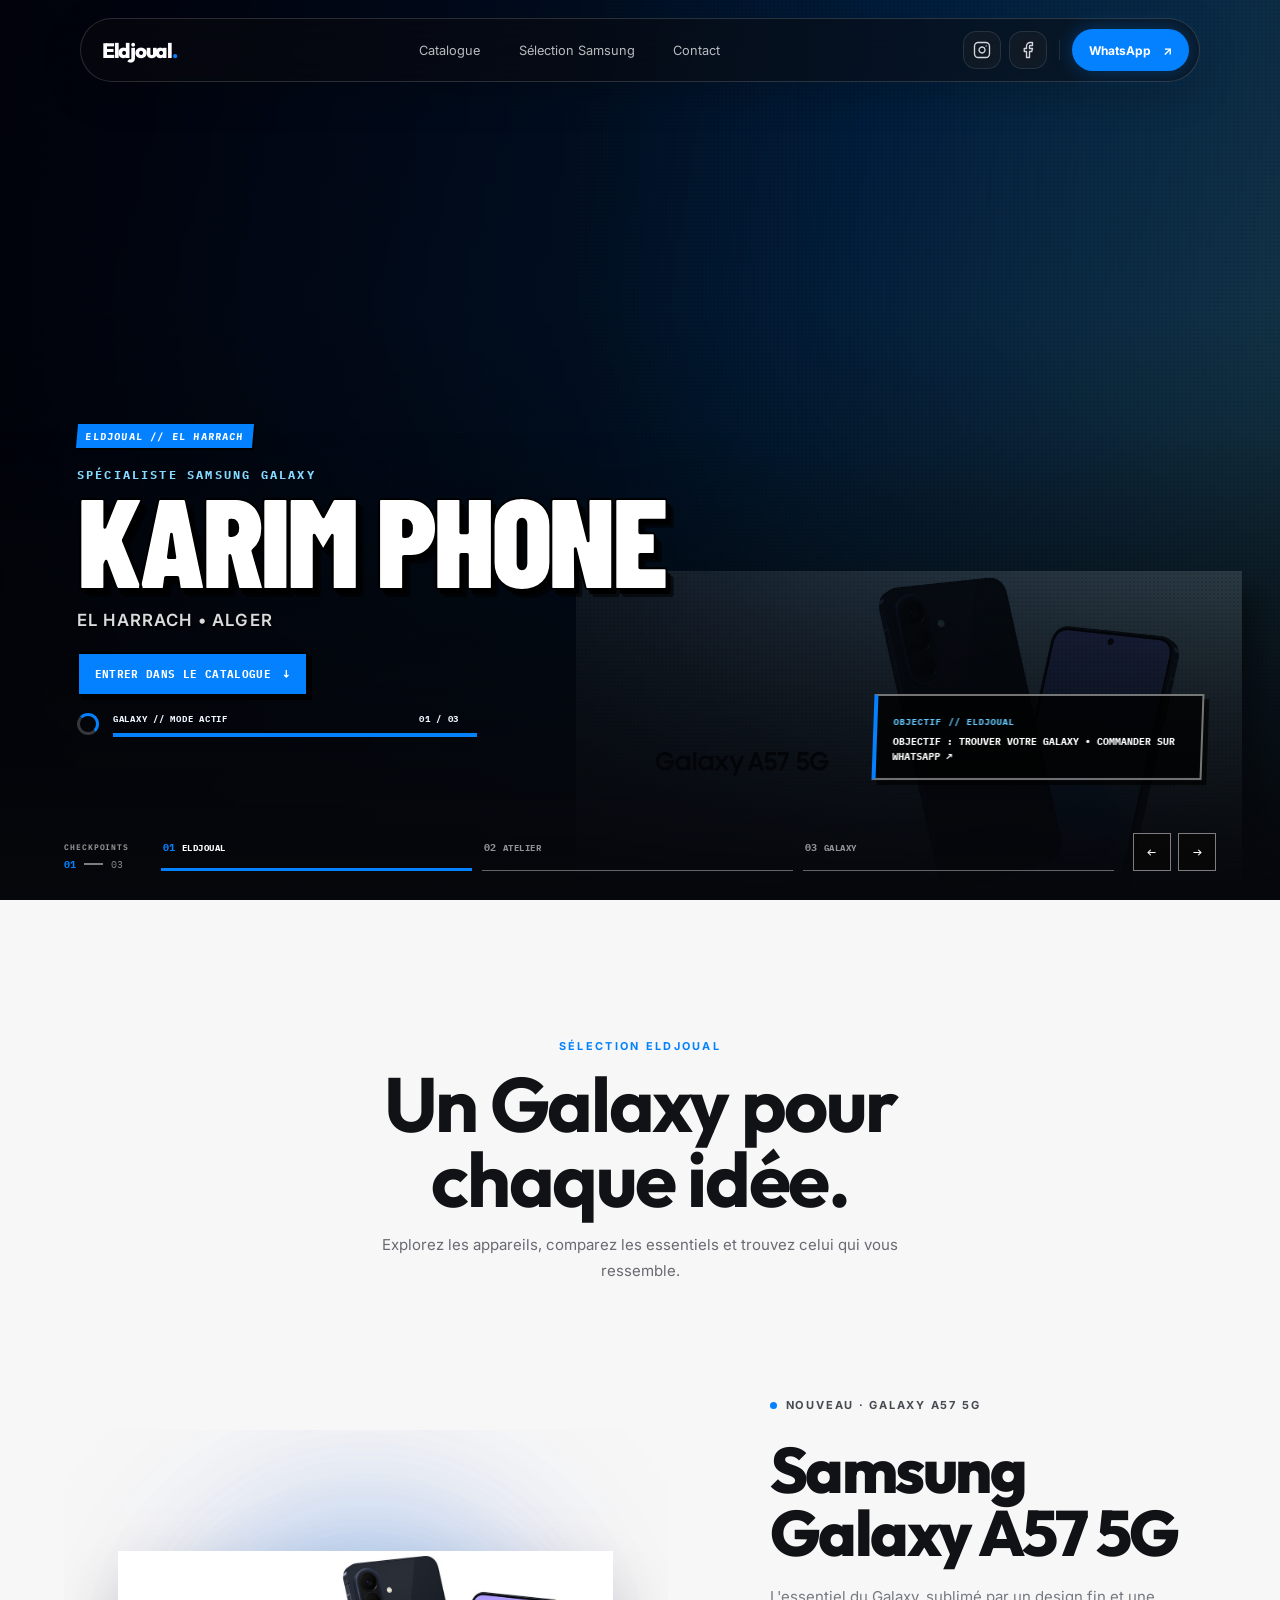
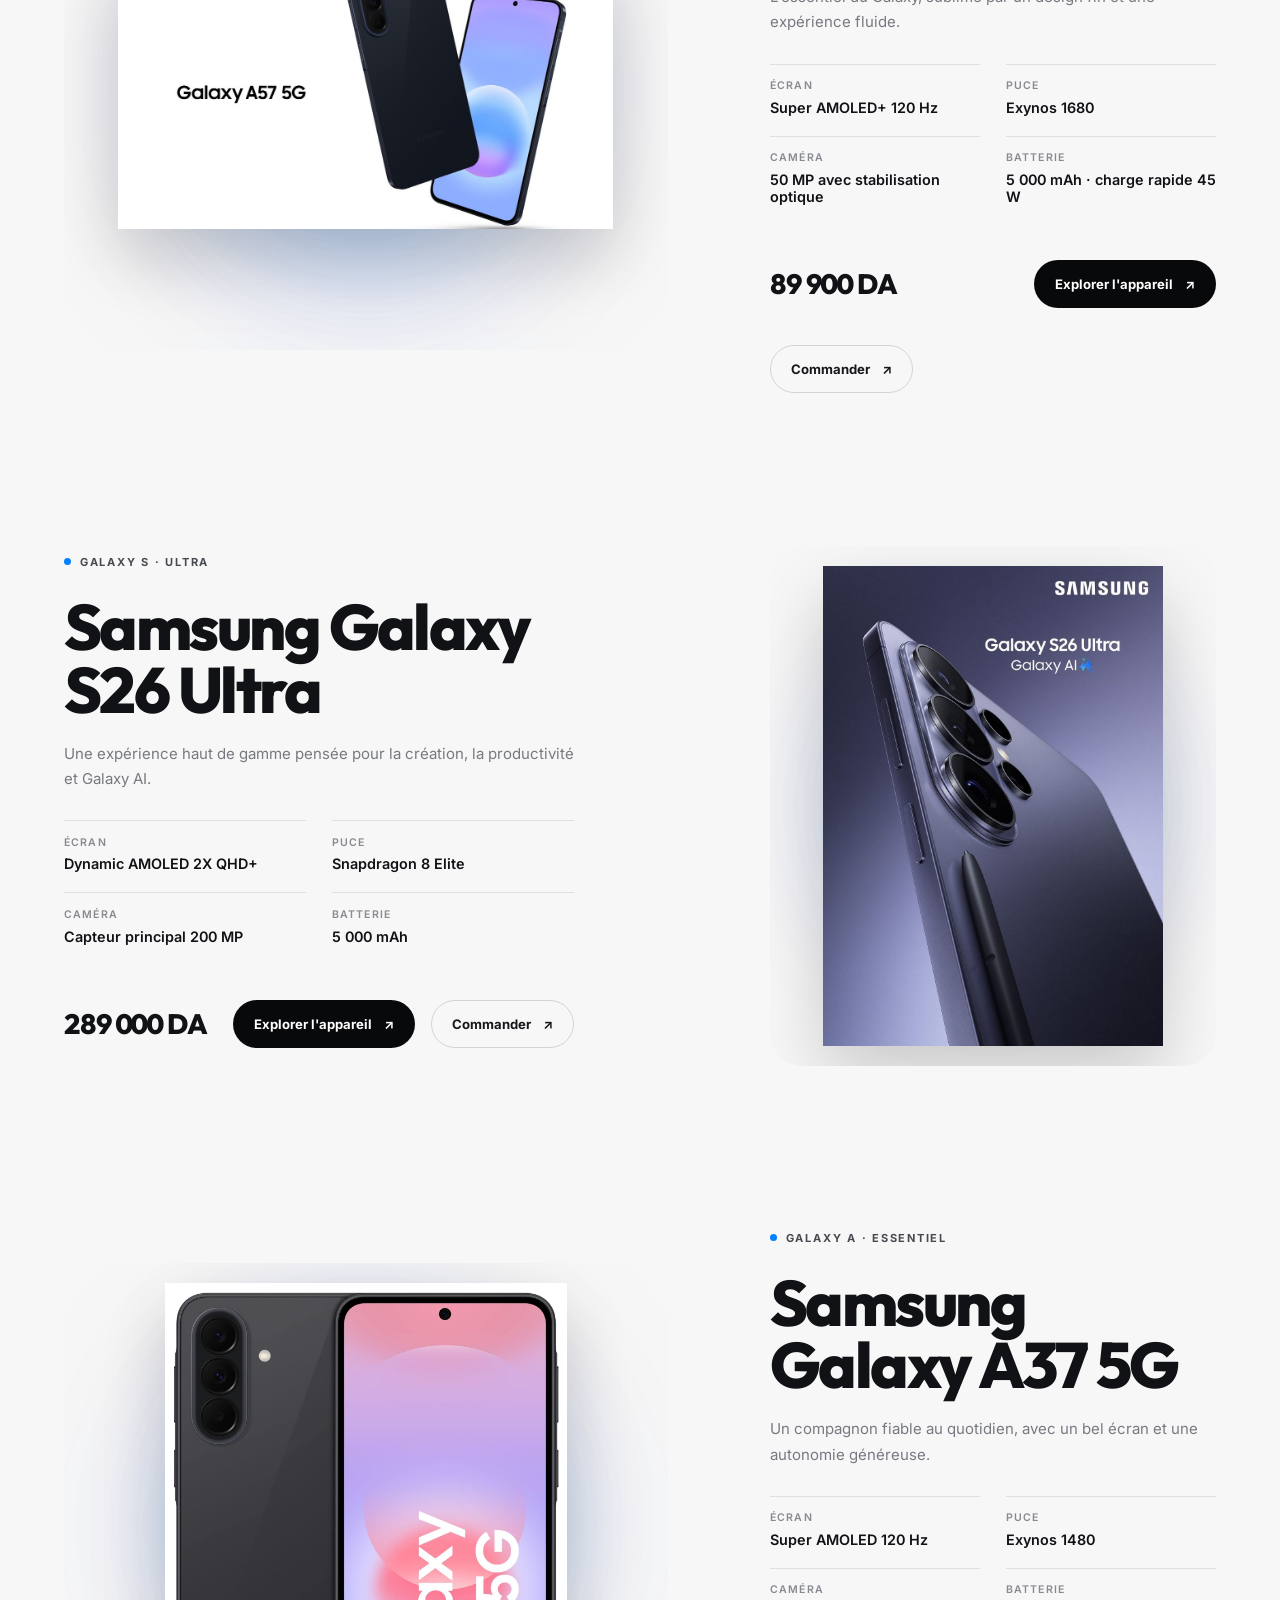
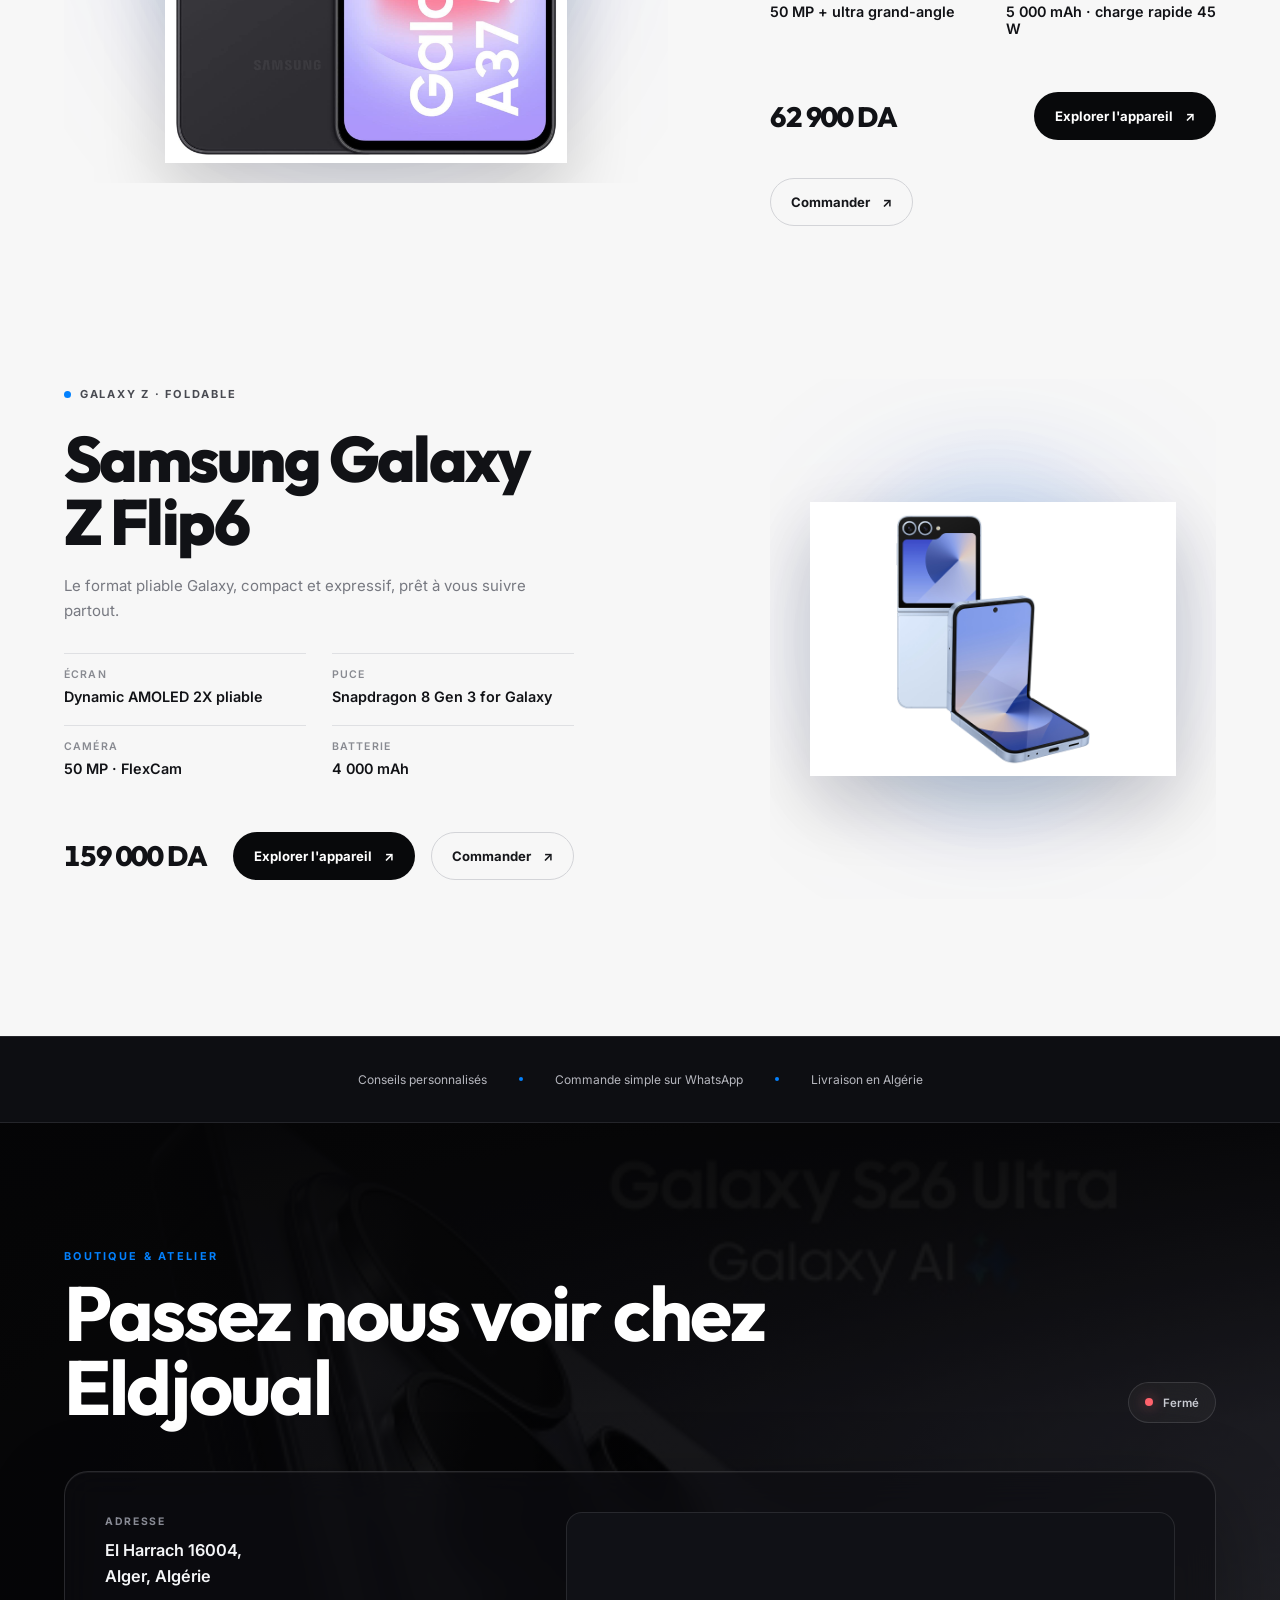
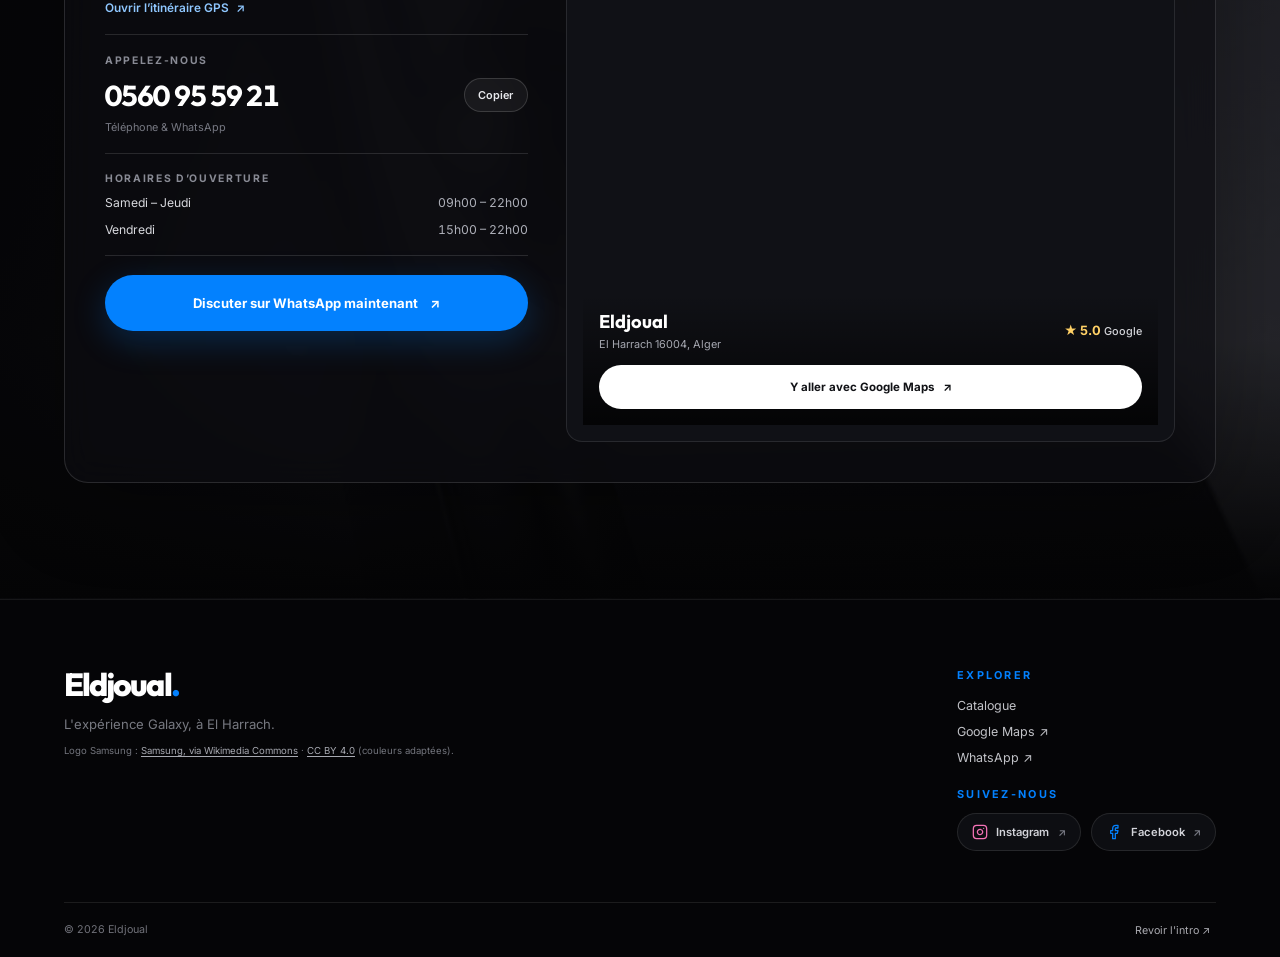
==== index.html @ 1c0187a8 "2nd Deploy" ====
<!DOCTYPE html>
<html lang="fr">
<head>
  <meta charset="UTF-8">
  <meta name="viewport" content="width=device-width, initial-scale=1">
  <meta name="description" content="Découvrez les Samsung Galaxy chez Eldjoual : sélection, conseils et commande WhatsApp à El Harrach, Alger.">
  <meta name="theme-color" content="#000000">
  <title>Eldjoual — L'expérience Galaxy</title>

  <link rel="preconnect" href="https://fonts.googleapis.com">
  <link rel="preconnect" href="https://fonts.gstatic.com" crossorigin>
  <link href="https://fonts.googleapis.com/css2?family=Barlow+Condensed:wght@700;800;900&family=IBM+Plex+Mono:wght@400;500;700&family=Inter:wght@400;500;600;700&family=Outfit:wght@700;800&display=swap" rel="stylesheet">
  <link rel="stylesheet" href="styles.css">
  <script src="https://cdn.tailwindcss.com"></script>
  <script>
    tailwind.config = {
      theme: {
        extend: {
          colors: { galaxy: "#0381FE", galaxyDeep: "#1428A0" },
          fontFamily: { sans: ["Inter", "sans-serif"], display: ["Outfit", "sans-serif"] }
        }
      }
    };
  </script>
</head>

<body>
  <!-- Intro: shown once per session, or replayed from the footer. -->
  <div id="introCurtain" class="intro-curtain" aria-hidden="true">
    <div class="intro-glow"></div>
    <div class="intro-streak"></div>
    <div class="intro-copy">
      <div class="intro-logo-mask">
        <div id="tv-logo-wrap">
          <img
            id="tv-logo"
            class="tv-logo-image"
            src="https://upload.wikimedia.org/wikipedia/commons/0/00/Samsung_Orig_Wordmark_BLACK_RGB.png"
            alt="Samsung">
        </div>
      </div>
      <p id="tv-sub">Eldjoual <span>• El Harrach</span></p>
    </div>
    <span class="intro-caption">Samsung Galaxy • Algérie</span>
    <button id="skipIntro" class="intro-skip" type="button">Passer l'intro</button>
  </div>

  <header class="site-header">
    <nav class="nav-pill" aria-label="Navigation principale">
      <a class="brand-mark" href="#accueil" aria-label="Eldjoual, accueil">Eldjoual<span>.</span></a>
      <div class="nav-links">
        <a href="#catalogue">Catalogue</a>
        <button id="openPromo" type="button">Sélection Samsung</button>
        <a href="#contact">Contact</a>
      </div>
      <div class="nav-actions">
        <div class="nav-socials" aria-label="Réseaux sociaux">
          <!-- Replace these homepage URLs with Eldjoual's profile URLs when available. -->
          <a class="nav-social-link nav-social-instagram" href="https://www.instagram.com/" target="_blank" rel="noopener noreferrer" aria-label="Instagram Eldjoual">
            <svg class="nav-social-icon" viewBox="0 0 24 24" fill="none" stroke="currentColor" stroke-width="1.8" stroke-linecap="round" stroke-linejoin="round" aria-hidden="true">
              <rect width="20" height="20" x="2" y="2" rx="5" ry="5"/>
              <path d="M16 11.37A4 4 0 1 1 12.63 8 4 4 0 0 1 16 11.37z"/>
              <line x1="17.5" x2="17.51" y1="6.5" y2="6.5"/>
            </svg>
            <span class="nav-social-arrow" aria-hidden="true">↗</span>
          </a>
          <a class="nav-social-link nav-social-facebook" href="https://www.facebook.com/" target="_blank" rel="noopener noreferrer" aria-label="Facebook Eldjoual">
            <svg class="nav-social-icon" viewBox="0 0 24 24" fill="none" stroke="currentColor" stroke-width="1.8" stroke-linecap="round" stroke-linejoin="round" aria-hidden="true">
              <path d="M18 2h-3a5 5 0 0 0-5 5v3H7v4h3v8h4v-8h3l1-4h-4V7a1 1 0 0 1 1-1h3z"/>
            </svg>
            <span class="nav-social-arrow" aria-hidden="true">↗</span>
          </a>
        </div>
        <span class="nav-social-divider" aria-hidden="true"></span>
        <a id="navWhatsApp" class="button button-whatsapp nav-cta" href="#" target="_blank" rel="noopener noreferrer">WhatsApp <span aria-hidden="true">↗</span></a>
      </div>
    </nav>
  </header>

  <main>
    <section id="accueil" class="hero-stage comic-stage" aria-label="Sélection Eldjoual Samsung Galaxy">
      <div id="heroSlides" class="hero-slides" aria-live="off"></div>
      <div class="hero-vignette" aria-hidden="true"></div>
      <div class="hero-ink-overlay" aria-hidden="true"></div>
      <div class="hero-transition-swipe" aria-hidden="true"></div>
      <div class="hero-copy">
        <span class="eyebrow hero-eyebrow">ELDJOUAL // EL HARRACH</span>
        <p id="heroKicker" class="hero-kicker"></p>
        <h1 id="heroTitle" class="hero-title"></h1>
        <p id="heroSubtitle" class="hero-subtitle"></p>
        <a href="#catalogue" class="button hero-cta">Entrer dans le catalogue <span aria-hidden="true">↓</span></a>
        <div class="hero-load-status" aria-label="Chargement des nouveautés">
          <span class="hero-loading-wheel" aria-hidden="true"></span>
          <span id="heroLoadLabel">GALAXY ARRIVAGE</span>
          <span id="heroLoadStep">01 / 03</span>
          <span class="hero-loader-track" aria-hidden="true"><i id="heroLoaderFill"></i></span>
        </div>
      </div>
      <aside class="hero-mission-card" aria-live="polite">
        <span class="mission-card-label">OBJECTIF // ELDJOUAL</span>
        <p id="heroMission">OBJECTIF : TROUVER VOTRE GALAXY • COMMANDER SUR WHATSAPP ↗</p>
      </aside>
      <div class="hero-bottom">
        <div class="hero-checkpoints">
          <span class="hero-checkpoint-caption">CHECKPOINTS</span>
          <span class="hero-index"><span id="heroCurrent">01</span> <i></i> 03</span>
        </div>
        <div id="heroProgress" class="hero-progress" role="group" aria-label="Choisir une présentation"></div>
        <div class="hero-controls">
          <button id="heroPrev" type="button" aria-label="Présentation précédente">←</button>
          <button id="heroNext" type="button" aria-label="Présentation suivante">→</button>
        </div>
      </div>
    </section>

    <section id="catalogue" class="catalogue-section">
      <div class="section-heading">
        <p class="eyebrow">Sélection Eldjoual</p>
        <h2>Un Galaxy pour chaque idée.</h2>
        <p>Explorez les appareils, comparez les essentiels et trouvez celui qui vous ressemble.</p>
      </div>
      <div id="phoneShowcase" class="phone-showcase"></div>
    </section>

    <section class="service-band" aria-label="Services Eldjoual">
      <span>Conseils personnalisés</span><i></i>
      <span>Commande simple sur WhatsApp</span><i></i>
      <span>Livraison en Algérie</span>
    </section>

    <section id="contact" class="contact-section" aria-labelledby="contactTitle">
      <div class="contact-heading">
        <div>
          <p class="eyebrow">Boutique &amp; Atelier</p>
          <h2 id="contactTitle">Passez nous voir chez Eldjoual</h2>
        </div>
        <span id="storeStatus" class="store-status" role="status" aria-live="polite">
          <i aria-hidden="true"></i><span>Vérification des horaires…</span>
        </span>
      </div>

      <div class="contact-panel">
        <div class="contact-layout">
          <div class="contact-info">
            <article class="contact-card">
              <p class="contact-card-label">Adresse</p>
              <address>El Harrach 16004,<br>Alger, Algérie</address>
              <a id="storeDirections" class="contact-text-link" href="https://maps.app.goo.gl/LeVA8VaW7fEKT5jg8" target="_blank" rel="noopener noreferrer">
                Ouvrir l’itinéraire GPS <span aria-hidden="true">↗</span>
              </a>
            </article>

            <article class="contact-card">
              <p class="contact-card-label">Appelez-nous</p>
              <div class="contact-phone-row">
                <a class="contact-phone" href="tel:+213560955921">0560 95 59 21</a>
                <button id="copyPhone" class="copy-phone" type="button" aria-live="polite">Copier</button>
              </div>
              <p class="contact-card-note">Téléphone &amp; WhatsApp</p>
            </article>

            <article class="contact-card">
              <p class="contact-card-label">Horaires d’ouverture</p>
              <dl class="opening-hours">
                <div><dt>Samedi – Jeudi</dt><dd>09h00 – 22h00</dd></div>
                <div><dt>Vendredi</dt><dd>15h00 – 22h00</dd></div>
              </dl>
            </article>

            <a id="contactWhatsapp" class="button contact-whatsapp" href="#" target="_blank" rel="noopener noreferrer">
              Discuter sur WhatsApp maintenant <span aria-hidden="true">↗</span>
            </a>
          </div>

          <div class="contact-map">
            <iframe
              class="contact-map-frame"
              title="Emplacement d’Eldjoual à El Harrach"
              src="https://www.google.com/maps?q=Eldjoual+El+Harrach+16004&output=embed"
              loading="lazy"
              referrerpolicy="no-referrer-when-downgrade"
              allowfullscreen>
            </iframe>
            <div class="map-overlay">
              <div class="map-overlay-heading">
                <div>
                  <p class="map-store-name">Eldjoual</p>
                  <p class="map-store-address">El Harrach 16004, Alger</p>
                </div>
                <span class="google-rating" aria-label="Note Google : 5.0 sur 5">★ 5.0 <span>Google</span></span>
              </div>
              <a id="mapDirections" class="map-directions" href="https://maps.app.goo.gl/LeVA8VaW7fEKT5jg8" target="_blank" rel="noopener noreferrer">
                Y aller avec Google Maps <span aria-hidden="true">↗</span>
              </a>
            </div>
          </div>
        </div>
      </div>
    </section>
  </main>

  <!-- Studio modal for product angles and specifications. -->
  <div id="detailModal" class="modal-layer" role="dialog" aria-modal="true" aria-labelledby="detailTitle" aria-hidden="true">
    <div class="studio-panel">
      <button id="closeDetail" class="modal-close" type="button" aria-label="Fermer les détails">×</button>
      <div class="studio-gallery">
        <div id="studioViewer" class="studio-viewer">
          <div class="studio-glow"></div>
          <button id="anglePrev" class="viewer-arrow viewer-prev" type="button" aria-label="Angle précédent">←</button>
          <img id="detailImage" class="studio-image" src="" alt="">
          <button id="angleNext" class="viewer-arrow viewer-next" type="button" aria-label="Angle suivant">→</button>
          <span id="angleLabel" class="angle-label"></span>
        </div>
        <div id="angleTabs" class="angle-tabs" aria-label="Angles du produit"></div>
        <p class="gallery-hint">Survolez l'image pour l'agrandir · utilisez ← → pour changer d'angle</p>
      </div>
      <div class="studio-details">
        <p id="detailBadge" class="model-badge"></p>
        <h2 id="detailTitle" class="studio-title"></h2>
        <p id="detailCondition" class="condition-label"></p>
        <dl id="detailSpecs" class="spec-table"></dl>
        <div class="studio-order">
          <p id="detailPrice" class="price"></p>
          <a id="detailWhatsApp" class="button button-whatsapp" href="#" target="_blank" rel="noopener">Commander sur WhatsApp <span aria-hidden="true">↗</span></a>
        </div>
      </div>
    </div>
  </div>

  <!-- Samsung spotlight, opened from navigation or after the intro. -->
  <div id="promoModal" class="modal-layer promo-layer" role="dialog" aria-modal="true" aria-labelledby="promoTitle" aria-hidden="true">
    <div class="promo-panel">
      <button id="closePromo" class="modal-close" type="button" aria-label="Fermer la sélection">×</button>
      <p class="eyebrow">À la une chez Eldjoual</p>
      <h2 id="promoTitle" class="promo-title">La sélection Galaxy.</h2>
      <div id="promoPhones" class="promo-grid"></div>
    </div>
  </div>

  <footer class="site-footer">
    <div class="footer-top">
      <div>
        <a class="brand-mark footer-brand" href="#accueil">Eldjoual<span>.</span></a>
        <p class="footer-tagline">L'expérience Galaxy, à El Harrach.</p>
        <p class="logo-attribution">
          Logo Samsung : <a href="https://commons.wikimedia.org/wiki/File:Samsung_Orig_Wordmark_BLACK_RGB.png" target="_blank" rel="noopener noreferrer">Samsung, via Wikimedia Commons</a> ·
          <a href="https://creativecommons.org/licenses/by/4.0/" target="_blank" rel="noopener noreferrer">CC BY 4.0</a> (couleurs adaptées).
        </p>
      </div>
      <div class="footer-contact">
        <p class="eyebrow">Explorer</p>
        <a href="#catalogue">Catalogue</a>
        <a id="footerMaps" href="https://maps.app.goo.gl/LeVA8VaW7fEKT5jg8" target="_blank" rel="noopener noreferrer">Google Maps ↗</a>
        <a href="#" id="footerWhatsapp" target="_blank" rel="noopener noreferrer">WhatsApp ↗</a>
        <p class="eyebrow footer-social-heading">Suivez-nous</p>
        <div class="footer-socials" aria-label="Réseaux sociaux Eldjoual">
          <a class="footer-social-link footer-social-instagram" href="https://www.instagram.com/" target="_blank" rel="noopener noreferrer" aria-label="Instagram Eldjoual">
            <svg class="footer-social-icon" viewBox="0 0 24 24" fill="none" stroke="currentColor" stroke-width="1.9" stroke-linecap="round" stroke-linejoin="round" aria-hidden="true">
              <rect width="20" height="20" x="2" y="2" rx="5" ry="5"/>
              <path d="M16 11.37A4 4 0 1 1 12.63 8 4 4 0 0 1 16 11.37z"/>
              <line x1="17.5" x2="17.51" y1="6.5" y2="6.5"/>
            </svg>
            <span>Instagram</span>
            <span class="footer-social-arrow" aria-hidden="true">↗</span>
          </a>
          <a class="footer-social-link footer-social-facebook" href="https://www.facebook.com/" target="_blank" rel="noopener noreferrer" aria-label="Facebook Eldjoual">
            <svg class="footer-social-icon" viewBox="0 0 24 24" fill="none" stroke="currentColor" stroke-width="1.9" stroke-linecap="round" stroke-linejoin="round" aria-hidden="true">
              <path d="M18 2h-3a5 5 0 0 0-5 5v3H7v4h3v8h4v-8h3l1-4h-4V7a1 1 0 0 1 1-1h3z"/>
            </svg>
            <span>Facebook</span>
            <span class="footer-social-arrow" aria-hidden="true">↗</span>
          </a>
        </div>
      </div>
    </div>
    <div class="footer-bottom">
      <span>© 2026 Eldjoual</span>
      <button id="replayIntro" type="button">Revoir l'intro <span aria-hidden="true">↗</span></button>
    </div>
  </footer>

  <script src="https://cdn.jsdelivr.net/npm/gsap@3.12.5/dist/gsap.min.js"></script>
  <script src="https://cdn.jsdelivr.net/npm/gsap@3.12.5/dist/ScrollTrigger.min.js"></script>
  <script src="https://cdn.jsdelivr.net/npm/lenis@1.1.20/dist/lenis.min.js"></script>
  <script src="script.js"></script>
</body>
</html>
---- styles.css ----
:root {
  color-scheme: dark;
  --black: #000;
  --carbon: #0d0e12;
  --surface: #f7f7f7;
  --white: #fff;
  --blue: #0381fe;
  --blue-deep: #1428a0;
  --muted: #9a9ba3;
  --hairline: rgb(255 255 255 / 9%);
  --ease-out: cubic-bezier(.16, 1, .3, 1);
}

* { box-sizing: border-box; }
html { background: var(--black); scroll-behavior: auto; }
body {
  margin: 0;
  background: var(--black);
  color: var(--white);
  font-family: "Inter", sans-serif;
  font-size: 15px;
  -webkit-font-smoothing: antialiased;
}
body.modal-open { overflow: hidden; }
button, a { color: inherit; font: inherit; }
button { cursor: pointer; }
a { text-decoration: none; }
img { display: block; max-width: 100%; }
.font-display, h1, h2, h3 { font-family: "Outfit", sans-serif; letter-spacing: -.03em; }
.tabular-nums, .price { font-variant-numeric: tabular-nums; }

/* Intro curtain */
.intro-curtain {
  position: fixed;
  inset: 0;
  z-index: 100;
  display: grid;
  place-items: center;
  overflow: hidden;
  background: #000;
  color: #fff;
  opacity: 1;
  visibility: visible;
  transform: translateY(0);
}
.intro-curtain.is-hidden { display: none; }
.intro-glow {
  position: absolute;
  width: min(80vw, 520px);
  height: min(38vw, 220px);
  border-radius: 50%;
  background: rgb(3 129 254 / 35%);
  filter: blur(95px);
  opacity: 0;
  transform: scale(.4);
}
.intro-streak {
  position: absolute;
  top: 50%;
  right: 0;
  left: 0;
  width: min(100%, 40rem);
  margin: auto;
  height: 2px;
  background: linear-gradient(90deg, transparent, var(--blue) 34%, #fff 50%, var(--blue) 66%, transparent);
  box-shadow: 0 0 25px var(--blue), 0 0 50px var(--blue);
  opacity: 0;
  transform: scaleX(0);
}
.intro-copy {
  position: relative;
  z-index: 1;
  text-align: center;
}
.intro-logo-mask { overflow: hidden; padding: .12em 0; }
#tv-logo-wrap {
  opacity: 0;
  transform: scaleY(.05) scaleX(1.12);
  transform-origin: center;
  filter: brightness(2.5) blur(4px);
}
.tv-logo-image {
  display: block;
  width: clamp(15rem, 42vw, 20rem);
  height: auto;
  filter: brightness(0) invert(1) drop-shadow(0 0 28px rgb(3 129 254 / 55%));
}
.intro-copy p {
  margin: .8rem 0 0;
  color: var(--blue);
  font-size: clamp(.65rem, 2vw, .82rem);
  font-weight: 600;
  letter-spacing: .3em;
  opacity: 0;
  text-transform: uppercase;
  transform: translateY(8px);
}
.intro-copy p span { color: #d6eaff; }
.intro-caption, .intro-skip { position: absolute; bottom: 2rem; color: #73747c; font-size: .68rem; letter-spacing: .19em; text-transform: uppercase; }
.intro-skip { right: 1.5rem; border: 0; background: transparent; letter-spacing: .04em; text-transform: none; }
.intro-curtain.use-css.is-playing .intro-glow { animation: tvGlowOn 1.8s .25s var(--ease-out) both; }
.intro-curtain.use-css.is-playing .intro-streak { animation: tvBeamOn 1.1s var(--ease-out) both; }
.intro-curtain.use-css.is-playing #tv-logo-wrap { animation: tvLogoOn .85s .22s var(--ease-out) both; }
.intro-curtain.use-css.is-playing #tv-sub { animation: tvSubReveal .65s .8s ease both; }
.intro-curtain.is-wiping { animation: tvPowerOff .85s var(--ease-out) forwards; pointer-events: none; }
@keyframes tvBeamOn {
  0% { transform: scaleX(0); opacity: 0; }
  25% { transform: scaleX(1); opacity: 1; }
  65% { transform: scaleX(1.15); opacity: .9; }
  100% { transform: scaleX(1.3); opacity: 0; }
}
@keyframes tvLogoOn {
  0% { opacity: 0; transform: scaleY(.05) scaleX(1.12); filter: brightness(2.5) blur(4px); }
  45% { opacity: 1; transform: scaleY(1.02) scaleX(.99); filter: brightness(1.3) blur(0); }
  100% { opacity: 1; transform: scaleY(1) scaleX(1); filter: brightness(1) blur(0); }
}
@keyframes tvGlowOn {
  0% { opacity: 0; transform: scale(.4); }
  50% { opacity: 1; transform: scale(1.05); }
  100% { opacity: .75; transform: scale(1); }
}
@keyframes tvSubReveal {
  0% { opacity: 0; transform: translateY(6px); }
  100% { opacity: 1; transform: translateY(0); }
}
@keyframes tvPowerOff {
  to { opacity: 0; transform: scale(1.04); visibility: hidden; }
}

/* Floating One UI-inspired navigation */
.site-header { position: absolute; inset: 1.15rem 0 auto; z-index: 30; padding: 0 1rem; }
.nav-pill {
  display: flex;
  align-items: center;
  justify-content: space-between;
  width: min(1120px, 100%);
  min-height: 64px;
  margin: auto;
  padding: .55rem .65rem .55rem 1.3rem;
  border: 1px solid rgb(255 255 255 / 15%);
  border-radius: 999px;
  background: rgb(10 11 15 / 52%);
  box-shadow: 0 12px 40px rgb(0 0 0 / 20%);
  backdrop-filter: blur(24px);
  -webkit-backdrop-filter: blur(24px);
}
.brand-mark { flex: 0 0 auto; font-family: "Outfit", sans-serif; font-size: 1.3rem; font-weight: 800; letter-spacing: -.06em; }
.brand-mark span { color: var(--blue); }
.nav-links { display: flex; align-items: center; gap: clamp(1rem, 3vw, 2.5rem); color: rgb(255 255 255 / 72%); font-size: .8rem; }
.nav-links a, .nav-links button { transition: color .25s ease; }
.nav-links a:hover, .nav-links button:hover { color: white; }
.nav-links button { padding: .5rem 0; border: 0; background: transparent; }
.nav-actions, .nav-socials { display: flex; align-items: center; }
.nav-actions { gap: .65rem; }
.nav-socials { gap: .5rem; }
.nav-social-link {
  position: relative;
  display: grid;
  width: 38px;
  height: 38px;
  place-items: center;
  overflow: visible;
  border: 1px solid rgb(255 255 255 / 10%);
  border-radius: 13px;
  background: rgb(255 255 255 / 4%);
  color: #d4d5dc;
  isolation: isolate;
  backdrop-filter: blur(12px);
  -webkit-backdrop-filter: blur(12px);
  transition: transform .3s var(--ease-out), background .25s, border-color .25s, color .25s, box-shadow .25s;
}
.nav-social-link::before {
  position: absolute;
  z-index: 0;
  inset: -4px;
  border-radius: inherit;
  content: "";
  opacity: 0;
  filter: blur(13px);
  transition: opacity .3s;
}
.nav-social-instagram::before { background: radial-gradient(circle, rgb(236 72 153 / 42%), transparent 72%); }
.nav-social-facebook::before { background: radial-gradient(circle, rgb(3 129 254 / 45%), transparent 72%); }
.nav-social-link:hover { z-index: 1; transform: translateY(-2px); background: rgb(255 255 255 / 9%); color: white; }
.nav-social-instagram:hover { border-color: rgb(236 72 153 / 45%); box-shadow: 0 0 20px rgb(236 72 153 / 18%); }
.nav-social-facebook:hover { border-color: rgb(3 129 254 / 55%); box-shadow: 0 0 20px rgb(3 129 254 / 22%); }
.nav-social-link:hover::before { opacity: 1; }
.nav-social-icon { position: relative; z-index: 1; width: 18px; height: 18px; }
.nav-social-arrow { position: absolute; right: -3px; bottom: -5px; z-index: 2; color: white; font-size: .6rem; opacity: 0; transform: translate(-2px, 2px); transition: opacity .2s, transform .2s; }
.nav-social-link:hover .nav-social-arrow { opacity: 1; transform: translate(0, 0); }
.nav-social-divider { width: 1px; height: 20px; margin: 0 .1rem; background: rgb(255 255 255 / 10%); }
.button {
  display: inline-flex;
  align-items: center;
  justify-content: center;
  gap: .75rem;
  min-height: 48px;
  padding: .8rem 1.25rem;
  border: 1px solid transparent;
  border-radius: 999px;
  font-size: .82rem;
  font-weight: 700;
  transition: transform .3s var(--ease-out), background .25s ease, border-color .25s ease;
}
.button:hover { transform: translateY(-2px); }
.button-whatsapp { background: #15d976; color: #06140c; }
.button-whatsapp:hover { background: #41f394; }
.nav-cta { min-height: 42px; padding: .65rem 1rem; font-size: .75rem; }
.nav-cta.button-whatsapp { background: var(--blue); color: white; box-shadow: 0 0 20px rgb(3 129 254 / 30%); }
.nav-cta.button-whatsapp:hover { background: #026de0; }

/* Original comic-panel hero slider */
.hero-stage {
  position: relative;
  isolation: isolate;
  min-height: 680px;
  height: 100svh;
  overflow: hidden;
  background: #05070c;
  touch-action: pan-y;
  --hero-parallax-x: 0px;
  --hero-parallax-y: 0px;
}
.hero-slides, .hero-vignette, .hero-ink-overlay, .hero-transition-swipe { position: absolute; inset: 0; }
.hero-slide {
  position: absolute;
  inset: 0;
  overflow: hidden;
  opacity: 0;
  transition: opacity .85s ease;
}
.hero-slide.is-active { z-index: 1; opacity: 1; }
.hero-image-layer {
  position: absolute;
  inset: -2%;
  background-position: center;
  background-size: cover;
  filter: saturate(1.2) contrast(1.08);
  transform: scale(1.025);
}
.hero-slide.is-active .hero-image-layer { animation: comicPanZoom 15s linear infinite; }
.hero-image-layer::after {
  position: absolute;
  inset: 0;
  background: linear-gradient(90deg, rgb(5 7 12 / 91%) 0%, rgb(5 7 12 / 73%) 46%, rgb(5 7 12 / 18%) 100%),
    linear-gradient(0deg, rgb(5 7 12 / 78%), transparent 65%);
  content: "";
}
.hero-art-tone { position: absolute; inset: 0; mix-blend-mode: color; pointer-events: none; }
.hero-scene-store .hero-art-tone { background: linear-gradient(120deg, #1428a0, #0381fe 52%, #68ddff); opacity: .48; }
.hero-scene-repair .hero-art-tone { background: linear-gradient(120deg, #05070c, #1428a0 48%, #00c8ff); opacity: .44; }
.hero-scene-arrival .hero-art-tone { background: linear-gradient(120deg, #10194b, #0381fe 52%, #b7eeff); opacity: .42; }
.hero-character {
  position: absolute;
  z-index: 1;
  right: max(3vw, calc((100vw - 1320px) / 2));
  bottom: -5%;
  display: grid;
  width: min(52vw, 700px);
  height: 87%;
  place-items: end center;
  opacity: .88;
  transform: translate3d(var(--hero-parallax-x), var(--hero-parallax-y), 0);
  transition: transform .6s var(--ease-out);
  mix-blend-mode: multiply;
  pointer-events: none;
}
.hero-character img {
  width: 100%;
  height: 100%;
  object-fit: contain;
  object-position: center bottom;
  filter: drop-shadow(16px 18px 12px rgb(0 0 0 / 45%)) saturate(1.12);
  animation: characterDrift 15s ease-in-out infinite alternate;
}
.hero-scene-repair .hero-character { width: min(45vw, 620px); right: 7vw; }
.hero-scene-arrival .hero-character { width: min(50vw, 680px); right: 4vw; }
.hero-vignette {
  z-index: 2;
  background: linear-gradient(0deg, #05070c 0%, rgb(5 7 12 / 68%) 14%, transparent 52%),
    linear-gradient(90deg, transparent 62%, rgb(0 0 0 / 30%));
  pointer-events: none;
}
.hero-ink-overlay {
  z-index: 3;
  background-image: radial-gradient(rgb(0 0 0 / 64%) .7px, transparent .9px),
    repeating-linear-gradient(165deg, transparent 0 17px, rgb(3 129 254 / 8%) 18px 19px);
  background-size: 4px 4px, auto;
  opacity: .22;
  mix-blend-mode: overlay;
  pointer-events: none;
}
.hero-transition-swipe {
  z-index: 4;
  background: linear-gradient(110deg, transparent 18%, rgb(3 129 254 / 16%) 36%, rgb(255 255 255 / 28%) 50%, transparent 67%);
  opacity: 0;
  transform: translateX(-120%);
  pointer-events: none;
}
.hero-stage.is-transitioning .hero-transition-swipe { animation: comicScreenSwipe .82s var(--ease-out) both; }
.hero-copy {
  position: absolute;
  bottom: 10.2rem;
  left: max(6vw, calc((100vw - 1200px) / 2));
  z-index: 5;
  width: min(900px, 74vw);
}
.eyebrow { color: var(--blue); font-size: .68rem; font-weight: 700; letter-spacing: .21em; text-transform: uppercase; }
.hero-eyebrow {
  display: inline-block;
  padding: .35rem .55rem;
  background: #0381fe;
  color: #fff;
  box-shadow: 2px 2px 0 #000;
  font-family: "IBM Plex Mono", monospace;
  font-size: .62rem;
  letter-spacing: .12em;
  transform: skew(-5deg);
}
.hero-kicker {
  margin: 1.2rem 0 .45rem;
  color: #84d9ff;
  font-family: "IBM Plex Mono", monospace;
  font-size: .76rem;
  font-weight: 700;
  letter-spacing: .18em;
  text-transform: uppercase;
}
.hero-title {
  max-width: 900px;
  margin: 0;
  color: #fff;
  font-family: "Barlow Condensed", "Outfit", sans-serif;
  font-size: clamp(4.5rem, 10vw, 9.5rem);
  font-weight: 900;
  letter-spacing: -.035em;
  line-height: .78;
  text-shadow: 4px 5px 0 #000, 7px 8px 0 rgb(0 0 0 / 58%);
  text-transform: uppercase;
  -webkit-text-stroke: 2px #000;
}
.hero-subtitle {
  max-width: 460px;
  margin: 1.1rem 0 1.2rem;
  color: rgb(255 255 255 / 86%);
  font-size: clamp(.85rem, 1.35vw, 1.05rem);
  font-weight: 600;
  letter-spacing: .07em;
  line-height: 1.55;
  text-shadow: 1px 2px 2px #000;
}
.hero-cta {
  min-height: 44px;
  padding: .65rem 1rem;
  border: 2px solid #000;
  border-radius: 0;
  background: #0381fe;
  box-shadow: 4px 4px 0 #000;
  color: #fff;
  font-family: "IBM Plex Mono", monospace;
  font-size: .7rem;
  letter-spacing: .03em;
  text-transform: uppercase;
}
.hero-cta:hover { background: #2494ff; }
.hero-load-status {
  display: grid;
  grid-template-columns: 25px auto 58px;
  align-items: center;
  gap: .5rem .7rem;
  width: min(400px, 100%);
  margin-top: 1rem;
  color: #edf6ff;
  font-family: "IBM Plex Mono", monospace;
  font-size: .58rem;
  font-weight: 700;
  letter-spacing: .08em;
}
.hero-loading-wheel {
  grid-row: span 2;
  width: 22px;
  height: 22px;
  border: 3px solid rgb(255 255 255 / 20%);
  border-top-color: #0381fe;
  border-right-color: #0381fe;
  border-radius: 50%;
  animation: heroWheelSpin .85s linear infinite;
}
.hero-loader-track {
  grid-column: 2 / 4;
  height: 4px;
  overflow: hidden;
  background: #111827;
}
.hero-loader-track i { display: block; width: 0; height: 100%; background: #0381fe; }
.hero-loader-track i.is-running { animation: heroLoadProgress 5.5s linear forwards; }
.hero-mission-card {
  position: absolute;
  right: max(6vw, calc((100vw - 1200px) / 2));
  bottom: 7.5rem;
  z-index: 5;
  width: min(330px, 28vw);
  padding: .85rem 1rem;
  border: 2px solid rgb(255 255 255 / 45%);
  border-left: 4px solid #0381fe;
  background: rgb(0 0 0 / 82%);
  box-shadow: 5px 5px 0 rgb(0 0 0 / 72%);
  transform: skew(-2deg);
}
.mission-card-label { color: #65c9ff; font-family: "IBM Plex Mono", monospace; font-size: .55rem; font-weight: 700; letter-spacing: .12em; }
.hero-mission-card p { margin: .35rem 0 0; color: white; font-family: "IBM Plex Mono", monospace; font-size: .65rem; font-weight: 700; line-height: 1.45; }
.hero-bottom {
  position: absolute;
  right: max(5vw, calc((100vw - 1200px) / 2));
  bottom: 1.8rem;
  left: max(5vw, calc((100vw - 1200px) / 2));
  z-index: 6;
  display: flex;
  align-items: flex-end;
  gap: 1.2rem;
}
.hero-checkpoints { display: grid; min-width: 78px; gap: .35rem; }
.hero-checkpoint-caption { color: rgb(255 255 255 / 55%); font-family: "IBM Plex Mono", monospace; font-size: .48rem; font-weight: 700; letter-spacing: .12em; }
.hero-index { display: flex; align-items: center; gap: .5rem; color: rgb(255 255 255 / 50%); font-family: "IBM Plex Mono", monospace; font-size: .65rem; }
.hero-index span { color: #0381fe; font-weight: 700; font-variant-numeric: tabular-nums; }
.hero-index i { width: 19px; height: 2px; background: rgb(255 255 255 / 48%); }
.hero-progress { display: flex; flex: 1; gap: .65rem; }
.progress-track {
  position: relative;
  display: grid;
  flex: 1;
  grid-template-columns: auto 1fr;
  align-items: center;
  gap: .45rem;
  min-width: 0;
  height: 38px;
  padding: 0 .1rem .5rem;
  overflow: hidden;
  border: 0;
  border-bottom: 1px solid rgb(255 255 255 / 38%);
  background: transparent;
  color: rgb(255 255 255 / 56%);
  font-family: "IBM Plex Mono", monospace;
  text-align: left;
}
.progress-track.is-active { border-bottom-color: #0381fe; color: white; }
.progress-number { color: rgb(255 255 255 / 56%); font-size: .6rem; font-weight: 700; }
.progress-track.is-active .progress-number { color: #0381fe; }
.progress-name { overflow: hidden; font-size: .56rem; font-weight: 700; letter-spacing: .05em; text-overflow: ellipsis; white-space: nowrap; }
.progress-fill { position: absolute; inset: auto auto -1px 0; width: 0; height: 3px; background: #0381fe; }
.progress-track.is-active .progress-fill { animation: heroLoadProgress 5.5s linear forwards; }
.hero-controls { display: flex; gap: .45rem; }
.hero-controls button {
  width: 38px;
  height: 38px;
  border: 1px solid rgb(255 255 255 / 48%);
  border-radius: 0;
  background: rgb(10 8 6 / 62%);
  color: white;
  font-family: "IBM Plex Mono", monospace;
  transition: background .2s, color .2s, transform .2s;
}
.hero-controls button:hover { background: #0381fe; color: #fff; transform: translateY(-2px); }
@keyframes comicPanZoom {
  from { transform: scale(1.025) translate3d(0, 0, 0); }
  to { transform: scale(1.14) translate3d(-1.5%, -1%, 0); }
}
@keyframes characterDrift {
  from { transform: translate3d(0, 0, 0) scale(1); }
  to { transform: translate3d(-8px, -10px, 0) scale(1.035); }
}
@keyframes comicScreenSwipe {
  0% { opacity: 0; transform: translateX(-120%); }
  35% { opacity: .8; }
  100% { opacity: 0; transform: translateX(120%); }
}
@keyframes heroWheelSpin { to { transform: rotate(360deg); } }
@keyframes heroLoadProgress { to { width: 100%; } }

/* Editorial phone sections */
.catalogue-section { padding: 8rem max(5vw, calc((100vw - 1200px) / 2)) 7rem; background: var(--surface); color: #111216; }
.section-heading { max-width: 750px; margin: 0 auto 5.5rem; text-align: center; }
.section-heading h2 { margin: .8rem 0; font-size: clamp(2.6rem, 6vw, 5rem); line-height: .98; }
.section-heading > p:last-child { max-width: 540px; margin: 1rem auto 0; color: #696a72; line-height: 1.7; }
.phone-showcase { display: grid; gap: 7rem; }
.phone-section { display: grid; grid-template-columns: minmax(0, 1.15fr) minmax(320px, .85fr); align-items: center; gap: clamp(2.5rem, 8vw, 8rem); min-height: 570px; }
.phone-section.is-reversed .phone-stage { order: 2; }
.phone-section.is-reversed .phone-copy { order: 1; }
.phone-stage {
  position: relative;
  display: grid;
  min-height: 520px;
  place-items: center;
  overflow: hidden;
  border-radius: 2rem;
  background: radial-gradient(ellipse at 50% 50%, rgb(3 129 254 / 13%), transparent 60%);
  transform-style: preserve-3d;
  will-change: transform;
}
.phone-stage::before { position: absolute; width: 68%; aspect-ratio: 1; border-radius: 50%; background: rgb(20 40 160 / 12%); filter: blur(85px); content: ""; }
.phone-ambient { position: absolute; z-index: 0; width: 54%; aspect-ratio: 1; border-radius: 50%; background: rgb(3 129 254 / 18%); filter: blur(80px); }
.phone-product-image { position: relative; z-index: 1; width: min(82%, 500px); height: 480px; object-fit: contain; filter: drop-shadow(0 30px 35px rgb(0 0 0 / 18%)); transition: transform .7s var(--ease-out); }
.phone-stage:hover .phone-product-image { transform: scale(1.045); }
.phone-image-trigger { position: absolute; inset: 0; z-index: 2; border: 0; background: transparent; }
.phone-copy { max-width: 510px; padding: 1rem 0; }
.model-badge { display: inline-flex; align-items: center; gap: .55rem; color: #484a51; font-size: .69rem; font-weight: 700; letter-spacing: .16em; text-transform: uppercase; }
.model-badge::before { width: 7px; height: 7px; border-radius: 50%; background: var(--blue); content: ""; }
.phone-title { margin: 1.1rem 0 1.5rem; font-size: clamp(2.8rem, 5vw, 4.7rem); font-weight: 800; line-height: .98; }
.phone-title-button { display: block; margin: 1rem 0 1.2rem; padding: 0; border: 0; background: transparent; color: #111216; font-family: "Outfit", sans-serif; font-size: clamp(2.8rem, 5vw, 4.7rem); font-weight: 800; letter-spacing: -.04em; line-height: .98; text-align: left; }
.phone-title-button:hover { color: var(--blue-deep); }
.phone-summary { margin: 0 0 1.8rem; color: #777981; line-height: 1.7; }
.spec-summary { display: grid; grid-template-columns: repeat(2, minmax(0, 1fr)); gap: 1.25rem 1.6rem; }
.spec-summary div { padding-top: .9rem; border-top: 1px solid #dfe0e3; }
.spec-summary dt { color: #888a91; font-size: .66rem; font-weight: 600; letter-spacing: .11em; text-transform: uppercase; }
.spec-summary dd { margin: .42rem 0 0; font-size: .9rem; font-weight: 600; }
.phone-purchase { display: flex; align-items: center; flex-wrap: wrap; gap: 1rem; margin-top: 2.1rem; }
.phone-price { margin-right: auto; font-family: "Outfit", sans-serif; font-size: 1.75rem; font-weight: 800; font-variant-numeric: tabular-nums; letter-spacing: -.04em; }
.button-dark { min-height: 48px; background: #08090b; color: white; }
.button-dark:hover { background: var(--blue-deep); }
.button-outline { min-height: 48px; border-color: #d3d4d8; color: #16171b; }
.button-outline:hover { border-color: #111; background: #fff; }
.service-band { display: flex; flex-wrap: wrap; align-items: center; justify-content: center; gap: 1rem 2rem; padding: 2.2rem 1rem; border-top: 1px solid #24252a; border-bottom: 1px solid #24252a; background: var(--carbon); color: #b6b7be; font-size: .75rem; }
.service-band i { width: 4px; height: 4px; border-radius: 50%; background: var(--blue); }

/* Contact and storefront location */
.contact-section {
  position: relative;
  isolation: isolate;
  overflow: hidden;
  padding: clamp(5rem, 9vw, 8rem) max(5vw, calc((100vw - 1200px) / 2));
  background: #050507;
  scroll-margin-top: 2rem;
}
.contact-section::before {
  position: absolute;
  z-index: 0;
  inset: 0;
  background-image:
    linear-gradient(90deg, rgb(5 5 7 / 94%) 0%, rgb(5 5 7 / 86%) 46%, rgb(5 5 7 / 78%) 100%),
    linear-gradient(0deg, #050507 0%, transparent 24%, transparent 72%, rgb(5 5 7 / 80%) 100%),
    url("assets/phones/samsung-s26-ultra.png");
  background-position: center, center, center 32%;
  background-size: cover;
  content: "";
  filter: saturate(.65) brightness(.8);
  pointer-events: none;
}
.contact-heading {
  position: relative;
  z-index: 1;
  display: flex;
  align-items: flex-end;
  justify-content: space-between;
  gap: 2rem;
  margin-bottom: 3rem;
}
.contact-panel {
  position: relative;
  z-index: 1;
  padding: clamp(1.25rem, 3.5vw, 2.5rem);
  border: 1px solid rgb(255 255 255 / 13%);
  border-radius: 1.5rem;
  background: rgb(13 14 18 / 64%);
  box-shadow: 0 24px 80px rgb(0 0 0 / 28%), inset 0 1px rgb(255 255 255 / 5%);
  backdrop-filter: blur(16px);
  -webkit-backdrop-filter: blur(16px);
}
.contact-heading h2 {
  max-width: 760px;
  margin: .8rem 0 0;
  font-size: clamp(2.8rem, 6vw, 5.4rem);
  line-height: .96;
}
.store-status {
  display: inline-flex;
  flex: 0 0 auto;
  align-items: center;
  gap: .65rem;
  padding: .8rem 1rem;
  border: 1px solid rgb(255 255 255 / 12%);
  border-radius: 999px;
  background: rgb(255 255 255 / 4%);
  color: #c9cbd2;
  font-size: .72rem;
  font-weight: 600;
  backdrop-filter: blur(18px);
  -webkit-backdrop-filter: blur(18px);
}
.store-status i { width: 8px; height: 8px; border-radius: 50%; background: #858791; }
.store-status[data-state="open"] { border-color: rgb(42 217 125 / 25%); color: #d7ffe8; }
.store-status[data-state="open"] i { background: #27d77d; box-shadow: 0 0 14px rgb(39 215 125 / 75%); }
.store-status[data-state="closed"] i { background: #ff626c; box-shadow: 0 0 14px rgb(255 98 108 / 55%); }
.contact-layout {
  display: grid;
  grid-template-columns: minmax(300px, .82fr) minmax(0, 1.18fr);
  gap: clamp(1.25rem, 3vw, 2.5rem);
}
.contact-info { display: grid; align-content: start; gap: 0; }
.contact-card {
  padding: 1.15rem 0;
  border: 0;
  border-bottom: 1px solid rgb(255 255 255 / 12%);
  border-radius: 0;
  background: transparent;
  box-shadow: none;
}
.contact-card:first-child { padding-top: .15rem; }
.contact-card-label { margin: 0 0 .65rem; color: #898b95; font-size: .65rem; font-weight: 700; letter-spacing: .16em; text-transform: uppercase; }
.contact-card address { color: #f5f6f8; font-size: 1.02rem; font-style: normal; font-weight: 600; line-height: 1.55; }
.contact-text-link { display: inline-flex; align-items: center; gap: .45rem; margin-top: .75rem; color: #8fc7ff; font-size: .74rem; font-weight: 600; }
.contact-text-link:hover { color: white; }
.contact-phone-row { display: flex; align-items: center; justify-content: space-between; gap: 1rem; }
.contact-phone { font-family: "Outfit", sans-serif; font-size: clamp(1.35rem, 3vw, 1.8rem); font-weight: 700; letter-spacing: -.03em; font-variant-numeric: tabular-nums; }
.copy-phone { padding: .55rem .85rem; border: 1px solid rgb(255 255 255 / 15%); border-radius: 999px; background: rgb(255 255 255 / 5%); color: #e8e9ed; font-size: .68rem; font-weight: 600; transition: background .2s, border-color .2s; }
.copy-phone:hover { border-color: rgb(3 129 254 / 60%); background: rgb(3 129 254 / 13%); }
.contact-card-note { margin: .45rem 0 0; color: #777983; font-size: .68rem; }
.opening-hours { display: grid; gap: .7rem; margin: 0; }
.opening-hours div { display: flex; justify-content: space-between; gap: 1rem; color: #d7d8dd; font-size: .76rem; }
.opening-hours dd { margin: 0; color: #aeb0b9; font-variant-numeric: tabular-nums; text-align: right; }
.contact-whatsapp {
  width: 100%;
  min-height: 56px;
  margin-top: 1.2rem;
  background: var(--blue);
  color: white;
  box-shadow: 0 10px 34px rgb(3 129 254 / 24%);
}
.contact-whatsapp:hover { background: #2391ff; box-shadow: 0 12px 40px rgb(3 129 254 / 38%); }
.contact-map {
  position: relative;
  min-height: 530px;
  overflow: hidden;
  border: 1px solid rgb(255 255 255 / 10%);
  border-radius: 1rem;
  background: #101116;
}
.contact-map-frame {
  position: absolute;
  inset: 0;
  width: 100%;
  height: 100%;
  border: 0;
  filter: grayscale(1) invert(1) contrast(.92) brightness(.88) hue-rotate(180deg);
}
.map-overlay {
  position: absolute;
  right: 1rem;
  bottom: 1rem;
  left: 1rem;
  padding: 1rem;
  background: linear-gradient(0deg, rgb(0 0 0 / 78%), transparent);
}
.map-overlay-heading { display: flex; align-items: center; justify-content: space-between; gap: 1rem; }
.map-store-name { margin: 0; color: white; font-family: "Outfit", sans-serif; font-size: 1.15rem; font-weight: 700; }
.map-store-address { margin: .25rem 0 0; color: #a5a7b0; font-size: .68rem; }
.google-rating { flex: 0 0 auto; color: #ffd166; font-size: .8rem; font-weight: 700; }
.google-rating span { color: #d3d4d9; font-size: .68rem; font-weight: 500; }
.map-directions {
  display: flex;
  align-items: center;
  justify-content: center;
  gap: .55rem;
  min-height: 44px;
  margin-top: .9rem;
  border-radius: 999px;
  background: white;
  color: #111216;
  font-size: .72rem;
  font-weight: 700;
  transition: background .2s, transform .2s;
}
.map-directions:hover { transform: translateY(-1px); background: #eaf4ff; }

/* Product studio modal */
.modal-layer { position: fixed; inset: 0; z-index: 80; display: grid; place-items: center; padding: 1.5rem; background: rgb(0 0 0 / 74%); opacity: 0; visibility: hidden; backdrop-filter: blur(24px); -webkit-backdrop-filter: blur(24px); transition: opacity .3s ease, visibility .3s; }
.modal-layer.is-open { opacity: 1; visibility: visible; }
.studio-panel, .promo-panel { position: relative; width: min(1180px, 100%); max-height: min(850px, 92vh); overflow: auto; border: 1px solid rgb(255 255 255 / 12%); border-radius: 1.7rem; background: rgb(13 14 18 / 95%); box-shadow: 0 40px 130px rgb(0 0 0 / 55%); transform: translateY(24px) scale(.985); transition: transform .5s var(--ease-out); }
.modal-layer.is-open .studio-panel, .modal-layer.is-open .promo-panel { transform: translateY(0) scale(1); }
.studio-panel { display: grid; grid-template-columns: minmax(0, 1.05fr) minmax(330px, .95fr); padding: clamp(1.2rem, 3vw, 2.3rem); gap: clamp(1.4rem, 4vw, 3.5rem); }
.modal-close { position: absolute; top: 1rem; right: 1rem; z-index: 5; display: grid; width: 42px; height: 42px; place-items: center; border: 1px solid var(--hairline); border-radius: 50%; background: rgb(255 255 255 / 6%); color: white; font-size: 1.5rem; transition: background .2s; }
.modal-close:hover { background: rgb(255 255 255 / 15%); }
.studio-viewer { position: relative; display: grid; min-height: 420px; place-items: center; overflow: hidden; border: 1px solid var(--hairline); border-radius: 1.3rem; background: radial-gradient(ellipse at center, #141c2b, #08090c 68%); }
.studio-glow { position: absolute; width: 60%; aspect-ratio: 1; border-radius: 50%; background: rgb(3 129 254 / 16%); filter: blur(65px); }
.studio-image { position: relative; z-index: 1; width: 90%; height: 390px; object-fit: contain; filter: drop-shadow(0 30px 35px rgb(0 0 0 / 45%)); transform: scale(1); transform-origin: var(--zoom-x, 50%) var(--zoom-y, 50%); transition: opacity .3s var(--ease-out), transform .6s var(--ease-out); }
.studio-viewer.is-zoomed .studio-image { transform: scale(1.65); cursor: zoom-out; }
.viewer-arrow { position: absolute; top: 50%; z-index: 2; width: 38px; height: 38px; border: 1px solid var(--hairline); border-radius: 50%; background: rgb(0 0 0 / 45%); color: white; transform: translateY(-50%); }
.viewer-arrow:hover { border-color: var(--blue); background: var(--blue); }
.viewer-prev { left: .8rem; }.viewer-next { right: .8rem; }
.angle-label { position: absolute; bottom: .9rem; left: 1rem; z-index: 2; color: #b7c8df; font-size: .65rem; letter-spacing: .15em; text-transform: uppercase; }
.angle-tabs { display: flex; flex-wrap: wrap; gap: .5rem; margin-top: .8rem; }
.angle-tab { padding: .62rem 1rem; border: 1px solid var(--hairline); border-radius: 999px; background: transparent; color: #a4a5ac; font-size: .71rem; transition: all .2s; }
.angle-tab:hover, .angle-tab.is-active { border-color: rgb(3 129 254 / 60%); background: rgb(3 129 254 / 13%); color: white; }
.gallery-hint { margin: .75rem 0 0; color: #73757d; font-size: .65rem; }
.studio-details { align-self: center; padding: 1rem 0; }
.studio-details .model-badge { color: #9ea0aa; }
.studio-title { max-width: 530px; margin: 1.1rem 0 .5rem; font-size: clamp(2.5rem, 5vw, 4.2rem); line-height: .95; }
.condition-label { margin: 0; color: #a7a8af; font-size: .78rem; }
.spec-table { margin: 2rem 0; border-top: 1px solid var(--hairline); }
.spec-row { display: flex; justify-content: space-between; gap: 1rem; padding: .85rem 0; border-bottom: 1px solid var(--hairline); font-size: .78rem; }
.spec-row dt { color: #8d8f98; }
.spec-row dd { margin: 0; color: #f0f0f2; text-align: right; }
.studio-order { display: flex; flex-wrap: wrap; align-items: center; gap: 1rem; }
.studio-order .price { margin: 0 auto 0 0; font-family: "Outfit", sans-serif; font-size: 1.8rem; font-weight: 800; }

/* Samsung spotlight */
.promo-layer { z-index: 90; }
.promo-panel { padding: clamp(1.4rem, 4vw, 3rem); }
.promo-panel > .eyebrow { margin-top: .7rem; }
.promo-title { margin: .7rem 3rem 2rem 0; font-size: clamp(2.5rem, 6vw, 4.5rem); line-height: .95; }
.promo-grid { display: grid; grid-template-columns: repeat(3, minmax(0, 1fr)); gap: 1rem; }
.promo-card { min-width: 0; padding: 1rem; border: 1px solid var(--hairline); border-radius: 1.2rem; background: rgb(255 255 255 / 3%); }
.promo-image-wrap { display: grid; height: 210px; place-items: center; border-radius: .85rem; background: radial-gradient(ellipse, #1a1d24, #0a0b0e 72%); }
.promo-image { width: 100%; height: 190px; object-fit: contain; }
.promo-card h3 { margin: 1.1rem 0 .5rem; font-size: 1.25rem; }
.promo-card p { color: #a3a4ac; font-size: .72rem; line-height: 1.7; }
.promo-card .price { color: white; font-family: "Outfit", sans-serif; font-size: 1.3rem; font-weight: 800; }
.promo-card .button { width: 100%; margin-top: .5rem; }

/* Architectural footer */
.site-footer { padding: 4rem max(5vw, calc((100vw - 1200px) / 2)) 1.2rem; border-top: 1px solid rgb(255 255 255 / 7%); background: #050507; }
.footer-top { display: grid; grid-template-columns: 1.2fr auto; gap: 3rem; padding-bottom: 3.2rem; }
.footer-brand { font-size: 2rem; }
.footer-tagline { margin: .8rem 0 0; color: #777981; font-size: .82rem; }
.logo-attribution { max-width: 390px; margin: .65rem 0 0; color: #73757d; font-size: .6rem; line-height: 1.6; }
.logo-attribution a { color: #a7a9b1; text-decoration: underline; text-underline-offset: 2px; }
.logo-attribution a:hover { color: white; }
.footer-contact .eyebrow { margin: .25rem 0 1rem; }
.footer-contact > a { display: block; width: fit-content; margin: .7rem 0; color: #c1c2c7; font-size: .78rem; transition: color .2s; }
.footer-contact > a:hover { color: white; }
.footer-contact .footer-social-heading { margin-top: 1.4rem; margin-bottom: .75rem; }
.footer-socials { display: flex; flex-wrap: wrap; align-items: center; gap: .65rem; }
.footer-socials .footer-social-link {
  display: inline-flex;
  align-items: center;
  gap: .55rem;
  width: auto;
  margin: 0;
  padding: .62rem .85rem;
  border: 1px solid rgb(255 255 255 / 10%);
  border-radius: 999px;
  background: #0d0e12;
  color: #d2d3d9;
  font-size: .7rem;
  font-weight: 600;
  transition: transform .3s var(--ease-out), background .25s, border-color .25s, color .25s, box-shadow .25s;
}
.footer-social-link:hover { transform: translateY(-2px); background: rgb(255 255 255 / 6%); color: white; }
.footer-social-instagram:hover { border-color: rgb(236 72 153 / 42%); box-shadow: 0 0 25px rgb(236 72 153 / 16%); }
.footer-social-facebook:hover { border-color: rgb(3 129 254 / 48%); box-shadow: 0 0 25px rgb(3 129 254 / 18%); }
.footer-social-icon { width: 16px; height: 16px; flex: 0 0 auto; transition: transform .3s var(--ease-out); }
.footer-social-instagram .footer-social-icon { color: #f472b6; }
.footer-social-facebook .footer-social-icon { color: var(--blue); }
.footer-social-link:hover .footer-social-icon { transform: scale(1.1); }
.footer-social-arrow { color: #777983; font-size: .66rem; transition: color .2s, transform .2s; }
.footer-social-instagram:hover .footer-social-arrow { color: #f472b6; }
.footer-social-facebook:hover .footer-social-arrow { color: var(--blue); }
.footer-social-link:hover .footer-social-arrow { transform: translate(.15rem, -.15rem) rotate(45deg); }
.social-links { display: flex; flex-wrap: wrap; gap: 1rem; margin-top: .8rem; color: #868890; font-size: .72rem; }
.social-links a:hover, .footer-bottom button:hover { color: white; }
.footer-bottom { display: flex; justify-content: space-between; gap: 1rem; padding-top: 1.2rem; border-top: 1px solid var(--hairline); color: #707179; font-size: .67rem; }
.footer-bottom button { border: 0; background: transparent; color: #aaaab0; transition: color .2s; }

@media (max-width: 760px) {
  .site-header { top: .7rem; padding: 0 .65rem; }
  .nav-pill { min-height: 56px; padding-left: 1rem; }
  .nav-links { gap: .8rem; font-size: .67rem; }
  .nav-actions { gap: .45rem; }
  .nav-socials { gap: .35rem; }
  .nav-social-link { width: 36px; height: 36px; }
  .nav-cta { min-height: 38px; padding: .55rem .8rem; }
  .hero-stage { min-height: 680px; }
  .hero-copy { bottom: 11.6rem; left: 6vw; width: 88vw; }
  .hero-kicker { margin-top: .9rem; font-size: .65rem; }
  .hero-title { font-size: clamp(3.8rem, 15vw, 6.2rem); }
  .hero-scene-repair .hero-title, .hero-scene-arrival .hero-title { font-size: clamp(3.2rem, 12.5vw, 5.6rem); }
  .hero-subtitle { max-width: 90%; margin: .85rem 0 1rem; font-size: .83rem; }
  .hero-load-status { margin-top: .75rem; }
  .hero-character, .hero-scene-repair .hero-character, .hero-scene-arrival .hero-character {
    right: -9%;
    bottom: 7%;
    width: 82vw;
    height: 56%;
    opacity: .48;
  }
  .hero-mission-card { right: 6vw; bottom: 5.7rem; left: 6vw; width: auto; padding: .55rem .7rem; }
  .mission-card-label { font-size: .48rem; }
  .hero-mission-card p { font-size: .55rem; }
  .hero-bottom { right: 6vw; bottom: 1rem; left: 6vw; gap: .6rem; }
  .hero-checkpoints { min-width: 52px; }
  .hero-checkpoint-caption { font-size: .4rem; letter-spacing: .06em; }
  .hero-index { gap: .28rem; font-size: .58rem; }
  .hero-index i { width: 10px; }
  .hero-progress { gap: .35rem; }
  .progress-track { grid-template-columns: auto; gap: 0; height: 35px; padding-bottom: .35rem; }
  .progress-name { font-size: .45rem; }
  .hero-controls { gap: .3rem; }
  .hero-controls button { width: 32px; height: 34px; }
  .catalogue-section { padding: 5rem 6vw; }
  .section-heading { margin-bottom: 3.5rem; text-align: left; }
  .section-heading > p:last-child { margin-left: 0; }
  .phone-showcase { gap: 4rem; }
  .phone-section { grid-template-columns: 1fr; gap: 1.5rem; min-height: 0; }
  .phone-section.is-reversed .phone-stage, .phone-section.is-reversed .phone-copy { order: initial; }
  .phone-stage { min-height: 390px; border-radius: 1.3rem; }
  .phone-product-image { height: 350px; }
  .phone-copy { padding: .5rem 0; }
  .phone-title, .phone-title-button { font-size: 3.2rem; }
  .phone-price { font-size: 1.5rem; }
  .service-band { gap: .7rem; font-size: .65rem; }
  .service-band i { display: none; }
  .service-band span { flex-basis: 100%; text-align: center; }
  .contact-section { padding: 5rem 6vw; }
  .contact-heading { align-items: flex-start; flex-direction: column; gap: 1.2rem; margin-bottom: 2rem; }
  .contact-heading h2 { font-size: clamp(2.8rem, 12vw, 4.5rem); }
  .contact-layout { grid-template-columns: 1fr; }
  .contact-map { min-height: 430px; }
  .modal-layer { padding: .65rem; }
  .studio-panel { grid-template-columns: 1fr; gap: 1.3rem; padding: 1rem; }
  .studio-viewer { min-height: 300px; }
  .studio-image { height: 280px; }
  .studio-details { padding: .5rem .15rem 1rem; }
  .studio-details .spec-table { margin: 1.2rem 0; }
  .studio-title { font-size: 2.8rem; }
  .promo-grid { grid-template-columns: 1fr; }
  .promo-card { display: grid; grid-template-columns: 100px 1fr; column-gap: 1rem; align-items: center; }
  .promo-image-wrap { grid-row: span 5; height: 140px; }
  .promo-image { height: 130px; }
  .promo-card h3 { margin-top: .2rem; }
  .promo-card .button { grid-column: 2; }
  .footer-top { grid-template-columns: 1fr; gap: 1.5rem; padding-bottom: 2rem; }
  .footer-bottom { flex-direction: column; }
}

@media (max-width: 430px) {
  .nav-socials, .nav-social-divider { display: none; }
}

@media (max-width: 390px) {
  .nav-links { gap: .55rem; }
  .nav-links a:last-child { display: none; }
  .nav-links button { max-width: 100px; line-height: 1.2; text-align: left; }
  .nav-cta { font-size: .68rem; }
  .hero-copy { bottom: 11.8rem; }
  .hero-title { font-size: clamp(3.55rem, 15vw, 5.1rem); }
  .hero-scene-repair .hero-title, .hero-scene-arrival .hero-title { font-size: clamp(2.85rem, 12.2vw, 4.5rem); }
  .spec-summary { gap: 1rem; }
  .phone-purchase { align-items: flex-start; }
  .phone-purchase .button { flex: 1 1 100%; }
}

@media (prefers-reduced-motion: reduce) {
  *, *::before, *::after { scroll-behavior: auto !important; animation-duration: .01ms !important; animation-iteration-count: 1 !important; transition-duration: .01ms !important; }
}
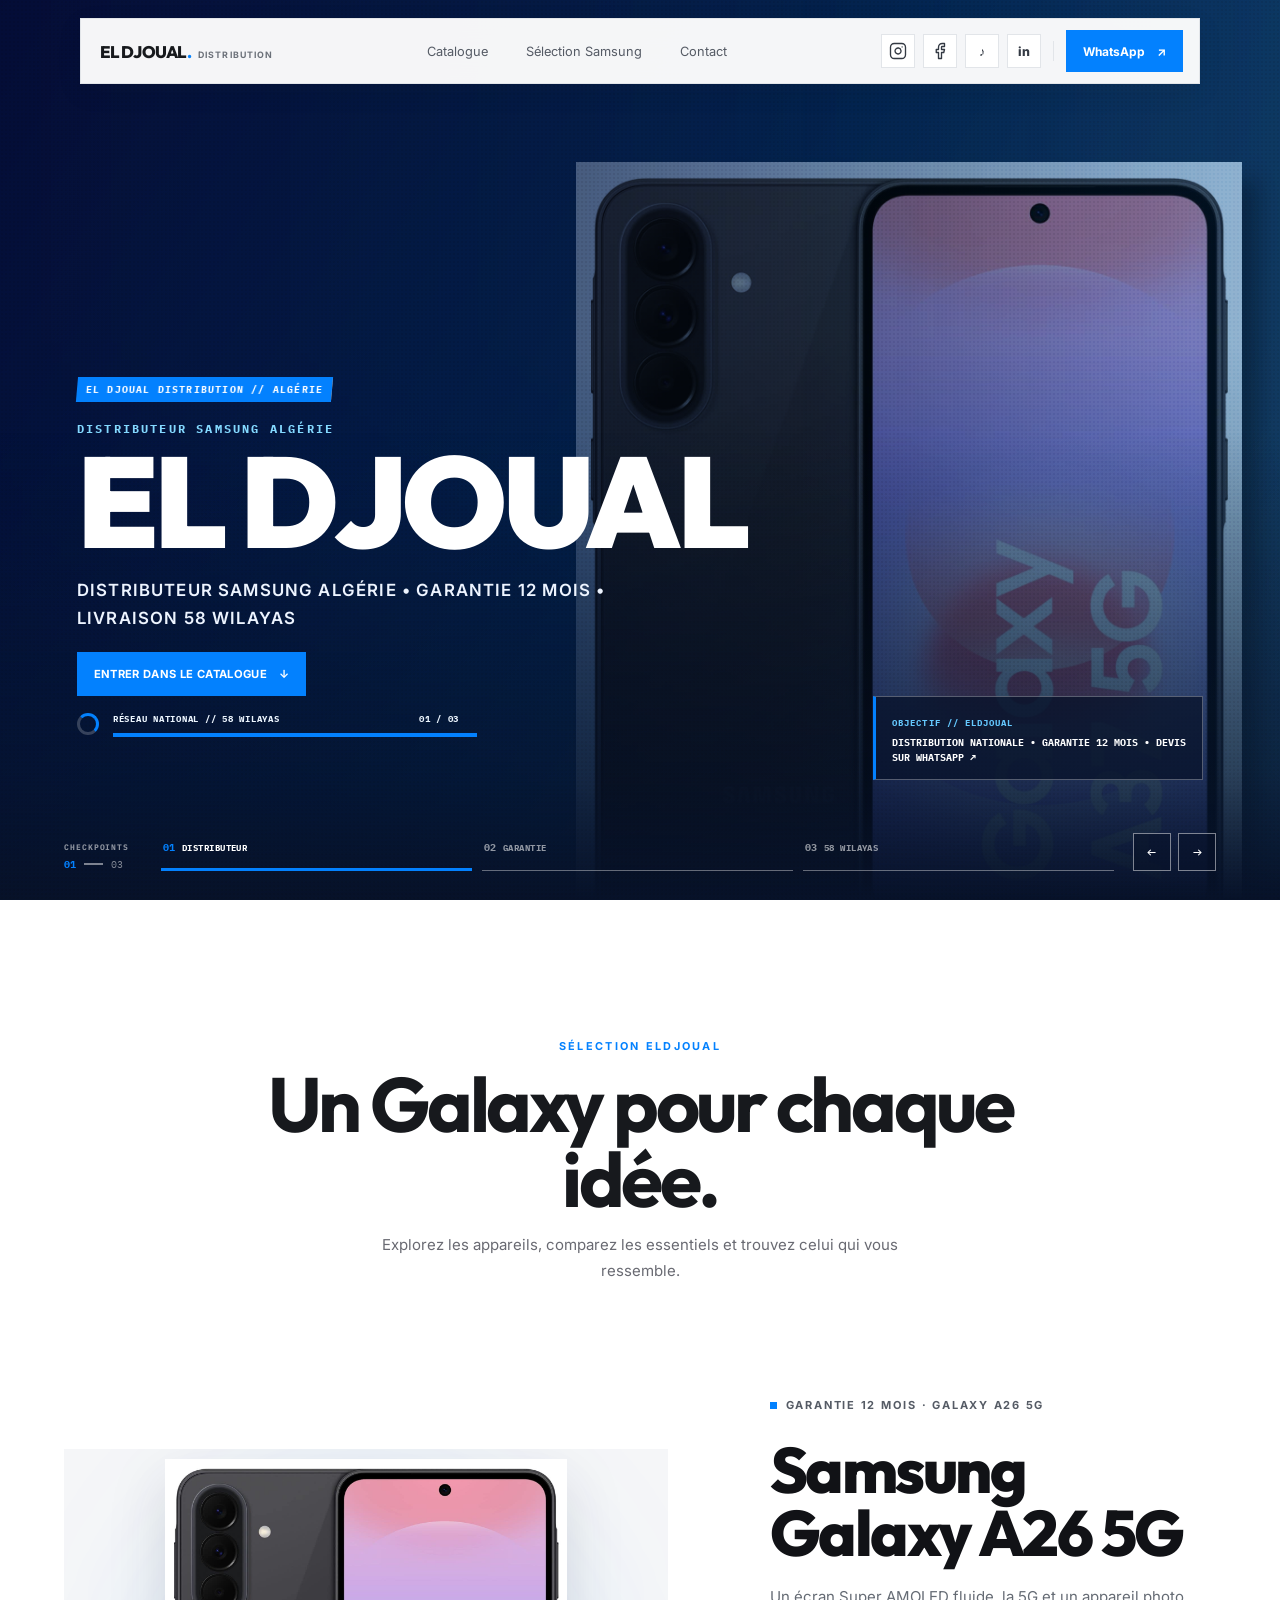
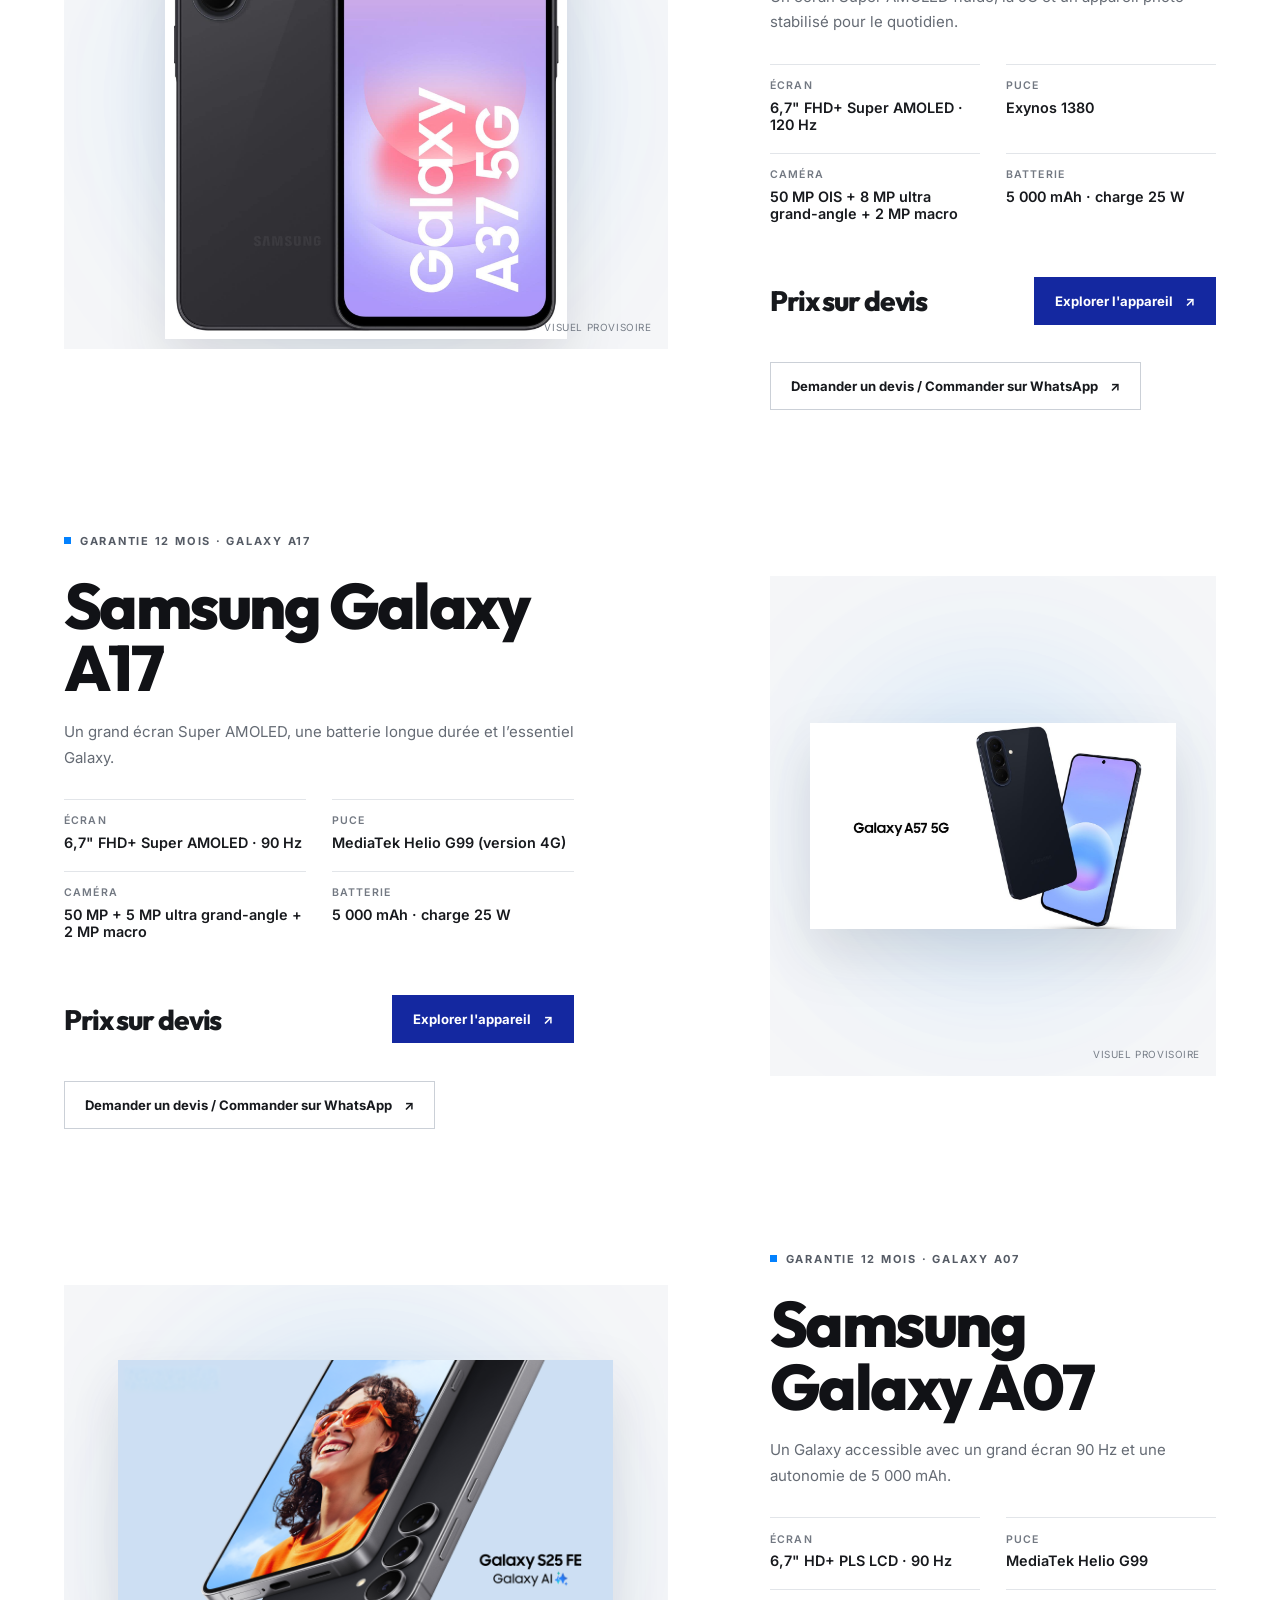
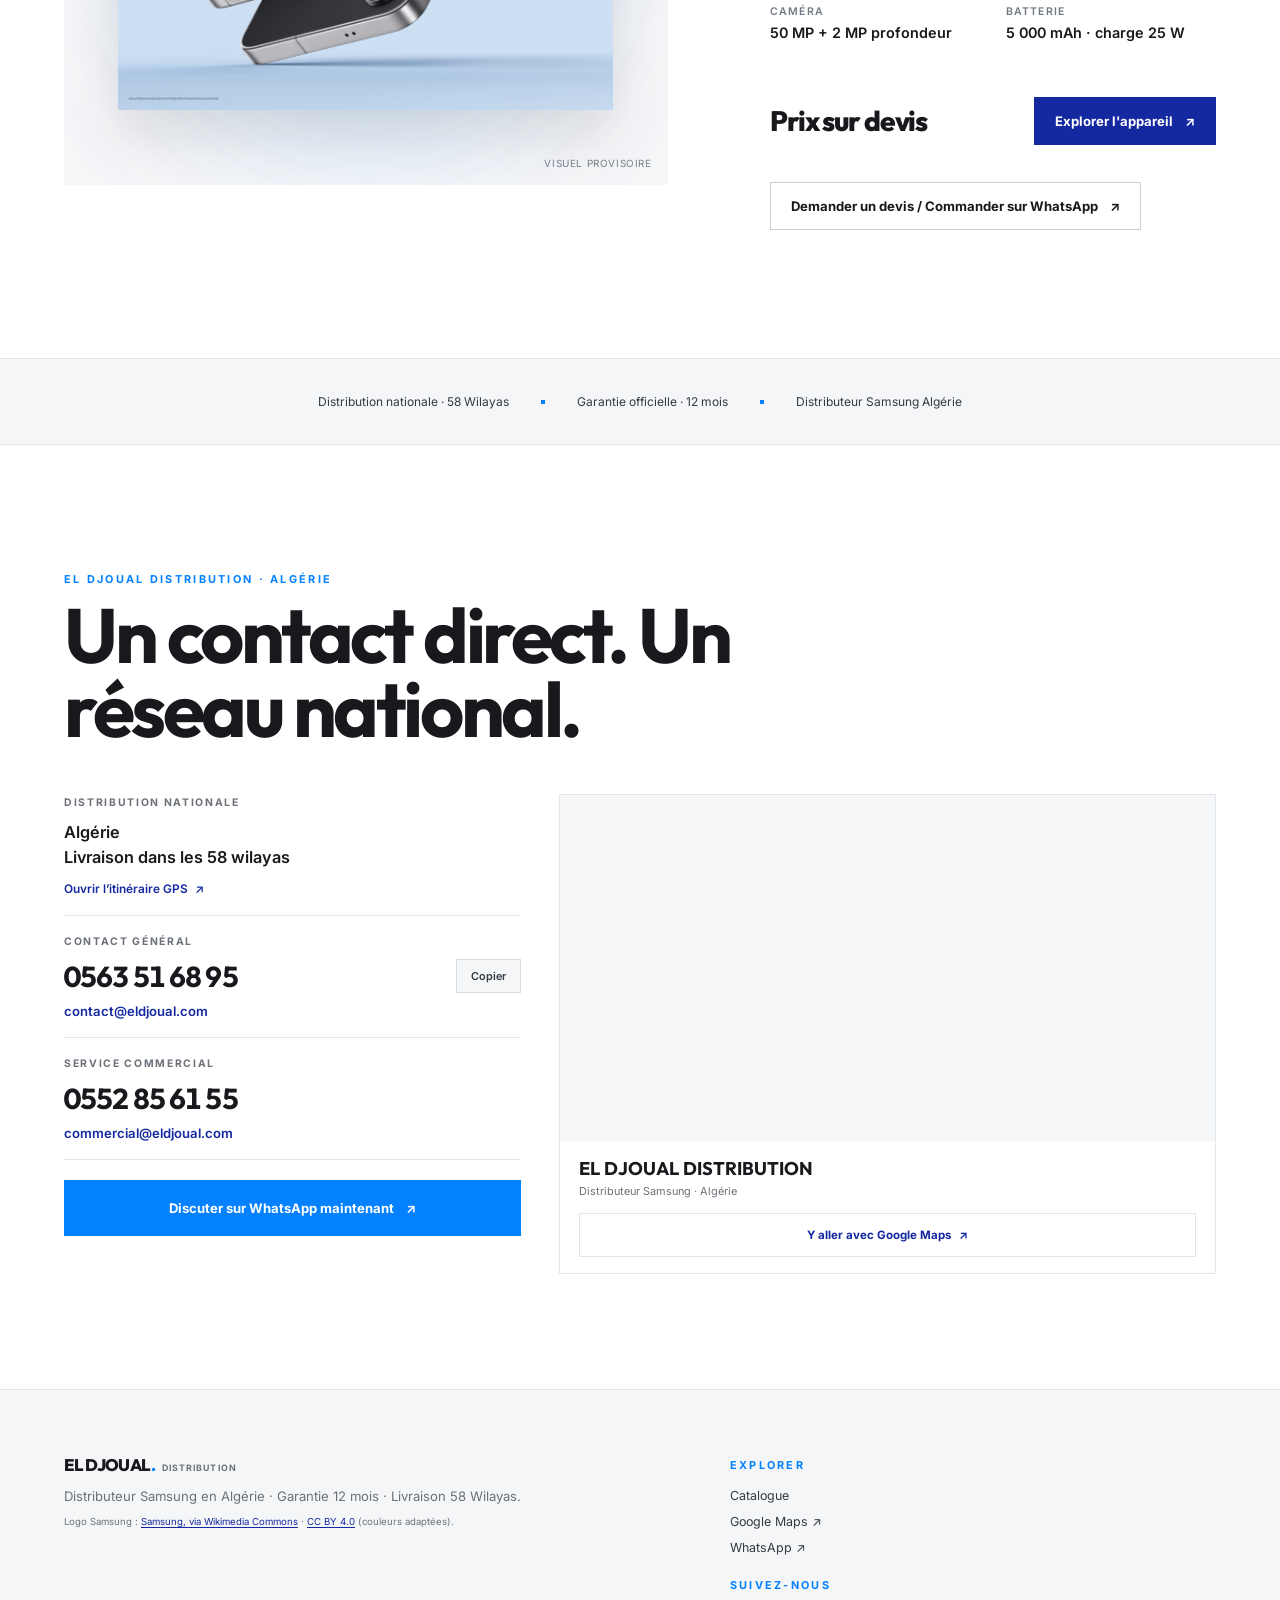
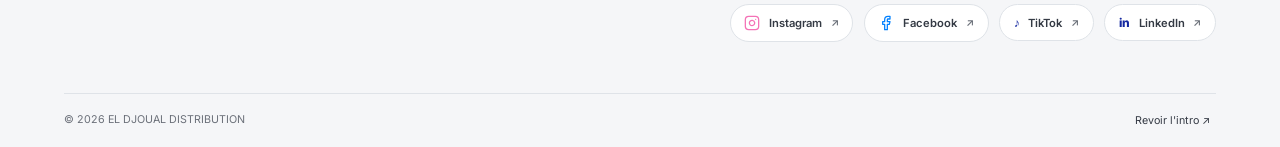
==== commit 1232b587: "3ed Commit" ====
--- a/index.html
+++ b/index.html
@@ -3,25 +3,14 @@
 <head>
   <meta charset="UTF-8">
   <meta name="viewport" content="width=device-width, initial-scale=1">
-  <meta name="description" content="Découvrez les Samsung Galaxy chez Eldjoual : sélection, conseils et commande WhatsApp à El Harrach, Alger.">
-  <meta name="theme-color" content="#000000">
-  <title>Eldjoual — L'expérience Galaxy</title>
+  <meta name="description" content="EL DJOUAL DISTRIBUTION, distributeur Samsung en Algérie. Galaxy, garantie 12 mois et livraison dans les 58 wilayas.">
+  <meta name="theme-color" content="#FFFFFF">
+  <title>EL DJOUAL DISTRIBUTION — Samsung Galaxy Algérie</title>
 
   <link rel="preconnect" href="https://fonts.googleapis.com">
   <link rel="preconnect" href="https://fonts.gstatic.com" crossorigin>
   <link href="https://fonts.googleapis.com/css2?family=Barlow+Condensed:wght@700;800;900&family=IBM+Plex+Mono:wght@400;500;700&family=Inter:wght@400;500;600;700&family=Outfit:wght@700;800&display=swap" rel="stylesheet">
   <link rel="stylesheet" href="styles.css">
-  <script src="https://cdn.tailwindcss.com"></script>
-  <script>
-    tailwind.config = {
-      theme: {
-        extend: {
-          colors: { galaxy: "#0381FE", galaxyDeep: "#1428A0" },
-          fontFamily: { sans: ["Inter", "sans-serif"], display: ["Outfit", "sans-serif"] }
-        }
-      }
-    };
-  </script>
 </head>
 
 <body>
@@ -39,7 +28,7 @@
             alt="Samsung">
         </div>
       </div>
-      <p id="tv-sub">Eldjoual <span>• El Harrach</span></p>
+      <p id="tv-sub">EL DJOUAL DISTRIBUTION <span>• Algérie</span></p>
     </div>
     <span class="intro-caption">Samsung Galaxy • Algérie</span>
     <button id="skipIntro" class="intro-skip" type="button">Passer l'intro</button>
@@ -47,7 +36,7 @@
 
   <header class="site-header">
     <nav class="nav-pill" aria-label="Navigation principale">
-      <a class="brand-mark" href="#accueil" aria-label="Eldjoual, accueil">Eldjoual<span>.</span></a>
+      <a class="brand-mark" href="#accueil" aria-label="EL DJOUAL DISTRIBUTION, accueil">EL DJOUAL<span>.</span><small>DISTRIBUTION</small></a>
       <div class="nav-links">
         <a href="#catalogue">Catalogue</a>
         <button id="openPromo" type="button">Sélection Samsung</button>
@@ -55,8 +44,7 @@
       </div>
       <div class="nav-actions">
         <div class="nav-socials" aria-label="Réseaux sociaux">
-          <!-- Replace these homepage URLs with Eldjoual's profile URLs when available. -->
-          <a class="nav-social-link nav-social-instagram" href="https://www.instagram.com/" target="_blank" rel="noopener noreferrer" aria-label="Instagram Eldjoual">
+          <a class="nav-social-link nav-social-instagram" href="https://www.instagram.com/distributeursamsung" target="_blank" rel="noopener noreferrer" aria-label="Instagram EL DJOUAL DISTRIBUTION">
             <svg class="nav-social-icon" viewBox="0 0 24 24" fill="none" stroke="currentColor" stroke-width="1.8" stroke-linecap="round" stroke-linejoin="round" aria-hidden="true">
               <rect width="20" height="20" x="2" y="2" rx="5" ry="5"/>
               <path d="M16 11.37A4 4 0 1 1 12.63 8 4 4 0 0 1 16 11.37z"/>
@@ -64,12 +52,14 @@
             </svg>
             <span class="nav-social-arrow" aria-hidden="true">↗</span>
           </a>
-          <a class="nav-social-link nav-social-facebook" href="https://www.facebook.com/" target="_blank" rel="noopener noreferrer" aria-label="Facebook Eldjoual">
+          <a class="nav-social-link nav-social-facebook" href="https://www.facebook.com/share/19xRUCJAJi/" target="_blank" rel="noopener noreferrer" aria-label="Facebook EL DJOUAL DISTRIBUTION">
             <svg class="nav-social-icon" viewBox="0 0 24 24" fill="none" stroke="currentColor" stroke-width="1.8" stroke-linecap="round" stroke-linejoin="round" aria-hidden="true">
               <path d="M18 2h-3a5 5 0 0 0-5 5v3H7v4h3v8h4v-8h3l1-4h-4V7a1 1 0 0 1 1-1h3z"/>
             </svg>
             <span class="nav-social-arrow" aria-hidden="true">↗</span>
           </a>
+          <a class="nav-social-link nav-social-tiktok" href="https://www.tiktok.com/@distributeur.sams" target="_blank" rel="noopener noreferrer" aria-label="TikTok EL DJOUAL DISTRIBUTION"><span class="social-letter" aria-hidden="true">♪</span><span class="nav-social-arrow" aria-hidden="true">↗</span></a>
+          <a class="nav-social-link nav-social-linkedin" href="https://www.linkedin.com/in/distributeur-samsung-algerie-3a11b1452" target="_blank" rel="noopener noreferrer" aria-label="LinkedIn EL DJOUAL DISTRIBUTION"><span class="social-letter" aria-hidden="true">in</span><span class="nav-social-arrow" aria-hidden="true">↗</span></a>
         </div>
         <span class="nav-social-divider" aria-hidden="true"></span>
         <a id="navWhatsApp" class="button button-whatsapp nav-cta" href="#" target="_blank" rel="noopener noreferrer">WhatsApp <span aria-hidden="true">↗</span></a>
@@ -84,7 +74,7 @@
       <div class="hero-ink-overlay" aria-hidden="true"></div>
       <div class="hero-transition-swipe" aria-hidden="true"></div>
       <div class="hero-copy">
-        <span class="eyebrow hero-eyebrow">ELDJOUAL // EL HARRACH</span>
+        <span class="eyebrow hero-eyebrow">EL DJOUAL DISTRIBUTION // ALGÉRIE</span>
         <p id="heroKicker" class="hero-kicker"></p>
         <h1 id="heroTitle" class="hero-title"></h1>
         <p id="heroSubtitle" class="hero-subtitle"></p>
@@ -123,19 +113,19 @@
     </section>
 
     <section class="service-band" aria-label="Services Eldjoual">
-      <span>Conseils personnalisés</span><i></i>
-      <span>Commande simple sur WhatsApp</span><i></i>
-      <span>Livraison en Algérie</span>
+      <span>Distribution nationale · 58 Wilayas</span><i></i>
+      <span>Garantie officielle · 12 mois</span><i></i>
+      <span>Distributeur Samsung Algérie</span>
     </section>
 
     <section id="contact" class="contact-section" aria-labelledby="contactTitle">
       <div class="contact-heading">
         <div>
-          <p class="eyebrow">Boutique &amp; Atelier</p>
-          <h2 id="contactTitle">Passez nous voir chez Eldjoual</h2>
+          <p class="eyebrow">EL DJOUAL DISTRIBUTION · ALGÉRIE</p>
+          <h2 id="contactTitle">Un contact direct. Un réseau national.</h2>
         </div>
         <span id="storeStatus" class="store-status" role="status" aria-live="polite">
-          <i aria-hidden="true"></i><span>Vérification des horaires…</span>
+          <i aria-hidden="true"></i><span>Livraison nationale · 58 wilayas</span>
         </span>
       </div>
 
@@ -143,28 +133,26 @@
         <div class="contact-layout">
           <div class="contact-info">
             <article class="contact-card">
-              <p class="contact-card-label">Adresse</p>
-              <address>El Harrach 16004,<br>Alger, Algérie</address>
-              <a id="storeDirections" class="contact-text-link" href="https://maps.app.goo.gl/LeVA8VaW7fEKT5jg8" target="_blank" rel="noopener noreferrer">
+              <p class="contact-card-label">Distribution nationale</p>
+              <address>Algérie<br>Livraison dans les 58 wilayas</address>
+              <a id="storeDirections" class="contact-text-link" href="https://maps.app.goo.gl/nc4N5kCj3Bnv2JJ2A?g_st=ac" target="_blank" rel="noopener noreferrer">
                 Ouvrir l’itinéraire GPS <span aria-hidden="true">↗</span>
               </a>
             </article>
 
             <article class="contact-card">
-              <p class="contact-card-label">Appelez-nous</p>
+              <p class="contact-card-label">Contact général</p>
               <div class="contact-phone-row">
-                <a class="contact-phone" href="tel:+213560955921">0560 95 59 21</a>
+                <a class="contact-phone" href="tel:+213563516895">0563 51 68 95</a>
                 <button id="copyPhone" class="copy-phone" type="button" aria-live="polite">Copier</button>
               </div>
-              <p class="contact-card-note">Téléphone &amp; WhatsApp</p>
+              <a class="contact-email" href="mailto:contact@eldjoual.com">contact@eldjoual.com</a>
             </article>
 
             <article class="contact-card">
-              <p class="contact-card-label">Horaires d’ouverture</p>
-              <dl class="opening-hours">
-                <div><dt>Samedi – Jeudi</dt><dd>09h00 – 22h00</dd></div>
-                <div><dt>Vendredi</dt><dd>15h00 – 22h00</dd></div>
-              </dl>
+              <p class="contact-card-label">Service commercial</p>
+              <a class="contact-phone" href="tel:+213552856155">0552 85 61 55</a>
+              <a class="contact-email" href="mailto:commercial@eldjoual.com">commercial@eldjoual.com</a>
             </article>
 
             <a id="contactWhatsapp" class="button contact-whatsapp" href="#" target="_blank" rel="noopener noreferrer">
@@ -175,8 +163,8 @@
           <div class="contact-map">
             <iframe
               class="contact-map-frame"
-              title="Emplacement d’Eldjoual à El Harrach"
-              src="https://www.google.com/maps?q=Eldjoual+El+Harrach+16004&output=embed"
+              title="Emplacement d’EL DJOUAL DISTRIBUTION en Algérie"
+              src="https://www.google.com/maps?q=EL+DJOUAL+DISTRIBUTION+Algerie&output=embed"
               loading="lazy"
               referrerpolicy="no-referrer-when-downgrade"
               allowfullscreen>
@@ -184,12 +172,11 @@
             <div class="map-overlay">
               <div class="map-overlay-heading">
                 <div>
-                  <p class="map-store-name">Eldjoual</p>
-                  <p class="map-store-address">El Harrach 16004, Alger</p>
+                  <p class="map-store-name">EL DJOUAL DISTRIBUTION</p>
+                  <p class="map-store-address">Distributeur Samsung · Algérie</p>
                 </div>
-                <span class="google-rating" aria-label="Note Google : 5.0 sur 5">★ 5.0 <span>Google</span></span>
               </div>
-              <a id="mapDirections" class="map-directions" href="https://maps.app.goo.gl/LeVA8VaW7fEKT5jg8" target="_blank" rel="noopener noreferrer">
+              <a id="mapDirections" class="map-directions" href="https://maps.app.goo.gl/nc4N5kCj3Bnv2JJ2A?g_st=ac" target="_blank" rel="noopener noreferrer">
                 Y aller avec Google Maps <span aria-hidden="true">↗</span>
               </a>
             </div>
@@ -212,7 +199,7 @@
           <span id="angleLabel" class="angle-label"></span>
         </div>
         <div id="angleTabs" class="angle-tabs" aria-label="Angles du produit"></div>
-        <p class="gallery-hint">Survolez l'image pour l'agrandir · utilisez ← → pour changer d'angle</p>
+        <p class="gallery-hint">Visuels provisoires · survolez pour agrandir · utilisez ← → pour changer d'angle</p>
       </div>
       <div class="studio-details">
         <p id="detailBadge" class="model-badge"></p>
@@ -221,7 +208,7 @@
         <dl id="detailSpecs" class="spec-table"></dl>
         <div class="studio-order">
           <p id="detailPrice" class="price"></p>
-          <a id="detailWhatsApp" class="button button-whatsapp" href="#" target="_blank" rel="noopener">Commander sur WhatsApp <span aria-hidden="true">↗</span></a>
+          <a id="detailWhatsApp" class="button button-whatsapp" href="#" target="_blank" rel="noopener">Demander un devis / Commander sur WhatsApp <span aria-hidden="true">↗</span></a>
         </div>
       </div>
     </div>
@@ -240,8 +227,8 @@
   <footer class="site-footer">
     <div class="footer-top">
       <div>
-        <a class="brand-mark footer-brand" href="#accueil">Eldjoual<span>.</span></a>
-        <p class="footer-tagline">L'expérience Galaxy, à El Harrach.</p>
+        <a class="brand-mark footer-brand" href="#accueil">EL DJOUAL<span>.</span><small>DISTRIBUTION</small></a>
+        <p class="footer-tagline">Distributeur Samsung en Algérie · Garantie 12 mois · Livraison 58 Wilayas.</p>
         <p class="logo-attribution">
           Logo Samsung : <a href="https://commons.wikimedia.org/wiki/File:Samsung_Orig_Wordmark_BLACK_RGB.png" target="_blank" rel="noopener noreferrer">Samsung, via Wikimedia Commons</a> ·
           <a href="https://creativecommons.org/licenses/by/4.0/" target="_blank" rel="noopener noreferrer">CC BY 4.0</a> (couleurs adaptées).
@@ -250,11 +237,11 @@
       <div class="footer-contact">
         <p class="eyebrow">Explorer</p>
         <a href="#catalogue">Catalogue</a>
-        <a id="footerMaps" href="https://maps.app.goo.gl/LeVA8VaW7fEKT5jg8" target="_blank" rel="noopener noreferrer">Google Maps ↗</a>
+        <a id="footerMaps" href="https://maps.app.goo.gl/nc4N5kCj3Bnv2JJ2A?g_st=ac" target="_blank" rel="noopener noreferrer">Google Maps ↗</a>
         <a href="#" id="footerWhatsapp" target="_blank" rel="noopener noreferrer">WhatsApp ↗</a>
         <p class="eyebrow footer-social-heading">Suivez-nous</p>
         <div class="footer-socials" aria-label="Réseaux sociaux Eldjoual">
-          <a class="footer-social-link footer-social-instagram" href="https://www.instagram.com/" target="_blank" rel="noopener noreferrer" aria-label="Instagram Eldjoual">
+          <a class="footer-social-link footer-social-instagram" href="https://www.instagram.com/distributeursamsung" target="_blank" rel="noopener noreferrer" aria-label="Instagram EL DJOUAL DISTRIBUTION">
             <svg class="footer-social-icon" viewBox="0 0 24 24" fill="none" stroke="currentColor" stroke-width="1.9" stroke-linecap="round" stroke-linejoin="round" aria-hidden="true">
               <rect width="20" height="20" x="2" y="2" rx="5" ry="5"/>
               <path d="M16 11.37A4 4 0 1 1 12.63 8 4 4 0 0 1 16 11.37z"/>
@@ -263,18 +250,20 @@
             <span>Instagram</span>
             <span class="footer-social-arrow" aria-hidden="true">↗</span>
           </a>
-          <a class="footer-social-link footer-social-facebook" href="https://www.facebook.com/" target="_blank" rel="noopener noreferrer" aria-label="Facebook Eldjoual">
+          <a class="footer-social-link footer-social-facebook" href="https://www.facebook.com/share/19xRUCJAJi/" target="_blank" rel="noopener noreferrer" aria-label="Facebook EL DJOUAL DISTRIBUTION">
             <svg class="footer-social-icon" viewBox="0 0 24 24" fill="none" stroke="currentColor" stroke-width="1.9" stroke-linecap="round" stroke-linejoin="round" aria-hidden="true">
               <path d="M18 2h-3a5 5 0 0 0-5 5v3H7v4h3v8h4v-8h3l1-4h-4V7a1 1 0 0 1 1-1h3z"/>
             </svg>
             <span>Facebook</span>
             <span class="footer-social-arrow" aria-hidden="true">↗</span>
           </a>
+          <a class="footer-social-link footer-social-tiktok" href="https://www.tiktok.com/@distributeur.sams" target="_blank" rel="noopener noreferrer" aria-label="TikTok EL DJOUAL DISTRIBUTION"><span class="social-letter" aria-hidden="true">♪</span><span>TikTok</span><span class="footer-social-arrow" aria-hidden="true">↗</span></a>
+          <a class="footer-social-link footer-social-linkedin" href="https://www.linkedin.com/in/distributeur-samsung-algerie-3a11b1452" target="_blank" rel="noopener noreferrer" aria-label="LinkedIn EL DJOUAL DISTRIBUTION"><span class="social-letter" aria-hidden="true">in</span><span>LinkedIn</span><span class="footer-social-arrow" aria-hidden="true">↗</span></a>
         </div>
       </div>
     </div>
     <div class="footer-bottom">
-      <span>© 2026 Eldjoual</span>
+      <span>© 2026 EL DJOUAL DISTRIBUTION</span>
       <button id="replayIntro" type="button">Revoir l'intro <span aria-hidden="true">↗</span></button>
     </div>
   </footer>
--- a/styles.css
+++ b/styles.css
@@ -851,3 +851,190 @@
 @media (prefers-reduced-motion: reduce) {
   *, *::before, *::after { scroll-behavior: auto !important; animation-duration: .01ms !important; animation-iteration-count: 1 !important; transition-duration: .01ms !important; }
 }
+
+/* EL DJOUAL DISTRIBUTION light-mode system */
+:root {
+  color-scheme: light;
+  --black: #fff;
+  --carbon: #f5f6f8;
+  --surface: #fff;
+  --white: #17191d;
+  --blue: #0381fe;
+  --blue-deep: #1428a0;
+  --muted: #6b7079;
+  --hairline: #e2e5e9;
+}
+
+html, body { background: #fff; color: #17191d; }
+body { font-family: "Inter", sans-serif; }
+h1, h2, h3 { font-family: "Outfit", "Inter", sans-serif; }
+button, a { color: inherit; }
+
+.brand-mark { display: inline-flex; align-items: baseline; gap: .08em; color: #17191d; font-size: 1.05rem; letter-spacing: -.055em; }
+.brand-mark small { margin-left: .35rem; color: #6b7079; font-family: "Inter", sans-serif; font-size: .55rem; font-weight: 700; letter-spacing: .12em; }
+.nav-pill {
+  min-height: 66px;
+  padding: .5rem 1rem  .5rem 1.2rem;
+  border: 1px solid #e2e5e9;
+  border-radius: 0;
+  background: rgb(255 255 255 / 96%);
+  box-shadow: 0 8px 26px rgb(23 25 29 / 8%);
+  backdrop-filter: blur(18px);
+  -webkit-backdrop-filter: blur(18px);
+}
+.nav-links { color: #555b65; }
+.nav-links a:hover, .nav-links button:hover { color: var(--blue-deep); }
+.nav-social-link {
+  width: 34px;
+  height: 34px;
+  border-color: #e2e5e9;
+  border-radius: 0;
+  background: #fff;
+  color: #333943;
+  backdrop-filter: none;
+  -webkit-backdrop-filter: none;
+}
+.nav-social-link:hover { background: #f5f6f8; color: var(--blue-deep); }
+.nav-social-divider { background: #e2e5e9; }
+.social-letter { position: relative; z-index: 1; font-size: .78rem; font-weight: 800; }
+.nav-cta.button-whatsapp { border-radius: 0; background: var(--blue); box-shadow: none; color: #fff; }
+.button { border-radius: 0; }
+.button-whatsapp { background: var(--blue); color: #fff; }
+.button-whatsapp:hover { background: var(--blue-deep); }
+
+/* Keep the full-screen loading-screen mood while using Samsung blue accents. */
+.hero-stage { height: 100vh; height: 100svh; min-height: 620px; background: #071229; }
+.hero-image-layer::after {
+  background: linear-gradient(90deg, rgb(5 12 28 / 86%) 0%, rgb(5 12 28 / 60%) 48%, rgb(5 12 28 / 12%) 100%),
+    linear-gradient(0deg, rgb(5 12 28 / 70%), transparent 62%);
+}
+.hero-art-tone { mix-blend-mode: screen; opacity: .2 !important; }
+.hero-vignette {
+  background: linear-gradient(0deg, #071229 0%, rgb(7 18 41 / 52%) 14%, transparent 52%),
+    linear-gradient(90deg, transparent 62%, rgb(3 129 254 / 10%));
+}
+.hero-ink-overlay { opacity: .12; }
+.hero-eyebrow { border-radius: 0; background: var(--blue); box-shadow: none; }
+.hero-title { font-family: "Outfit", "Inter", sans-serif; font-size: clamp(4.5rem, 10vw, 8rem); line-height: .9; text-shadow: none; -webkit-text-stroke: 0; }
+.hero-subtitle { max-width: 610px; color: #edf4ff; text-shadow: none; line-height: 1.7; }
+.hero-cta { border: 1px solid var(--blue); border-radius: 0; background: var(--blue); box-shadow: none; font-family: "Inter", sans-serif; }
+.hero-cta:hover { background: var(--blue-deep); }
+.hero-mission-card {
+  border: 1px solid rgb(255 255 255 / 30%);
+  border-left: 3px solid var(--blue);
+  border-radius: 0;
+  background: rgb(7 18 41 / 76%);
+  box-shadow: none;
+  transform: none;
+}
+.hero-controls button { border-radius: 0; background: rgb(7 18 41 / 60%); }
+
+.catalogue-section { background: #fff; color: #17191d; }
+.section-heading h2, .contact-heading h2 { font-weight: 700; letter-spacing: -.045em; }
+.phone-showcase { gap: 5rem; }
+.phone-section { min-height: 520px; }
+.phone-stage {
+  min-height: 500px;
+  border-radius: 0;
+  background: #f5f6f8;
+}
+.phone-stage::before, .phone-ambient { background: rgb(3 129 254 / 9%); }
+.phone-product-image { filter: drop-shadow(0 24px 28px rgb(23 25 29 / 12%)); }
+.image-placeholder-note { position: absolute; right: 1rem; bottom: 1rem; z-index: 3; color: #777e88; font-size: .62rem; letter-spacing: .06em; pointer-events: none; text-transform: uppercase; }
+.model-badge { color: #555b65; }
+.model-badge::before { border-radius: 0; }
+.phone-title-button { font-family: "Outfit", "Inter", sans-serif; }
+.phone-summary { color: #656b74; }
+.spec-summary div { border-color: #e2e5e9; }
+.spec-summary dt { color: #727882; }
+.spec-summary dd { color: #17191d; }
+.phone-price { color: #17191d; }
+.button-dark { background: #1428a0; color: #fff; }
+.button-dark:hover { background: #0381fe; }
+.button-outline { border-color: #cbd0d7; color: #17191d; }
+.button-outline:hover { border-color: var(--blue); background: #f5f9ff; }
+
+.service-band {
+  border-top: 1px solid #e2e5e9;
+  border-bottom: 1px solid #e2e5e9;
+  background: #f5f6f8;
+  color: #343a44;
+}
+.service-band i { border-radius: 0; }
+.contact-section { background: #fff; color: #17191d; }
+.contact-section::before { display: none; }
+.contact-panel { padding: 0; border: 0; border-radius: 0; background: transparent; box-shadow: none; backdrop-filter: none; }
+.contact-heading { align-items: flex-start; }
+.contact-heading h2 { max-width: 700px; }
+.store-status { padding: .65rem 0; border: 0; border-radius: 0; background: transparent; color: #555b65; }
+.store-status i { border-radius: 0; background: var(--blue); box-shadow: none; }
+.contact-layout { grid-template-columns: minmax(280px, .82fr) minmax(0, 1.18fr); }
+.contact-card { border-color: #e2e5e9; }
+.contact-card-label { color: #6b7079; }
+.contact-card address, .contact-phone, .contact-phone-row .contact-phone { color: #17191d; }
+.contact-email { display: block; width: fit-content; margin-top: .55rem; color: #1428a0; font-size: .82rem; font-weight: 600; }
+.contact-email:hover, .contact-text-link:hover { color: var(--blue); }
+.contact-text-link { color: #1428a0; }
+.copy-phone { border-color: #d7dbe1; border-radius: 0; background: #f5f6f8; color: #343a44; }
+.contact-whatsapp { border-radius: 0; box-shadow: none; }
+.contact-map { min-height: 480px; border: 1px solid #e2e5e9; border-radius: 0; background: #f5f6f8; }
+.contact-map-frame { filter: none; }
+.map-overlay { right: 0; bottom: 0; left: 0; padding: 1rem 1.2rem; background: rgb(255 255 255 / 96%); }
+.map-store-name { color: #17191d; }
+.map-store-address { color: #6b7079; }
+.google-rating, .google-rating span { color: #555b65; }
+.map-directions { border: 1px solid #e2e5e9; border-radius: 0; background: #fff; color: #1428a0; }
+.map-directions:hover { background: #f5f9ff; }
+
+.modal-layer { background: rgb(15 23 42 / 42%); backdrop-filter: blur(8px); -webkit-backdrop-filter: blur(8px); }
+.studio-panel, .promo-panel {
+  border: 1px solid #e2e5e9;
+  border-radius: 0;
+  background: #fff;
+  color: #17191d;
+  box-shadow: 0 30px 90px rgb(23 25 29 / 18%);
+}
+.modal-close { border: 1px solid #dfe3e8; border-radius: 0; background: #fff; color: #17191d; }
+.modal-close:hover { background: #f5f6f8; }
+.studio-viewer { border: 1px solid #e2e5e9; border-radius: 0; background: #f5f6f8; }
+.studio-glow { background: rgb(3 129 254 / 10%); }
+.studio-image { filter: drop-shadow(0 24px 28px rgb(23 25 29 / 13%)); }
+.viewer-arrow { border-color: #dfe3e8; border-radius: 0; background: #fff; color: #17191d; }
+.angle-label { color: #555b65; }
+.angle-tab { border-color: #dfe3e8; border-radius: 0; color: #555b65; }
+.angle-tab:hover, .angle-tab.is-active { border-color: var(--blue); background: #edf5ff; color: #1428a0; }
+.gallery-hint, .condition-label { color: #6b7079; }
+.studio-details .model-badge { color: #555b65; }
+.spec-table, .spec-row { border-color: #e2e5e9; }
+.spec-row dt { color: #6b7079; }
+.spec-row dd { color: #17191d; }
+.promo-card { padding: 1rem; border: 1px solid #e2e5e9; border-radius: 0; background: #fff; }
+.promo-image-wrap { border-radius: 0; background: #f5f6f8; }
+.promo-card p { color: #656b74; }
+.promo-card .price { color: #17191d; }
+
+.site-footer { border-color: #e2e5e9; background: #f5f6f8; color: #17191d; }
+.footer-tagline, .logo-attribution { color: #6b7079; }
+.logo-attribution a { color: #1428a0; }
+.logo-attribution a:hover { color: var(--blue); }
+.footer-contact > a { color: #343a44; }
+.footer-contact > a:hover { color: var(--blue-deep); }
+.footer-socials .footer-social-link { border-color: #dfe3e8; border-radius: 999px; background: #fff; color: #343a44; }
+.footer-social-link:hover { background: #edf5ff; color: #1428a0; }
+.footer-social-link .social-letter { color: var(--blue-deep); font-size: .75rem; }
+.footer-social-arrow { color: #6b7079; }
+.footer-bottom { border-color: #dfe3e8; color: #6b7079; }
+.footer-bottom button { color: #343a44; }
+.footer-bottom button:hover { color: var(--blue-deep); }
+
+@media (max-width: 760px) {
+  .nav-pill { min-height: 56px; padding-left: .8rem; }
+  .brand-mark { font-size: .95rem; }
+  .brand-mark small { font-size: .48rem; }
+  .nav-socials, .nav-social-divider { display: none; }
+  .hero-title { font-size: clamp(3.8rem, 15vw, 6.2rem); }
+  .hero-subtitle { max-width: 94%; }
+  .hero-stage { min-height: 680px; }
+  .contact-layout { grid-template-columns: 1fr; }
+  .contact-map { min-height: 400px; }
+}
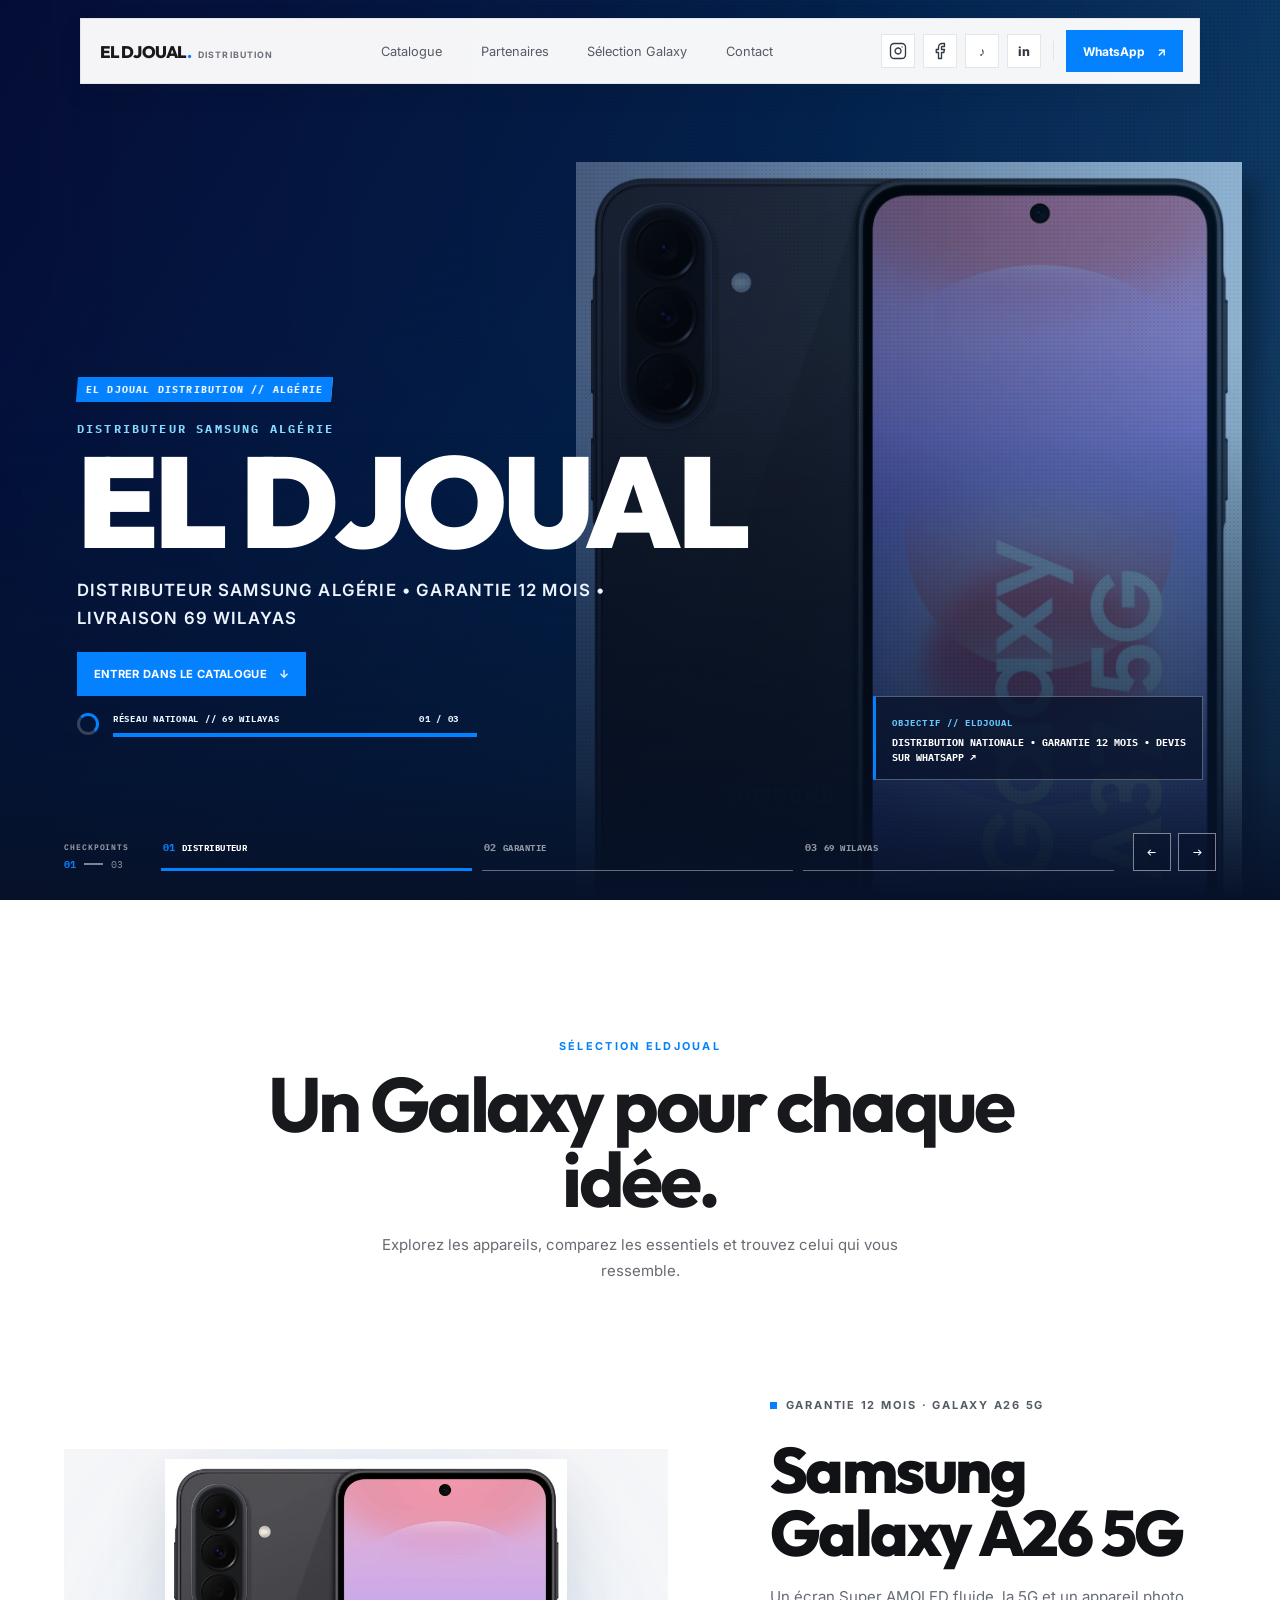
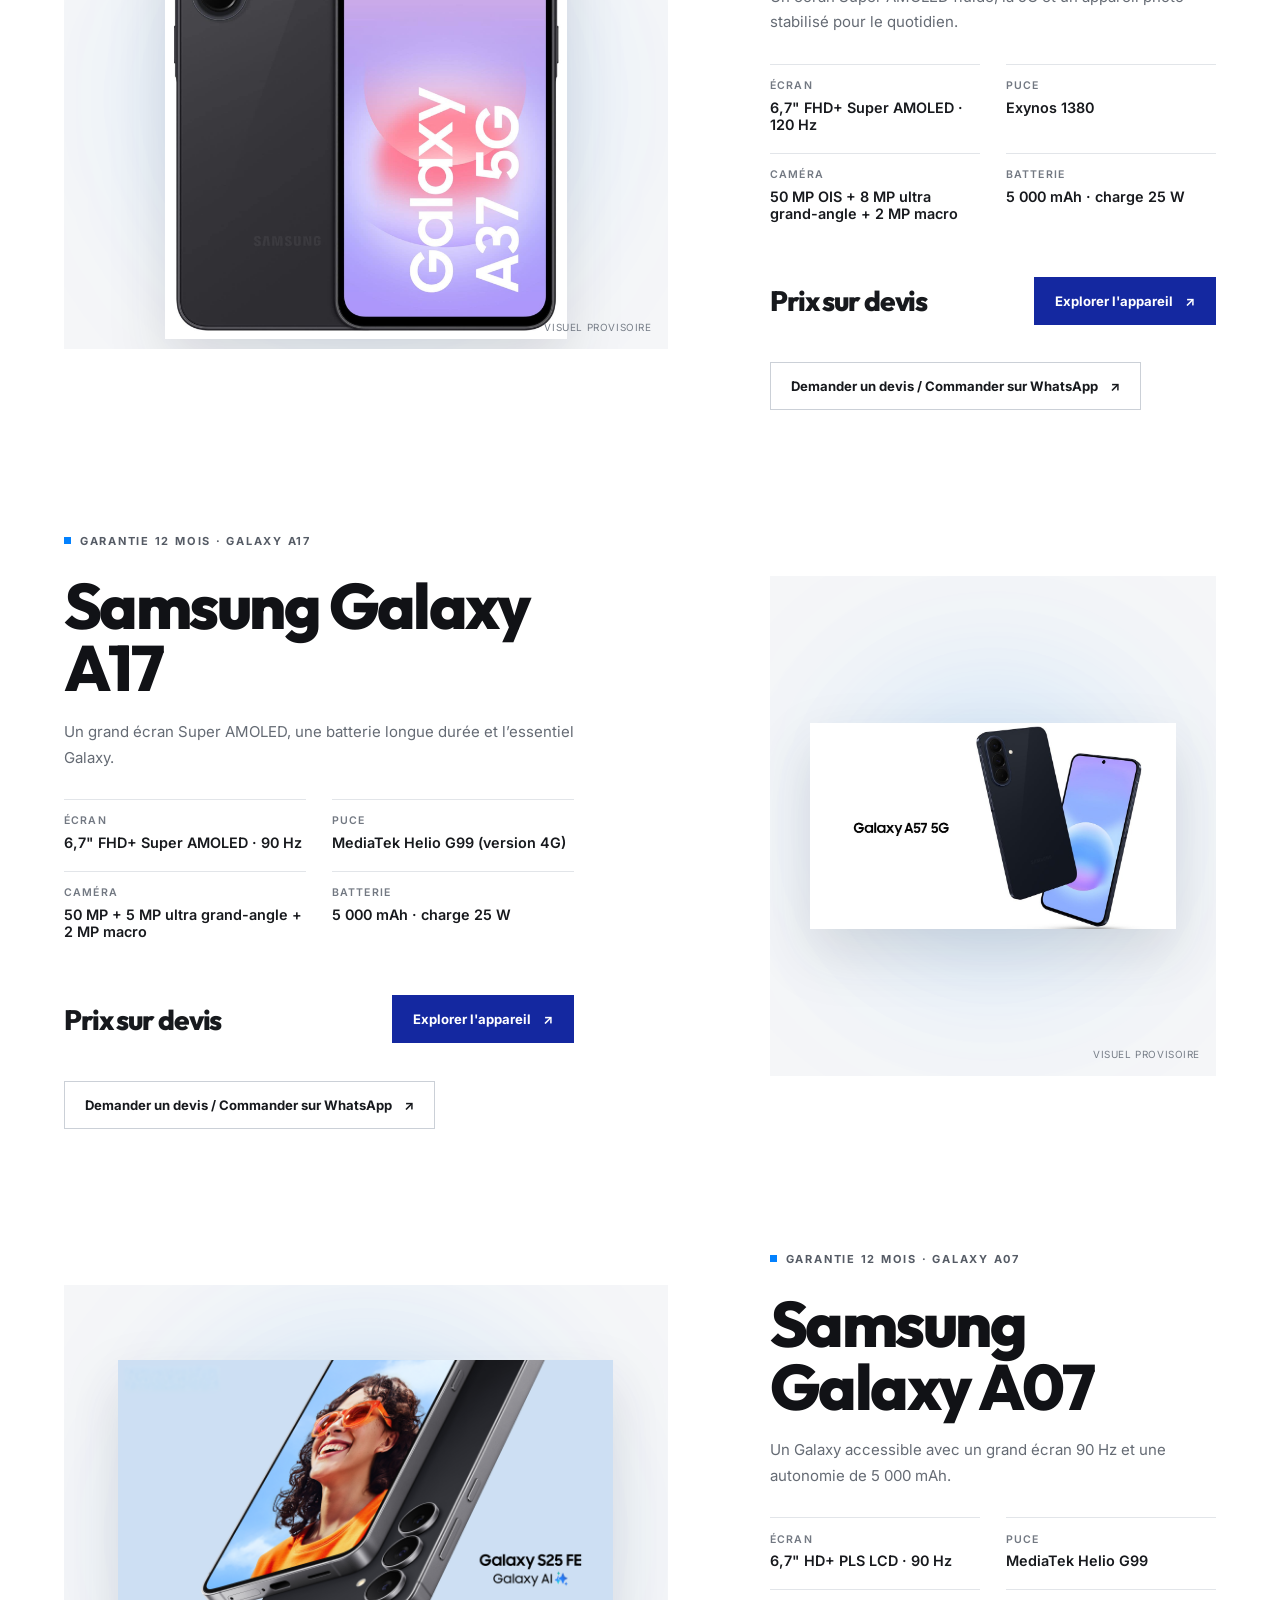
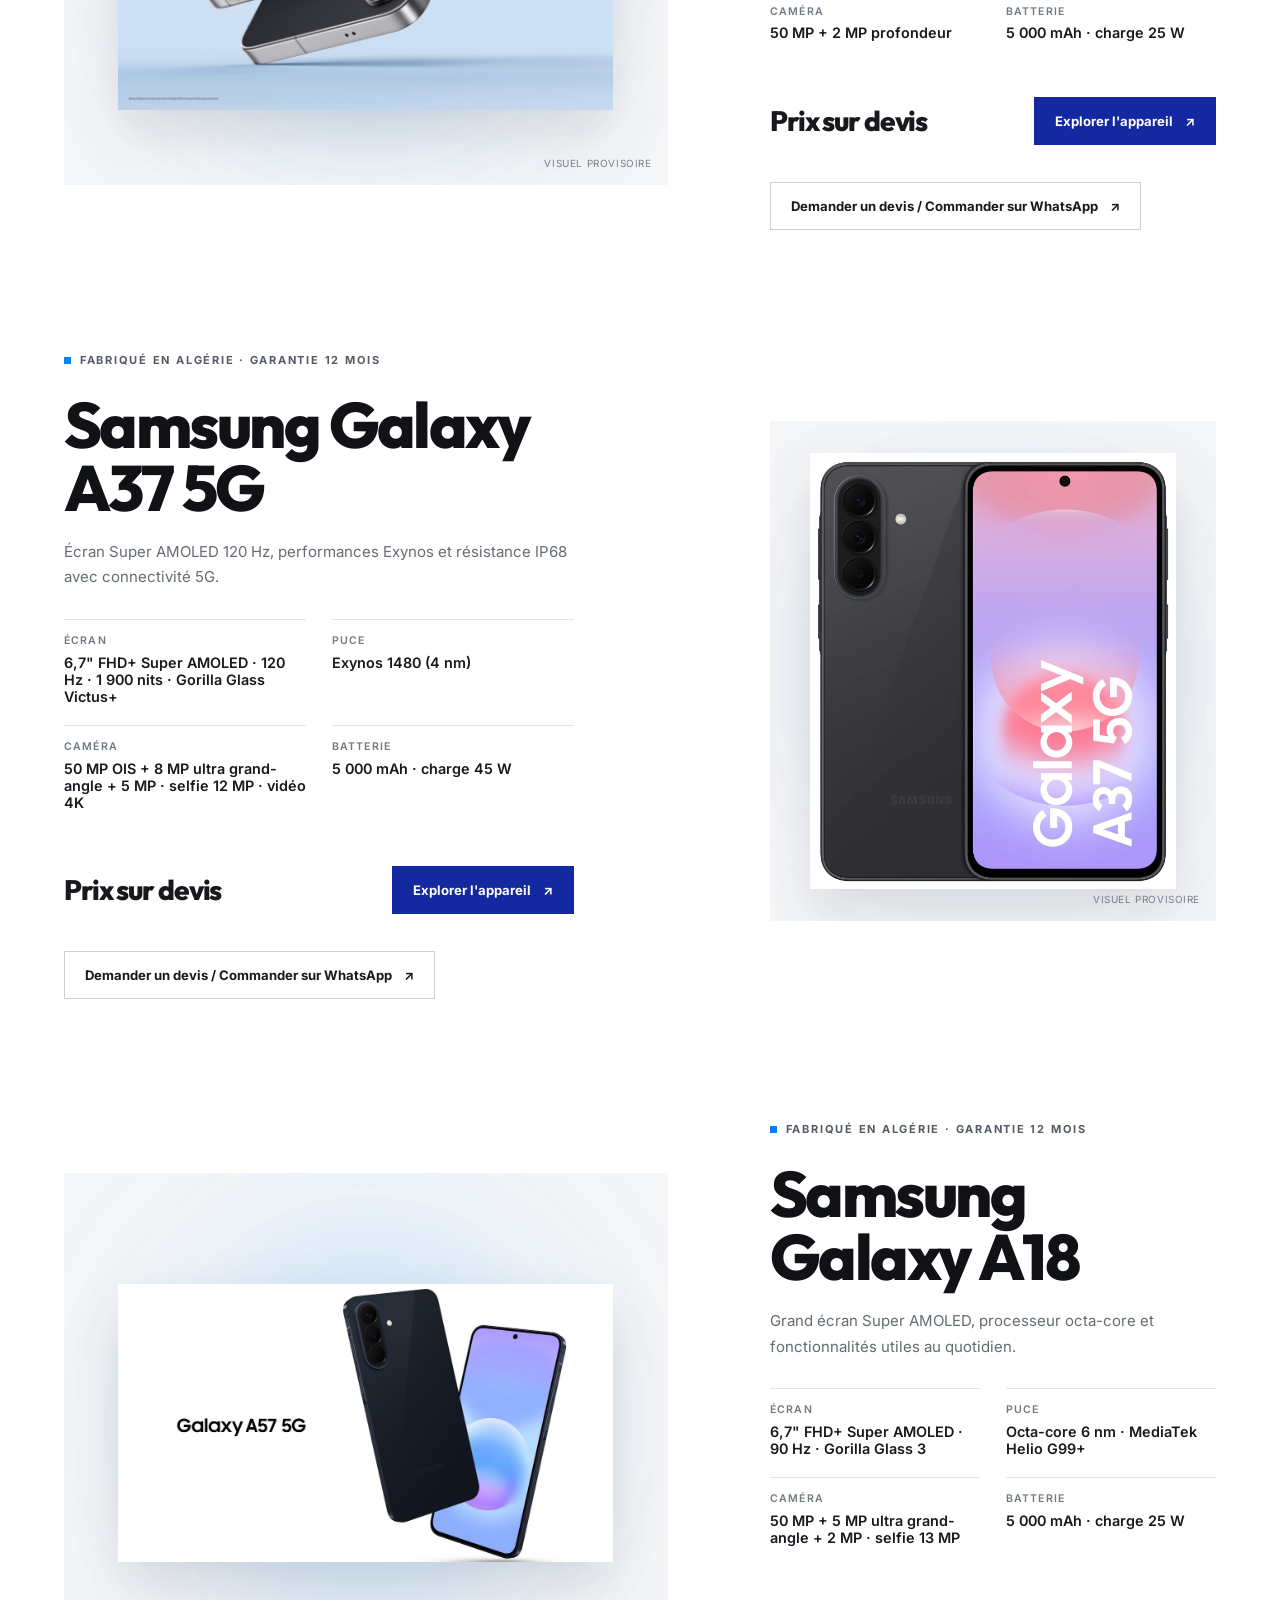
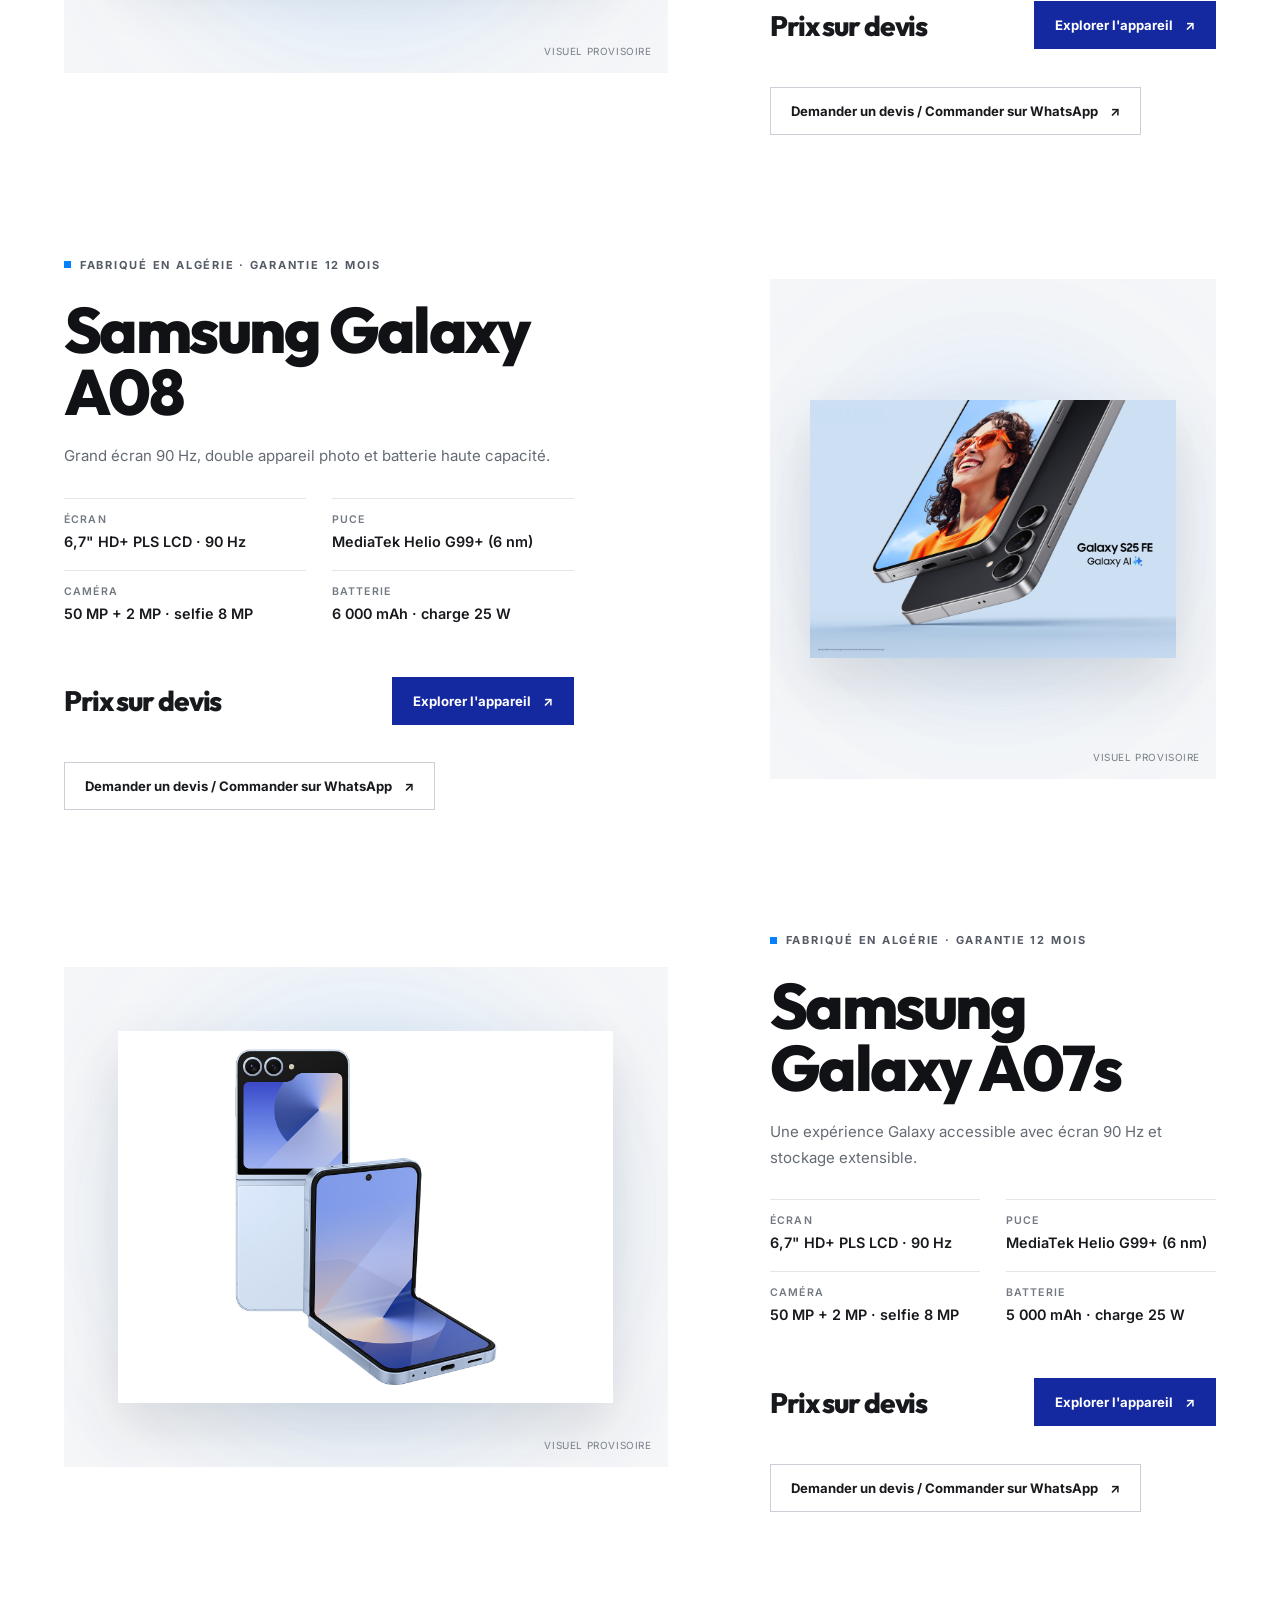
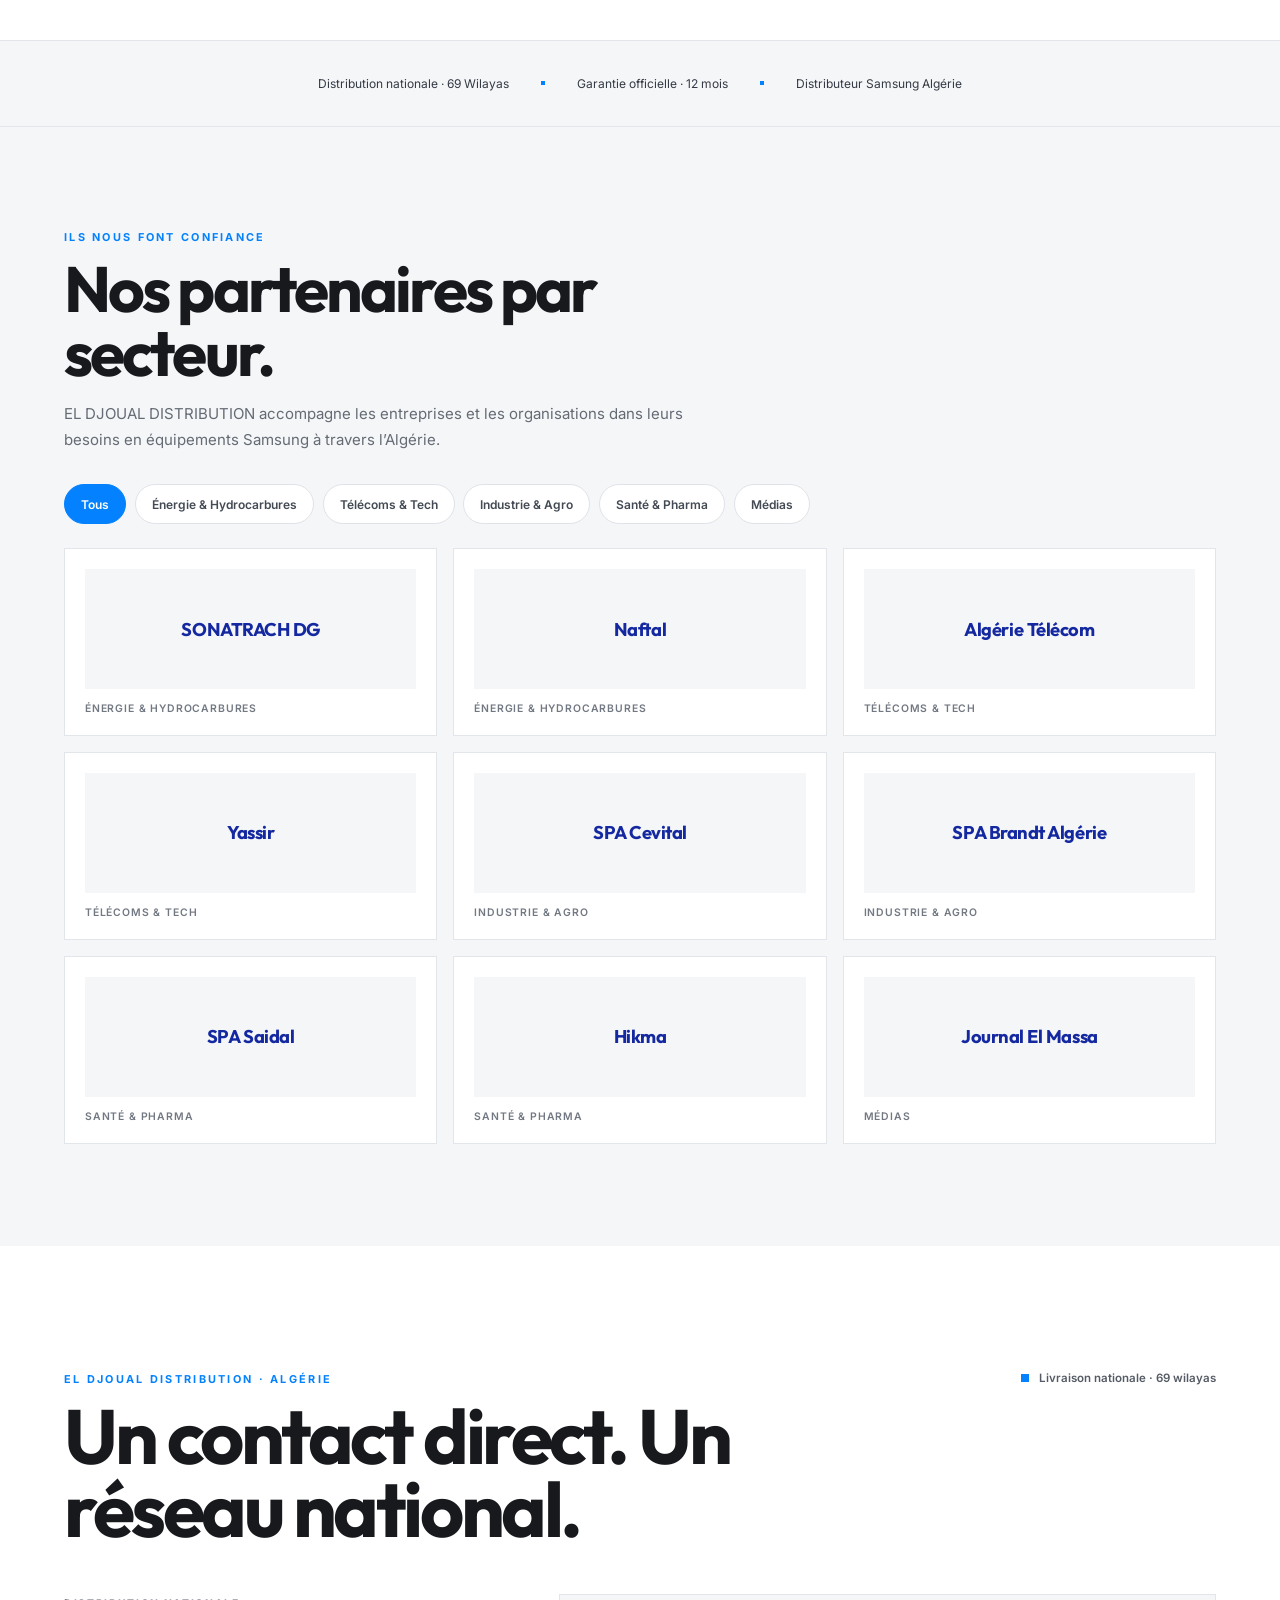
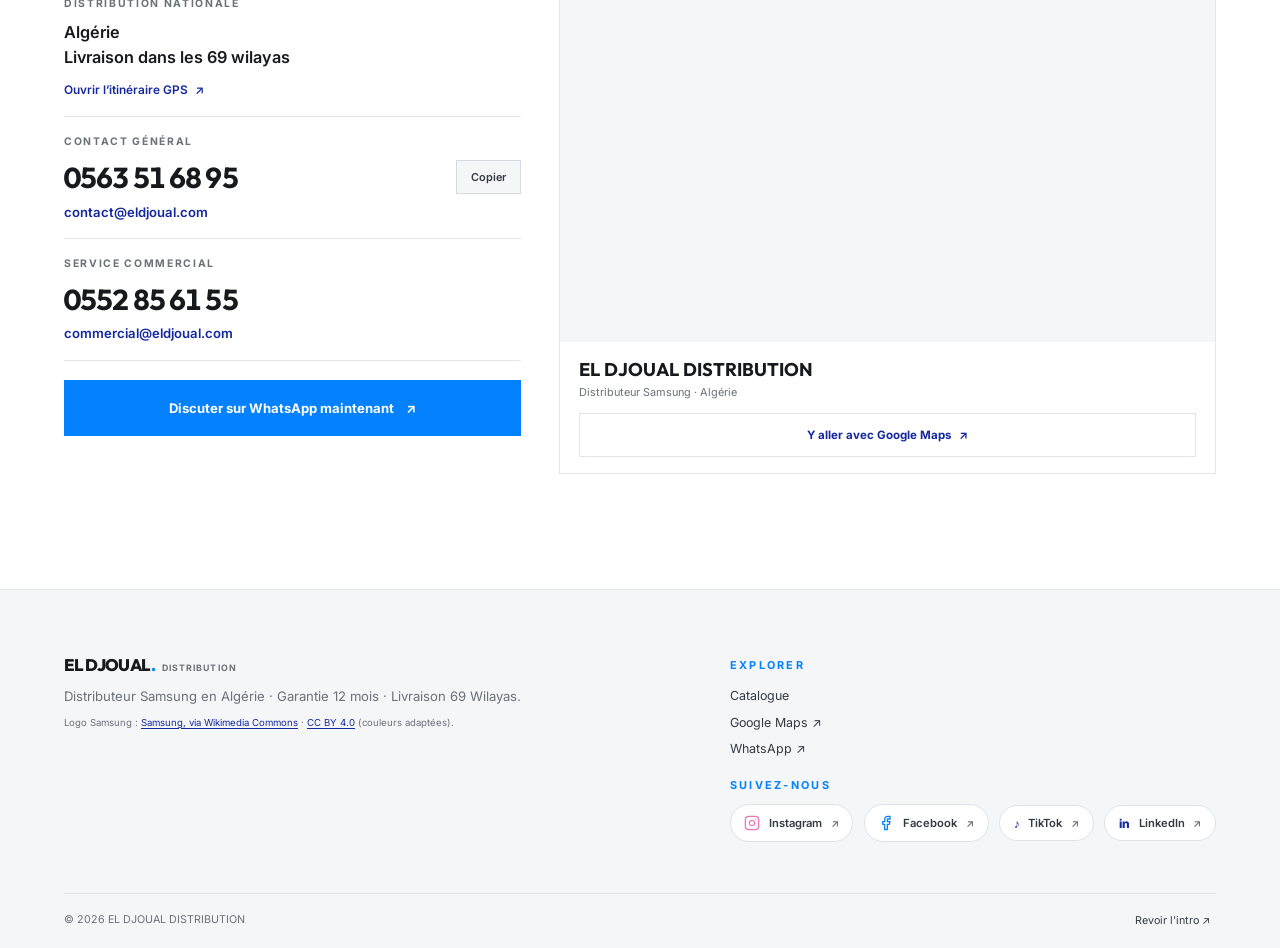
==== commit 693036ed: "4th Commit" ====
--- a/index.html
+++ b/index.html
@@ -3,7 +3,7 @@
 <head>
   <meta charset="UTF-8">
   <meta name="viewport" content="width=device-width, initial-scale=1">
-  <meta name="description" content="EL DJOUAL DISTRIBUTION, distributeur Samsung en Algérie. Galaxy, garantie 12 mois et livraison dans les 58 wilayas.">
+  <meta name="description" content="EL DJOUAL DISTRIBUTION, distributeur Samsung en Algérie. Sélection Galaxy, modèles fabriqués en Algérie, garantie 12 mois et livraison dans les 69 wilayas.">
   <meta name="theme-color" content="#FFFFFF">
   <title>EL DJOUAL DISTRIBUTION — Samsung Galaxy Algérie</title>
 
@@ -39,7 +39,8 @@
       <a class="brand-mark" href="#accueil" aria-label="EL DJOUAL DISTRIBUTION, accueil">EL DJOUAL<span>.</span><small>DISTRIBUTION</small></a>
       <div class="nav-links">
         <a href="#catalogue">Catalogue</a>
-        <button id="openPromo" type="button">Sélection Samsung</button>
+        <a href="#partenaires">Partenaires</a>
+        <button id="openPromo" type="button">Sélection Galaxy</button>
         <a href="#contact">Contact</a>
       </div>
       <div class="nav-actions">
@@ -64,7 +65,25 @@
         <span class="nav-social-divider" aria-hidden="true"></span>
         <a id="navWhatsApp" class="button button-whatsapp nav-cta" href="#" target="_blank" rel="noopener noreferrer">WhatsApp <span aria-hidden="true">↗</span></a>
       </div>
+      <button id="mobileMenuToggle" class="mobile-menu-toggle" type="button" aria-label="Ouvrir le menu" aria-controls="mobileMenu" aria-expanded="false">
+        <span></span><span></span><span></span>
+      </button>
     </nav>
+    <div id="mobileMenu" class="mobile-menu" aria-label="Navigation mobile" aria-hidden="true" inert>
+      <nav class="mobile-menu-links" aria-label="Liens du site">
+        <a href="#catalogue">Catalogue</a>
+        <a href="#partenaires">Partenaires</a>
+        <button id="openPromoMobile" type="button">Sélection Galaxy</button>
+        <a href="#contact">Contact</a>
+      </nav>
+      <div class="mobile-menu-socials" aria-label="Réseaux sociaux">
+        <a href="https://www.instagram.com/distributeursamsung" target="_blank" rel="noopener noreferrer">Instagram ↗</a>
+        <a href="https://www.facebook.com/share/19xRUCJAJi/" target="_blank" rel="noopener noreferrer">Facebook ↗</a>
+        <a href="https://www.tiktok.com/@distributeur.sams" target="_blank" rel="noopener noreferrer">TikTok ↗</a>
+        <a href="https://www.linkedin.com/in/distributeur-samsung-algerie-3a11b1452" target="_blank" rel="noopener noreferrer">LinkedIn ↗</a>
+      </div>
+      <a id="mobileWhatsApp" class="button button-whatsapp mobile-menu-cta" href="#" target="_blank" rel="noopener noreferrer">WhatsApp <span aria-hidden="true">↗</span></a>
+    </div>
   </header>
 
   <main>
@@ -113,9 +132,26 @@
     </section>
 
     <section class="service-band" aria-label="Services Eldjoual">
-      <span>Distribution nationale · 58 Wilayas</span><i></i>
+      <span>Distribution nationale · 69 Wilayas</span><i></i>
       <span>Garantie officielle · 12 mois</span><i></i>
       <span>Distributeur Samsung Algérie</span>
+    </section>
+
+    <section id="partenaires" class="partners-section" aria-labelledby="partnersTitle">
+      <header class="partners-heading">
+        <p class="eyebrow">ILS NOUS FONT CONFIANCE</p>
+        <h2 id="partnersTitle">Nos partenaires par secteur.</h2>
+        <p>EL DJOUAL DISTRIBUTION accompagne les entreprises et les organisations dans leurs besoins en équipements Samsung à travers l’Algérie.</p>
+      </header>
+      <div id="partnerFilters" class="partner-filters" role="group" aria-label="Filtrer les partenaires par secteur">
+        <button class="partner-filter is-active" type="button" data-sector="all" aria-pressed="true">Tous</button>
+        <button class="partner-filter" type="button" data-sector="energy" aria-pressed="false">Énergie &amp; Hydrocarbures</button>
+        <button class="partner-filter" type="button" data-sector="telecom" aria-pressed="false">Télécoms &amp; Tech</button>
+        <button class="partner-filter" type="button" data-sector="industry" aria-pressed="false">Industrie &amp; Agro</button>
+        <button class="partner-filter" type="button" data-sector="health" aria-pressed="false">Santé &amp; Pharma</button>
+        <button class="partner-filter" type="button" data-sector="media" aria-pressed="false">Médias</button>
+      </div>
+      <div id="partnerGrid" class="partner-grid" aria-live="polite"></div>
     </section>
 
     <section id="contact" class="contact-section" aria-labelledby="contactTitle">
@@ -125,7 +161,7 @@
           <h2 id="contactTitle">Un contact direct. Un réseau national.</h2>
         </div>
         <span id="storeStatus" class="store-status" role="status" aria-live="polite">
-          <i aria-hidden="true"></i><span>Livraison nationale · 58 wilayas</span>
+          <i aria-hidden="true"></i><span>Livraison nationale · 69 wilayas</span>
         </span>
       </div>
 
@@ -134,7 +170,7 @@
           <div class="contact-info">
             <article class="contact-card">
               <p class="contact-card-label">Distribution nationale</p>
-              <address>Algérie<br>Livraison dans les 58 wilayas</address>
+              <address>Algérie<br>Livraison dans les 69 wilayas</address>
               <a id="storeDirections" class="contact-text-link" href="https://maps.app.goo.gl/nc4N5kCj3Bnv2JJ2A?g_st=ac" target="_blank" rel="noopener noreferrer">
                 Ouvrir l’itinéraire GPS <span aria-hidden="true">↗</span>
               </a>
@@ -193,13 +229,9 @@
       <div class="studio-gallery">
         <div id="studioViewer" class="studio-viewer">
           <div class="studio-glow"></div>
-          <button id="anglePrev" class="viewer-arrow viewer-prev" type="button" aria-label="Angle précédent">←</button>
           <img id="detailImage" class="studio-image" src="" alt="">
-          <button id="angleNext" class="viewer-arrow viewer-next" type="button" aria-label="Angle suivant">→</button>
-          <span id="angleLabel" class="angle-label"></span>
-        </div>
-        <div id="angleTabs" class="angle-tabs" aria-label="Angles du produit"></div>
-        <p class="gallery-hint">Visuels provisoires · survolez pour agrandir · utilisez ← → pour changer d'angle</p>
+        </div>
+        <p class="gallery-hint">Visuel produit provisoire</p>
       </div>
       <div class="studio-details">
         <p id="detailBadge" class="model-badge"></p>
@@ -228,7 +260,7 @@
     <div class="footer-top">
       <div>
         <a class="brand-mark footer-brand" href="#accueil">EL DJOUAL<span>.</span><small>DISTRIBUTION</small></a>
-        <p class="footer-tagline">Distributeur Samsung en Algérie · Garantie 12 mois · Livraison 58 Wilayas.</p>
+        <p class="footer-tagline">Distributeur Samsung en Algérie · Garantie 12 mois · Livraison 69 Wilayas.</p>
         <p class="logo-attribution">
           Logo Samsung : <a href="https://commons.wikimedia.org/wiki/File:Samsung_Orig_Wordmark_BLACK_RGB.png" target="_blank" rel="noopener noreferrer">Samsung, via Wikimedia Commons</a> ·
           <a href="https://creativecommons.org/licenses/by/4.0/" target="_blank" rel="noopener noreferrer">CC BY 4.0</a> (couleurs adaptées).
--- a/styles.css
+++ b/styles.css
@@ -874,7 +874,7 @@
 .brand-mark small { margin-left: .35rem; color: #6b7079; font-family: "Inter", sans-serif; font-size: .55rem; font-weight: 700; letter-spacing: .12em; }
 .nav-pill {
   min-height: 66px;
-  padding: .5rem 1rem  .5rem 1.2rem;
+  padding: .5rem 1rem .5rem 1.2rem;
   border: 1px solid #e2e5e9;
   border-radius: 0;
   background: rgb(255 255 255 / 96%);
@@ -1038,3 +1038,155 @@
   .contact-layout { grid-template-columns: 1fr; }
   .contact-map { min-height: 400px; }
 }
+
+.partners-section {
+  padding: clamp(5rem, 8vw, 7.5rem) max(5vw, calc((100vw - 1200px) / 2));
+  background: #f5f6f8;
+  color: #17191d;
+}
+.partners-heading { max-width: 720px; margin-bottom: 2rem; }
+.partners-heading .eyebrow { margin: 0 0 .85rem; }
+.partners-heading h2 {
+  margin: 0;
+  font-size: clamp(2.4rem, 5vw, 4.2rem);
+  font-weight: 700;
+  letter-spacing: -.045em;
+  line-height: 1;
+}
+.partners-heading > p:last-child { max-width: 640px; margin: 1rem 0 0; color: #656b74; line-height: 1.7; }
+.partner-filters { display: flex; flex-wrap: wrap; gap: .55rem; margin: 2rem 0 1.5rem; }
+.partner-filter {
+  min-height: 40px;
+  padding: .6rem 1rem;
+  border: 1px solid #dfe3e8;
+  border-radius: 999px;
+  background: #fff;
+  color: #434a54;
+  font-size: .75rem;
+  font-weight: 600;
+  transition: color .2s ease, background .2s ease, border-color .2s ease;
+}
+.partner-filter:hover { border-color: #9bcaff; color: #1428a0; }
+.partner-filter.is-active { border-color: #0381fe; background: #0381fe; color: #fff; }
+.partner-grid {
+  display: grid;
+  grid-template-columns: repeat(2, minmax(0, 1fr));
+  gap: .85rem;
+  transition: opacity .18s ease, transform .18s ease;
+}
+.partner-grid.is-filtering { opacity: .25; transform: translateY(5px); }
+.partner-tile { min-width: 0; padding: 1.15rem; border: 1px solid #e2e5e9; background: #fff; }
+.partner-logo-frame {
+  position: relative;
+  display: grid;
+  min-height: 100px;
+  place-items: center;
+  overflow: hidden;
+  background: #f5f6f8;
+  text-align: center;
+}
+.partner-logo-image {
+  position: absolute;
+  inset: 0;
+  width: 100%;
+  height: 100%;
+  padding: 1rem;
+  object-fit: contain;
+  opacity: 0;
+  background: #fff;
+  transition: opacity .2s ease;
+}
+.partner-logo-image.is-loaded { opacity: 1; }
+.partner-logo-fallback { padding: .5rem; color: #1428a0; font-family: "Outfit", "Inter", sans-serif; font-size: clamp(.85rem, 1.5vw, 1.15rem); font-weight: 700; letter-spacing: -.025em; }
+.partner-logo-fallback[hidden] { display: none; }
+.partner-sector-tag { margin: .8rem 0 0; color: #727882; font-size: .65rem; font-weight: 600; letter-spacing: .08em; text-transform: uppercase; }
+
+@media (min-width: 761px) {
+  .partner-grid { grid-template-columns: repeat(3, minmax(0, 1fr)); gap: 1rem; }
+  .partner-tile { padding: 1.25rem; }
+  .partner-logo-frame { min-height: 120px; }
+}
+
+@media (max-width: 760px) {
+  .partners-section { padding: 5rem 6vw; }
+  .partner-filters { gap: .45rem; }
+  .partner-filter { min-height: 38px; padding: .55rem .8rem; font-size: .68rem; }
+  .partner-grid { gap: .65rem; }
+  .partner-tile { padding: .7rem; }
+  .partner-logo-frame { min-height: 84px; }
+  .partner-sector-tag { font-size: .58rem; line-height: 1.4; }
+}
+
+.mobile-menu-toggle, .mobile-menu { display: none; }
+
+@media (max-width: 760px) {
+  .site-header { inset: .7rem 0 auto; padding: 0 .65rem; }
+  .nav-pill { width: 100%; min-height: 56px; padding: .5rem .75rem .5rem 1rem; }
+  .nav-links, .nav-actions { display: none !important; }
+  .mobile-menu-toggle {
+    display: grid;
+    width: 42px;
+    height: 42px;
+    align-content: center;
+    justify-items: center;
+    gap: 5px;
+    padding: .55rem;
+    border: 1px solid #dfe3e8;
+    border-radius: 0;
+    background: #fff;
+    color: #17191d;
+  }
+  .mobile-menu-toggle span { display: block; width: 18px; height: 2px; background: currentColor; transition: transform .2s ease, opacity .2s ease; }
+  .mobile-menu-toggle[aria-expanded="true"] span:first-child { transform: translateY(7px) rotate(45deg); }
+  .mobile-menu-toggle[aria-expanded="true"] span:nth-child(2) { opacity: 0; }
+  .mobile-menu-toggle[aria-expanded="true"] span:last-child { transform: translateY(-7px) rotate(-45deg); }
+  .mobile-menu {
+    position: absolute;
+    top: calc(100% + .45rem);
+    right: .65rem;
+    left: .65rem;
+    display: block;
+    max-height: 0;
+    overflow: auto;
+    padding: 0 1rem;
+    border: 1px solid #e2e5e9;
+    background: #fff;
+    box-shadow: 0 18px 42px rgb(23 25 29 / 12%);
+    opacity: 0;
+    pointer-events: none;
+    transform: translateY(-6px);
+    visibility: hidden;
+    transition: max-height .28s ease, opacity .2s ease, transform .2s ease, padding .2s ease, visibility .2s;
+  }
+  .mobile-menu.is-open {
+    max-height: calc(100dvh - 90px);
+    padding: 1rem;
+    opacity: 1;
+    pointer-events: auto;
+    transform: translateY(0);
+    visibility: visible;
+  }
+  .mobile-menu-links { display: grid; }
+  .mobile-menu-links > a, .mobile-menu-links > button {
+    display: block;
+    width: 100%;
+    padding: .8rem 0;
+    border: 0;
+    border-bottom: 1px solid #e8eaee;
+    background: transparent;
+    color: #17191d;
+    font-size: .88rem;
+    font-weight: 600;
+    text-align: left;
+  }
+  .mobile-menu-socials { display: grid; grid-template-columns: repeat(2, minmax(0, 1fr)); gap: .5rem; margin: 1rem 0; }
+  .mobile-menu-socials a {
+    padding: .65rem .7rem;
+    border: 1px solid #e2e5e9;
+    background: #f5f6f8;
+    color: #343a44;
+    font-size: .72rem;
+    font-weight: 600;
+  }
+  .mobile-menu-cta { width: 100%; min-height: 46px; }
+}
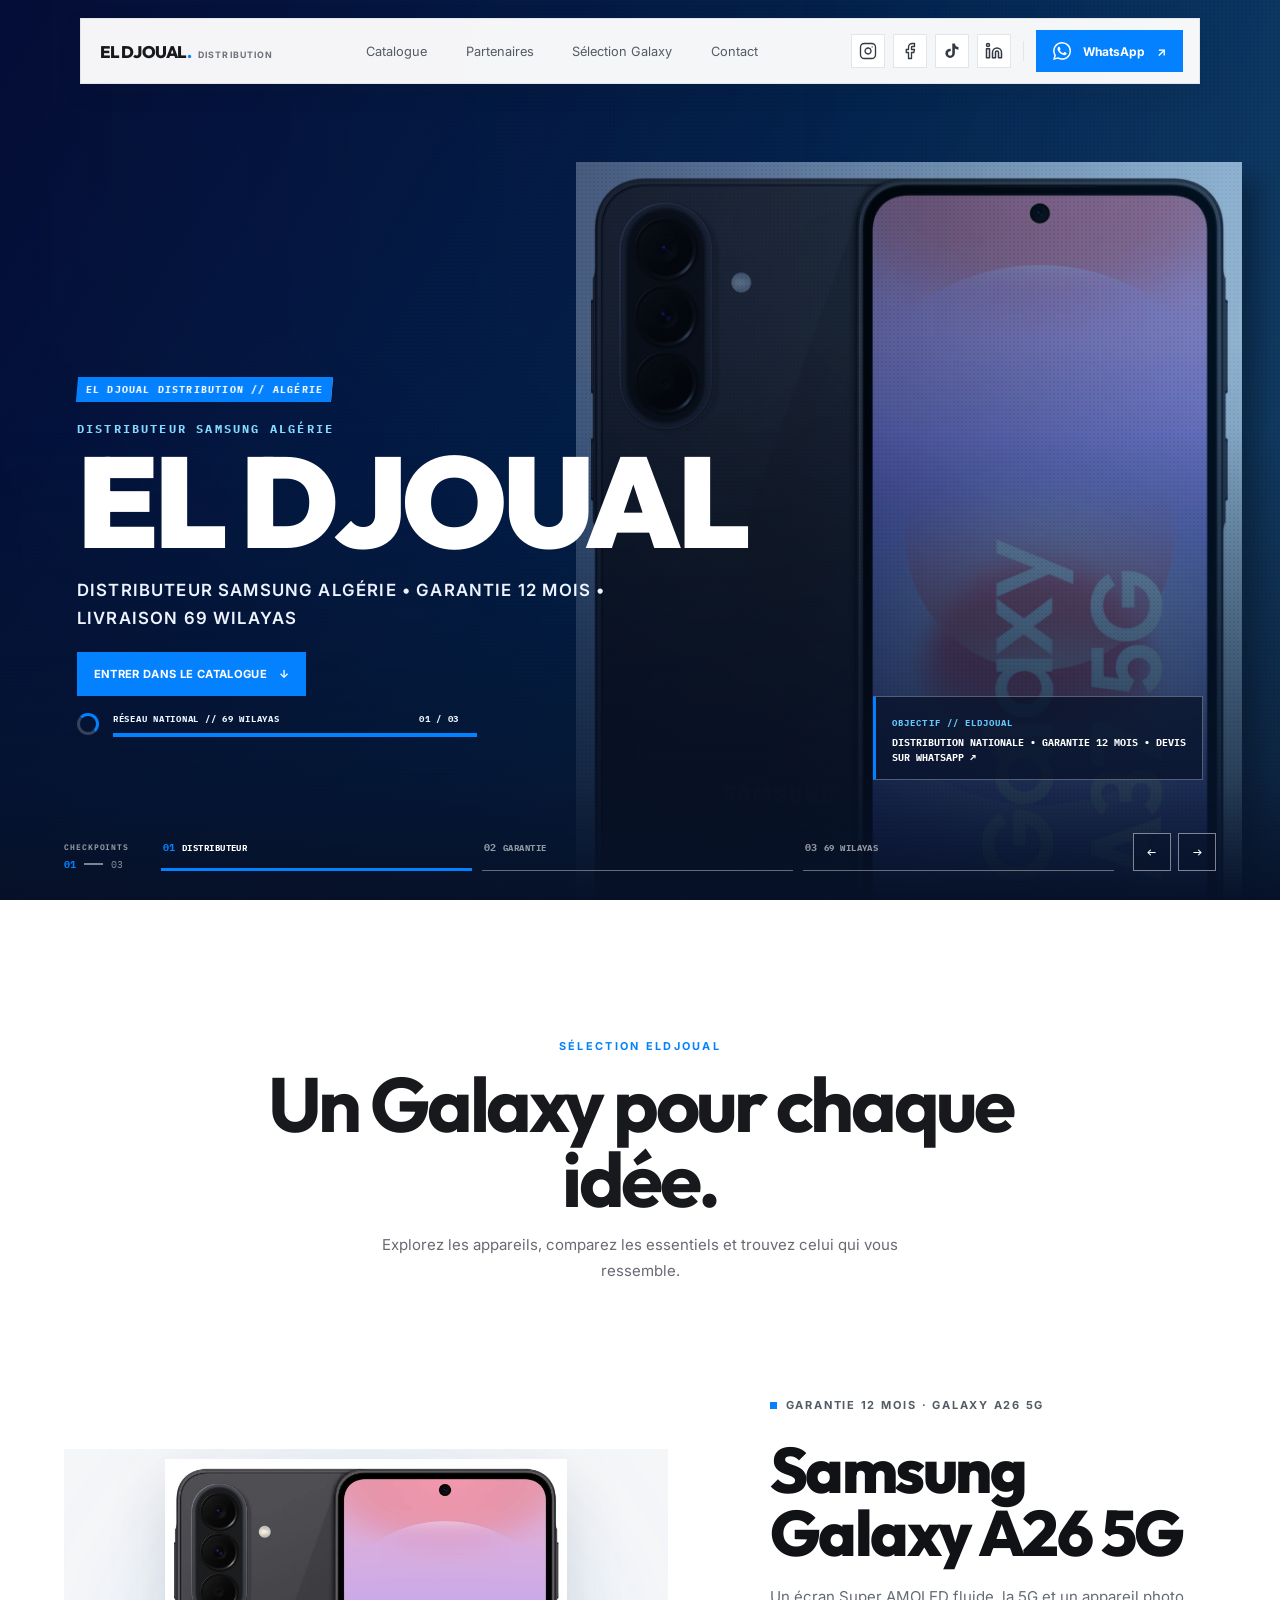
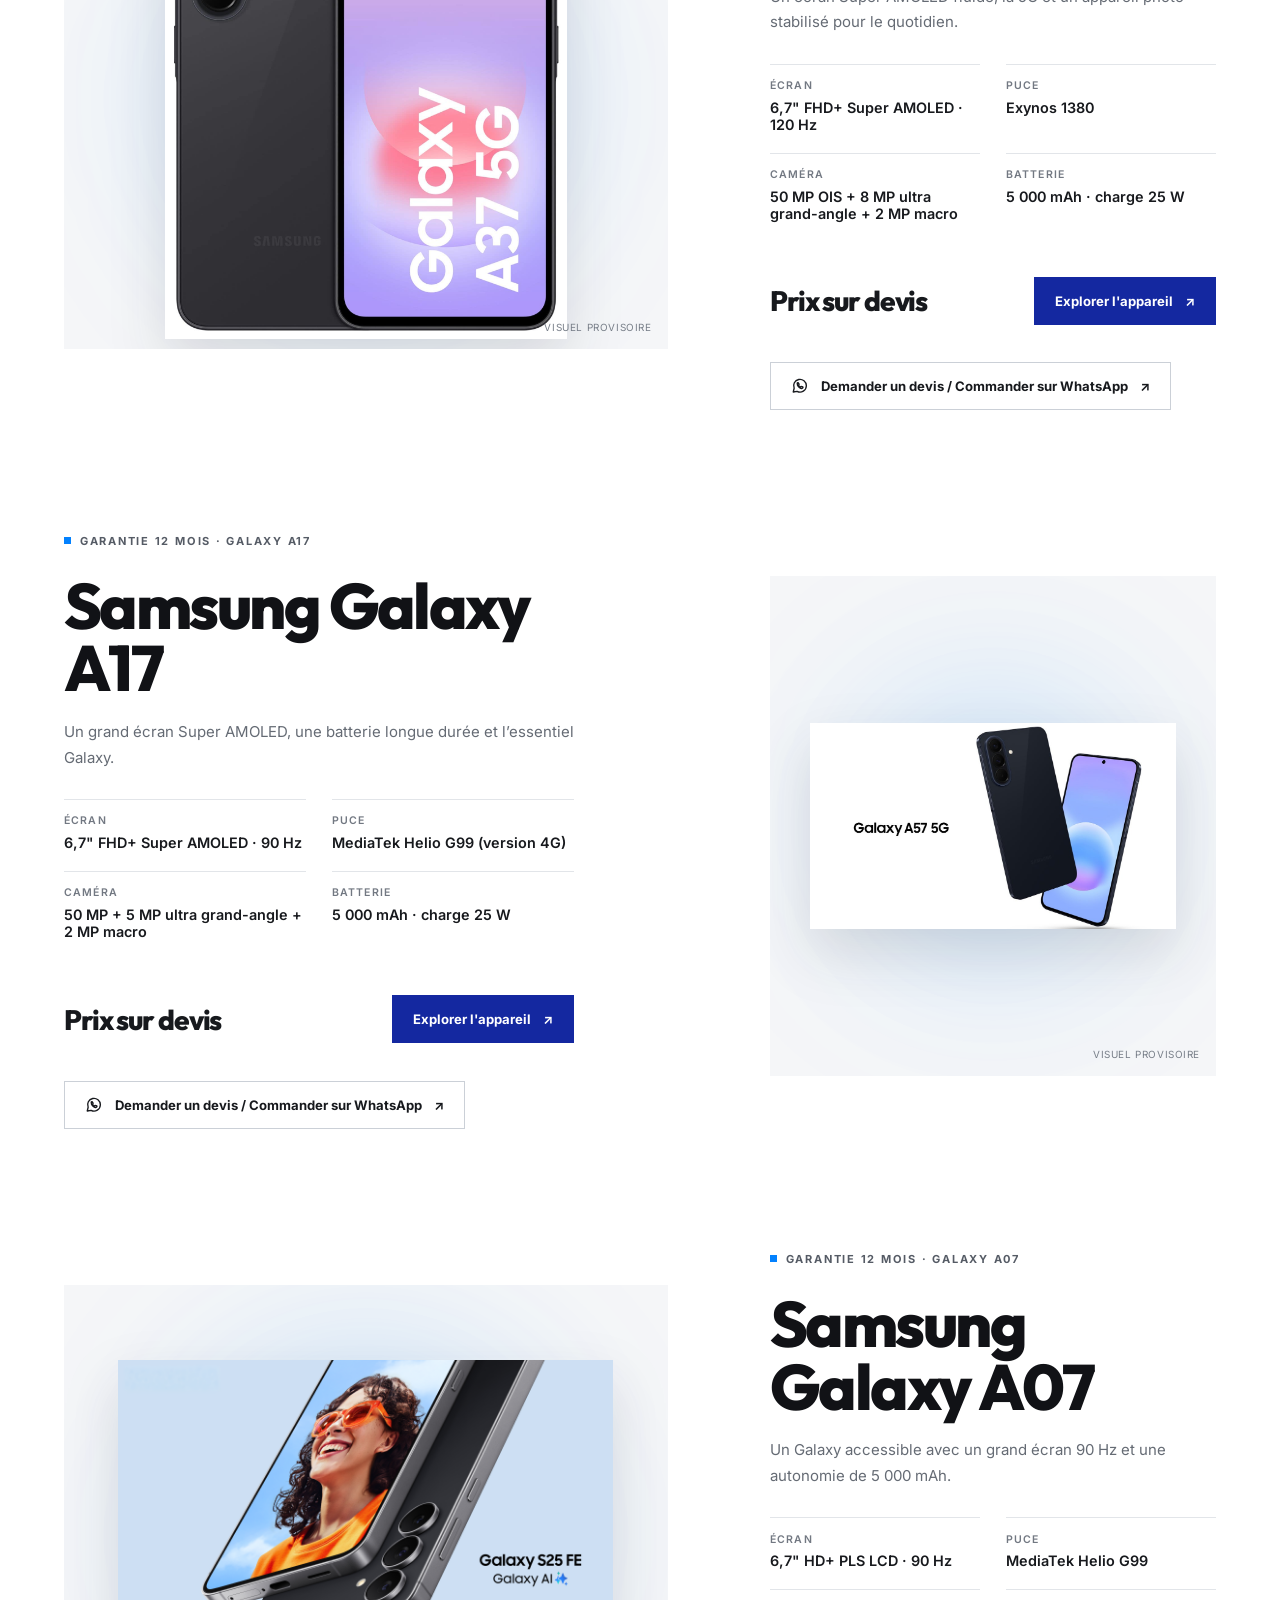
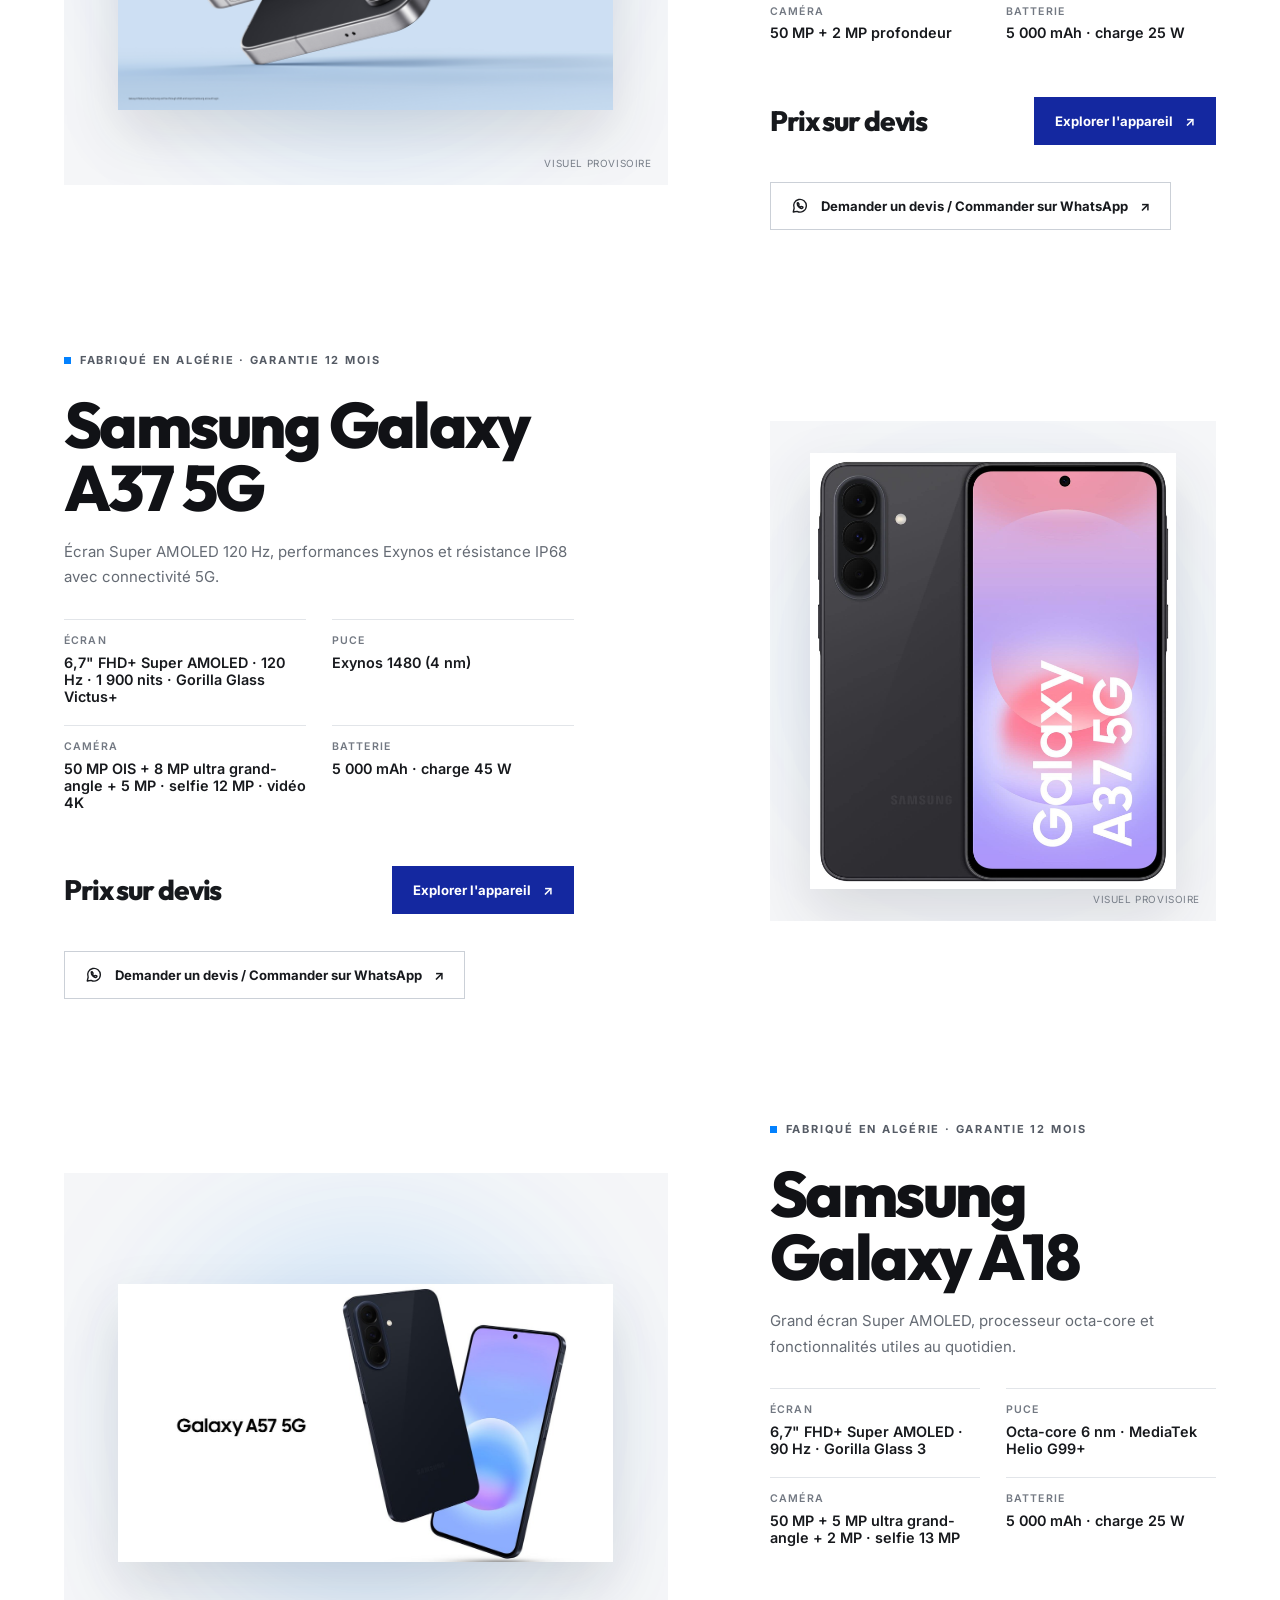
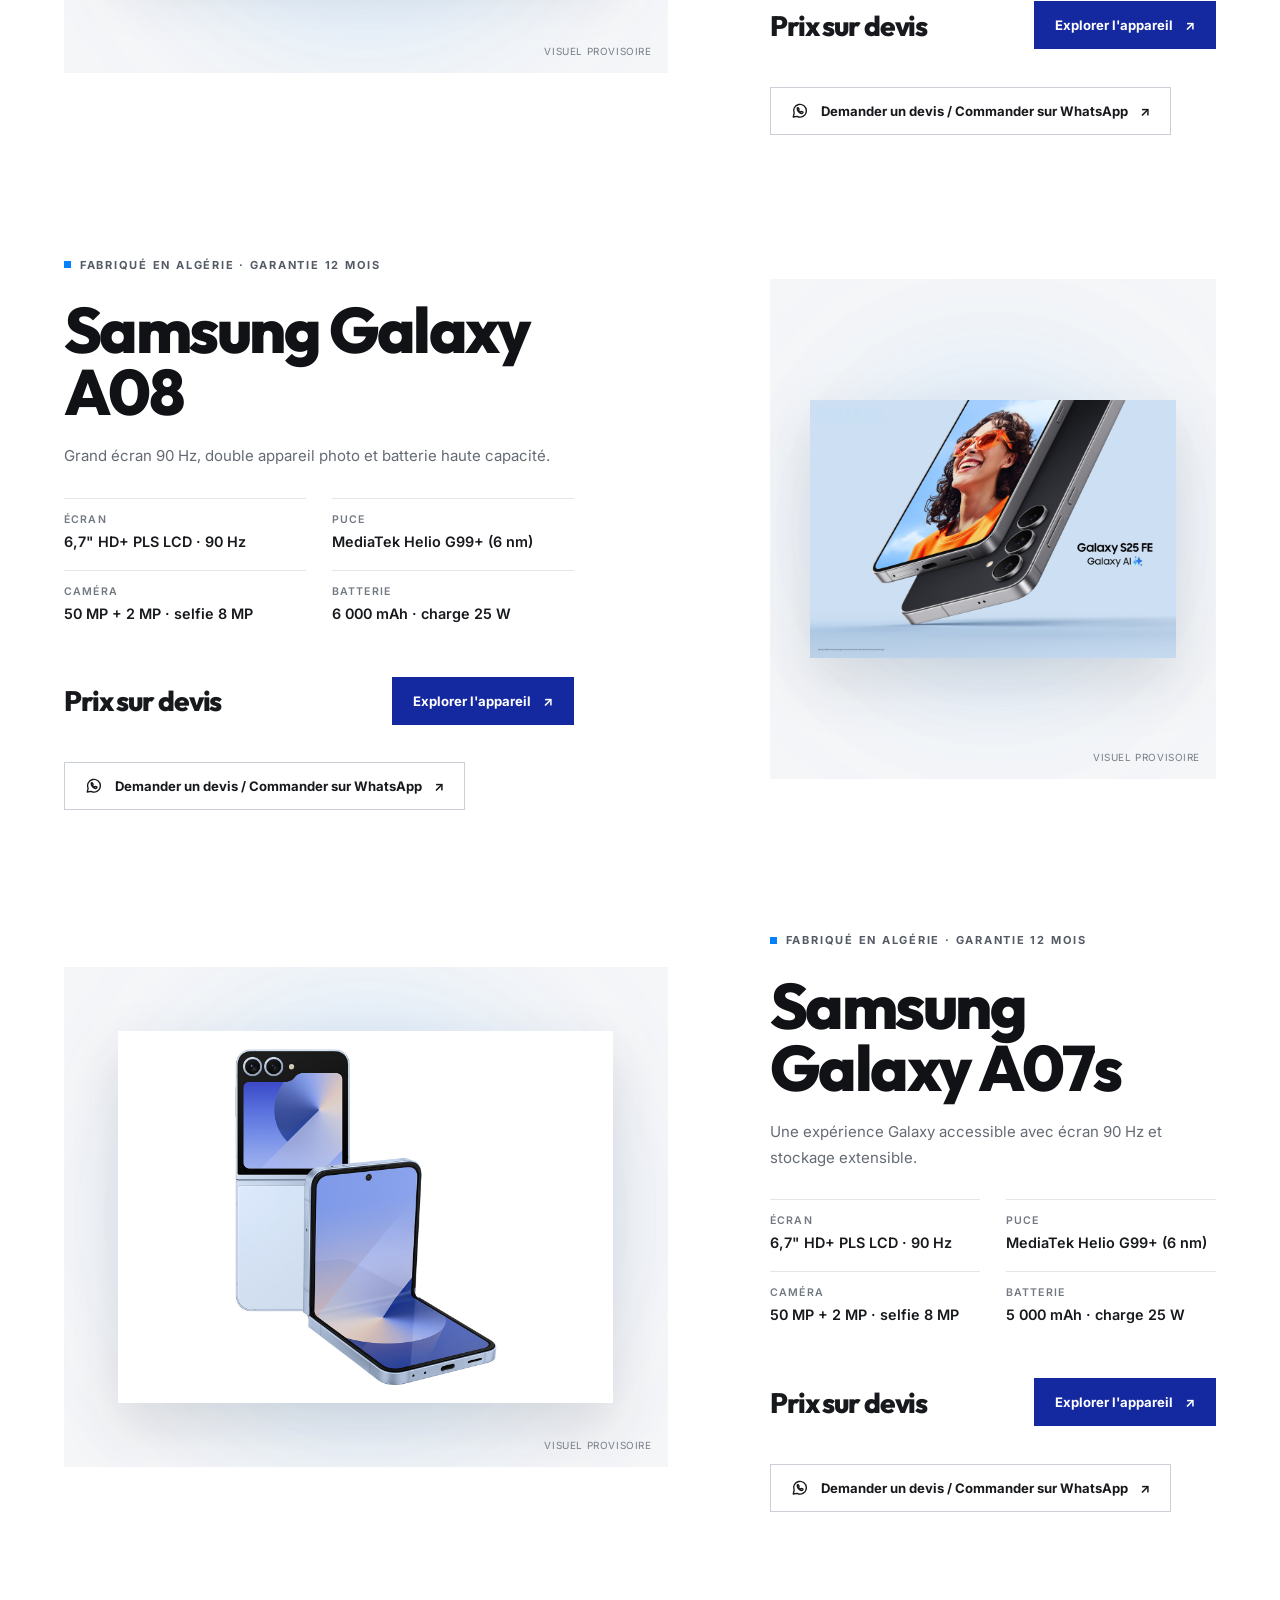
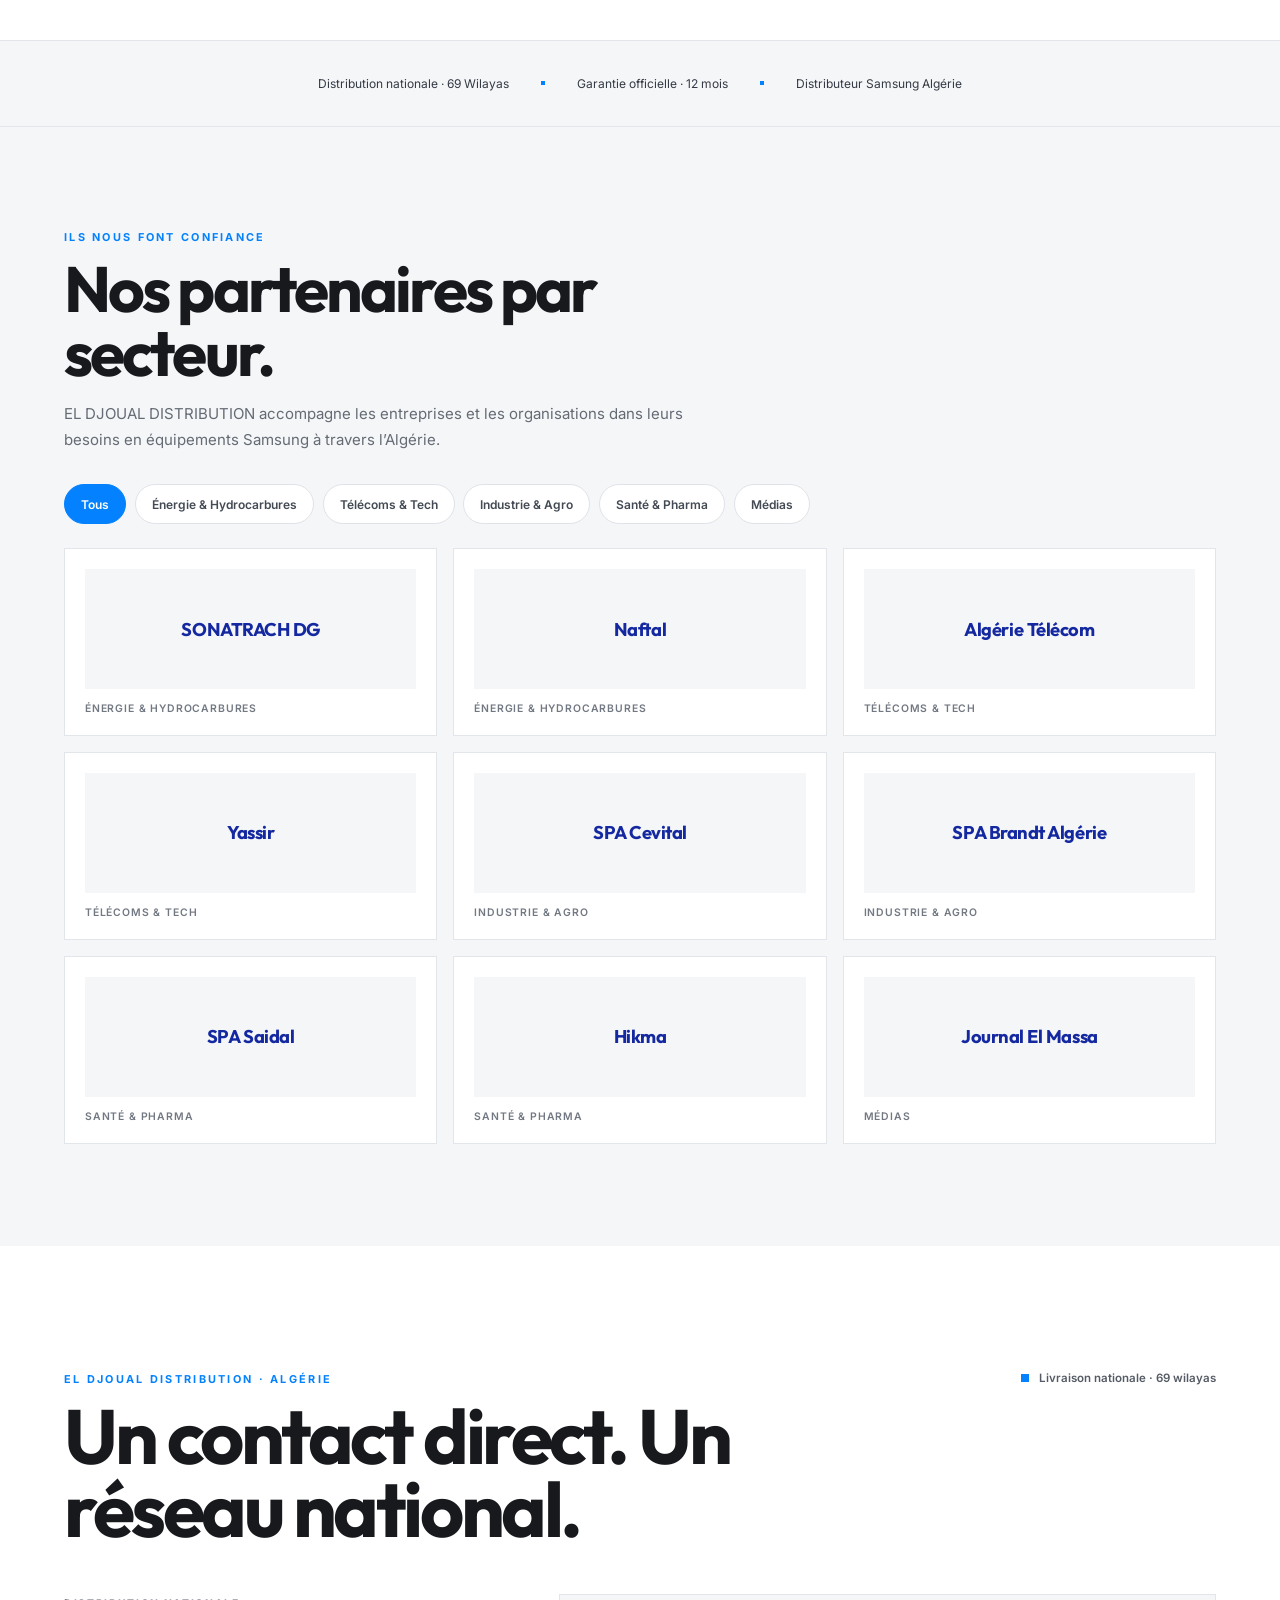
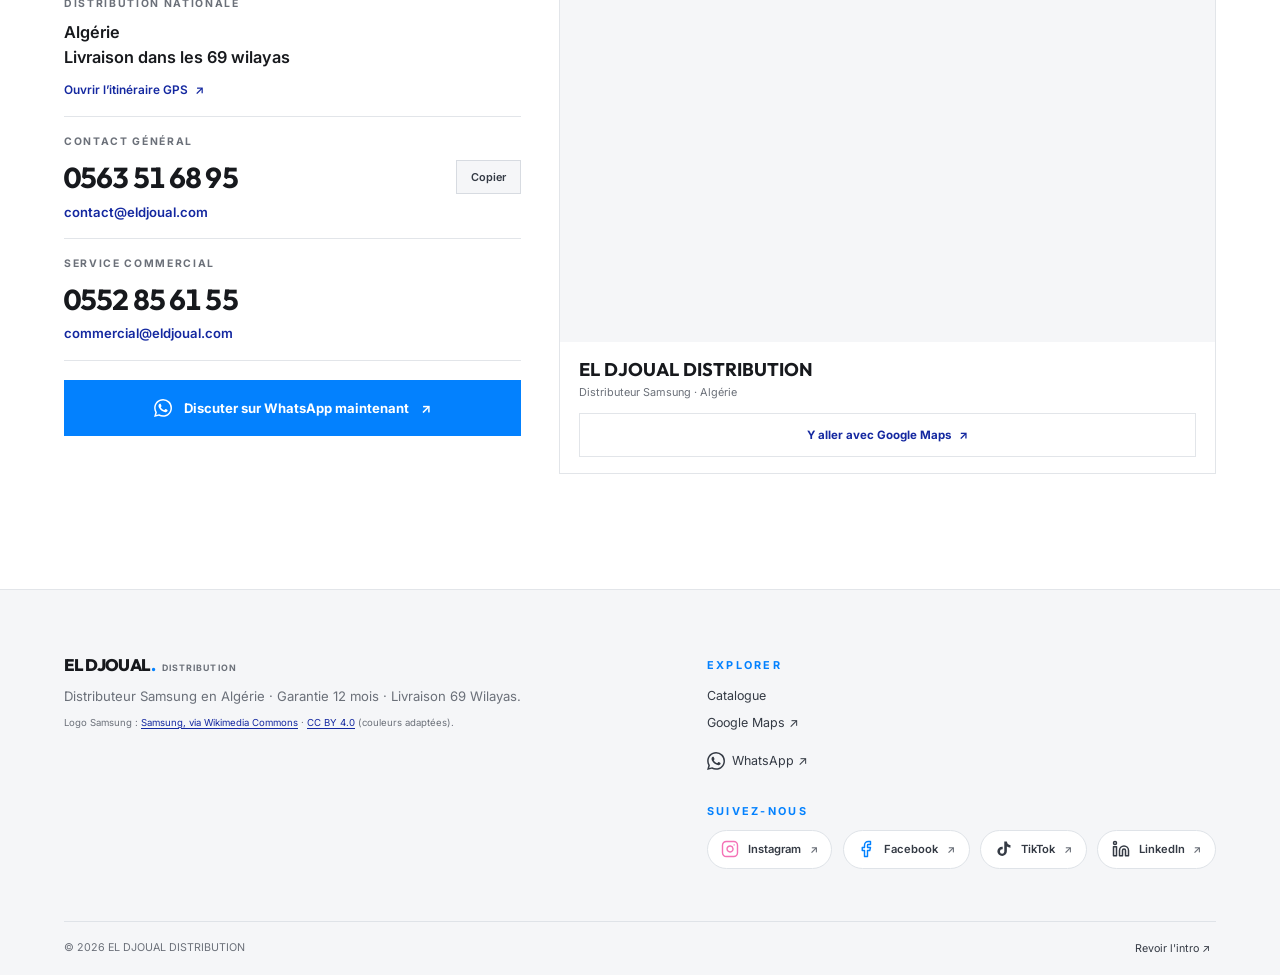
==== commit 83c72736: "5 th Commit" ====
--- a/index.html
+++ b/index.html
@@ -59,11 +59,17 @@
             </svg>
             <span class="nav-social-arrow" aria-hidden="true">↗</span>
           </a>
-          <a class="nav-social-link nav-social-tiktok" href="https://www.tiktok.com/@distributeur.sams" target="_blank" rel="noopener noreferrer" aria-label="TikTok EL DJOUAL DISTRIBUTION"><span class="social-letter" aria-hidden="true">♪</span><span class="nav-social-arrow" aria-hidden="true">↗</span></a>
-          <a class="nav-social-link nav-social-linkedin" href="https://www.linkedin.com/in/distributeur-samsung-algerie-3a11b1452" target="_blank" rel="noopener noreferrer" aria-label="LinkedIn EL DJOUAL DISTRIBUTION"><span class="social-letter" aria-hidden="true">in</span><span class="nav-social-arrow" aria-hidden="true">↗</span></a>
+          <a class="nav-social-link nav-social-tiktok" href="https://www.tiktok.com/@distributeur.sams" target="_blank" rel="noopener noreferrer" aria-label="TikTok EL DJOUAL DISTRIBUTION">
+            <svg class="nav-social-icon" viewBox="0 0 24 24" fill="currentColor" aria-hidden="true"><path d="M19.59 6.69a4.83 4.83 0 0 1-3.77-4.25V2h-3.45v13.67a2.89 2.89 0 0 1-2.88 2.5 2.89 2.89 0 0 1-2.89-2.89 2.89 2.89 0 0 1 2.89-2.89c.28 0 .54.04.79.1v-3.5a6.37 6.37 0 0 0-.79-.05A6.34 6.34 0 0 0 3.15 15a6.34 6.34 0 0 0 6.34 6.34a6.34 6.34 0 0 0 6.34-6.34V8.7a8.16 8.16 0 0 0 4.76 1.52v-3.4a4.85 4.85 0 0 1-1-.13z"/></svg>
+            <span class="nav-social-arrow" aria-hidden="true">↗</span>
+          </a>
+          <a class="nav-social-link nav-social-linkedin" href="https://www.linkedin.com/in/distributeur-samsung-algerie-3a11b1452" target="_blank" rel="noopener noreferrer" aria-label="LinkedIn EL DJOUAL DISTRIBUTION">
+            <svg class="nav-social-icon" viewBox="0 0 24 24" fill="none" stroke="currentColor" stroke-width="2" stroke-linecap="round" stroke-linejoin="round" aria-hidden="true"><path d="M16 8a6 6 0 0 1 6 6v7h-4v-7a2 2 0 0 0-2-2 2 2 0 0 0-2 2v7h-4v-7a6 6 0 0 1 6-6z"/><rect width="4" height="12" x="2" y="9"/><circle cx="4" cy="4" r="2"/></svg>
+            <span class="nav-social-arrow" aria-hidden="true">↗</span>
+          </a>
         </div>
         <span class="nav-social-divider" aria-hidden="true"></span>
-        <a id="navWhatsApp" class="button button-whatsapp nav-cta" href="#" target="_blank" rel="noopener noreferrer">WhatsApp <span aria-hidden="true">↗</span></a>
+        <a id="navWhatsApp" class="button button-whatsapp nav-cta" href="#" target="_blank" rel="noopener noreferrer"><svg class="brand-icon" viewBox="0 0 24 24" fill="currentColor" aria-hidden="true"><path d="M20.52 3.48A11.86 11.86 0 0 0 12.08 0C5.52 0 .18 5.34.18 11.9c0 2.1.55 4.15 1.6 5.96L.08 24l6.3-1.65a11.9 11.9 0 0 0 5.7 1.45h.01c6.56 0 11.9-5.34 11.9-11.9 0-3.18-1.24-6.17-3.47-8.42ZM12.09 21.8h-.01a9.9 9.9 0 0 1-5.04-1.38l-.36-.21-3.74.98 1-3.65-.24-.37a9.87 9.87 0 0 1-1.52-5.27c0-5.47 4.45-9.92 9.92-9.92a9.86 9.86 0 0 1 7.02 2.91 9.86 9.86 0 0 1 2.9 7.02c0 5.47-4.45 9.92-9.93 9.92Zm5.44-7.43c-.3-.15-1.77-.87-2.04-.97-.27-.1-.47-.15-.67.15-.2.3-.77.97-.94 1.17-.17.2-.35.22-.65.07-.3-.15-1.26-.47-2.4-1.49-.89-.79-1.49-1.77-1.67-2.07-.17-.3-.02-.46.13-.61.13-.13.3-.35.45-.52.15-.17.2-.3.3-.5.1-.2.05-.37-.02-.52-.08-.15-.67-1.62-.92-2.22-.24-.58-.49-.5-.67-.51h-.57c-.2 0-.52.07-.79.37-.27.3-1.04 1.02-1.04 2.49s1.07 2.89 1.22 3.09c.15.2 2.1 3.2 5.08 4.49.71.31 1.26.5 1.69.64.71.23 1.36.2 1.87.12.57-.08 1.77-.72 2.02-1.42.25-.7.25-1.29.17-1.42-.07-.12-.27-.2-.57-.35Z"/></svg>WhatsApp <span aria-hidden="true">↗</span></a>
       </div>
       <button id="mobileMenuToggle" class="mobile-menu-toggle" type="button" aria-label="Ouvrir le menu" aria-controls="mobileMenu" aria-expanded="false">
         <span></span><span></span><span></span>
@@ -77,12 +83,12 @@
         <a href="#contact">Contact</a>
       </nav>
       <div class="mobile-menu-socials" aria-label="Réseaux sociaux">
-        <a href="https://www.instagram.com/distributeursamsung" target="_blank" rel="noopener noreferrer">Instagram ↗</a>
-        <a href="https://www.facebook.com/share/19xRUCJAJi/" target="_blank" rel="noopener noreferrer">Facebook ↗</a>
-        <a href="https://www.tiktok.com/@distributeur.sams" target="_blank" rel="noopener noreferrer">TikTok ↗</a>
-        <a href="https://www.linkedin.com/in/distributeur-samsung-algerie-3a11b1452" target="_blank" rel="noopener noreferrer">LinkedIn ↗</a>
-      </div>
-      <a id="mobileWhatsApp" class="button button-whatsapp mobile-menu-cta" href="#" target="_blank" rel="noopener noreferrer">WhatsApp <span aria-hidden="true">↗</span></a>
+        <a href="https://www.instagram.com/distributeursamsung" target="_blank" rel="noopener noreferrer"><svg class="brand-icon" viewBox="0 0 24 24" fill="none" stroke="currentColor" stroke-width="2" stroke-linecap="round" stroke-linejoin="round" aria-hidden="true"><rect width="20" height="20" x="2" y="2" rx="5"/><path d="M16 11.37A4 4 0 1 1 12.63 8 4 4 0 0 1 16 11.37z"/><line x1="17.5" x2="17.51" y1="6.5" y2="6.5"/></svg>Instagram ↗</a>
+        <a href="https://www.facebook.com/share/19xRUCJAJi/" target="_blank" rel="noopener noreferrer"><svg class="brand-icon" viewBox="0 0 24 24" fill="none" stroke="currentColor" stroke-width="2" stroke-linecap="round" stroke-linejoin="round" aria-hidden="true"><path d="M18 2h-3a5 5 0 0 0-5 5v3H7v4h3v8h4v-8h3l1-4h-4V7a1 1 0 0 1 1-1h3z"/></svg>Facebook ↗</a>
+        <a href="https://www.tiktok.com/@distributeur.sams" target="_blank" rel="noopener noreferrer"><svg class="brand-icon" viewBox="0 0 24 24" fill="currentColor" aria-hidden="true"><path d="M19.59 6.69a4.83 4.83 0 0 1-3.77-4.25V2h-3.45v13.67a2.89 2.89 0 0 1-2.88 2.5 2.89 2.89 0 0 1-2.89-2.89 2.89 2.89 0 0 1 2.89-2.89c.28 0 .54.04.79.1v-3.5a6.37 6.37 0 0 0-.79-.05A6.34 6.34 0 0 0 3.15 15a6.34 6.34 0 0 0 6.34 6.34a6.34 6.34 0 0 0 6.34-6.34V8.7a8.16 8.16 0 0 0 4.76 1.52v-3.4a4.85 4.85 0 0 1-1-.13z"/></svg>TikTok ↗</a>
+        <a href="https://www.linkedin.com/in/distributeur-samsung-algerie-3a11b1452" target="_blank" rel="noopener noreferrer"><svg class="brand-icon" viewBox="0 0 24 24" fill="none" stroke="currentColor" stroke-width="2" stroke-linecap="round" stroke-linejoin="round" aria-hidden="true"><path d="M16 8a6 6 0 0 1 6 6v7h-4v-7a2 2 0 0 0-2-2 2 2 0 0 0-2 2v7h-4v-7a6 6 0 0 1 6-6z"/><rect width="4" height="12" x="2" y="9"/><circle cx="4" cy="4" r="2"/></svg>LinkedIn ↗</a>
+      </div>
+      <a id="mobileWhatsApp" class="button button-whatsapp mobile-menu-cta" href="#" target="_blank" rel="noopener noreferrer"><svg class="brand-icon" viewBox="0 0 24 24" fill="currentColor" aria-hidden="true"><path d="M20.52 3.48A11.86 11.86 0 0 0 12.08 0C5.52 0 .18 5.34.18 11.9c0 2.1.55 4.15 1.6 5.96L.08 24l6.3-1.65a11.9 11.9 0 0 0 5.7 1.45h.01c6.56 0 11.9-5.34 11.9-11.9 0-3.18-1.24-6.17-3.47-8.42ZM12.09 21.8h-.01a9.9 9.9 0 0 1-5.04-1.38l-.36-.21-3.74.98 1-3.65-.24-.37a9.87 9.87 0 0 1-1.52-5.27c0-5.47 4.45-9.92 9.92-9.92a9.86 9.86 0 0 1 7.02 2.91 9.86 9.86 0 0 1 2.9 7.02c0 5.47-4.45 9.92-9.93 9.92Zm5.44-7.43c-.3-.15-1.77-.87-2.04-.97-.27-.1-.47-.15-.67.15-.2.3-.77.97-.94 1.17-.17.2-.35.22-.65.07-.3-.15-1.26-.47-2.4-1.49-.89-.79-1.49-1.77-1.67-2.07-.17-.3-.02-.46.13-.61.13-.13.3-.35.45-.52.15-.17.2-.3.3-.5.1-.2.05-.37-.02-.52-.08-.15-.67-1.62-.92-2.22-.24-.58-.49-.5-.67-.51h-.57c-.2 0-.52.07-.79.37-.27.3-1.04 1.02-1.04 2.49s1.07 2.89 1.22 3.09c.15.2 2.1 3.2 5.08 4.49.71.31 1.26.5 1.69.64.71.23 1.36.2 1.87.12.57-.08 1.77-.72 2.02-1.42.25-.7.25-1.29.17-1.42-.07-.12-.27-.2-.57-.35Z"/></svg>WhatsApp <span aria-hidden="true">↗</span></a>
     </div>
   </header>
 
@@ -192,6 +198,7 @@
             </article>
 
             <a id="contactWhatsapp" class="button contact-whatsapp" href="#" target="_blank" rel="noopener noreferrer">
+              <svg class="brand-icon" viewBox="0 0 24 24" fill="currentColor" aria-hidden="true"><path d="M20.52 3.48A11.86 11.86 0 0 0 12.08 0C5.52 0 .18 5.34.18 11.9c0 2.1.55 4.15 1.6 5.96L.08 24l6.3-1.65a11.9 11.9 0 0 0 5.7 1.45h.01c6.56 0 11.9-5.34 11.9-11.9 0-3.18-1.24-6.17-3.47-8.42ZM12.09 21.8h-.01a9.9 9.9 0 0 1-5.04-1.38l-.36-.21-3.74.98 1-3.65-.24-.37a9.87 9.87 0 0 1-1.52-5.27c0-5.47 4.45-9.92 9.92-9.92a9.86 9.86 0 0 1 7.02 2.91 9.86 9.86 0 0 1 2.9 7.02c0 5.47-4.45 9.92-9.93 9.92Zm5.44-7.43c-.3-.15-1.77-.87-2.04-.97-.27-.1-.47-.15-.67.15-.2.3-.77.97-.94 1.17-.17.2-.35.22-.65.07-.3-.15-1.26-.47-2.4-1.49-.89-.79-1.49-1.77-1.67-2.07-.17-.3-.02-.46.13-.61.13-.13.3-.35.45-.52.15-.17.2-.3.3-.5.1-.2.05-.37-.02-.52-.08-.15-.67-1.62-.92-2.22-.24-.58-.49-.5-.67-.51h-.57c-.2 0-.52.07-.79.37-.27.3-1.04 1.02-1.04 2.49s1.07 2.89 1.22 3.09c.15.2 2.1 3.2 5.08 4.49.71.31 1.26.5 1.69.64.71.23 1.36.2 1.87.12.57-.08 1.77-.72 2.02-1.42.25-.7.25-1.29.17-1.42-.07-.12-.27-.2-.57-.35Z"/></svg>
               Discuter sur WhatsApp maintenant <span aria-hidden="true">↗</span>
             </a>
           </div>
@@ -224,7 +231,7 @@
 
   <!-- Studio modal for product angles and specifications. -->
   <div id="detailModal" class="modal-layer" role="dialog" aria-modal="true" aria-labelledby="detailTitle" aria-hidden="true">
-    <div class="studio-panel">
+    <div class="studio-panel" data-lenis-prevent>
       <button id="closeDetail" class="modal-close" type="button" aria-label="Fermer les détails">×</button>
       <div class="studio-gallery">
         <div id="studioViewer" class="studio-viewer">
@@ -240,7 +247,7 @@
         <dl id="detailSpecs" class="spec-table"></dl>
         <div class="studio-order">
           <p id="detailPrice" class="price"></p>
-          <a id="detailWhatsApp" class="button button-whatsapp" href="#" target="_blank" rel="noopener">Demander un devis / Commander sur WhatsApp <span aria-hidden="true">↗</span></a>
+          <a id="detailWhatsApp" class="button button-whatsapp" href="#" target="_blank" rel="noopener"><svg class="brand-icon" viewBox="0 0 24 24" fill="currentColor" aria-hidden="true"><path d="M20.52 3.48A11.86 11.86 0 0 0 12.08 0C5.52 0 .18 5.34.18 11.9c0 2.1.55 4.15 1.6 5.96L.08 24l6.3-1.65a11.9 11.9 0 0 0 5.7 1.45h.01c6.56 0 11.9-5.34 11.9-11.9 0-3.18-1.24-6.17-3.47-8.42ZM12.09 21.8h-.01a9.9 9.9 0 0 1-5.04-1.38l-.36-.21-3.74.98 1-3.65-.24-.37a9.87 9.87 0 0 1-1.52-5.27c0-5.47 4.45-9.92 9.92-9.92a9.86 9.86 0 0 1 7.02 2.91 9.86 9.86 0 0 1 2.9 7.02c0 5.47-4.45 9.92-9.93 9.92Zm5.44-7.43c-.3-.15-1.77-.87-2.04-.97-.27-.1-.47-.15-.67.15-.2.3-.77.97-.94 1.17-.17.2-.35.22-.65.07-.3-.15-1.26-.47-2.4-1.49-.89-.79-1.49-1.77-1.67-2.07-.17-.3-.02-.46.13-.61.13-.13.3-.35.45-.52.15-.17.2-.3.3-.5.1-.2.05-.37-.02-.52-.08-.15-.67-1.62-.92-2.22-.24-.58-.49-.5-.67-.51h-.57c-.2 0-.52.07-.79.37-.27.3-1.04 1.02-1.04 2.49s1.07 2.89 1.22 3.09c.15.2 2.1 3.2 5.08 4.49.71.31 1.26.5 1.69.64.71.23 1.36.2 1.87.12.57-.08 1.77-.72 2.02-1.42.25-.7.25-1.29.17-1.42-.07-.12-.27-.2-.57-.35Z"/></svg>Demander un devis / Commander sur WhatsApp <span aria-hidden="true">↗</span></a>
         </div>
       </div>
     </div>
@@ -248,7 +255,7 @@
 
   <!-- Samsung spotlight, opened from navigation or after the intro. -->
   <div id="promoModal" class="modal-layer promo-layer" role="dialog" aria-modal="true" aria-labelledby="promoTitle" aria-hidden="true">
-    <div class="promo-panel">
+    <div class="promo-panel" data-lenis-prevent>
       <button id="closePromo" class="modal-close" type="button" aria-label="Fermer la sélection">×</button>
       <p class="eyebrow">À la une chez Eldjoual</p>
       <h2 id="promoTitle" class="promo-title">La sélection Galaxy.</h2>
@@ -270,7 +277,7 @@
         <p class="eyebrow">Explorer</p>
         <a href="#catalogue">Catalogue</a>
         <a id="footerMaps" href="https://maps.app.goo.gl/nc4N5kCj3Bnv2JJ2A?g_st=ac" target="_blank" rel="noopener noreferrer">Google Maps ↗</a>
-        <a href="#" id="footerWhatsapp" target="_blank" rel="noopener noreferrer">WhatsApp ↗</a>
+        <a href="#" id="footerWhatsapp" target="_blank" rel="noopener noreferrer"><svg class="brand-icon" viewBox="0 0 24 24" fill="currentColor" aria-hidden="true"><path d="M20.52 3.48A11.86 11.86 0 0 0 12.08 0C5.52 0 .18 5.34.18 11.9c0 2.1.55 4.15 1.6 5.96L.08 24l6.3-1.65a11.9 11.9 0 0 0 5.7 1.45h.01c6.56 0 11.9-5.34 11.9-11.9 0-3.18-1.24-6.17-3.47-8.42ZM12.09 21.8h-.01a9.9 9.9 0 0 1-5.04-1.38l-.36-.21-3.74.98 1-3.65-.24-.37a9.87 9.87 0 0 1-1.52-5.27c0-5.47 4.45-9.92 9.92-9.92a9.86 9.86 0 0 1 7.02 2.91 9.86 9.86 0 0 1 2.9 7.02c0 5.47-4.45 9.92-9.93 9.92Zm5.44-7.43c-.3-.15-1.77-.87-2.04-.97-.27-.1-.47-.15-.67.15-.2.3-.77.97-.94 1.17-.17.2-.35.22-.65.07-.3-.15-1.26-.47-2.4-1.49-.89-.79-1.49-1.77-1.67-2.07-.17-.3-.02-.46.13-.61.13-.13.3-.35.45-.52.15-.17.2-.3.3-.5.1-.2.05-.37-.02-.52-.08-.15-.67-1.62-.92-2.22-.24-.58-.49-.5-.67-.51h-.57c-.2 0-.52.07-.79.37-.27.3-1.04 1.02-1.04 2.49s1.07 2.89 1.22 3.09c.15.2 2.1 3.2 5.08 4.49.71.31 1.26.5 1.69.64.71.23 1.36.2 1.87.12.57-.08 1.77-.72 2.02-1.42.25-.7.25-1.29.17-1.42-.07-.12-.27-.2-.57-.35Z"/></svg>WhatsApp ↗</a>
         <p class="eyebrow footer-social-heading">Suivez-nous</p>
         <div class="footer-socials" aria-label="Réseaux sociaux Eldjoual">
           <a class="footer-social-link footer-social-instagram" href="https://www.instagram.com/distributeursamsung" target="_blank" rel="noopener noreferrer" aria-label="Instagram EL DJOUAL DISTRIBUTION">
@@ -289,8 +296,8 @@
             <span>Facebook</span>
             <span class="footer-social-arrow" aria-hidden="true">↗</span>
           </a>
-          <a class="footer-social-link footer-social-tiktok" href="https://www.tiktok.com/@distributeur.sams" target="_blank" rel="noopener noreferrer" aria-label="TikTok EL DJOUAL DISTRIBUTION"><span class="social-letter" aria-hidden="true">♪</span><span>TikTok</span><span class="footer-social-arrow" aria-hidden="true">↗</span></a>
-          <a class="footer-social-link footer-social-linkedin" href="https://www.linkedin.com/in/distributeur-samsung-algerie-3a11b1452" target="_blank" rel="noopener noreferrer" aria-label="LinkedIn EL DJOUAL DISTRIBUTION"><span class="social-letter" aria-hidden="true">in</span><span>LinkedIn</span><span class="footer-social-arrow" aria-hidden="true">↗</span></a>
+          <a class="footer-social-link footer-social-tiktok" href="https://www.tiktok.com/@distributeur.sams" target="_blank" rel="noopener noreferrer" aria-label="TikTok EL DJOUAL DISTRIBUTION"><svg class="footer-social-icon" viewBox="0 0 24 24" fill="currentColor" aria-hidden="true"><path d="M19.59 6.69a4.83 4.83 0 0 1-3.77-4.25V2h-3.45v13.67a2.89 2.89 0 0 1-2.88 2.5 2.89 2.89 0 0 1-2.89-2.89 2.89 2.89 0 0 1 2.89-2.89c.28 0 .54.04.79.1v-3.5a6.37 6.37 0 0 0-.79-.05A6.34 6.34 0 0 0 3.15 15a6.34 6.34 0 0 0 6.34 6.34a6.34 6.34 0 0 0 6.34-6.34V8.7a8.16 8.16 0 0 0 4.76 1.52v-3.4a4.85 4.85 0 0 1-1-.13z"/></svg><span>TikTok</span><span class="footer-social-arrow" aria-hidden="true">↗</span></a>
+          <a class="footer-social-link footer-social-linkedin" href="https://www.linkedin.com/in/distributeur-samsung-algerie-3a11b1452" target="_blank" rel="noopener noreferrer" aria-label="LinkedIn EL DJOUAL DISTRIBUTION"><svg class="footer-social-icon" viewBox="0 0 24 24" fill="none" stroke="currentColor" stroke-width="2" stroke-linecap="round" stroke-linejoin="round" aria-hidden="true"><path d="M16 8a6 6 0 0 1 6 6v7h-4v-7a2 2 0 0 0-2-2 2 2 0 0 0-2 2v7h-4v-7a6 6 0 0 1 6-6z"/><rect width="4" height="12" x="2" y="9"/><circle cx="4" cy="4" r="2"/></svg><span>LinkedIn</span><span class="footer-social-arrow" aria-hidden="true">↗</span></a>
         </div>
       </div>
     </div>
--- a/styles.css
+++ b/styles.css
@@ -674,8 +674,8 @@
 /* Product studio modal */
 .modal-layer { position: fixed; inset: 0; z-index: 80; display: grid; place-items: center; padding: 1.5rem; background: rgb(0 0 0 / 74%); opacity: 0; visibility: hidden; backdrop-filter: blur(24px); -webkit-backdrop-filter: blur(24px); transition: opacity .3s ease, visibility .3s; }
 .modal-layer.is-open { opacity: 1; visibility: visible; }
-.studio-panel, .promo-panel { position: relative; width: min(1180px, 100%); max-height: min(850px, 92vh); overflow: auto; border: 1px solid rgb(255 255 255 / 12%); border-radius: 1.7rem; background: rgb(13 14 18 / 95%); box-shadow: 0 40px 130px rgb(0 0 0 / 55%); transform: translateY(24px) scale(.985); transition: transform .5s var(--ease-out); }
-.modal-layer.is-open .studio-panel, .modal-layer.is-open .promo-panel { transform: translateY(0) scale(1); }
+.studio-panel, .promo-panel { position: relative; width: min(1180px, 100%); max-height: min(850px, 90vh); overflow-y: auto; overscroll-behavior: contain; border: 1px solid rgb(255 255 255 / 12%); border-radius: 1.7rem; background: rgb(13 14 18 / 95%); box-shadow: 0 40px 130px rgb(0 0 0 / 55%); opacity: 0; transition: opacity .25s ease; }
+.modal-layer.is-open .studio-panel, .modal-layer.is-open .promo-panel { opacity: 1; }
 .studio-panel { display: grid; grid-template-columns: minmax(0, 1.05fr) minmax(330px, .95fr); padding: clamp(1.2rem, 3vw, 2.3rem); gap: clamp(1.4rem, 4vw, 3.5rem); }
 .modal-close { position: absolute; top: 1rem; right: 1rem; z-index: 5; display: grid; width: 42px; height: 42px; place-items: center; border: 1px solid var(--hairline); border-radius: 50%; background: rgb(255 255 255 / 6%); color: white; font-size: 1.5rem; transition: background .2s; }
 .modal-close:hover { background: rgb(255 255 255 / 15%); }
@@ -747,10 +747,12 @@
 .footer-social-link:hover { transform: translateY(-2px); background: rgb(255 255 255 / 6%); color: white; }
 .footer-social-instagram:hover { border-color: rgb(236 72 153 / 42%); box-shadow: 0 0 25px rgb(236 72 153 / 16%); }
 .footer-social-facebook:hover { border-color: rgb(3 129 254 / 48%); box-shadow: 0 0 25px rgb(3 129 254 / 18%); }
-.footer-social-icon { width: 16px; height: 16px; flex: 0 0 auto; transition: transform .3s var(--ease-out); }
+.brand-icon { display: inline-block; width: 18px; height: 18px; flex: 0 0 auto; }
+.footer-social-icon { width: 18px; height: 18px; flex: 0 0 auto; transition: transform .3s var(--ease-out); }
 .footer-social-instagram .footer-social-icon { color: #f472b6; }
 .footer-social-facebook .footer-social-icon { color: var(--blue); }
 .footer-social-link:hover .footer-social-icon { transform: scale(1.1); }
+#footerWhatsapp { display: inline-flex; align-items: center; gap: .45rem; }
 .footer-social-arrow { color: #777983; font-size: .66rem; transition: color .2s, transform .2s; }
 .footer-social-instagram:hover .footer-social-arrow { color: #f472b6; }
 .footer-social-facebook:hover .footer-social-arrow { color: var(--blue); }
@@ -988,6 +990,9 @@
 
 .modal-layer { background: rgb(15 23 42 / 42%); backdrop-filter: blur(8px); -webkit-backdrop-filter: blur(8px); }
 .studio-panel, .promo-panel {
+  max-height: min(850px, 90vh);
+  overflow-y: auto;
+  overscroll-behavior: contain;
   border: 1px solid #e2e5e9;
   border-radius: 0;
   background: #fff;
@@ -1181,6 +1186,9 @@
   }
   .mobile-menu-socials { display: grid; grid-template-columns: repeat(2, minmax(0, 1fr)); gap: .5rem; margin: 1rem 0; }
   .mobile-menu-socials a {
+    display: flex;
+    align-items: center;
+    gap: .5rem;
     padding: .65rem .7rem;
     border: 1px solid #e2e5e9;
     background: #f5f6f8;
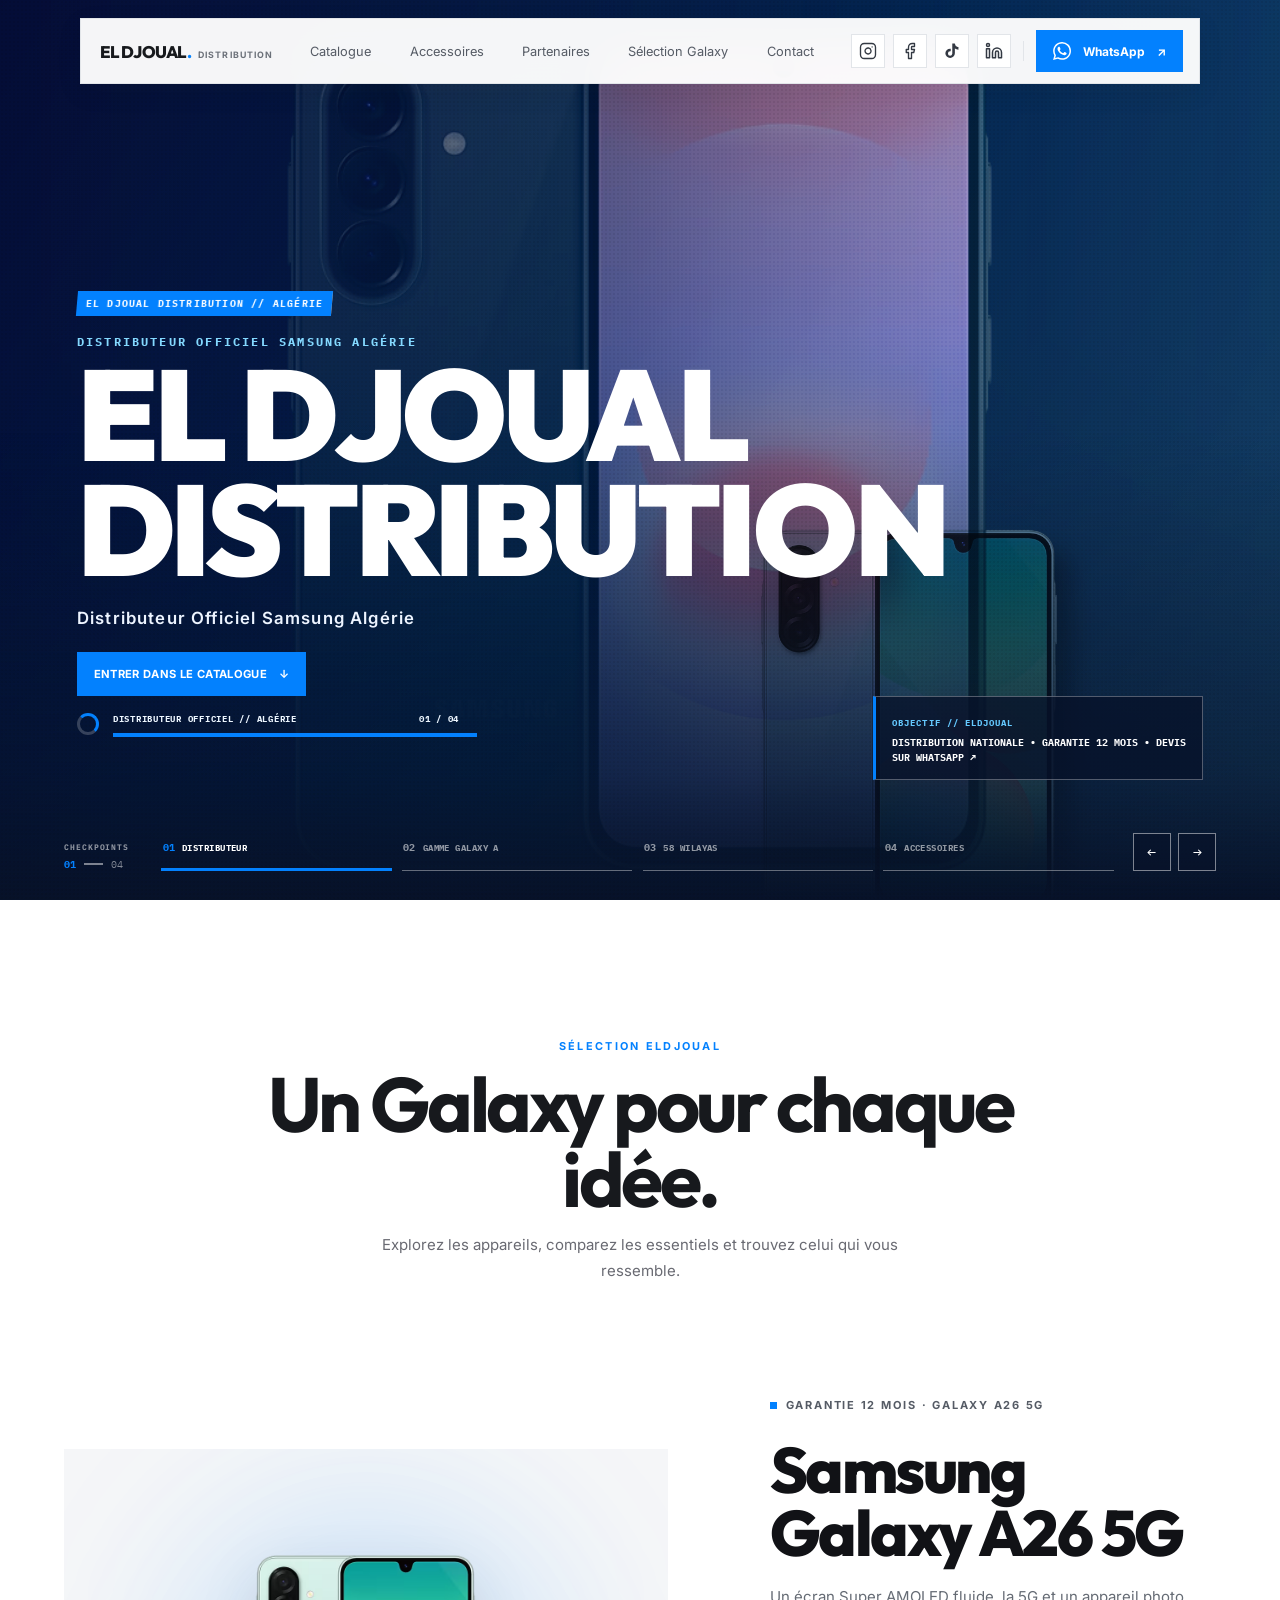
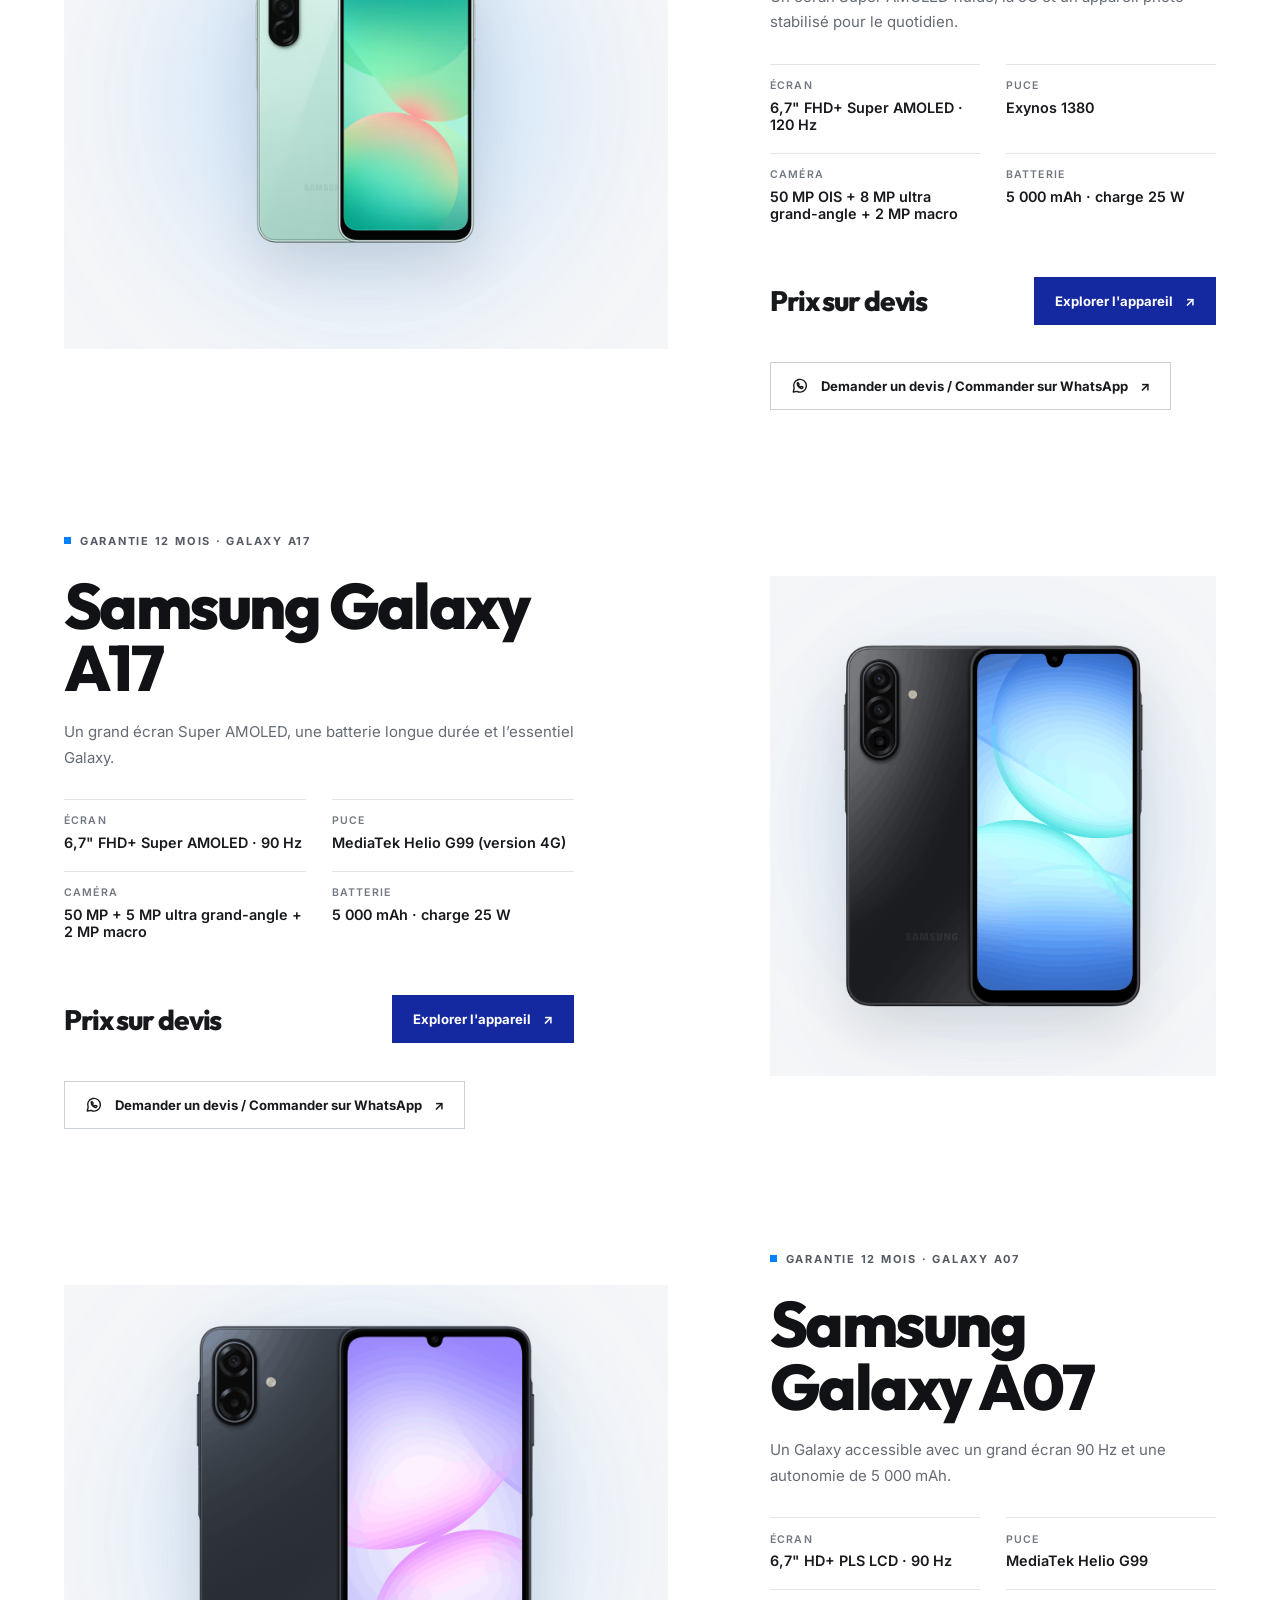
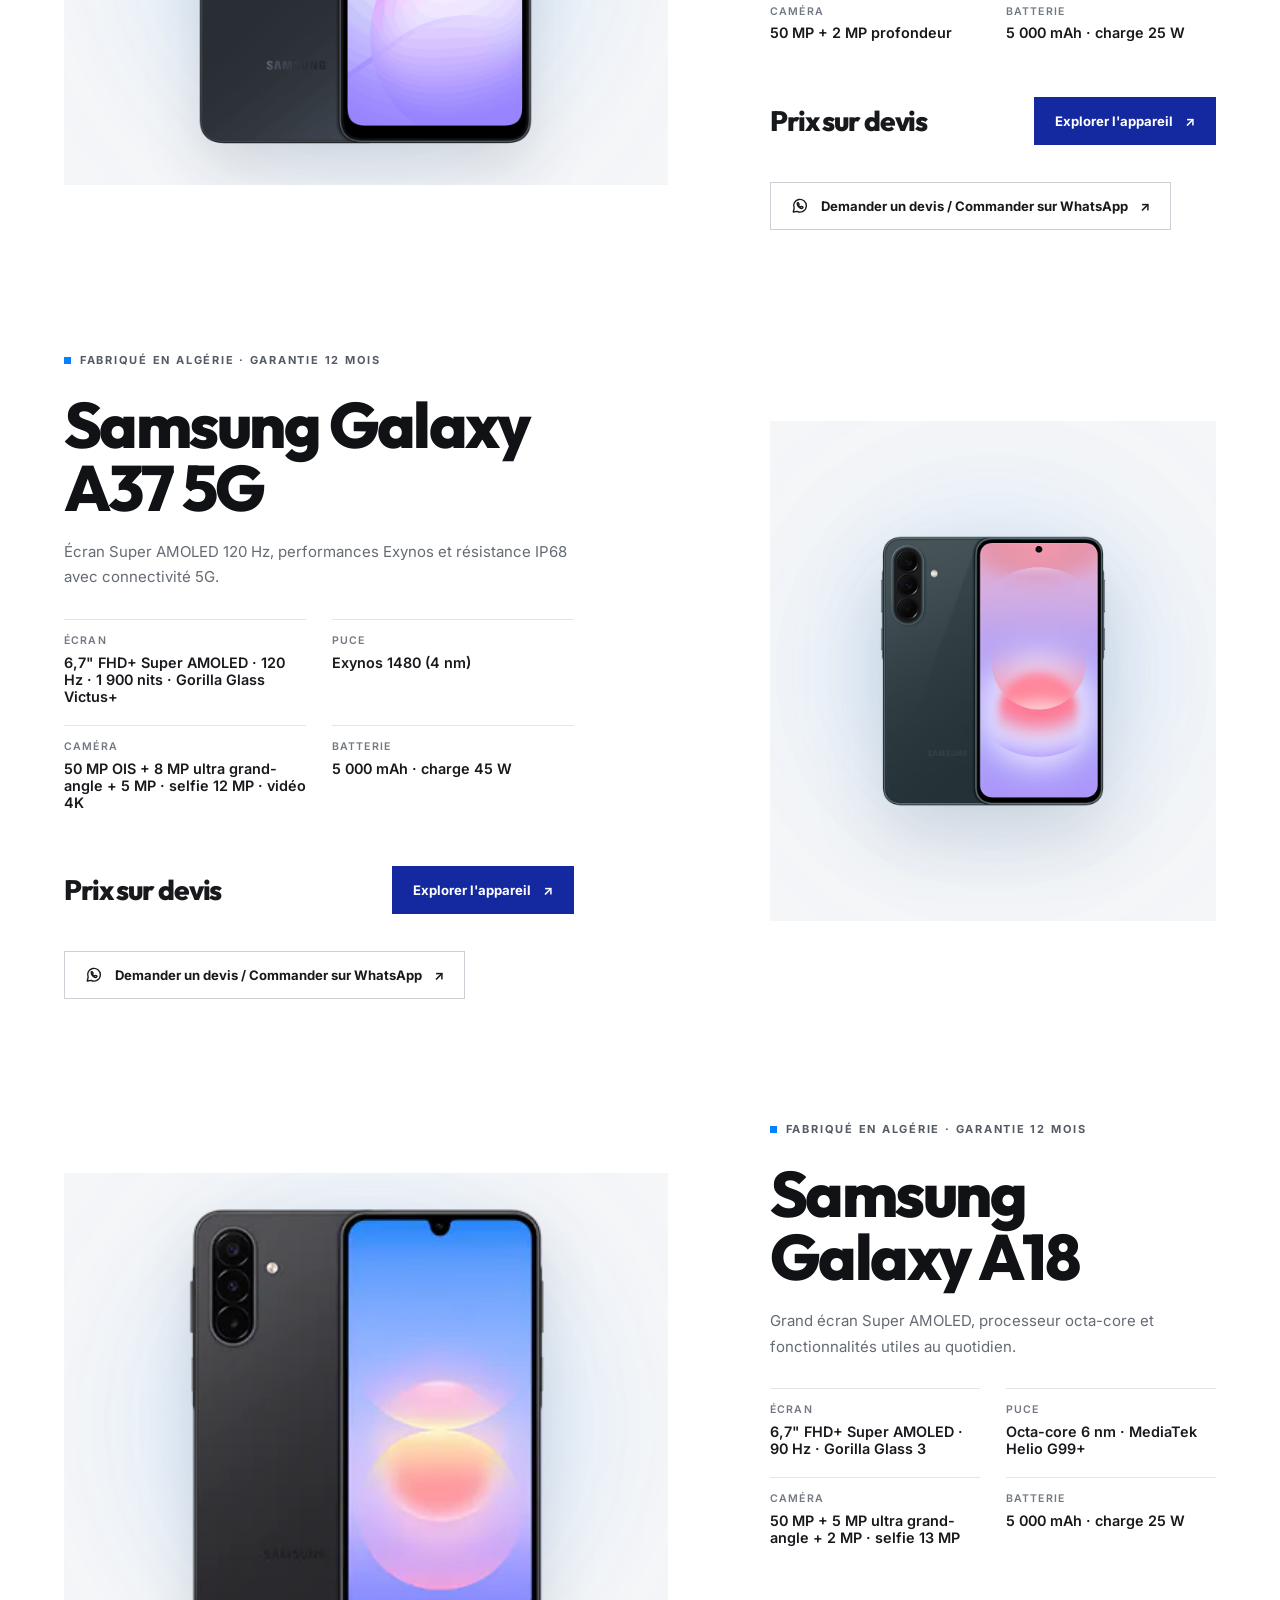
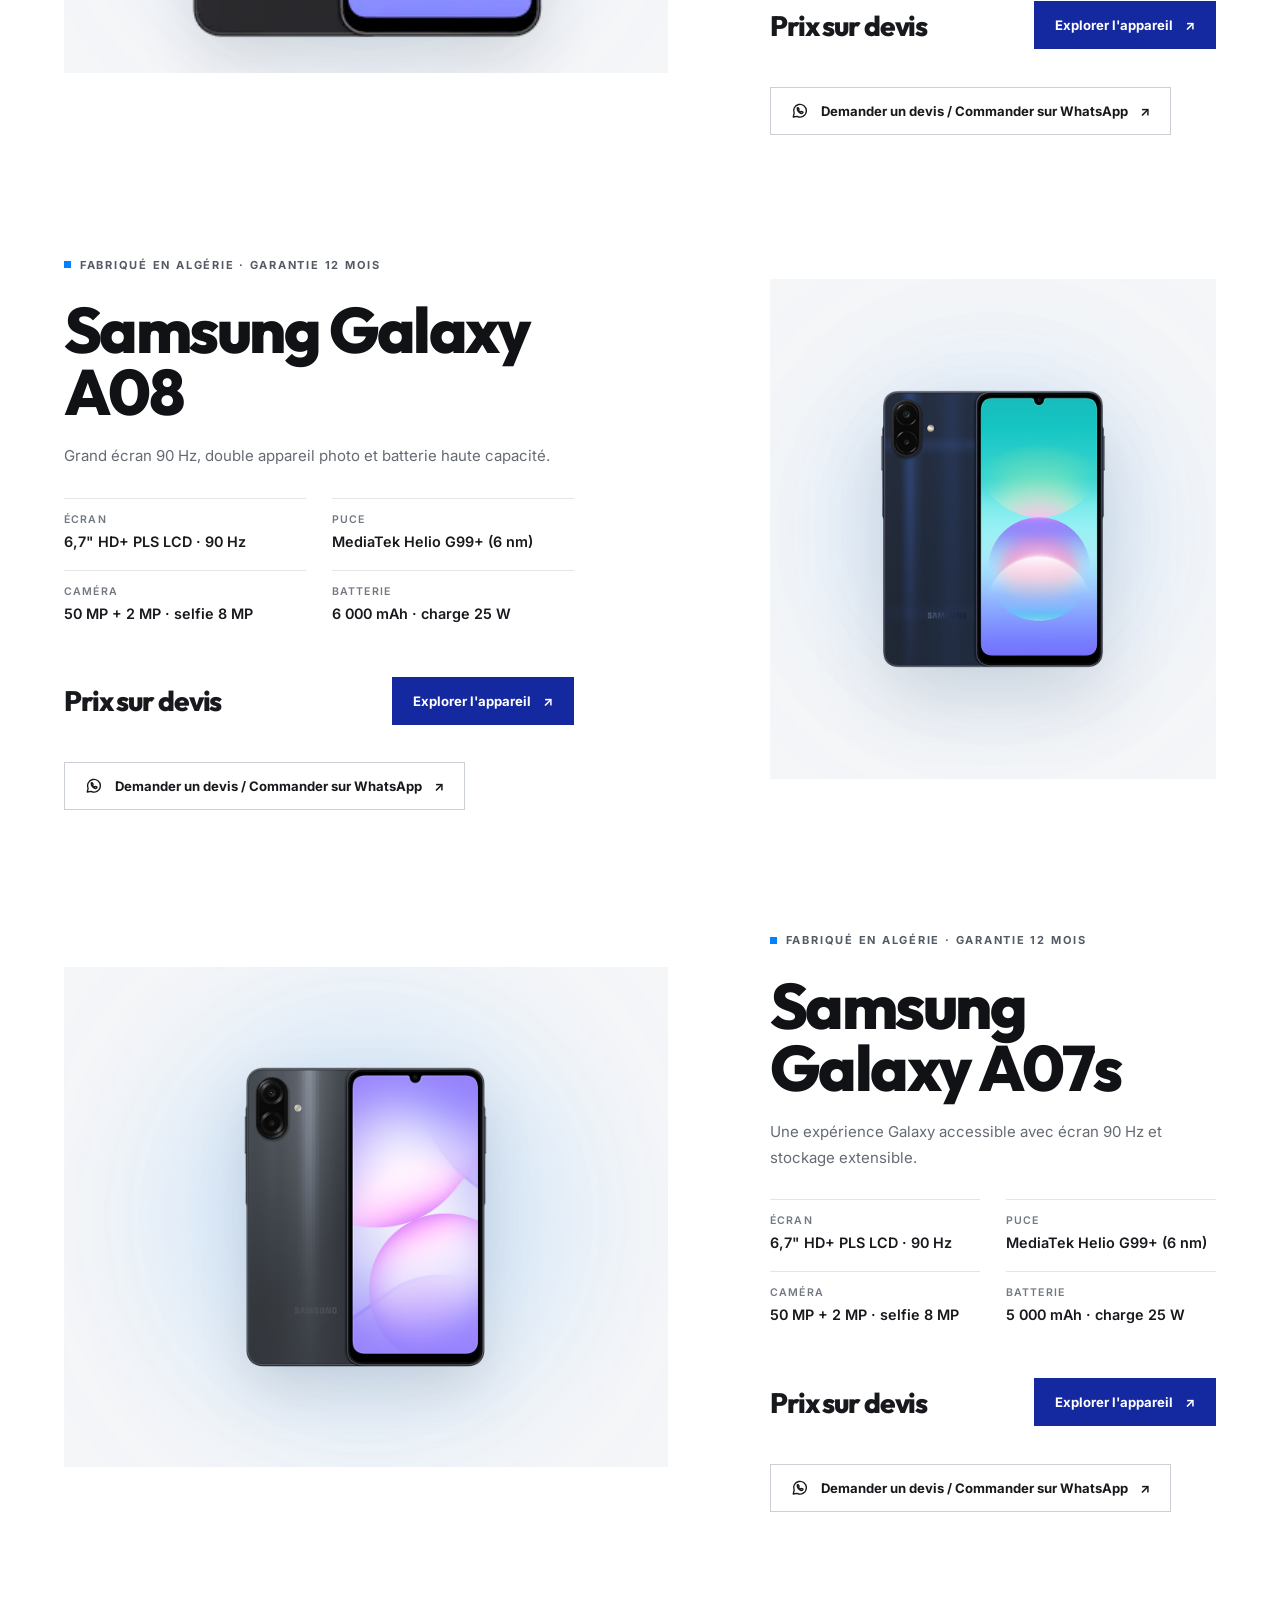
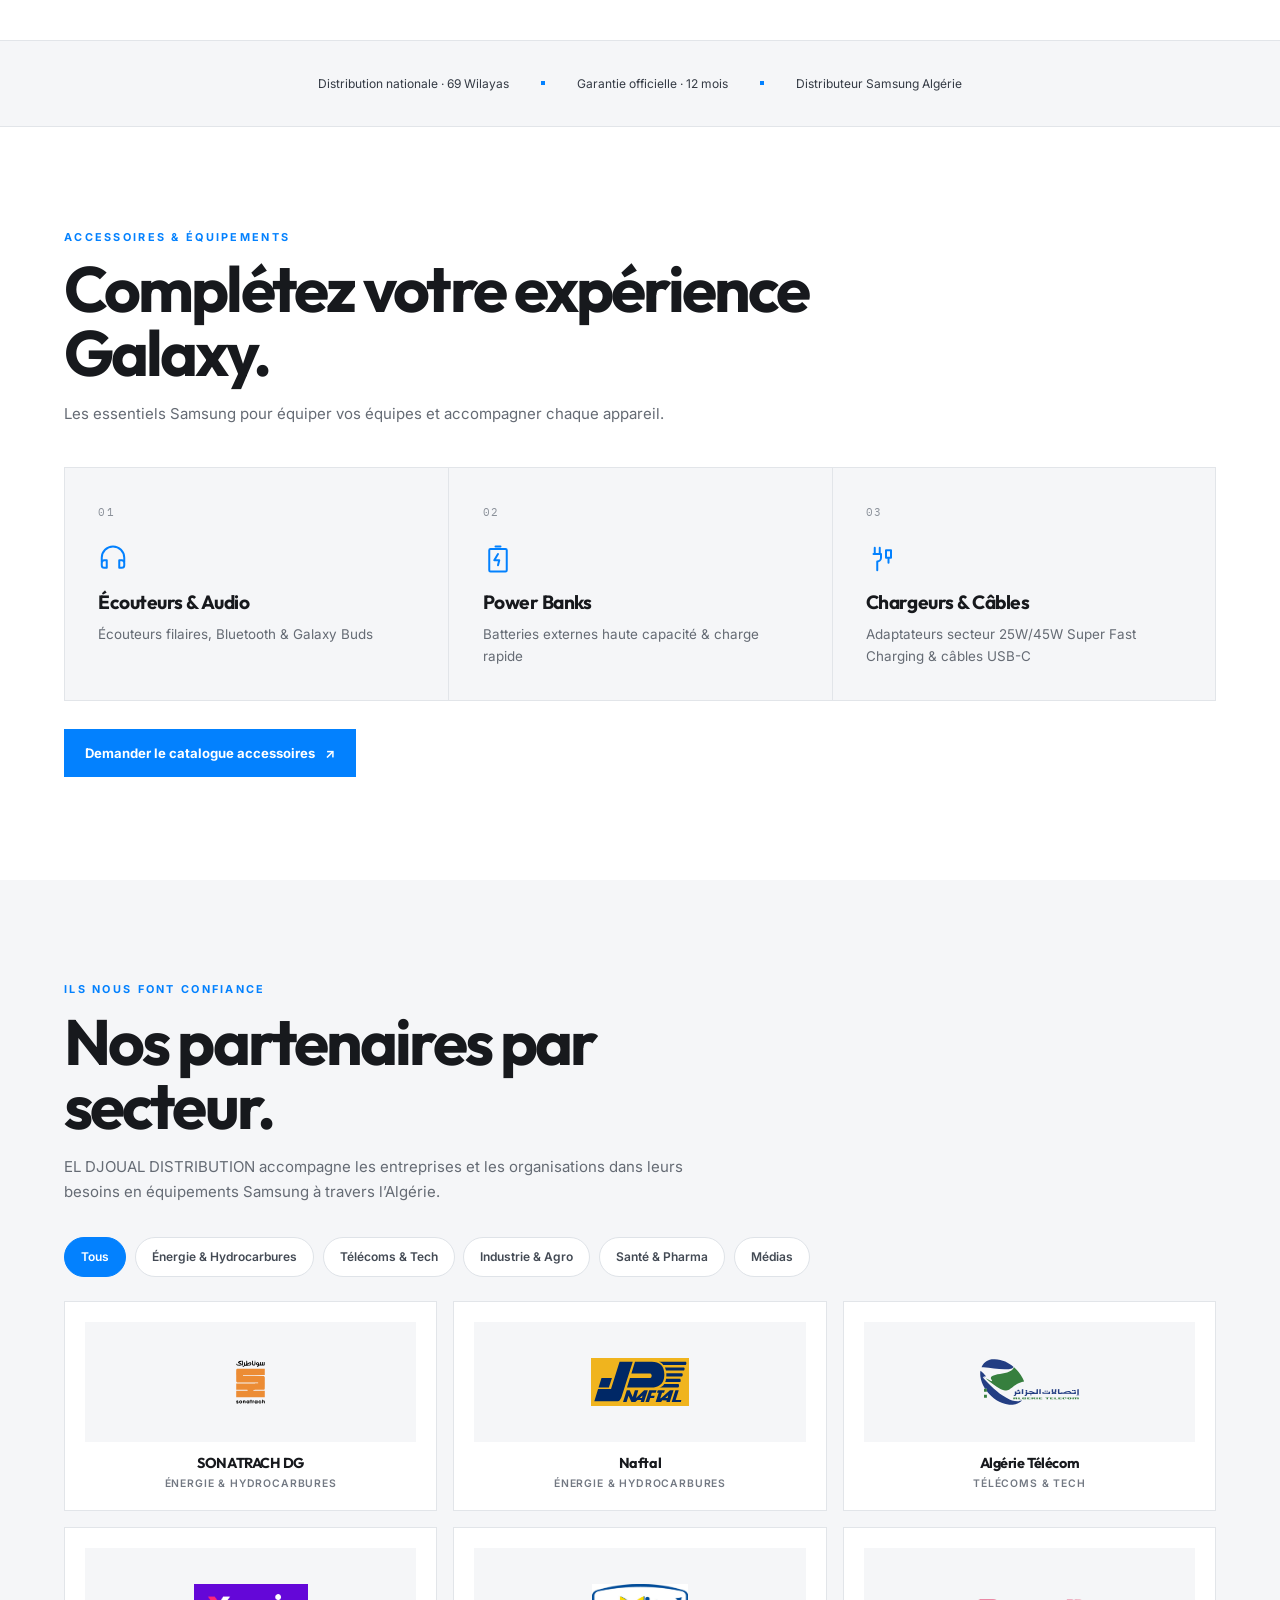
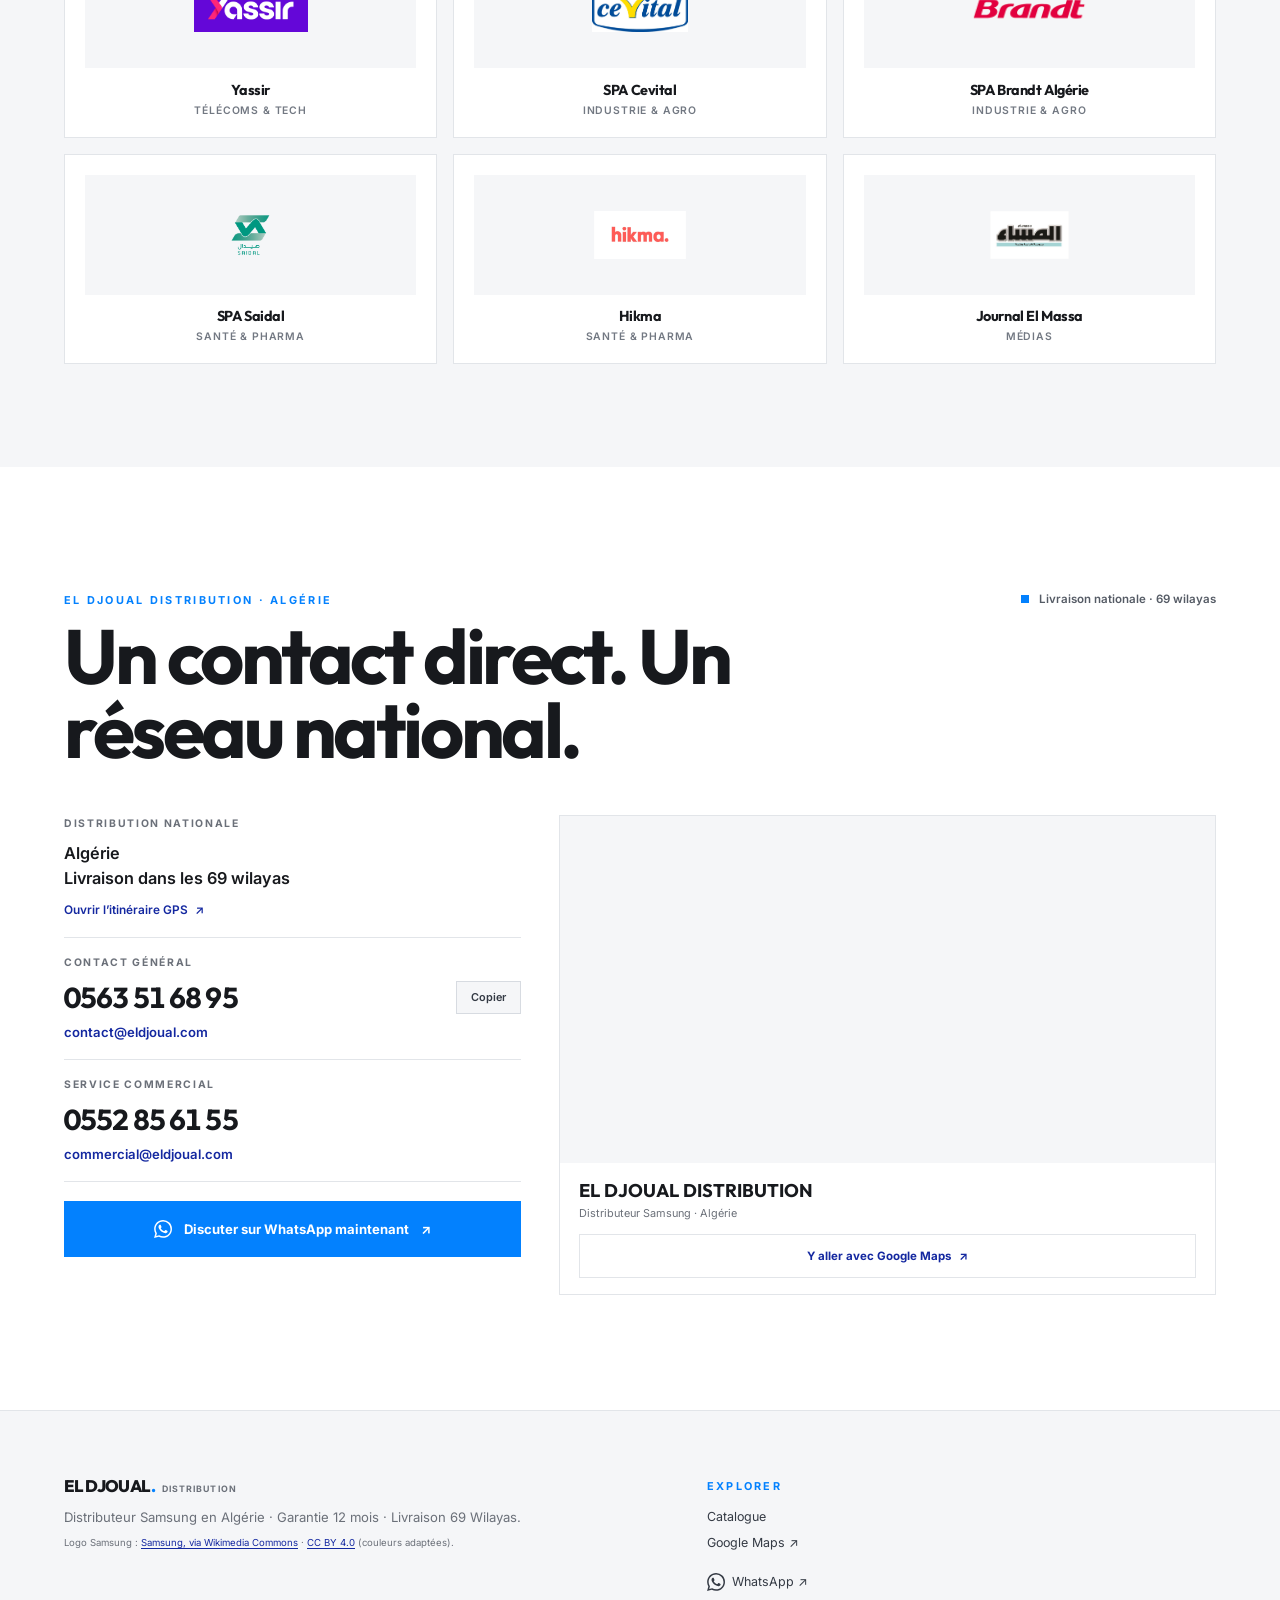
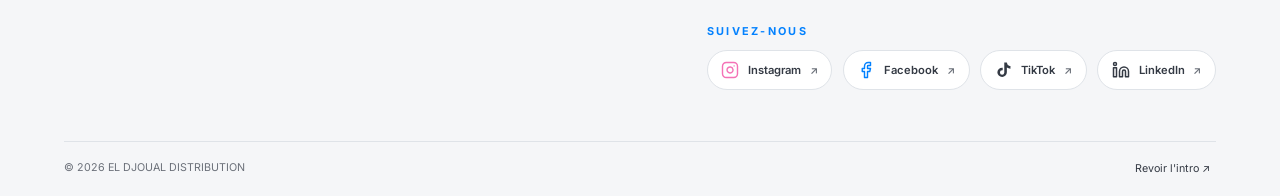
==== commit 6b06222a: "first showcase" ====
--- a/index.html
+++ b/index.html
@@ -39,6 +39,7 @@
       <a class="brand-mark" href="#accueil" aria-label="EL DJOUAL DISTRIBUTION, accueil">EL DJOUAL<span>.</span><small>DISTRIBUTION</small></a>
       <div class="nav-links">
         <a href="#catalogue">Catalogue</a>
+        <a href="#accessoires">Accessoires</a>
         <a href="#partenaires">Partenaires</a>
         <button id="openPromo" type="button">Sélection Galaxy</button>
         <a href="#contact">Contact</a>
@@ -78,6 +79,7 @@
     <div id="mobileMenu" class="mobile-menu" aria-label="Navigation mobile" aria-hidden="true" inert>
       <nav class="mobile-menu-links" aria-label="Liens du site">
         <a href="#catalogue">Catalogue</a>
+        <a href="#accessoires">Accessoires</a>
         <a href="#partenaires">Partenaires</a>
         <button id="openPromoMobile" type="button">Sélection Galaxy</button>
         <a href="#contact">Contact</a>
@@ -107,7 +109,7 @@
         <div class="hero-load-status" aria-label="Chargement des nouveautés">
           <span class="hero-loading-wheel" aria-hidden="true"></span>
           <span id="heroLoadLabel">GALAXY ARRIVAGE</span>
-          <span id="heroLoadStep">01 / 03</span>
+          <span id="heroLoadStep">01 / 04</span>
           <span class="hero-loader-track" aria-hidden="true"><i id="heroLoaderFill"></i></span>
         </div>
       </div>
@@ -118,7 +120,7 @@
       <div class="hero-bottom">
         <div class="hero-checkpoints">
           <span class="hero-checkpoint-caption">CHECKPOINTS</span>
-          <span class="hero-index"><span id="heroCurrent">01</span> <i></i> 03</span>
+          <span class="hero-index"><span id="heroCurrent">01</span> <i></i> 04</span>
         </div>
         <div id="heroProgress" class="hero-progress" role="group" aria-label="Choisir une présentation"></div>
         <div class="hero-controls">
@@ -141,6 +143,48 @@
       <span>Distribution nationale · 69 Wilayas</span><i></i>
       <span>Garantie officielle · 12 mois</span><i></i>
       <span>Distributeur Samsung Algérie</span>
+    </section>
+
+    <section id="accessoires" class="accessories-section" aria-labelledby="accessoriesTitle">
+      <header class="accessories-heading">
+        <p class="eyebrow">ACCESSOIRES &amp; ÉQUIPEMENTS</p>
+        <h2 id="accessoriesTitle">Complétez votre expérience Galaxy.</h2>
+        <p>Les essentiels Samsung pour équiper vos équipes et accompagner chaque appareil.</p>
+      </header>
+      <div class="accessories-grid">
+        <article class="accessory-card">
+          <span class="accessory-number">01</span>
+          <svg class="accessory-icon" viewBox="0 0 24 24" fill="none" stroke="currentColor" stroke-width="1.6" stroke-linecap="round" stroke-linejoin="round" aria-hidden="true">
+            <path d="M3 14v-3a9 9 0 0 1 18 0v3"/>
+            <path d="M5 13h2v6H5a2 2 0 0 1-2-2v-2a2 2 0 0 1 2-2ZM17 13h2a2 2 0 0 1 2 2v2a2 2 0 0 1-2 2h-2z"/>
+          </svg>
+          <h3>Écouteurs &amp; Audio</h3>
+          <p>Écouteurs filaires, Bluetooth &amp; Galaxy Buds</p>
+        </article>
+        <article class="accessory-card">
+          <span class="accessory-number">02</span>
+          <svg class="accessory-icon" viewBox="0 0 24 24" fill="none" stroke="currentColor" stroke-width="1.6" stroke-linecap="round" stroke-linejoin="round" aria-hidden="true">
+            <rect x="5" y="4" width="14" height="18" rx="1"/>
+            <path d="M10 2h4M12 8l-3 5h4l-1 4"/>
+          </svg>
+          <h3>Power Banks</h3>
+          <p>Batteries externes haute capacité &amp; charge rapide</p>
+        </article>
+        <article class="accessory-card">
+          <span class="accessory-number">03</span>
+          <svg class="accessory-icon" viewBox="0 0 24 24" fill="none" stroke="currentColor" stroke-width="1.6" stroke-linecap="round" stroke-linejoin="round" aria-hidden="true">
+            <path d="M7 3v5M11 3v5M6 8h6v3a3 3 0 0 1-3 3v7"/>
+            <path d="M16 5h4v6h-4zM18 11v4"/>
+          </svg>
+          <h3>Chargeurs &amp; Câbles</h3>
+          <p>Adaptateurs secteur 25W/45W Super Fast Charging &amp; câbles USB-C</p>
+        </article>
+      </div>
+      <div class="accessories-cta-wrap">
+        <a id="accessoriesWhatsApp" class="button button-whatsapp accessories-cta" href="#" target="_blank" rel="noopener noreferrer">
+          Demander le catalogue accessoires <span aria-hidden="true">↗</span>
+        </a>
+      </div>
     </section>
 
     <section id="partenaires" class="partners-section" aria-labelledby="partnersTitle">
@@ -229,7 +273,7 @@
     </section>
   </main>
 
-  <!-- Studio modal for product angles and specifications. -->
+  <!-- Product detail modal with a single product image and specifications. -->
   <div id="detailModal" class="modal-layer" role="dialog" aria-modal="true" aria-labelledby="detailTitle" aria-hidden="true">
     <div class="studio-panel" data-lenis-prevent>
       <button id="closeDetail" class="modal-close" type="button" aria-label="Fermer les détails">×</button>
@@ -238,7 +282,6 @@
           <div class="studio-glow"></div>
           <img id="detailImage" class="studio-image" src="" alt="">
         </div>
-        <p class="gallery-hint">Visuel produit provisoire</p>
       </div>
       <div class="studio-details">
         <p id="detailBadge" class="model-badge"></p>
--- a/styles.css
+++ b/styles.css
@@ -499,8 +499,10 @@
 }
 .phone-stage::before { position: absolute; width: 68%; aspect-ratio: 1; border-radius: 50%; background: rgb(20 40 160 / 12%); filter: blur(85px); content: ""; }
 .phone-ambient { position: absolute; z-index: 0; width: 54%; aspect-ratio: 1; border-radius: 50%; background: rgb(3 129 254 / 18%); filter: blur(80px); }
-.phone-product-image { position: relative; z-index: 1; width: min(82%, 500px); height: 480px; object-fit: contain; filter: drop-shadow(0 30px 35px rgb(0 0 0 / 18%)); transition: transform .7s var(--ease-out); }
-.phone-stage:hover .phone-product-image { transform: scale(1.045); }
+.scale-100 { --image-scale: 1; }
+.scale-125 { --image-scale: 1.25; }
+.phone-product-image { position: relative; z-index: 1; width: min(82%, 500px); height: 480px; object-fit: contain; filter: drop-shadow(0 30px 35px rgb(0 0 0 / 18%)); transform: scale(var(--image-scale, 1)); transition: transform .7s var(--ease-out); }
+.phone-stage:hover .phone-product-image { transform: scale(var(--image-scale, 1)) scale(1.045); }
 .phone-image-trigger { position: absolute; inset: 0; z-index: 2; border: 0; background: transparent; }
 .phone-copy { max-width: 510px; padding: 1rem 0; }
 .model-badge { display: inline-flex; align-items: center; gap: .55rem; color: #484a51; font-size: .69rem; font-weight: 700; letter-spacing: .16em; text-transform: uppercase; }
@@ -681,8 +683,8 @@
 .modal-close:hover { background: rgb(255 255 255 / 15%); }
 .studio-viewer { position: relative; display: grid; min-height: 420px; place-items: center; overflow: hidden; border: 1px solid var(--hairline); border-radius: 1.3rem; background: radial-gradient(ellipse at center, #141c2b, #08090c 68%); }
 .studio-glow { position: absolute; width: 60%; aspect-ratio: 1; border-radius: 50%; background: rgb(3 129 254 / 16%); filter: blur(65px); }
-.studio-image { position: relative; z-index: 1; width: 90%; height: 390px; object-fit: contain; filter: drop-shadow(0 30px 35px rgb(0 0 0 / 45%)); transform: scale(1); transform-origin: var(--zoom-x, 50%) var(--zoom-y, 50%); transition: opacity .3s var(--ease-out), transform .6s var(--ease-out); }
-.studio-viewer.is-zoomed .studio-image { transform: scale(1.65); cursor: zoom-out; }
+.studio-image { position: relative; z-index: 1; width: 90%; height: 390px; object-fit: contain; filter: drop-shadow(0 30px 35px rgb(0 0 0 / 45%)); transform: scale(var(--image-scale, 1)); transform-origin: var(--zoom-x, 50%) var(--zoom-y, 50%); transition: opacity .3s var(--ease-out), transform .6s var(--ease-out); }
+.studio-viewer.is-zoomed .studio-image { transform: scale(var(--image-scale, 1)) scale(1.65); cursor: zoom-out; }
 .viewer-arrow { position: absolute; top: 50%; z-index: 2; width: 38px; height: 38px; border: 1px solid var(--hairline); border-radius: 50%; background: rgb(0 0 0 / 45%); color: white; transform: translateY(-50%); }
 .viewer-arrow:hover { border-color: var(--blue); background: var(--blue); }
 .viewer-prev { left: .8rem; }.viewer-next { right: .8rem; }
@@ -690,7 +692,6 @@
 .angle-tabs { display: flex; flex-wrap: wrap; gap: .5rem; margin-top: .8rem; }
 .angle-tab { padding: .62rem 1rem; border: 1px solid var(--hairline); border-radius: 999px; background: transparent; color: #a4a5ac; font-size: .71rem; transition: all .2s; }
 .angle-tab:hover, .angle-tab.is-active { border-color: rgb(3 129 254 / 60%); background: rgb(3 129 254 / 13%); color: white; }
-.gallery-hint { margin: .75rem 0 0; color: #73757d; font-size: .65rem; }
 .studio-details { align-self: center; padding: 1rem 0; }
 .studio-details .model-badge { color: #9ea0aa; }
 .studio-title { max-width: 530px; margin: 1.1rem 0 .5rem; font-size: clamp(2.5rem, 5vw, 4.2rem); line-height: .95; }
@@ -709,8 +710,8 @@
 .promo-title { margin: .7rem 3rem 2rem 0; font-size: clamp(2.5rem, 6vw, 4.5rem); line-height: .95; }
 .promo-grid { display: grid; grid-template-columns: repeat(3, minmax(0, 1fr)); gap: 1rem; }
 .promo-card { min-width: 0; padding: 1rem; border: 1px solid var(--hairline); border-radius: 1.2rem; background: rgb(255 255 255 / 3%); }
-.promo-image-wrap { display: grid; height: 210px; place-items: center; border-radius: .85rem; background: radial-gradient(ellipse, #1a1d24, #0a0b0e 72%); }
-.promo-image { width: 100%; height: 190px; object-fit: contain; }
+.promo-image-wrap { display: grid; height: 210px; place-items: center; overflow: hidden; border-radius: .85rem; background: radial-gradient(ellipse, #1a1d24, #0a0b0e 72%); }
+.promo-image { width: 100%; height: 190px; object-fit: contain; transform: scale(var(--image-scale, 1)); transition: transform .6s var(--ease-out); }
 .promo-card h3 { margin: 1.1rem 0 .5rem; font-size: 1.25rem; }
 .promo-card p { color: #a3a4ac; font-size: .72rem; line-height: 1.7; }
 .promo-card .price { color: white; font-family: "Outfit", sans-serif; font-size: 1.3rem; font-weight: 800; }
@@ -942,7 +943,6 @@
 }
 .phone-stage::before, .phone-ambient { background: rgb(3 129 254 / 9%); }
 .phone-product-image { filter: drop-shadow(0 24px 28px rgb(23 25 29 / 12%)); }
-.image-placeholder-note { position: absolute; right: 1rem; bottom: 1rem; z-index: 3; color: #777e88; font-size: .62rem; letter-spacing: .06em; pointer-events: none; text-transform: uppercase; }
 .model-badge { color: #555b65; }
 .model-badge::before { border-radius: 0; }
 .phone-title-button { font-family: "Outfit", "Inter", sans-serif; }
@@ -1008,7 +1008,7 @@
 .angle-label { color: #555b65; }
 .angle-tab { border-color: #dfe3e8; border-radius: 0; color: #555b65; }
 .angle-tab:hover, .angle-tab.is-active { border-color: var(--blue); background: #edf5ff; color: #1428a0; }
-.gallery-hint, .condition-label { color: #6b7079; }
+.condition-label { color: #6b7079; }
 .studio-details .model-badge { color: #555b65; }
 .spec-table, .spec-row { border-color: #e2e5e9; }
 .spec-row dt { color: #6b7079; }
@@ -1091,20 +1091,15 @@
   text-align: center;
 }
 .partner-logo-image {
-  position: absolute;
-  inset: 0;
-  width: 100%;
-  height: 100%;
-  padding: 1rem;
+  display: block;
+  width: auto;
+  height: 3rem;
+  max-width: min(140px, 100%);
+  margin-inline: auto;
   object-fit: contain;
-  opacity: 0;
-  background: #fff;
-  transition: opacity .2s ease;
-}
-.partner-logo-image.is-loaded { opacity: 1; }
-.partner-logo-fallback { padding: .5rem; color: #1428a0; font-family: "Outfit", "Inter", sans-serif; font-size: clamp(.85rem, 1.5vw, 1.15rem); font-weight: 700; letter-spacing: -.025em; }
-.partner-logo-fallback[hidden] { display: none; }
-.partner-sector-tag { margin: .8rem 0 0; color: #727882; font-size: .65rem; font-weight: 600; letter-spacing: .08em; text-transform: uppercase; }
+}
+.partner-name { margin: .8rem 0 .25rem; color: #17191d; font-size: .9rem; font-weight: 700; line-height: 1.3; text-align: center; }
+.partner-sector-tag { margin: 0; color: #727882; font-size: .65rem; font-weight: 600; letter-spacing: .08em; text-align: center; text-transform: uppercase; }
 
 @media (min-width: 761px) {
   .partner-grid { grid-template-columns: repeat(3, minmax(0, 1fr)); gap: 1rem; }
@@ -1198,3 +1193,76 @@
   }
   .mobile-menu-cta { width: 100%; min-height: 46px; }
 }
+
+.hero-scene-galaxy .hero-art-tone { background: linear-gradient(120deg, #1428a0, #0381fe 52%, #68ddff); }
+.hero-scene-distribution .hero-art-tone { background: linear-gradient(120deg, #10204d, #0381fe 52%, #b7eeff); }
+.hero-scene-accessories .hero-art-tone { background: linear-gradient(120deg, #1428a0, #0381fe 52%, #d7efff); }
+.hero-scene-galaxy .hero-character { width: min(45vw, 620px); right: 7vw; }
+.hero-scene-distribution .hero-character { width: min(50vw, 680px); right: 4vw; }
+.hero-scene-accessories .hero-character { width: min(45vw, 620px); right: 7vw; }
+.hero-scene-store .hero-title,
+.hero-scene-galaxy .hero-title,
+.hero-scene-distribution .hero-title,
+.hero-scene-accessories .hero-title { font-size: clamp(3.6rem, 8vw, 7rem); }
+
+.accessories-section {
+  padding: clamp(5rem, 8vw, 7.5rem) max(5vw, calc((100vw - 1200px) / 2));
+  background: #fff;
+  color: #17191d;
+  scroll-margin-top: 80px;
+}
+.accessories-heading { max-width: 760px; margin-bottom: 2.5rem; }
+.accessories-heading .eyebrow { margin: 0 0 .85rem; }
+.accessories-heading h2 {
+  margin: 0;
+  font-size: clamp(2.4rem, 5vw, 4.2rem);
+  font-weight: 700;
+  letter-spacing: -.045em;
+  line-height: 1;
+}
+.accessories-heading > p:last-child { max-width: 620px; margin: 1rem 0 0; color: #656b74; line-height: 1.7; }
+.accessories-grid {
+  display: grid;
+  grid-template-columns: repeat(3, minmax(0, 1fr));
+  border: 1px solid #e2e5e9;
+  background: #f5f6f8;
+}
+.accessory-card {
+  position: relative;
+  min-height: 225px;
+  padding: clamp(1.25rem, 2.6vw, 2.25rem);
+  background: #f5f6f8;
+}
+.accessory-card + .accessory-card { border-left: 1px solid #e2e5e9; }
+.accessory-number { color: #8a9099; font-family: "IBM Plex Mono", monospace; font-size: .68rem; letter-spacing: .12em; }
+.accessory-icon { display: block; width: 30px; height: 30px; margin: 1.5rem 0 1rem; color: #0381fe; }
+.accessory-card h3 { margin: 0; color: #17191d; font-size: 1.2rem; font-weight: 700; letter-spacing: -.025em; }
+.accessory-card p { max-width: 310px; margin: .55rem 0 0; color: #656b74; font-size: .84rem; line-height: 1.65; }
+.accessories-cta-wrap { margin-top: 1.75rem; }
+.accessories-cta { min-height: 48px; gap: .65rem; }
+
+@media (min-width: 761px) {
+  .hero-scene-store .hero-title,
+  .hero-scene-galaxy .hero-title,
+  .hero-scene-distribution .hero-title,
+  .hero-scene-accessories .hero-title { max-width: 11ch; }
+}
+
+@media (max-width: 760px) {
+  .hero-scene-store .hero-title,
+  .hero-scene-galaxy .hero-title,
+  .hero-scene-distribution .hero-title,
+  .hero-scene-accessories .hero-title { font-size: clamp(2.8rem, 11vw, 4.6rem); }
+  .hero-character,
+  .hero-scene-galaxy .hero-character,
+  .hero-scene-distribution .hero-character,
+  .hero-scene-accessories .hero-character { right: -9%; bottom: 7%; width: 82vw; height: 56%; opacity: .48; }
+  .accessories-section { padding: 5rem 6vw; }
+  .accessories-heading { margin-bottom: 2rem; }
+  .accessories-heading h2 { font-size: clamp(2.3rem, 10vw, 3.6rem); }
+  .accessories-grid { grid-template-columns: 1fr; }
+  .accessory-card { min-height: 0; padding: 1.35rem; }
+  .accessory-card + .accessory-card { border-top: 1px solid #e2e5e9; border-left: 0; }
+  .accessory-icon { margin: 1rem 0 .7rem; }
+  .accessories-cta { width: 100%; justify-content: center; }
+}
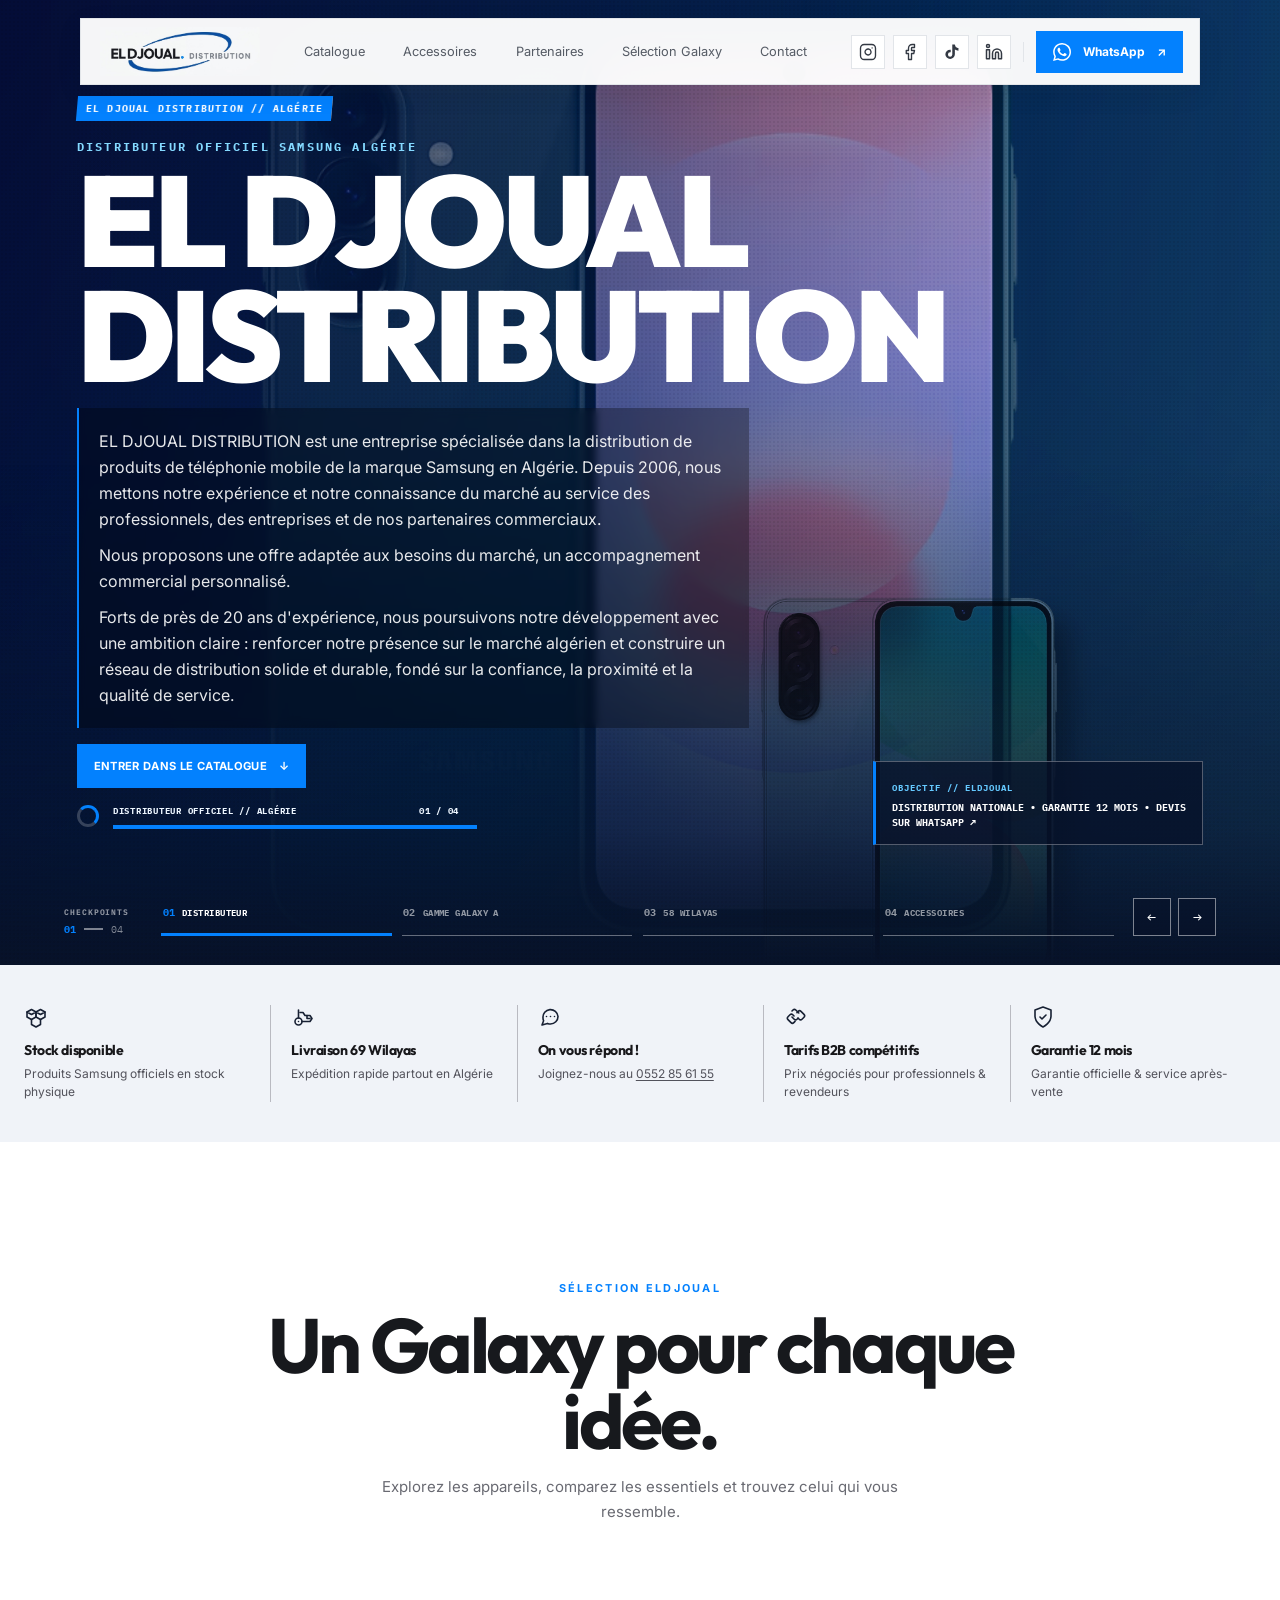
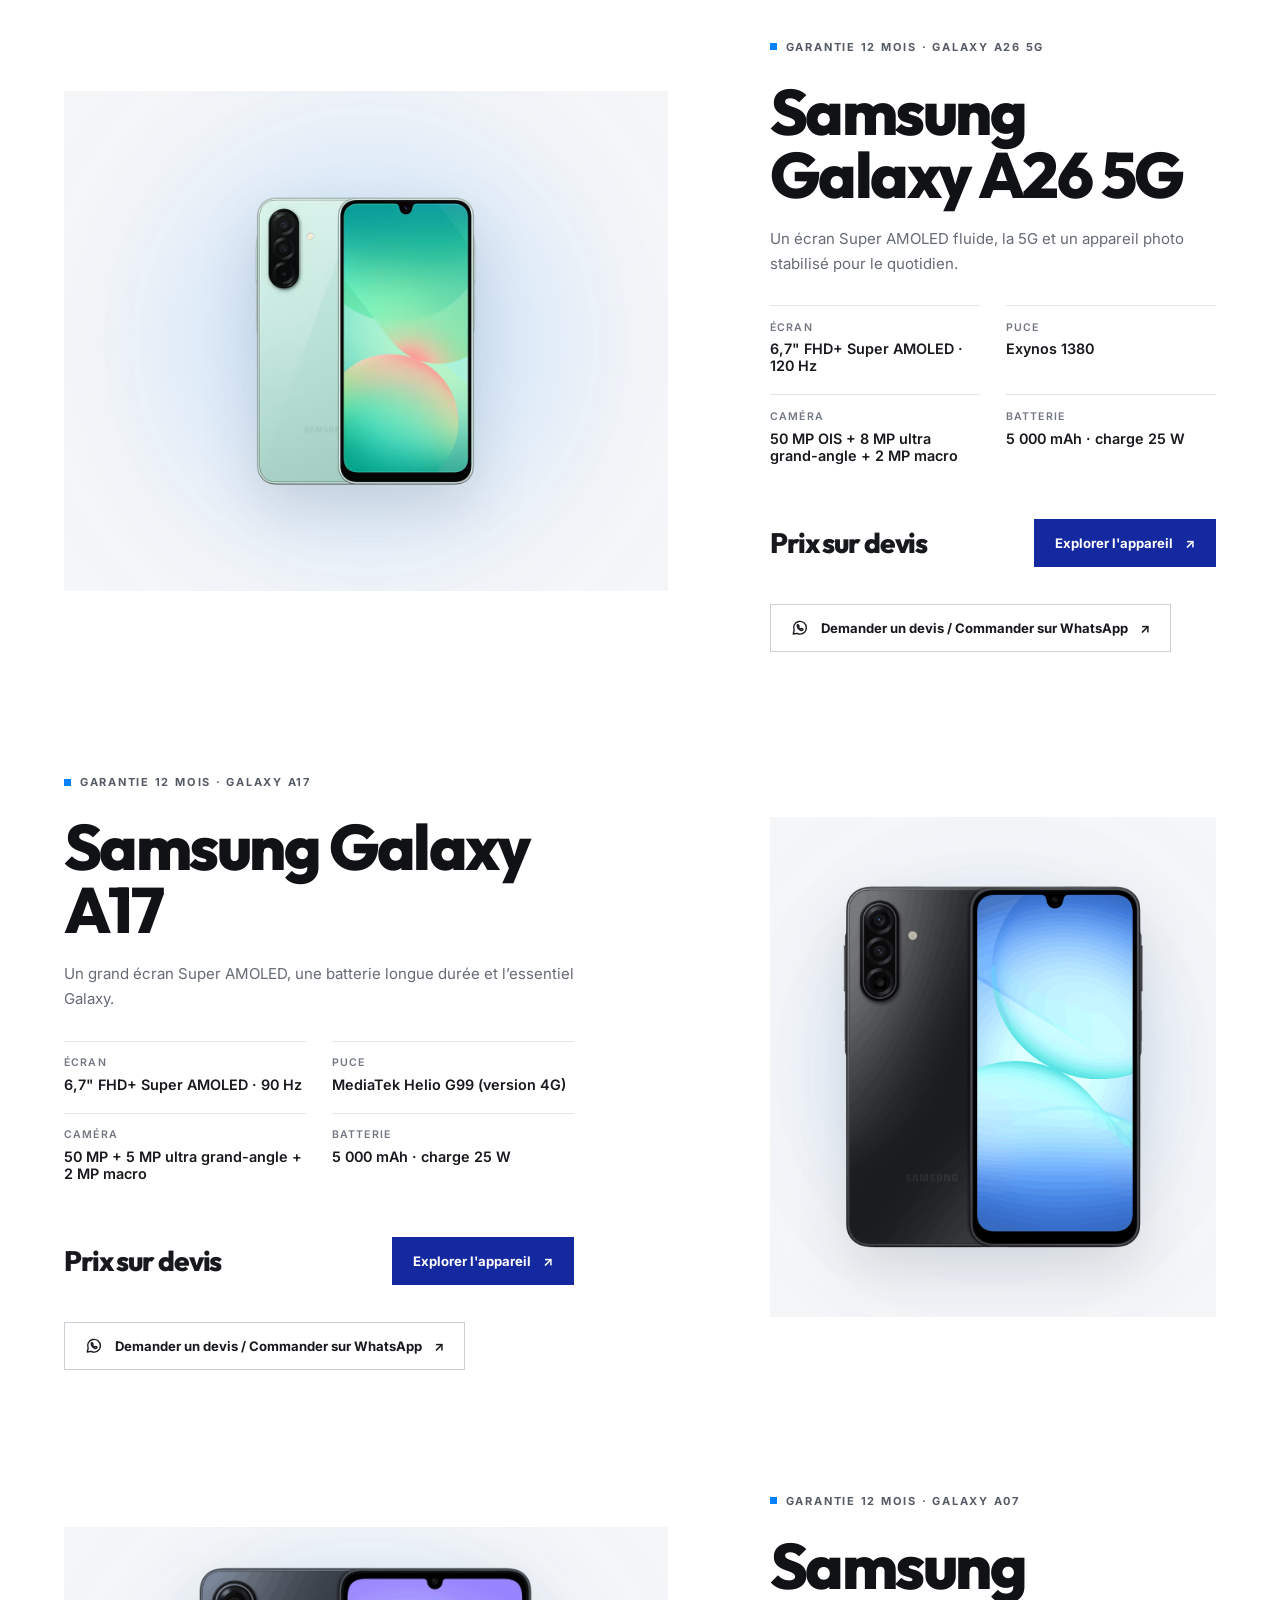
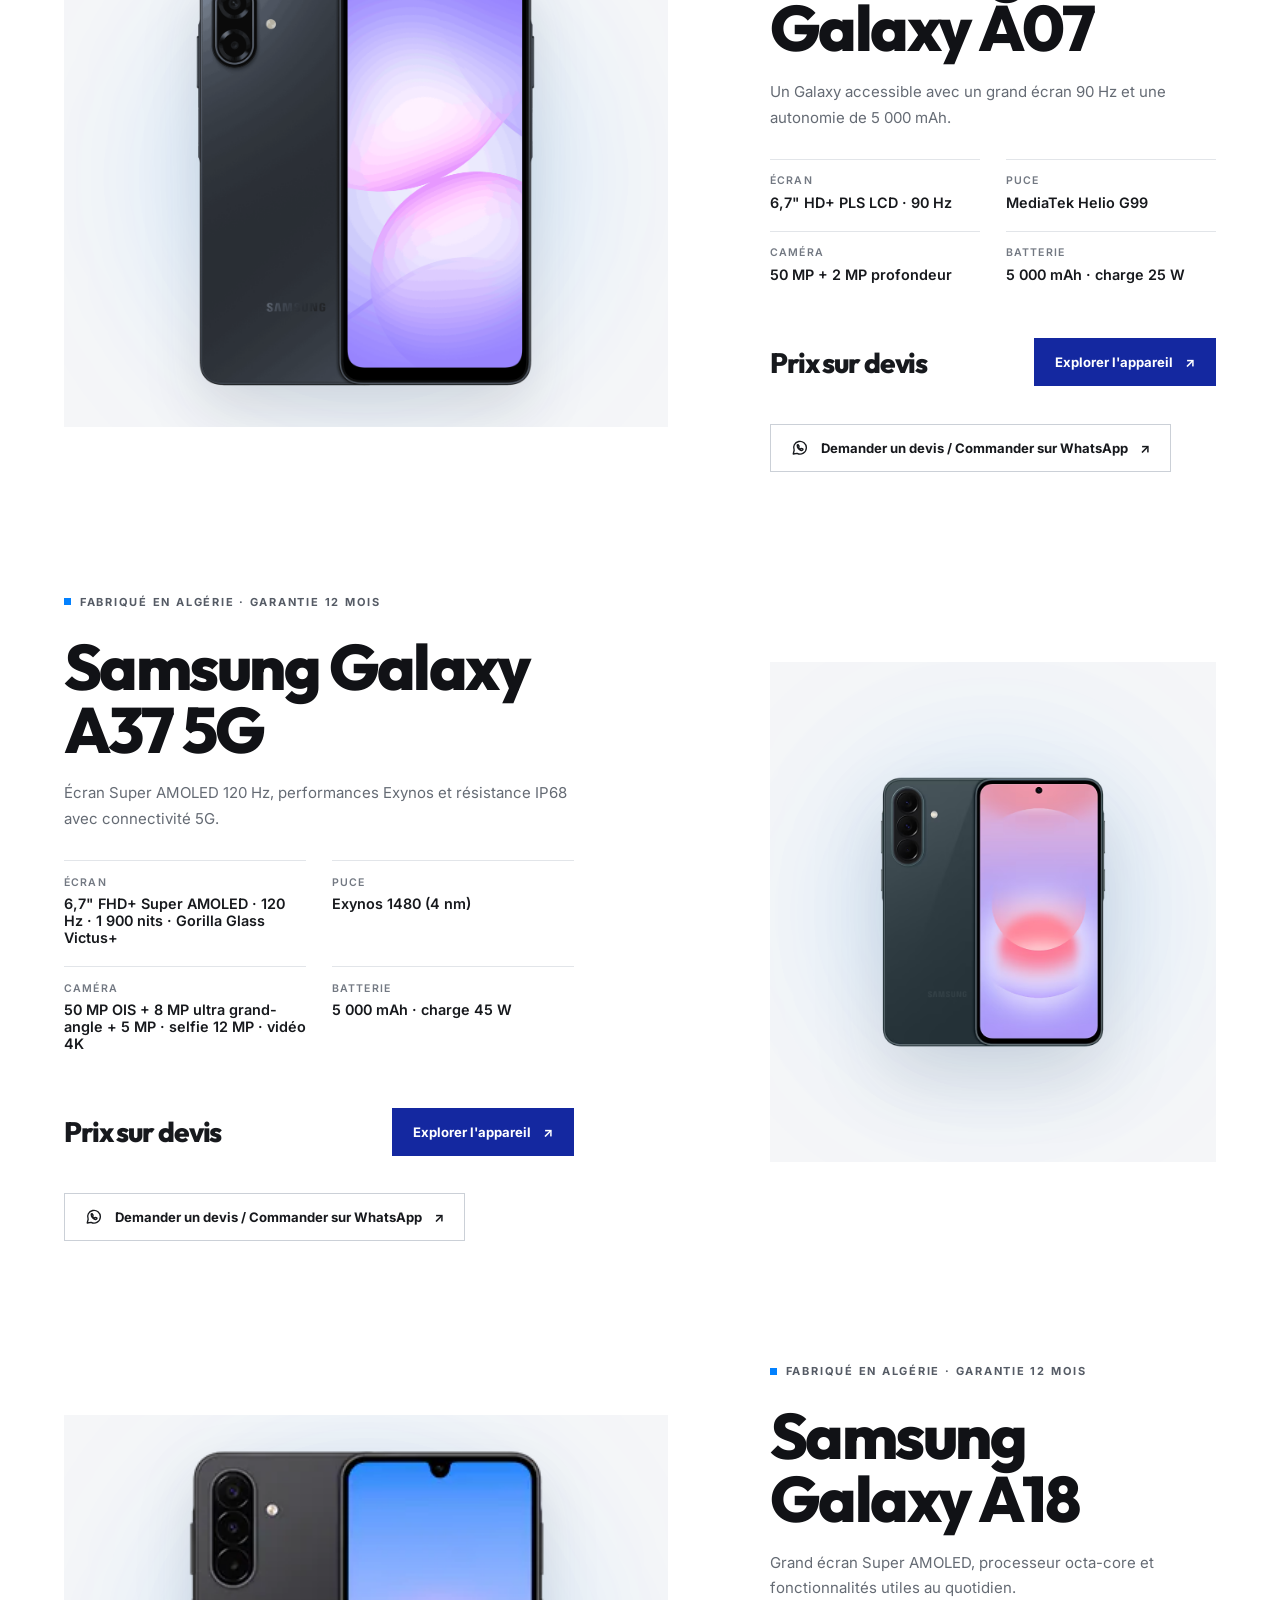
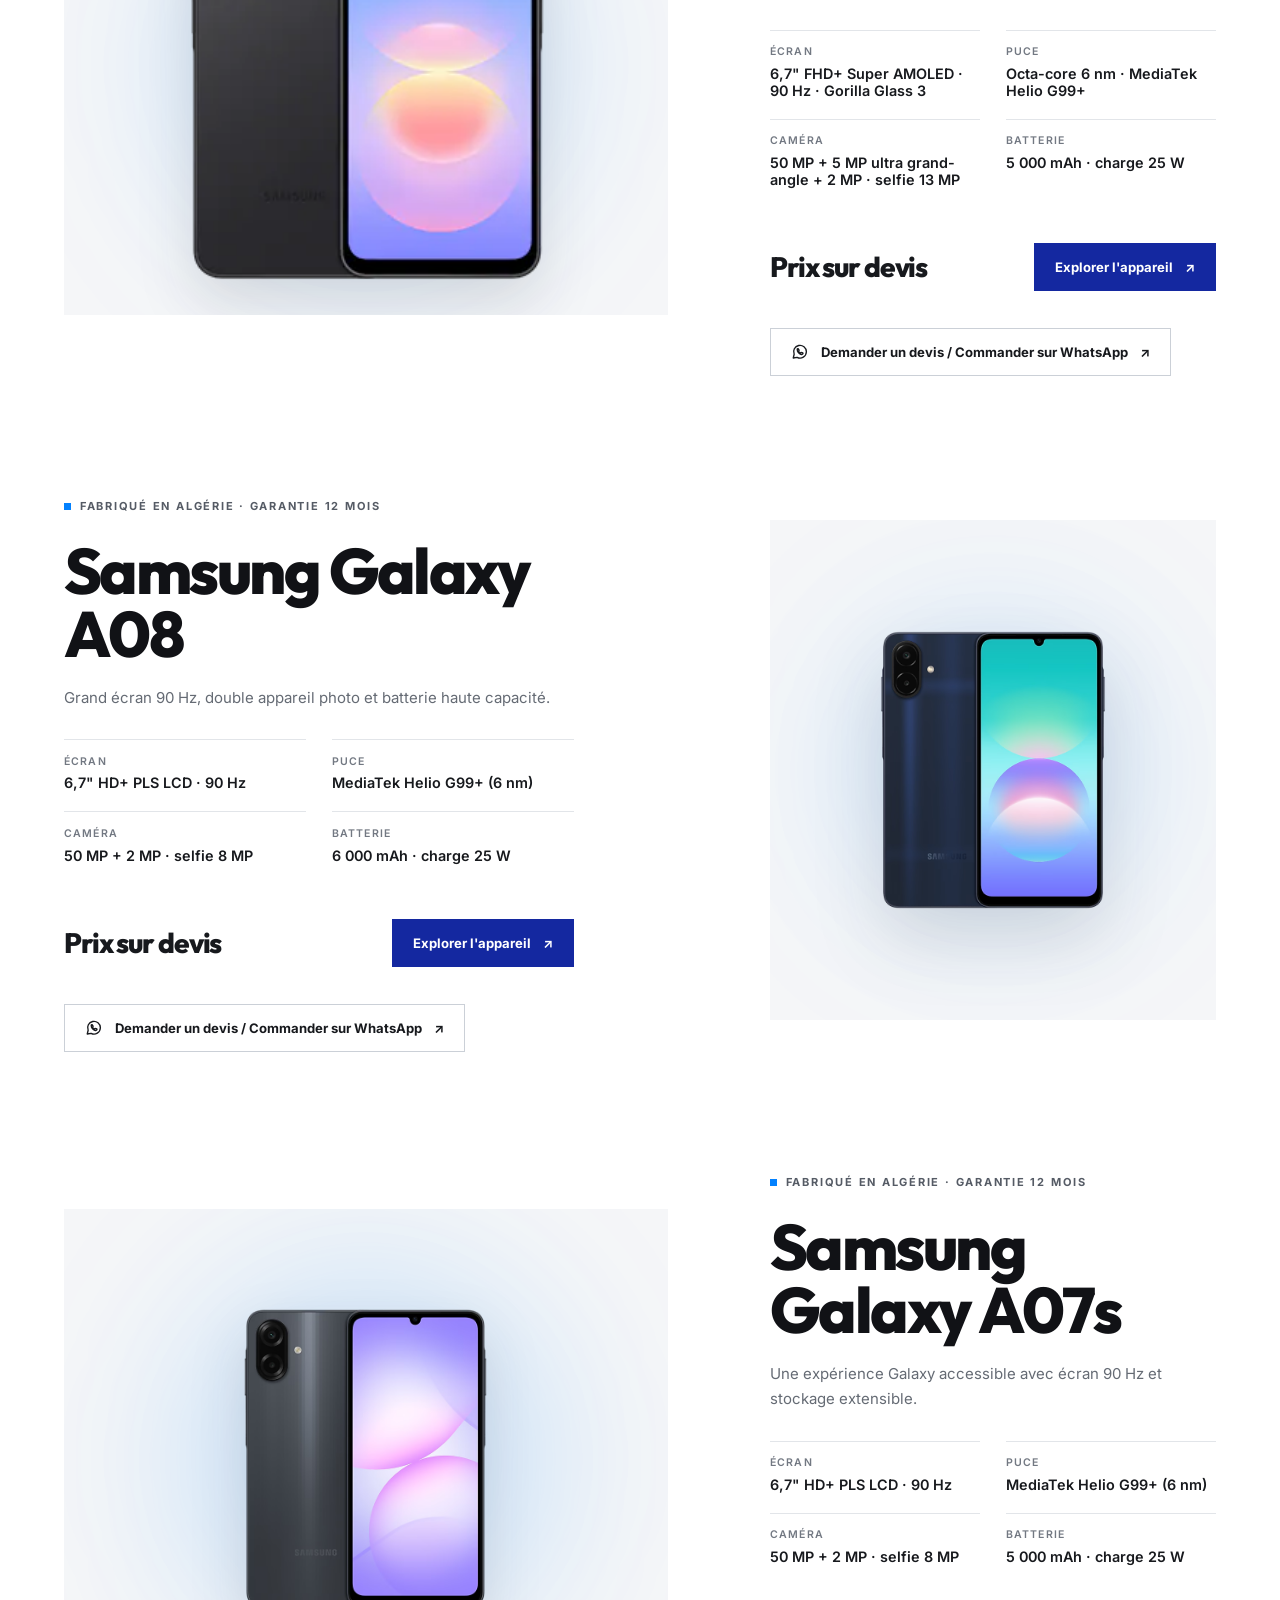
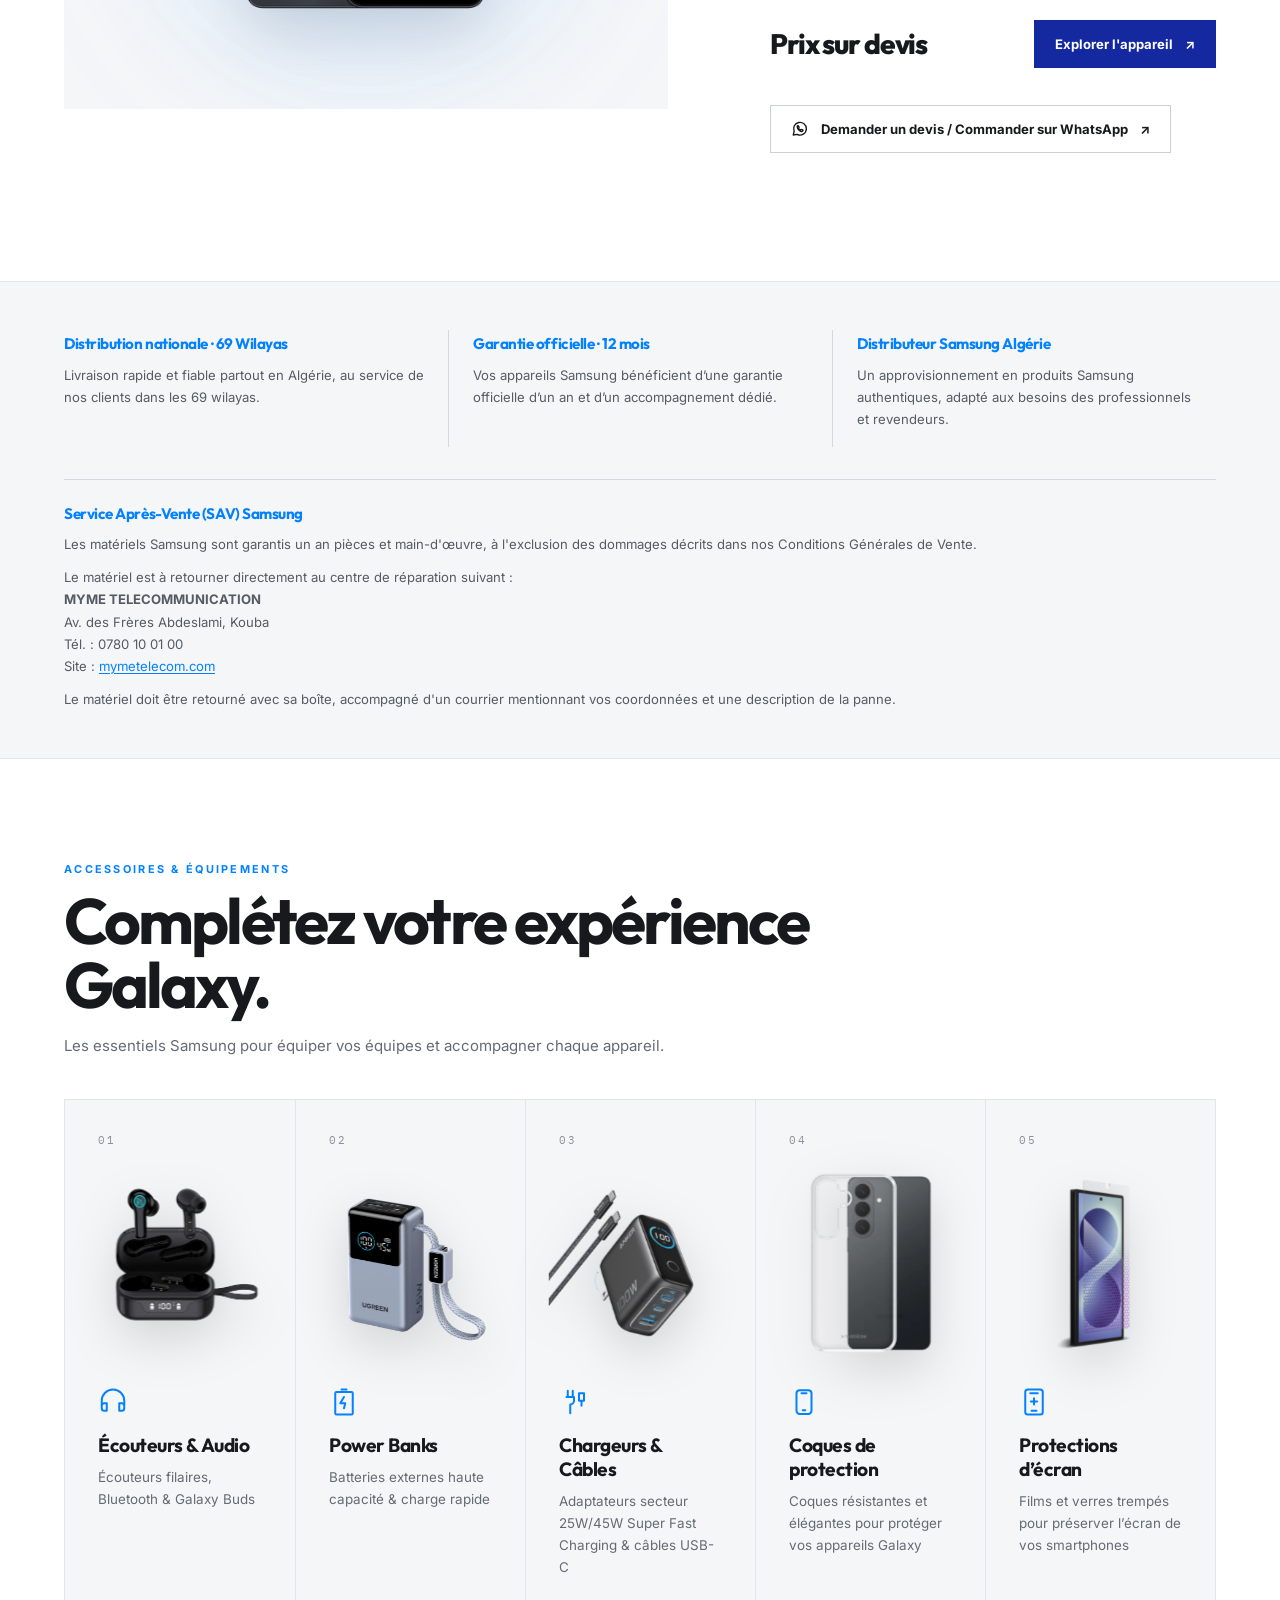
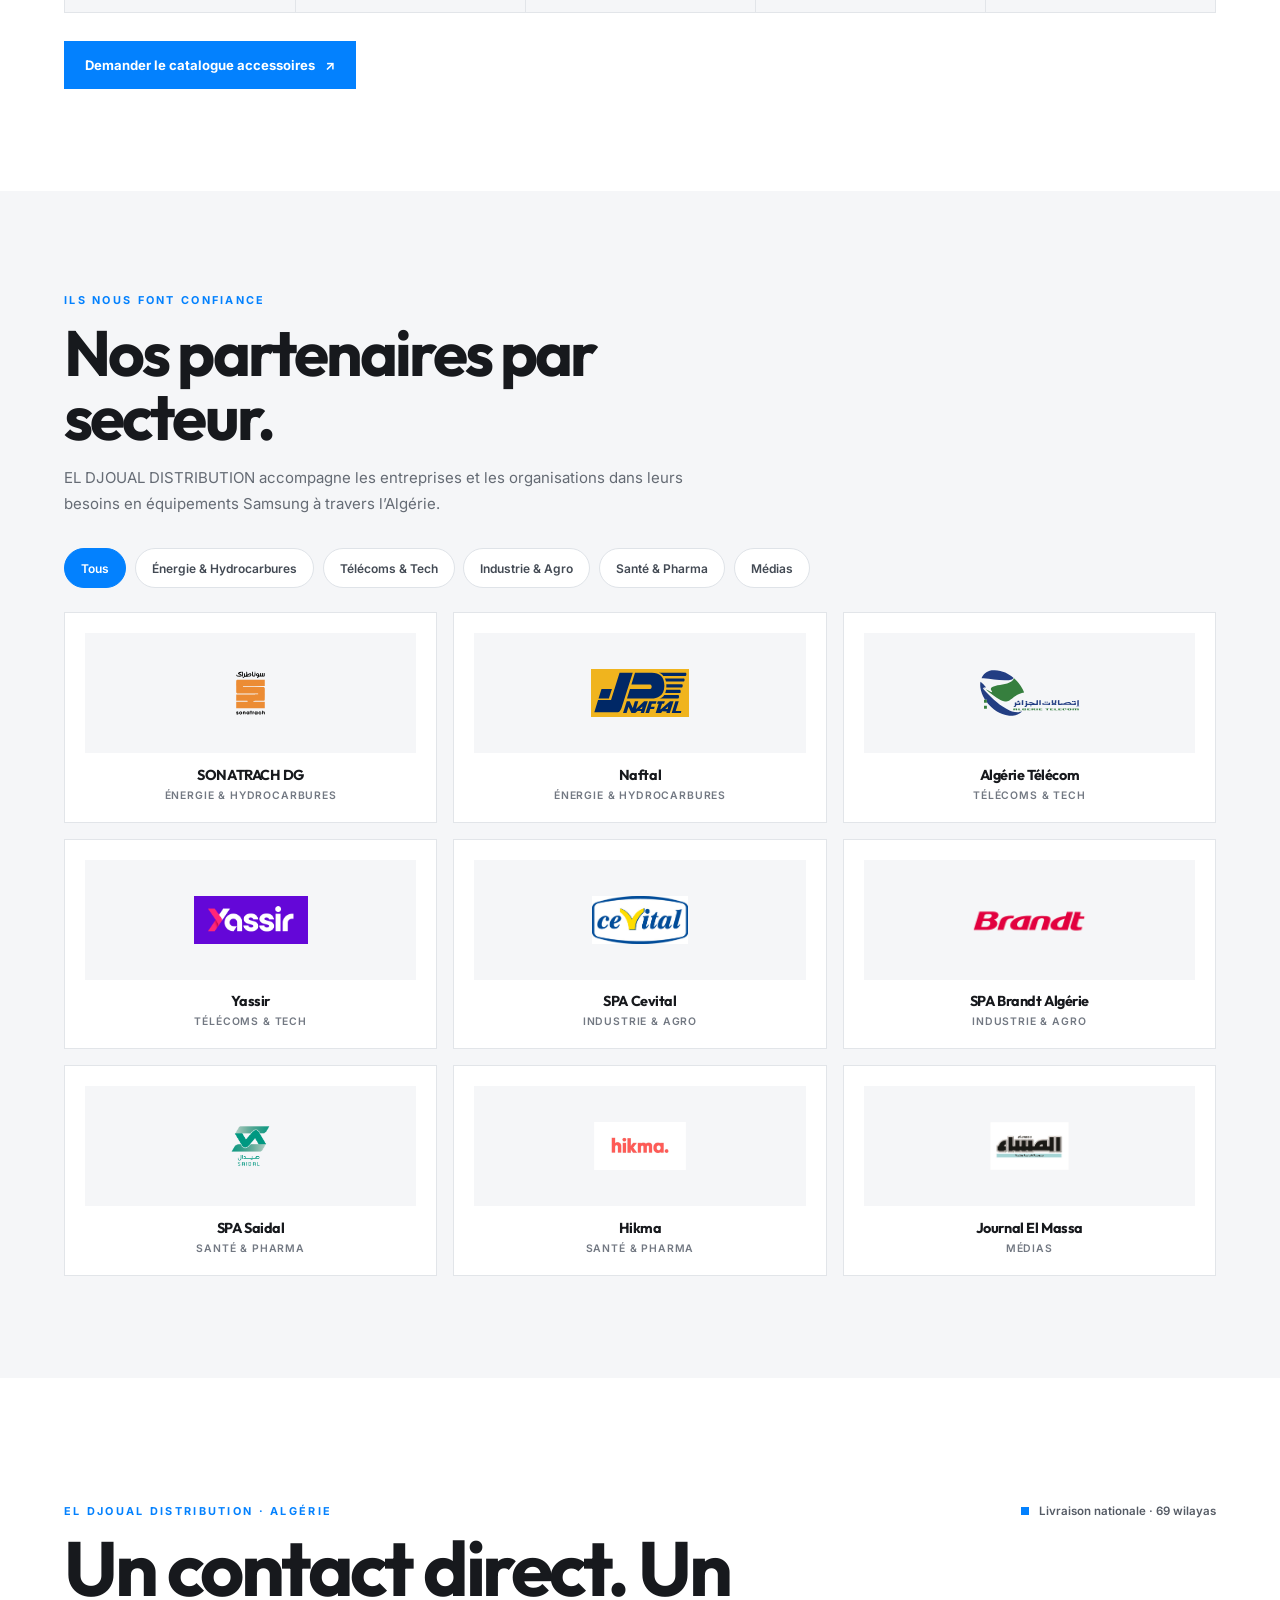
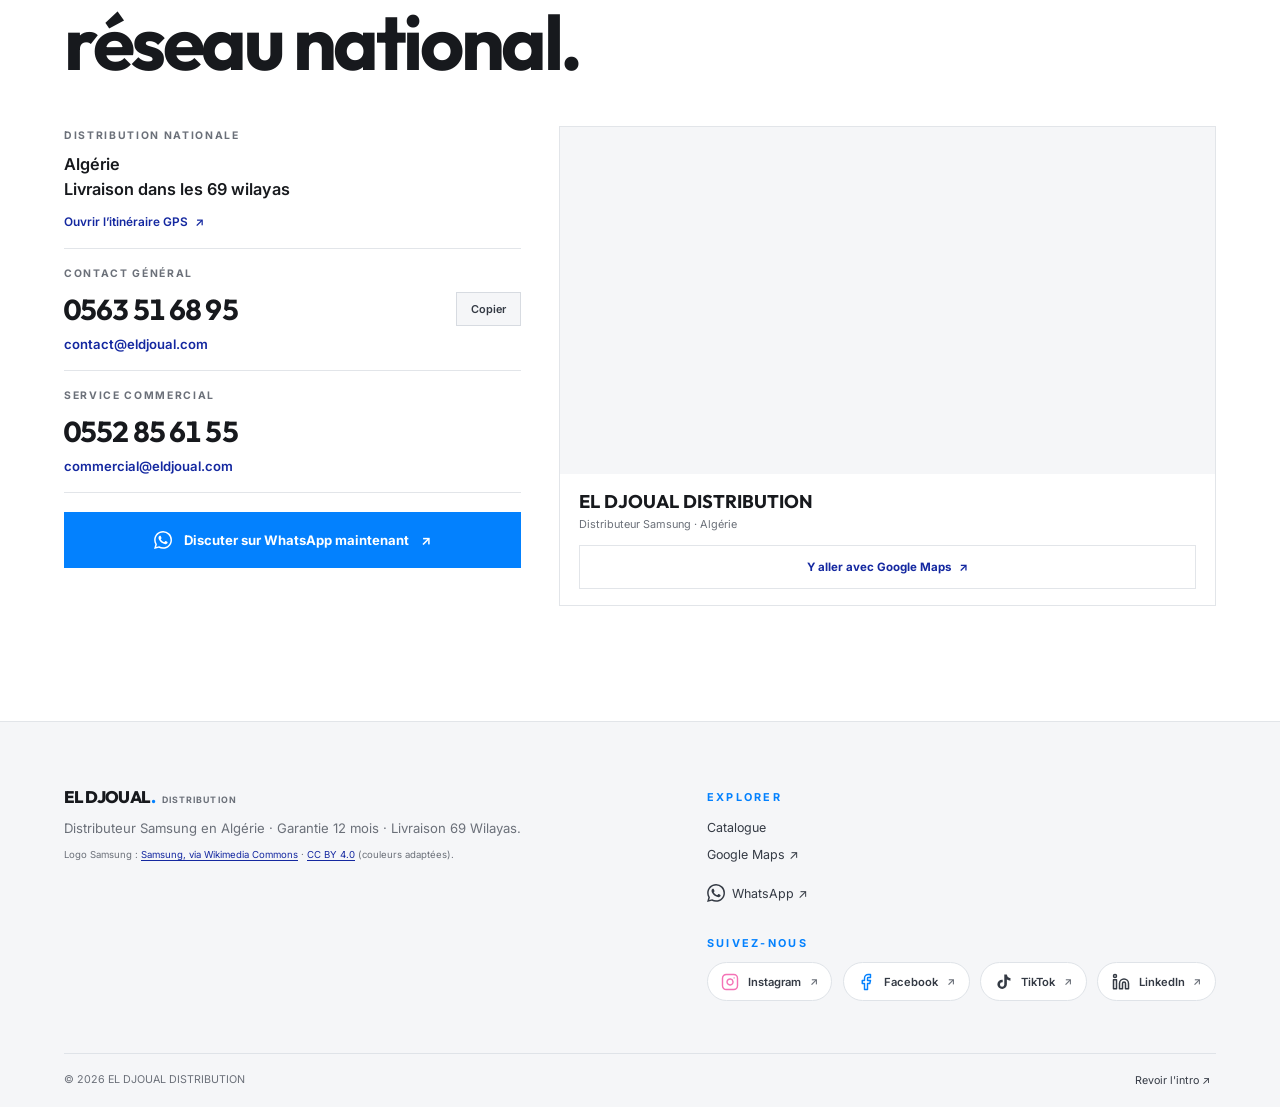
==== commit f6b0e074: "Google Help 1" ====
--- a/index.html
+++ b/index.html
@@ -36,7 +36,7 @@
 
   <header class="site-header">
     <nav class="nav-pill" aria-label="Navigation principale">
-      <a class="brand-mark" href="#accueil" aria-label="EL DJOUAL DISTRIBUTION, accueil">EL DJOUAL<span>.</span><small>DISTRIBUTION</small></a>
+      <a class="brand-mark nav-brand-mark" href="#accueil" aria-label="EL DJOUAL DISTRIBUTION, accueil"><img class="nav-brand-logo" src="assets/logo/Logo.jpeg" alt="EL DJOUAL DISTRIBUTION"></a>
       <div class="nav-links">
         <a href="#catalogue">Catalogue</a>
         <a href="#accessoires">Accessoires</a>
@@ -95,7 +95,7 @@
   </header>
 
   <main>
-    <section id="accueil" class="hero-stage comic-stage" aria-label="Sélection Eldjoual Samsung Galaxy">
+    <section id="accueil" class="hero-stage comic-stage min-h-screen py-24" aria-label="Sélection Eldjoual Samsung Galaxy">
       <div id="heroSlides" class="hero-slides" aria-live="off"></div>
       <div class="hero-vignette" aria-hidden="true"></div>
       <div class="hero-ink-overlay" aria-hidden="true"></div>
@@ -103,8 +103,12 @@
       <div class="hero-copy">
         <span class="eyebrow hero-eyebrow">EL DJOUAL DISTRIBUTION // ALGÉRIE</span>
         <p id="heroKicker" class="hero-kicker"></p>
-        <h1 id="heroTitle" class="hero-title"></h1>
-        <p id="heroSubtitle" class="hero-subtitle"></p>
+        <h1 id="heroTitle" class="hero-title">EL DJOUAL DISTRIBUTION</h1>
+        <div id="heroSubtitle" class="hero-subtitle hero-bio max-w-2xl space-y-2.5 text-sm sm:text-base text-white/90 leading-relaxed bg-black/30 backdrop-blur-sm border-l-2 border-[#0381FE] p-4 sm:p-5 my-4">
+          <p>EL DJOUAL DISTRIBUTION est une entreprise spécialisée dans la distribution de produits de téléphonie mobile de la marque Samsung en Algérie. Depuis 2006, nous mettons notre expérience et notre connaissance du marché au service des professionnels, des entreprises et de nos partenaires commerciaux.</p>
+          <p>Nous proposons une offre adaptée aux besoins du marché, un accompagnement commercial personnalisé.</p>
+          <p>Forts de près de 20 ans d'expérience, nous poursuivons notre développement avec une ambition claire : renforcer notre présence sur le marché algérien et construire un réseau de distribution solide et durable, fondé sur la confiance, la proximité et la qualité de service.</p>
+        </div>
         <a href="#catalogue" class="button hero-cta">Entrer dans le catalogue <span aria-hidden="true">↓</span></a>
         <div class="hero-load-status" aria-label="Chargement des nouveautés">
           <span class="hero-loading-wheel" aria-hidden="true"></span>
@@ -130,6 +134,46 @@
       </div>
     </section>
 
+    <section class="trust-bar" aria-label="Nos engagements">
+      <div class="trust-bar-inner">
+        <article class="trust-item">
+          <svg class="trust-icon" viewBox="0 0 24 24" fill="none" stroke="currentColor" stroke-width="1.6" stroke-linecap="round" stroke-linejoin="round" aria-hidden="true">
+            <path d="m3 7 4.5-2.5L12 7l-4.5 2.5L3 7Z"/><path d="M12 7l4.5-2.5L21 7l-4.5 2.5L12 7Z"/><path d="M3 7v5l4.5 2.5 4.5-2.5V7"/><path d="M12 7v5l4.5 2.5L21 12V7"/><path d="M7.5 14.5v5L12 22l4.5-2.5v-5"/>
+          </svg>
+          <h3>Stock disponible</h3>
+          <p>Produits Samsung officiels en stock physique</p>
+        </article>
+        <article class="trust-item">
+          <svg class="trust-icon" viewBox="0 0 24 24" fill="none" stroke="currentColor" stroke-width="1.6" stroke-linecap="round" stroke-linejoin="round" aria-hidden="true">
+            <circle cx="7.5" cy="16.5" r="3.5"/><path d="M11 16.5h8l2-3-2-3h-5l-2-3H9"/><path d="M7.5 16.5h.01M16 10.5v3h3"/><path d="M7.5 13V5"/>
+          </svg>
+          <h3>Livraison 69 Wilayas</h3>
+          <p>Expédition rapide partout en Algérie</p>
+        </article>
+        <article class="trust-item">
+          <svg class="trust-icon" viewBox="0 0 24 24" fill="none" stroke="currentColor" stroke-width="1.6" stroke-linecap="round" stroke-linejoin="round" aria-hidden="true">
+            <path d="M20 11.5a7.5 7.5 0 0 1-7.5 7.5 8 8 0 0 1-3-.6L4 20l1.6-4.2a7.4 7.4 0 0 1-.6-3A7.5 7.5 0 1 1 20 11.5Z"/><path d="M8.5 11.5h.01M12.5 11.5h.01M16.5 11.5h.01"/>
+          </svg>
+          <h3>On vous répond !</h3>
+          <p>Joignez-nous au <a href="tel:+213552856155">0552 85 61 55</a></p>
+        </article>
+        <article class="trust-item">
+          <svg class="trust-icon" viewBox="0 0 24 24" fill="none" stroke="currentColor" stroke-width="1.6" stroke-linecap="round" stroke-linejoin="round" aria-hidden="true">
+            <path d="m8 12 2.2 2.2a2 2 0 0 0 2.8 0l1-1"/><path d="m14 13 1.2 1.2a2 2 0 0 0 2.8 0l2-2a2 2 0 0 0 0-2.8l-3-3a2 2 0 0 0-2.8 0L13 7.6"/><path d="m10 11-1.2-1.2a2 2 0 0 0-2.8 0l-2 2a2 2 0 0 0 0 2.8l3 3a2 2 0 0 0 2.8 0L11 16.4"/><path d="m8 6 1-1a2 2 0 0 1 2.8 0l3 3"/>
+          </svg>
+          <h3>Tarifs B2B compétitifs</h3>
+          <p>Prix négociés pour professionnels &amp; revendeurs</p>
+        </article>
+        <article class="trust-item">
+          <svg class="trust-icon" viewBox="0 0 24 24" fill="none" stroke="currentColor" stroke-width="1.6" stroke-linecap="round" stroke-linejoin="round" aria-hidden="true">
+            <path d="M12 22s8-4 8-11V5l-8-3-8 3v6c0 7 8 11 8 11Z"/><path d="m9 12 2 2 4-4"/>
+          </svg>
+          <h3>Garantie 12 mois</h3>
+          <p>Garantie officielle &amp; service après-vente</p>
+        </article>
+      </div>
+    </section>
+
     <section id="catalogue" class="catalogue-section">
       <div class="section-heading">
         <p class="eyebrow">Sélection Eldjoual</p>
@@ -139,10 +183,32 @@
       <div id="phoneShowcase" class="phone-showcase"></div>
     </section>
 
-    <section class="service-band" aria-label="Services Eldjoual">
-      <span>Distribution nationale · 69 Wilayas</span><i></i>
-      <span>Garantie officielle · 12 mois</span><i></i>
-      <span>Distributeur Samsung Algérie</span>
+    <section class="service-band service-details" aria-label="Services Eldjoual">
+      <div class="service-grid">
+        <article class="service-item">
+          <h3>Distribution nationale · 69 Wilayas</h3>
+          <p>Livraison rapide et fiable partout en Algérie, au service de nos clients dans les 69 wilayas.</p>
+        </article>
+        <article class="service-item">
+          <h3>Garantie officielle · 12 mois</h3>
+          <p>Vos appareils Samsung bénéficient d’une garantie officielle d’un an et d’un accompagnement dédié.</p>
+        </article>
+        <article class="service-item">
+          <h3>Distributeur Samsung Algérie</h3>
+          <p>Un approvisionnement en produits Samsung authentiques, adapté aux besoins des professionnels et revendeurs.</p>
+        </article>
+      </div>
+      <article class="service-sav" aria-labelledby="serviceSavTitle">
+        <h3 id="serviceSavTitle">Service Après-Vente (SAV) Samsung</h3>
+        <p>Les matériels Samsung sont garantis un an pièces et main-d'œuvre, à l'exclusion des dommages décrits dans nos Conditions Générales de Vente.</p>
+        <p>Le matériel est à retourner directement au centre de réparation suivant :<br>
+          <strong>MYME TELECOMMUNICATION</strong><br>
+          Av. des Frères Abdeslami, Kouba<br>
+          Tél. : 0780 10 01 00<br>
+          Site : <a href="https://mymetelecom.com" target="_blank" rel="noopener noreferrer">mymetelecom.com</a>
+        </p>
+        <p>Le matériel doit être retourné avec sa boîte, accompagné d'un courrier mentionnant vos coordonnées et une description de la panne.</p>
+      </article>
     </section>
 
     <section id="accessoires" class="accessories-section" aria-labelledby="accessoriesTitle">
@@ -154,6 +220,9 @@
       <div class="accessories-grid">
         <article class="accessory-card">
           <span class="accessory-number">01</span>
+          <div class="accessory-image-box h-48 w-full bg-[#F5F6F8] flex items-center justify-center p-2 mb-5 overflow-visible relative group">
+            <img src="assets/accessories/earphones.png" alt="Écouteurs &amp; Audio Samsung Galaxy" class="accessory-image h-full w-full object-contain scale-125 drop-shadow-[0_14px_20px_rgba(0,0,0,0.14)] transition-transform duration-300 ease-out group-hover:scale-[1.35] group-hover:-translate-y-2" loading="lazy">
+          </div>
           <svg class="accessory-icon" viewBox="0 0 24 24" fill="none" stroke="currentColor" stroke-width="1.6" stroke-linecap="round" stroke-linejoin="round" aria-hidden="true">
             <path d="M3 14v-3a9 9 0 0 1 18 0v3"/>
             <path d="M5 13h2v6H5a2 2 0 0 1-2-2v-2a2 2 0 0 1 2-2ZM17 13h2a2 2 0 0 1 2 2v2a2 2 0 0 1-2 2h-2z"/>
@@ -163,6 +232,9 @@
         </article>
         <article class="accessory-card">
           <span class="accessory-number">02</span>
+          <div class="accessory-image-box h-48 w-full bg-[#F5F6F8] flex items-center justify-center p-2 mb-5 overflow-visible relative group">
+            <img src="assets/accessories/powerbank.png" alt="Power Banks Samsung Galaxy" class="accessory-image h-full w-full object-contain scale-125 drop-shadow-[0_14px_20px_rgba(0,0,0,0.14)] transition-transform duration-300 ease-out group-hover:scale-[1.35] group-hover:-translate-y-2" loading="lazy">
+          </div>
           <svg class="accessory-icon" viewBox="0 0 24 24" fill="none" stroke="currentColor" stroke-width="1.6" stroke-linecap="round" stroke-linejoin="round" aria-hidden="true">
             <rect x="5" y="4" width="14" height="18" rx="1"/>
             <path d="M10 2h4M12 8l-3 5h4l-1 4"/>
@@ -172,12 +244,37 @@
         </article>
         <article class="accessory-card">
           <span class="accessory-number">03</span>
+          <div class="accessory-image-box h-48 w-full bg-[#F5F6F8] flex items-center justify-center p-2 mb-5 overflow-visible relative group">
+            <img src="assets/accessories/charger.png" alt="Chargeurs &amp; Câbles Samsung Super Fast Charging" class="accessory-image h-full w-full object-contain scale-125 drop-shadow-[0_14px_20px_rgba(0,0,0,0.14)] transition-transform duration-300 ease-out group-hover:scale-[1.35] group-hover:-translate-y-2" loading="lazy">
+          </div>
           <svg class="accessory-icon" viewBox="0 0 24 24" fill="none" stroke="currentColor" stroke-width="1.6" stroke-linecap="round" stroke-linejoin="round" aria-hidden="true">
             <path d="M7 3v5M11 3v5M6 8h6v3a3 3 0 0 1-3 3v7"/>
             <path d="M16 5h4v6h-4zM18 11v4"/>
           </svg>
           <h3>Chargeurs &amp; Câbles</h3>
           <p>Adaptateurs secteur 25W/45W Super Fast Charging &amp; câbles USB-C</p>
+        </article>
+        <article class="accessory-card">
+          <span class="accessory-number">04</span>
+          <div class="accessory-image-box h-48 w-full bg-[#F5F6F8] flex items-center justify-center p-2 mb-5 overflow-visible relative group">
+            <img src="assets/accessories/case.png" alt="Coques de protection Samsung Galaxy" class="accessory-image h-full w-full object-contain scale-125 drop-shadow-[0_14px_20px_rgba(0,0,0,0.14)] transition-transform duration-300 ease-out group-hover:scale-[1.35] group-hover:-translate-y-2" loading="lazy">
+          </div>
+          <svg class="accessory-icon" viewBox="0 0 24 24" fill="none" stroke="currentColor" stroke-width="1.6" stroke-linecap="round" stroke-linejoin="round" aria-hidden="true">
+            <rect x="6" y="2.5" width="12" height="19" rx="2.5"/><path d="M10 5h4M11 18.5h2"/>
+          </svg>
+          <h3>Coques de protection</h3>
+          <p>Coques résistantes et élégantes pour protéger vos appareils Galaxy</p>
+        </article>
+        <article class="accessory-card">
+          <span class="accessory-number">05</span>
+          <div class="accessory-image-box h-48 w-full bg-[#F5F6F8] flex items-center justify-center p-2 mb-5 overflow-visible relative group">
+            <img src="assets/accessories/screen-protector.png" alt="Protections d’écran pour smartphones Samsung Galaxy" class="accessory-image h-full w-full object-contain scale-125 drop-shadow-[0_14px_20px_rgba(0,0,0,0.14)] transition-transform duration-300 ease-out group-hover:scale-[1.35] group-hover:-translate-y-2" loading="lazy">
+          </div>
+          <svg class="accessory-icon" viewBox="0 0 24 24" fill="none" stroke="currentColor" stroke-width="1.6" stroke-linecap="round" stroke-linejoin="round" aria-hidden="true">
+            <rect x="5" y="2" width="14" height="20" rx="2"/><path d="M9 5h6M10 19h4M12 9v5M9.5 11.5h5"/>
+          </svg>
+          <h3>Protections d’écran</h3>
+          <p>Films et verres trempés pour préserver l’écran de vos smartphones</p>
         </article>
       </div>
       <div class="accessories-cta-wrap">
--- a/styles.css
+++ b/styles.css
@@ -146,6 +146,8 @@
 }
 .brand-mark { flex: 0 0 auto; font-family: "Outfit", sans-serif; font-size: 1.3rem; font-weight: 800; letter-spacing: -.06em; }
 .brand-mark span { color: var(--blue); }
+.nav-brand-mark { align-items: center; }
+.nav-brand-logo { display: block; width: clamp(7.5rem, 13vw, 10rem); height: auto; }
 .nav-links { display: flex; align-items: center; gap: clamp(1rem, 3vw, 2.5rem); color: rgb(255 255 255 / 72%); font-size: .8rem; }
 .nav-links a, .nav-links button { transition: color .25s ease; }
 .nav-links a:hover, .nav-links button:hover { color: white; }
@@ -963,6 +965,37 @@
   color: #343a44;
 }
 .service-band i { border-radius: 0; }
+.service-details {
+  display: block;
+  padding: 3rem max(5vw, calc((100vw - 1200px) / 2));
+  background: #f5f6f8;
+  color: #17191d;
+}
+.service-grid {
+  display: grid;
+  grid-template-columns: repeat(3, minmax(0, 1fr));
+  max-width: 1200px;
+  margin: 0 auto;
+}
+.service-item { padding: .25rem 1.5rem 1rem; text-align: left; }
+.service-item:first-child { padding-left: 0; }
+.service-item + .service-item { border-left: 1px solid #d5d9df; }
+.service-item h3, .service-sav h3 { margin: 0; color: #0381fe; font-size: .95rem; font-weight: 700; }
+.service-item p, .service-sav p { margin: .65rem 0 0; color: #555b65; font-size: .82rem; line-height: 1.7; }
+.service-sav {
+  max-width: 1200px;
+  margin: 2rem auto 0;
+  padding: 1.5rem 0 0;
+  border-top: 1px solid #d5d9df;
+}
+.service-sav a { color: #0381fe; text-decoration: underline; text-underline-offset: 2px; }
+@media (max-width: 760px) {
+  .service-details { padding: 2.5rem 6vw; }
+  .service-grid { grid-template-columns: 1fr; gap: 1.25rem; }
+  .service-item, .service-item:first-child { padding: 0 0 1.25rem; }
+  .service-item + .service-item { border-top: 1px solid #d5d9df; border-left: 0; padding-top: 1.25rem; }
+  .service-sav { margin-top: 1.5rem; }
+}
 .contact-section { background: #fff; color: #17191d; }
 .contact-section::before { display: none; }
 .contact-panel { padding: 0; border: 0; border-radius: 0; background: transparent; box-shadow: none; backdrop-filter: none; }
@@ -1223,23 +1256,84 @@
 .accessories-heading > p:last-child { max-width: 620px; margin: 1rem 0 0; color: #656b74; line-height: 1.7; }
 .accessories-grid {
   display: grid;
-  grid-template-columns: repeat(3, minmax(0, 1fr));
+  grid-template-columns: repeat(5, minmax(0, 1fr));
   border: 1px solid #e2e5e9;
   background: #f5f6f8;
 }
 .accessory-card {
   position: relative;
+  display: flex;
+  flex-direction: column;
   min-height: 225px;
   padding: clamp(1.25rem, 2.6vw, 2.25rem);
   background: #f5f6f8;
 }
+.accessory-card:hover { z-index: 2; }
 .accessory-card + .accessory-card { border-left: 1px solid #e2e5e9; }
-.accessory-number { color: #8a9099; font-family: "IBM Plex Mono", monospace; font-size: .68rem; letter-spacing: .12em; }
-.accessory-icon { display: block; width: 30px; height: 30px; margin: 1.5rem 0 1rem; color: #0381fe; }
-.accessory-card h3 { margin: 0; color: #17191d; font-size: 1.2rem; font-weight: 700; letter-spacing: -.025em; }
-.accessory-card p { max-width: 310px; margin: .55rem 0 0; color: #656b74; font-size: .84rem; line-height: 1.65; }
+.accessory-number { position: relative; z-index: 2; display: block; color: #8a9099; font-family: "IBM Plex Mono", monospace; font-size: .68rem; letter-spacing: .12em; }
+.accessory-image-box {
+  position: relative;
+  z-index: 1;
+  display: flex;
+  align-items: center;
+  justify-content: center;
+  width: 100%;
+  height: 12rem;
+  margin: 1.25rem 0 1.25rem;
+  padding: .5rem;
+  overflow: visible;
+  background: #F5F6F8;
+}
+.accessory-image {
+  width: 100%;
+  height: 100%;
+  object-fit: contain;
+  transform: scale(1.25);
+  filter: drop-shadow(0 14px 20px rgba(0, 0, 0, .14));
+  transition: transform 300ms cubic-bezier(0, 0, .2, 1);
+  will-change: transform;
+}
+.accessory-image-box:hover .accessory-image {
+  transform: translateY(-.5rem) scale(1.35);
+}
+.accessory-icon { position: relative; z-index: 2; display: block; width: 30px; height: 30px; margin: .5rem 0 1rem; color: #0381fe; flex-shrink: 0; }
+.accessory-card h3 { position: relative; z-index: 2; margin: 0; color: #17191d; font-size: 1.2rem; font-weight: 700; letter-spacing: -.025em; }
+.accessory-card p { position: relative; z-index: 2; max-width: 310px; margin: .55rem 0 0; color: #656b74; font-size: .84rem; line-height: 1.65; }
 .accessories-cta-wrap { margin-top: 1.75rem; }
 .accessories-cta { min-height: 48px; gap: .65rem; }
+
+.trust-bar { background: #F0F3F8; color: #172033; }
+.trust-bar-inner {
+  display: grid;
+  grid-template-columns: minmax(0, 1fr);
+  gap: 1.75rem;
+  max-width: 80rem;
+  margin: 0 auto;
+  padding: 2.5rem 1.5rem;
+}
+.trust-item { min-width: 0; text-align: left; }
+.trust-icon { display: block; width: 24px; height: 24px; color: #172033; }
+.trust-item h3 { margin: .75rem 0 0; color: #18181b; font-size: .875rem; font-weight: 700; line-height: 1.4; }
+.trust-item p { margin: .25rem 0 0; color: #52525b; font-size: .75rem; line-height: 1.55; }
+.trust-item p a { color: inherit; text-decoration: underline; text-underline-offset: 2px; }
+
+@media (min-width: 640px) {
+  .trust-bar-inner { grid-template-columns: repeat(2, minmax(0, 1fr)); column-gap: 1.5rem; }
+}
+
+@media (min-width: 1024px) {
+  .trust-bar-inner { grid-template-columns: repeat(5, minmax(0, 1fr)); gap: 0; }
+  .trust-item { padding: 0 1.25rem; }
+  .trust-item:first-child { padding-left: 0; }
+  .trust-item + .trust-item { border-left: 1px solid rgb(161 161 170 / 70%); }
+  .trust-item:last-child { padding-right: 0; }
+}
+
+@media (min-width: 761px) and (max-width: 1100px) {
+  .accessories-grid { grid-template-columns: repeat(3, minmax(0, 1fr)); }
+  .accessory-card:nth-child(3n + 1) { border-left: 0; }
+  .accessory-card:nth-child(n + 4) { border-top: 1px solid #e2e5e9; }
+}
 
 @media (min-width: 761px) {
   .hero-scene-store .hero-title,
@@ -1263,6 +1357,83 @@
   .accessories-grid { grid-template-columns: 1fr; }
   .accessory-card { min-height: 0; padding: 1.35rem; }
   .accessory-card + .accessory-card { border-top: 1px solid #e2e5e9; border-left: 0; }
-  .accessory-icon { margin: 1rem 0 .7rem; }
+  .accessory-icon { margin: .5rem 0 .7rem; }
   .accessories-cta { width: 100%; justify-content: center; }
 }
+
+@media (max-width: 760px) {
+  .hero-copy { right: 0; left: 0; width: auto; padding-inline: 1.25rem; }
+  .hero-copy .hero-title {
+    font-size: clamp(2rem, 9vw, 5.5rem);
+    line-height: .95;
+    letter-spacing: -.025em;
+    overflow-wrap: break-word;
+  }
+}
+
+/* Hero Slide 1 bio box & non-clipping flexible hero height */
+.hero-stage {
+  display: flex;
+  flex-direction: column;
+  justify-content: flex-end;
+  height: auto;
+  min-height: 100vh;
+  min-height: 100svh;
+  padding-top: 6rem;
+  padding-bottom: 6rem;
+}
+.hero-copy {
+  position: relative;
+  bottom: auto;
+  left: auto;
+  right: auto;
+  margin: 0 max(6vw, calc((100vw - 1200px) / 2)) 2.5rem;
+  width: min(760px, calc(min(1200px, 88vw) - min(330px, 28vw) - 2rem));
+}
+.hero-subtitle.hero-bio {
+  max-width: 42rem;
+  margin: 1rem 0;
+  padding: 1rem;
+  border-left: 2px solid #0381FE;
+  background: rgb(0 0 0 / 30%);
+  color: rgb(255 255 255 / 90%);
+  font-size: .875rem;
+  font-weight: 400;
+  letter-spacing: 0;
+  line-height: 1.625;
+  text-shadow: none;
+  backdrop-filter: blur(4px);
+  -webkit-backdrop-filter: blur(4px);
+}
+.hero-subtitle.hero-bio p { margin: 0; }
+.hero-subtitle.hero-bio p + p { margin-top: .625rem; }
+
+@media (min-width: 640px) {
+  .hero-subtitle.hero-bio {
+    padding: 1.25rem;
+    font-size: 1rem;
+  }
+}
+
+@media (max-width: 760px) {
+  .hero-stage {
+    height: auto;
+    min-height: 100vh;
+    min-height: 100svh;
+    padding-top: 6rem;
+    padding-bottom: 6rem;
+  }
+  .hero-copy {
+    width: 100%;
+    margin: 0 0 5rem;
+    padding-inline: 1.25rem;
+  }
+  .hero-subtitle.hero-bio {
+    max-width: 100%;
+  }
+}
+
+@media (max-width: 639px) {
+  .progress-name { display: none; }
+  .progress-track { grid-template-columns: 1fr; justify-items: center; }
+}
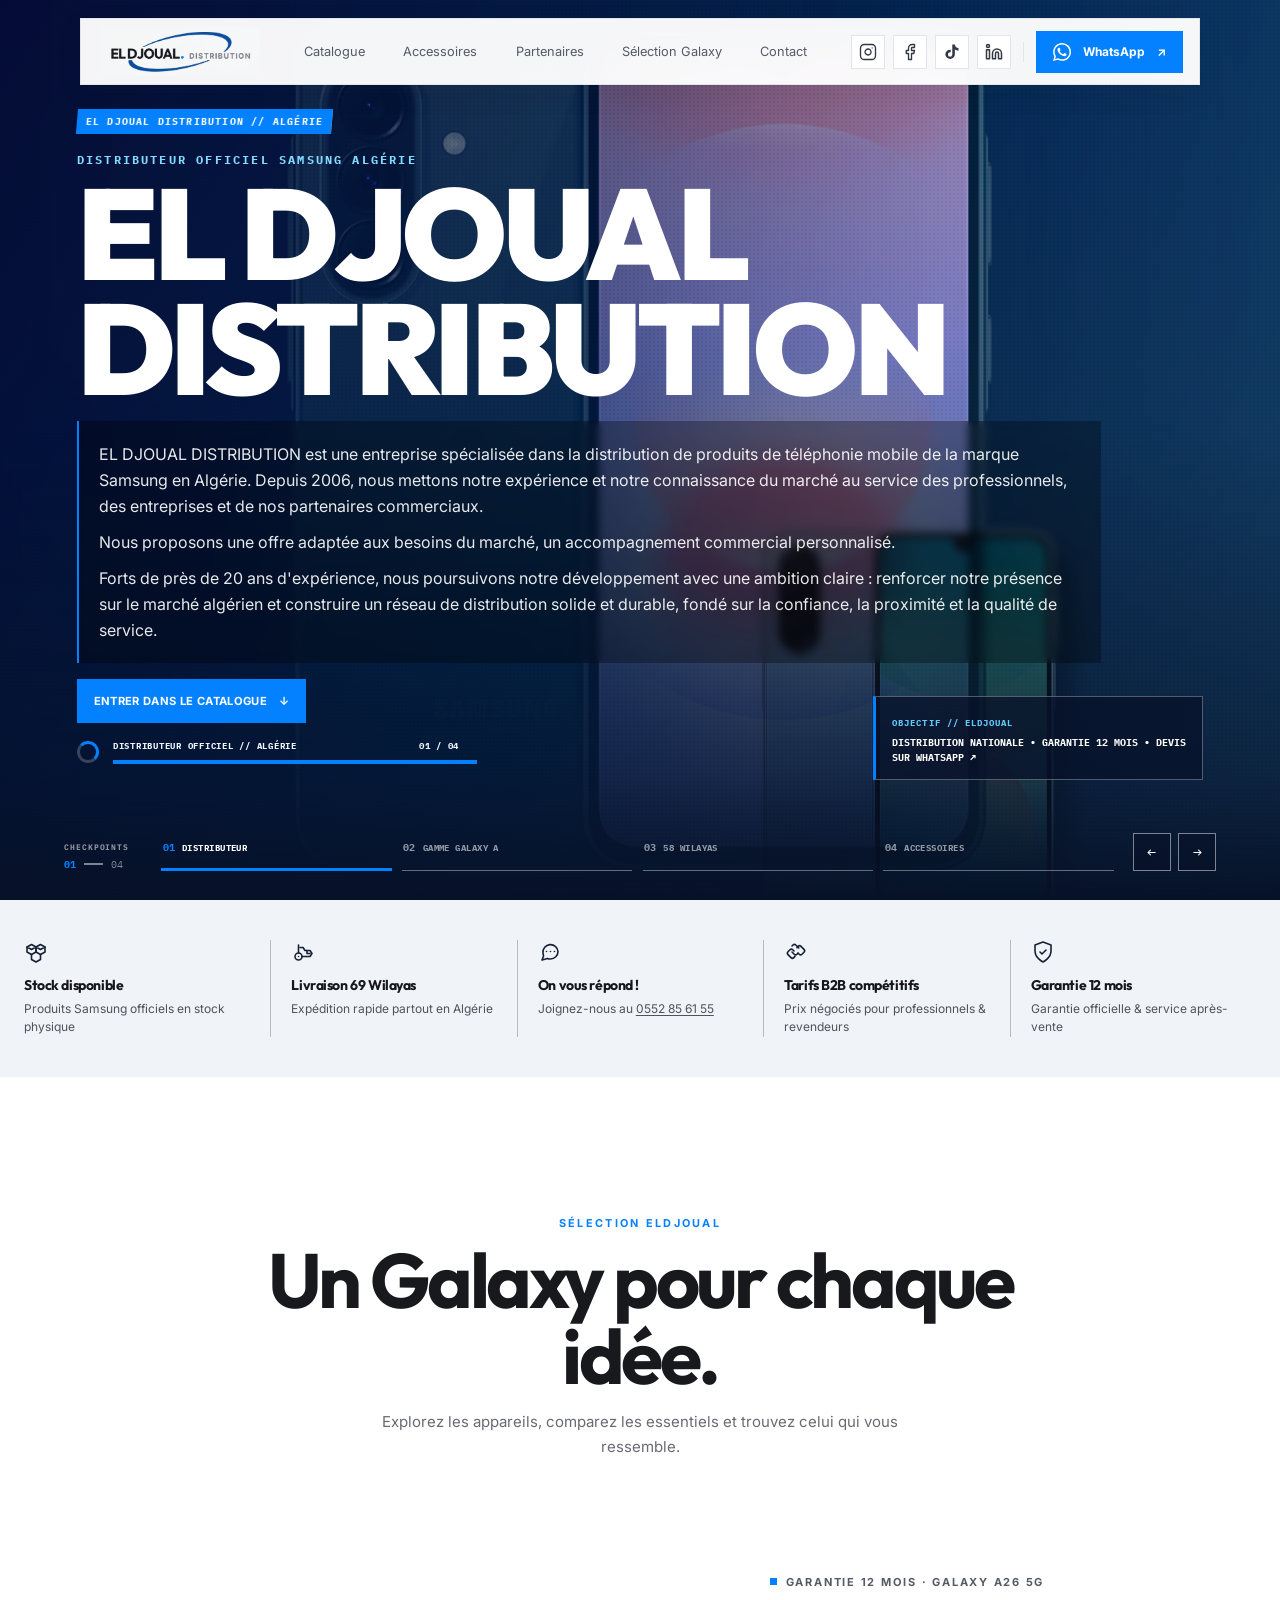
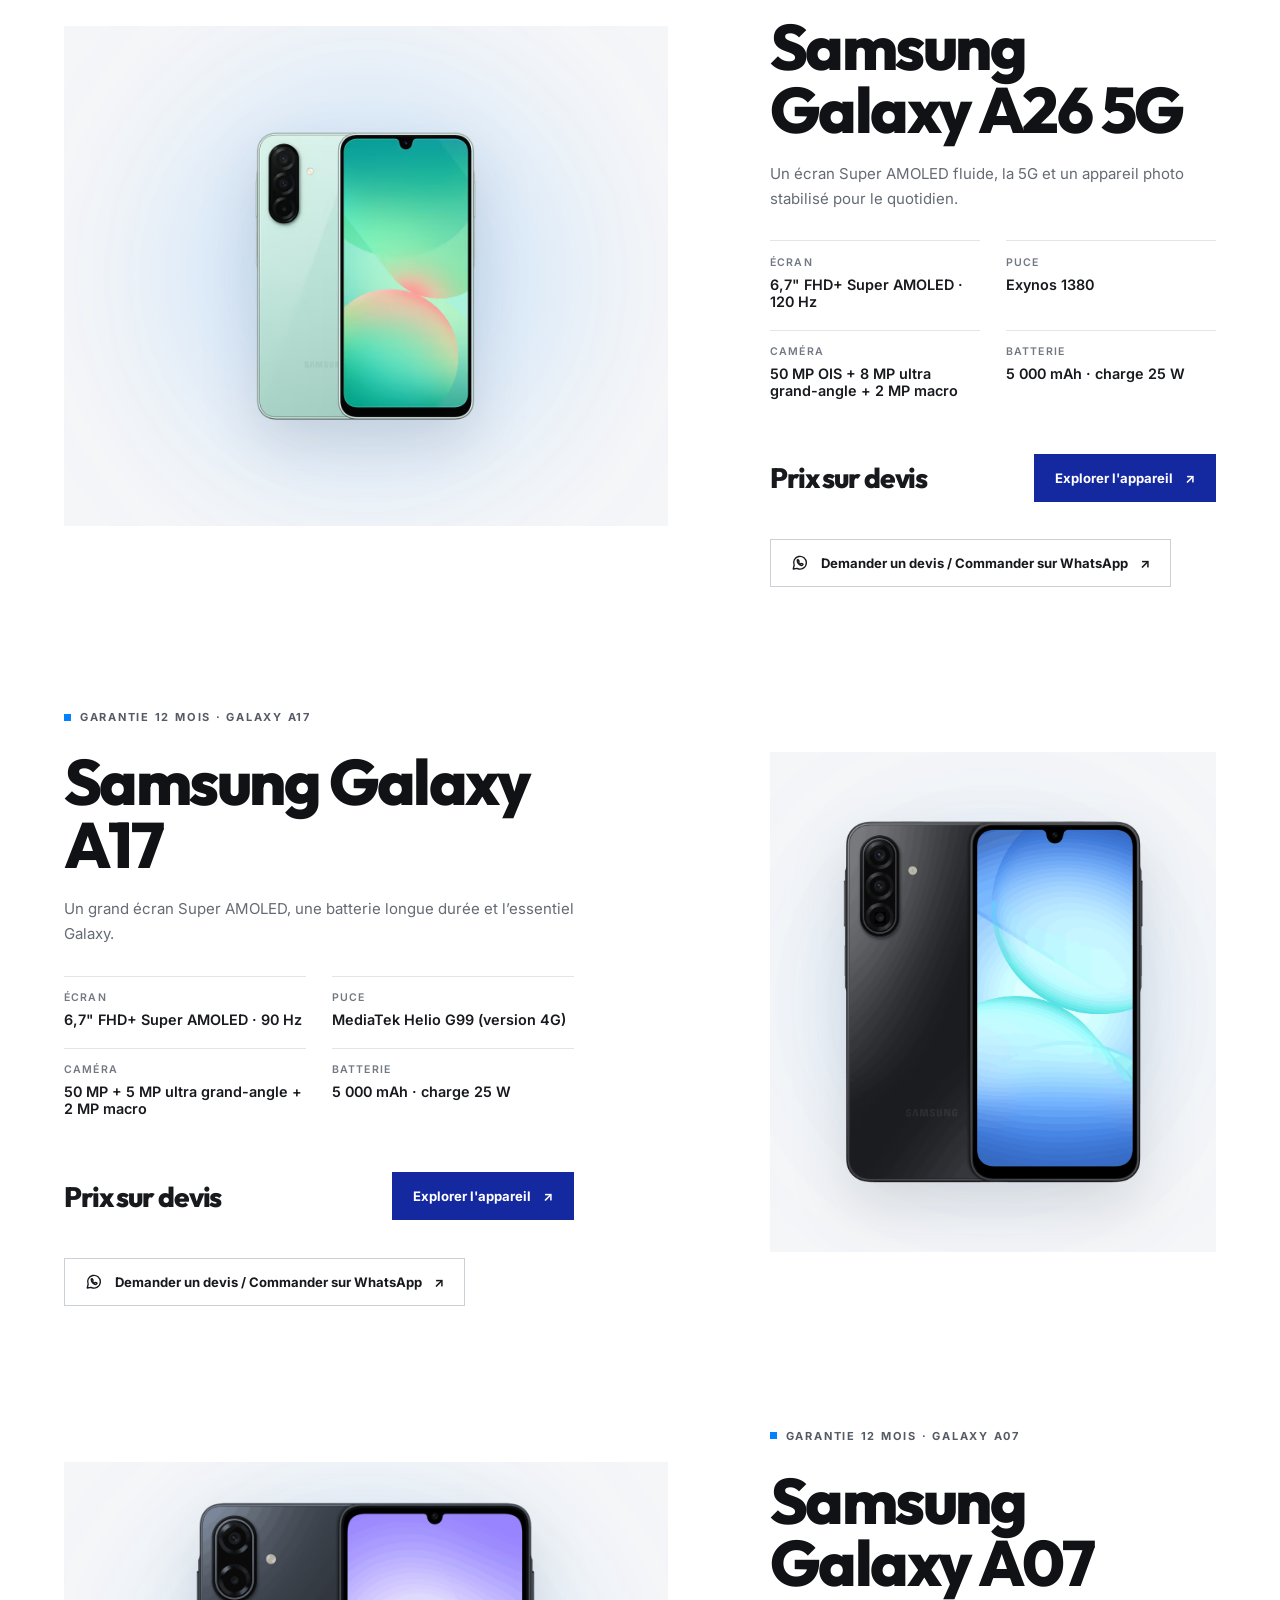
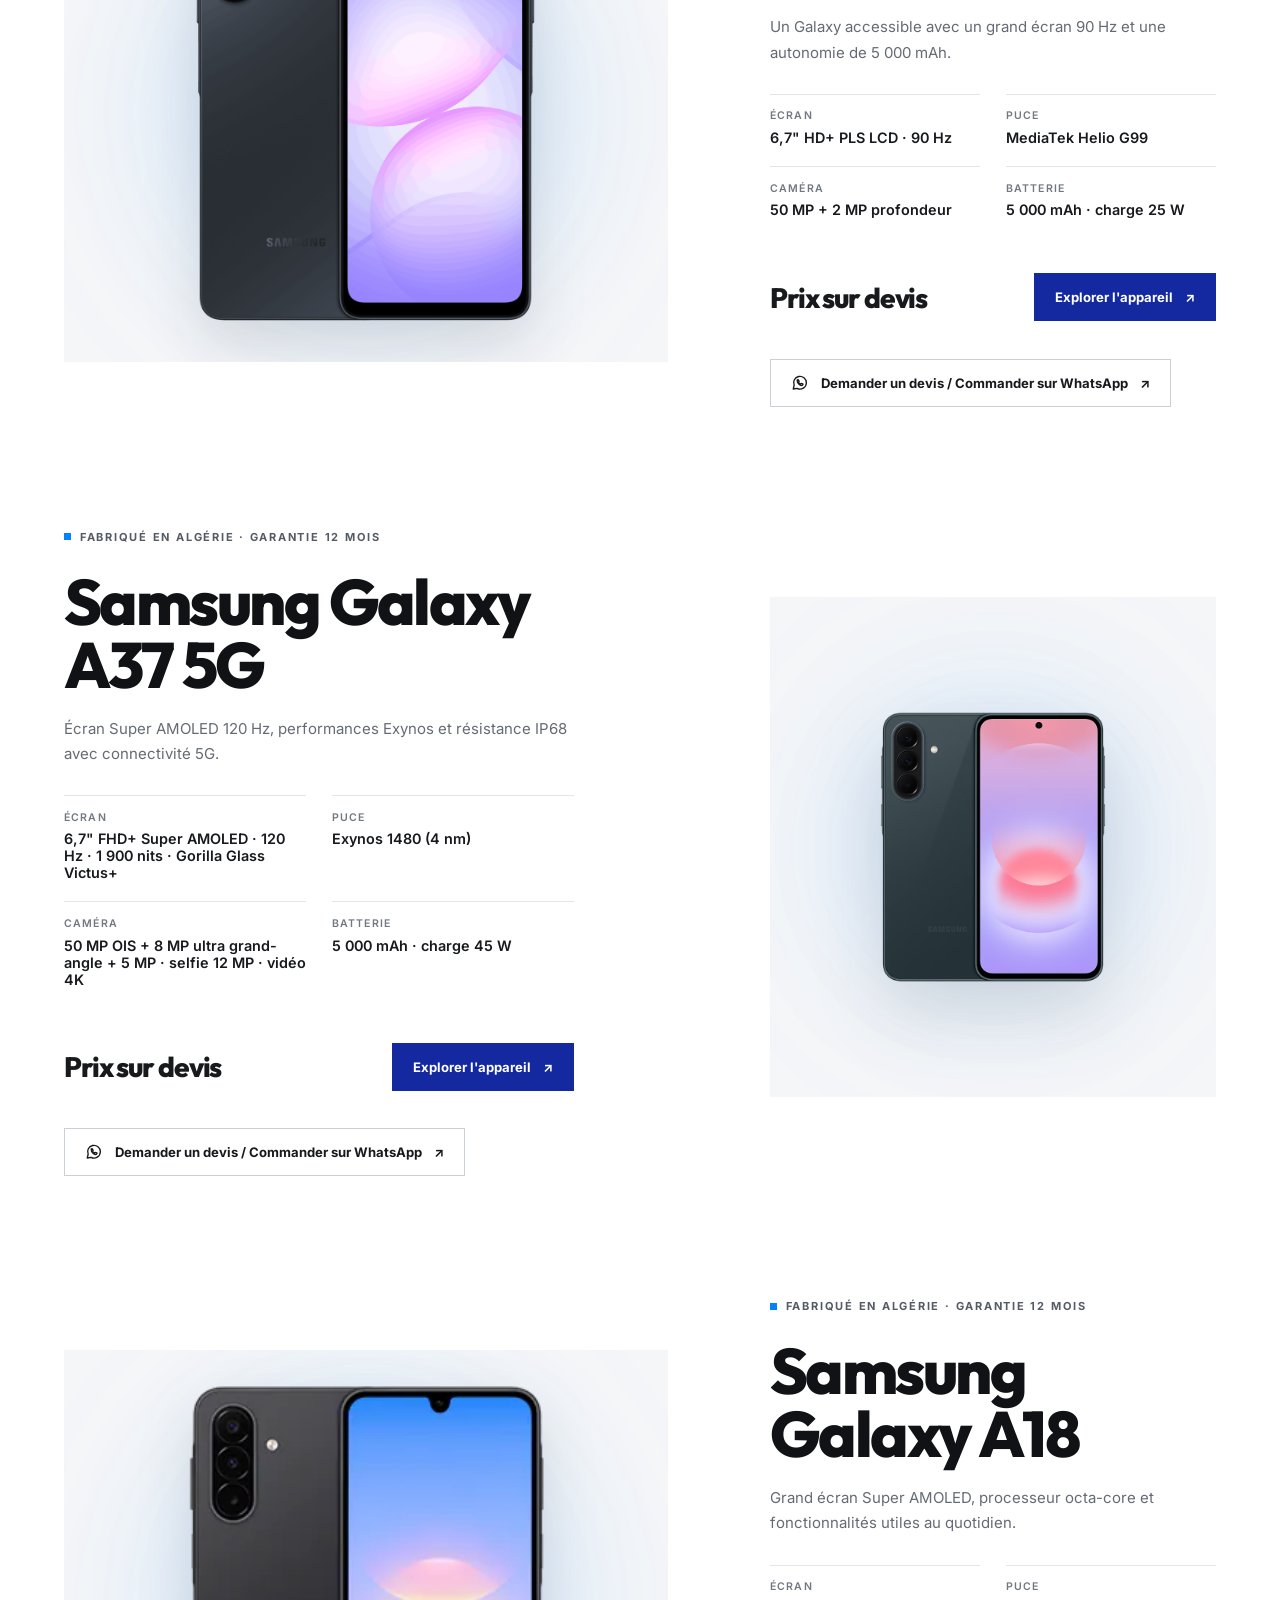
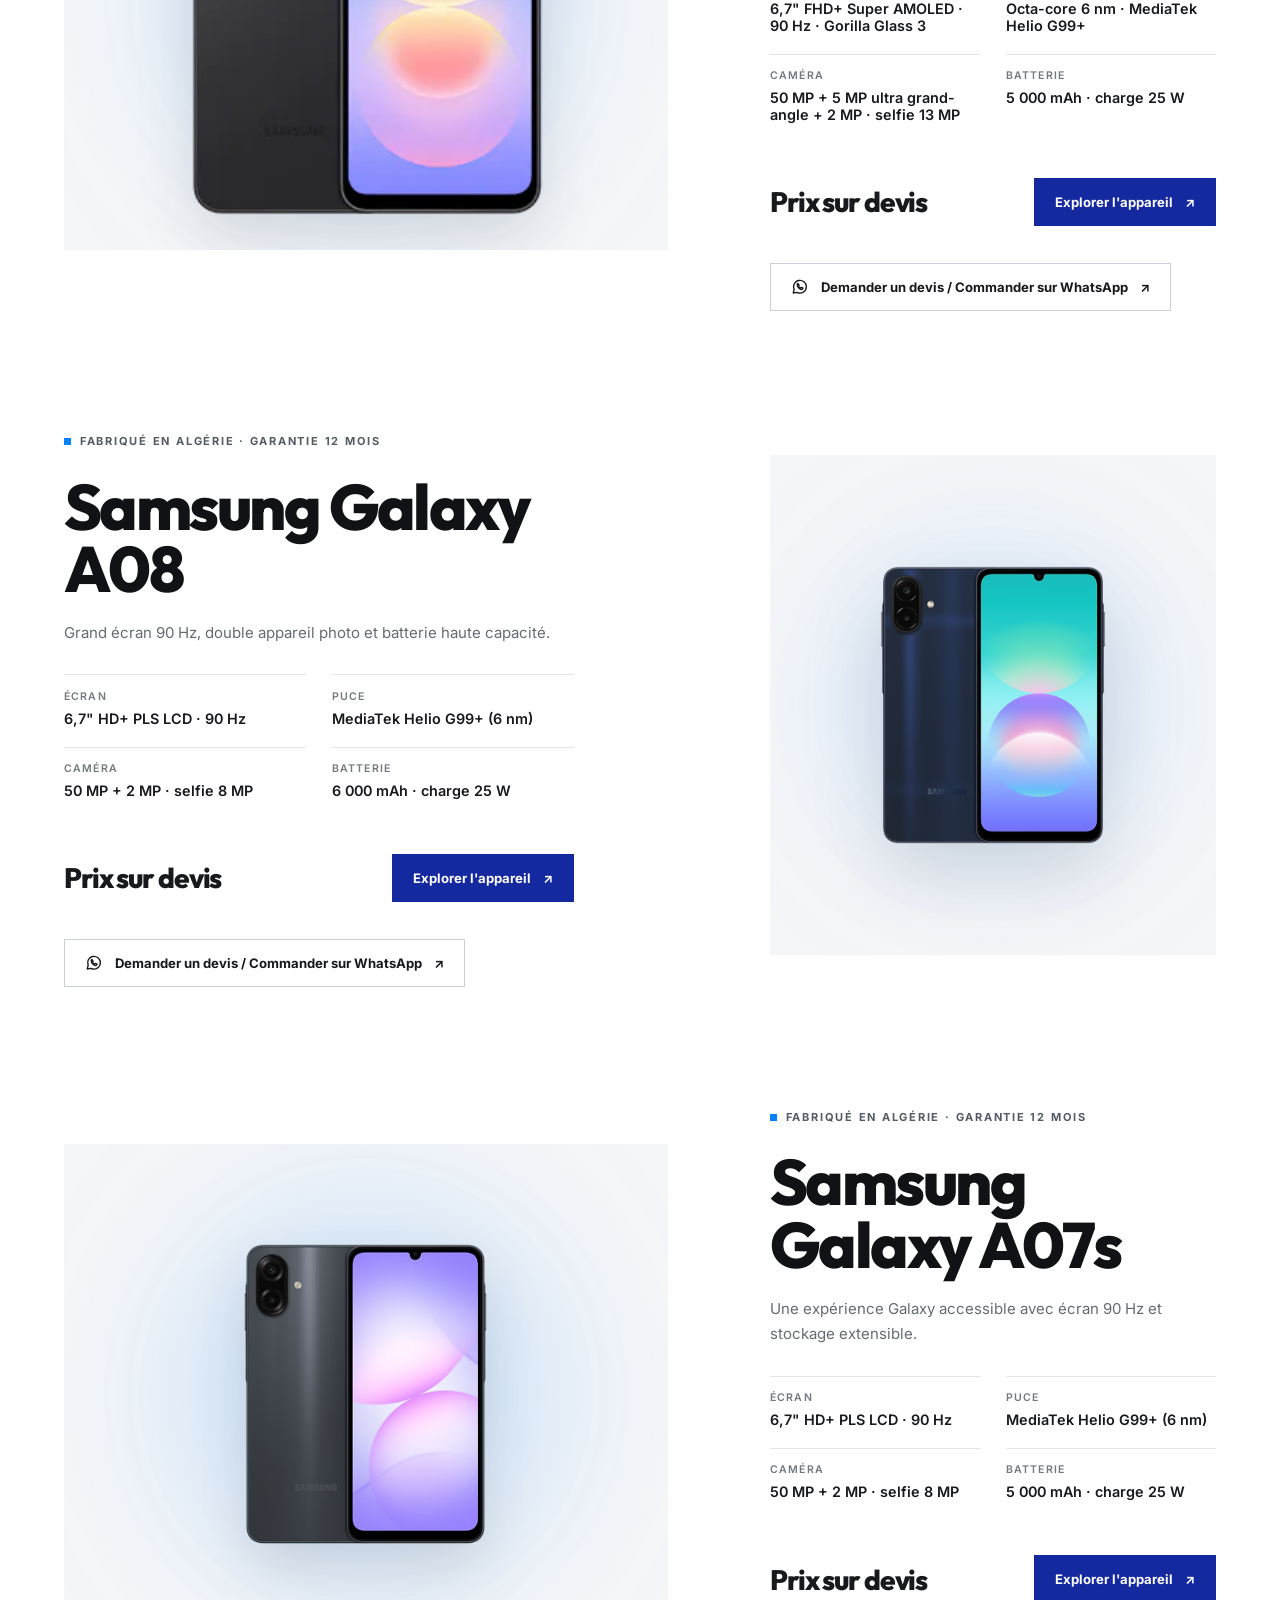
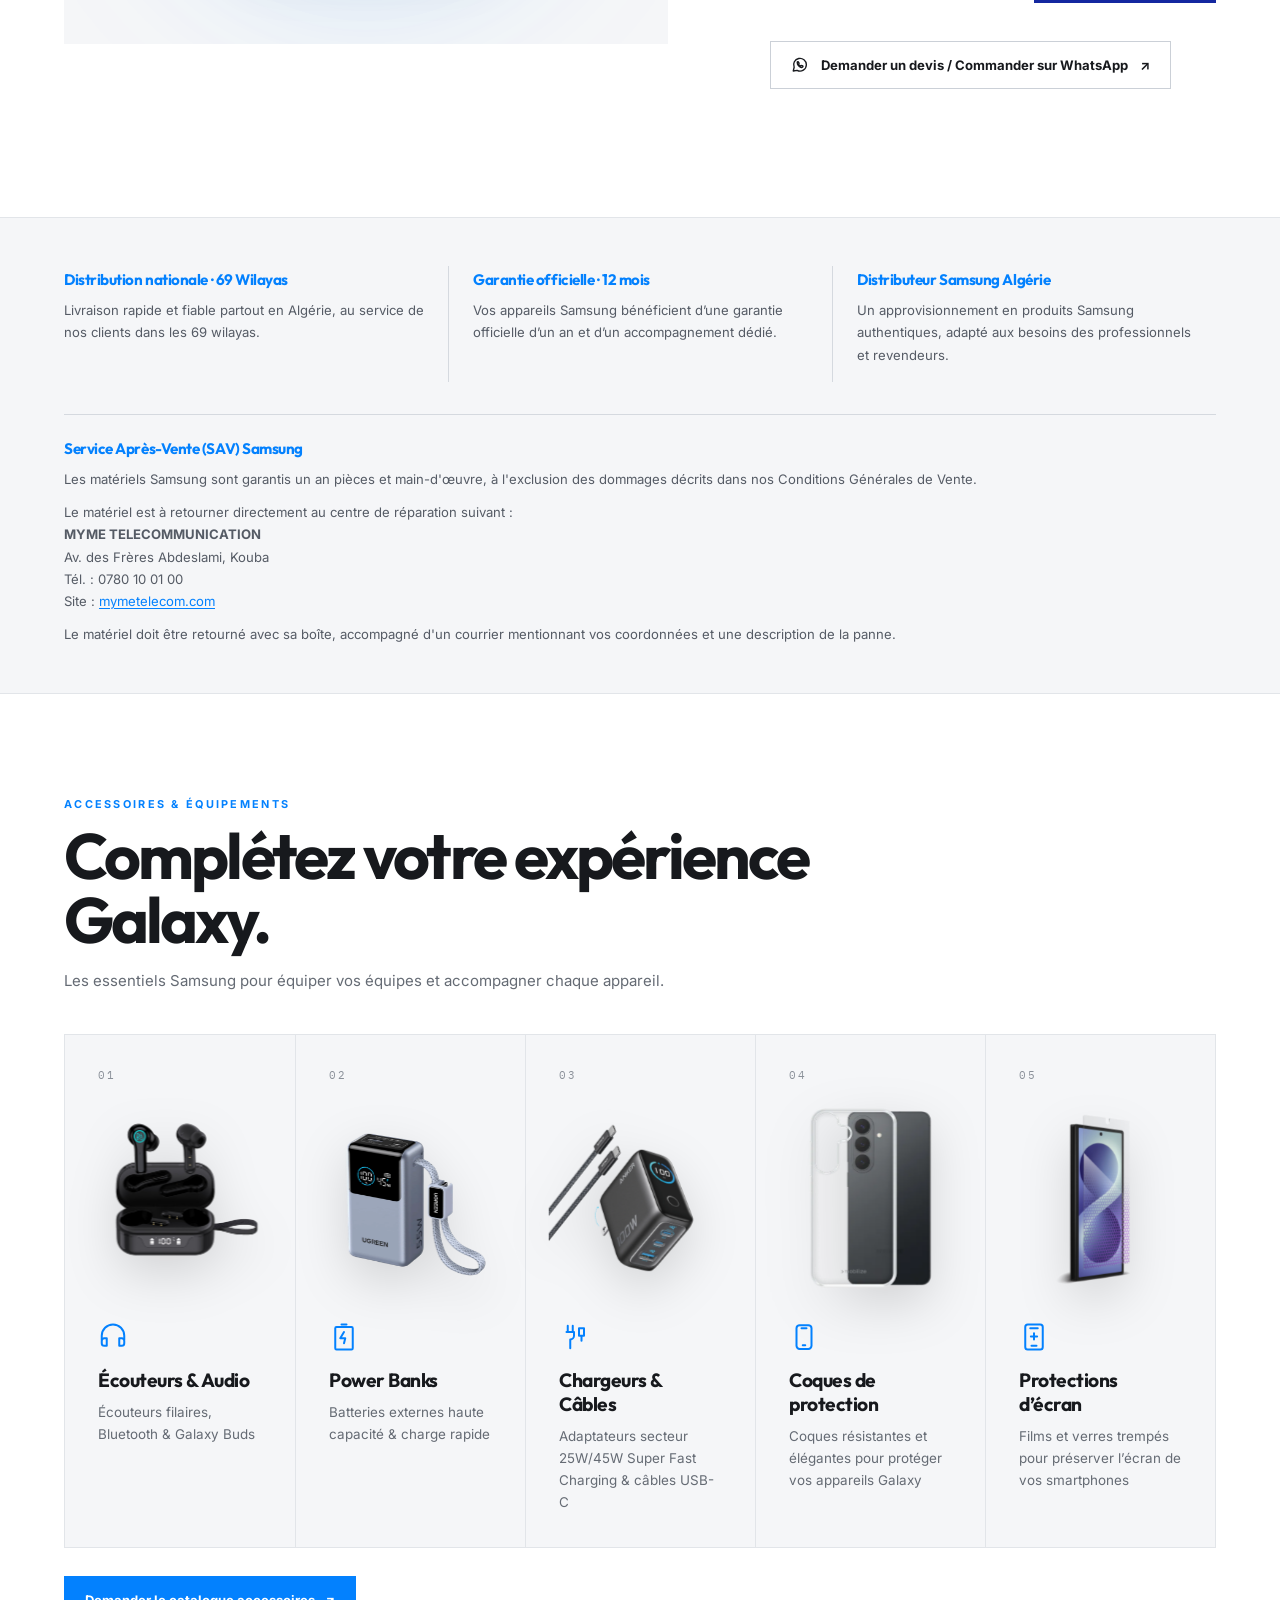
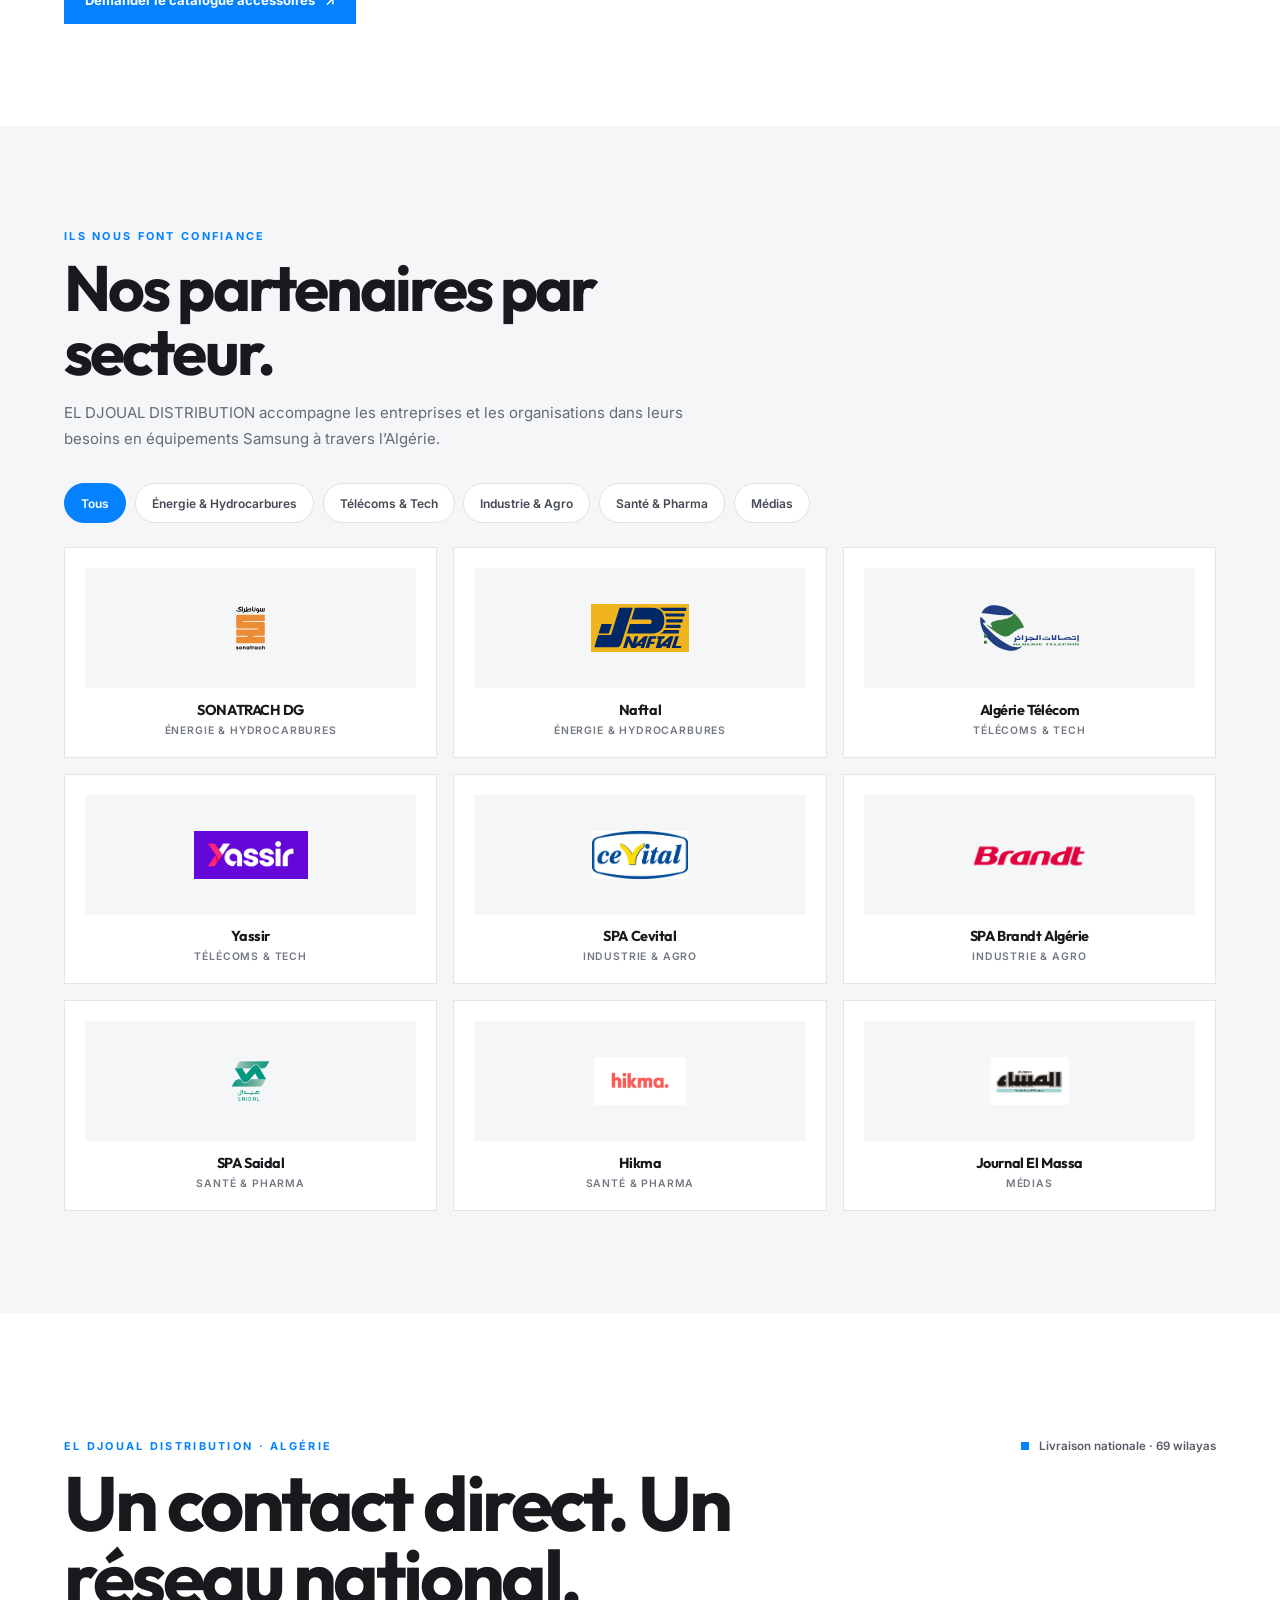
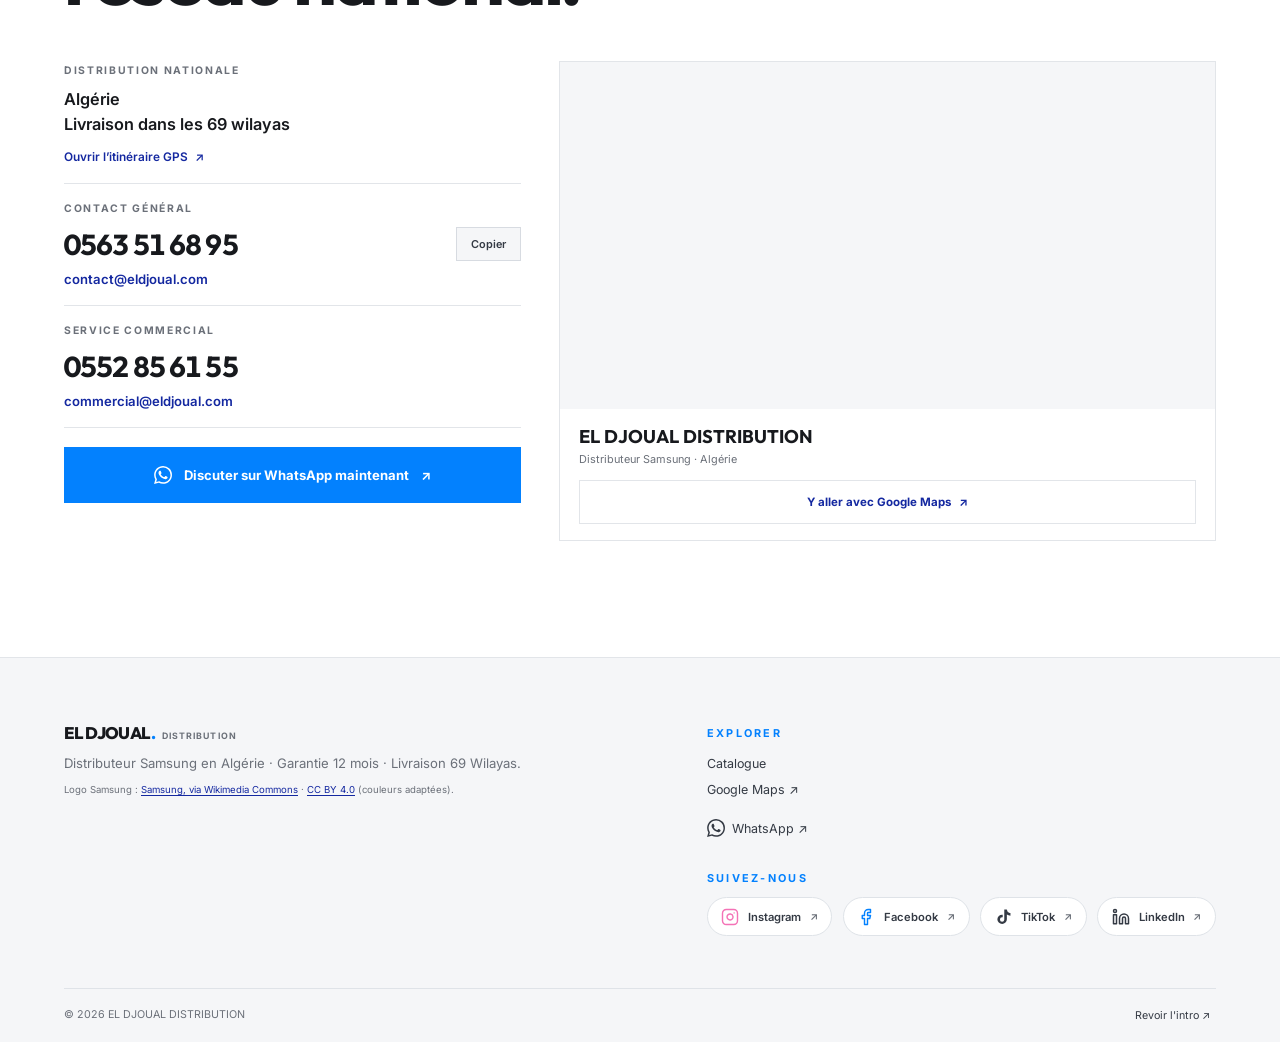
==== commit 7787bac4: "fixed the text" ====
--- a/index.html
+++ b/index.html
@@ -100,11 +100,11 @@
       <div class="hero-vignette" aria-hidden="true"></div>
       <div class="hero-ink-overlay" aria-hidden="true"></div>
       <div class="hero-transition-swipe" aria-hidden="true"></div>
-      <div class="hero-copy">
+      <div class="hero-copy max-w-6xl">
         <span class="eyebrow hero-eyebrow">EL DJOUAL DISTRIBUTION // ALGÉRIE</span>
         <p id="heroKicker" class="hero-kicker"></p>
         <h1 id="heroTitle" class="hero-title">EL DJOUAL DISTRIBUTION</h1>
-        <div id="heroSubtitle" class="hero-subtitle hero-bio max-w-2xl space-y-2.5 text-sm sm:text-base text-white/90 leading-relaxed bg-black/30 backdrop-blur-sm border-l-2 border-[#0381FE] p-4 sm:p-5 my-4">
+        <div id="heroSubtitle" class="hero-subtitle hero-bio w-full max-w-5xl space-y-2.5 text-sm sm:text-base text-white/90 leading-relaxed bg-black/30 backdrop-blur-sm border-l-2 border-[#0381FE] p-4 sm:p-5 my-4">
           <p>EL DJOUAL DISTRIBUTION est une entreprise spécialisée dans la distribution de produits de téléphonie mobile de la marque Samsung en Algérie. Depuis 2006, nous mettons notre expérience et notre connaissance du marché au service des professionnels, des entreprises et de nos partenaires commerciaux.</p>
           <p>Nous proposons une offre adaptée aux besoins du marché, un accompagnement commercial personnalisé.</p>
           <p>Forts de près de 20 ans d'expérience, nous poursuivons notre développement avec une ambition claire : renforcer notre présence sur le marché algérien et construire un réseau de distribution solide et durable, fondé sur la confiance, la proximité et la qualité de service.</p>
--- a/styles.css
+++ b/styles.css
@@ -1387,11 +1387,14 @@
   bottom: auto;
   left: auto;
   right: auto;
+  align-self: stretch;
+  width: auto;
+  max-width: 72rem;
   margin: 0 max(6vw, calc((100vw - 1200px) / 2)) 2.5rem;
-  width: min(760px, calc(min(1200px, 88vw) - min(330px, 28vw) - 2rem));
 }
 .hero-subtitle.hero-bio {
-  max-width: 42rem;
+  width: 100%;
+  max-width: 64rem;
   margin: 1rem 0;
   padding: 1rem;
   border-left: 2px solid #0381FE;
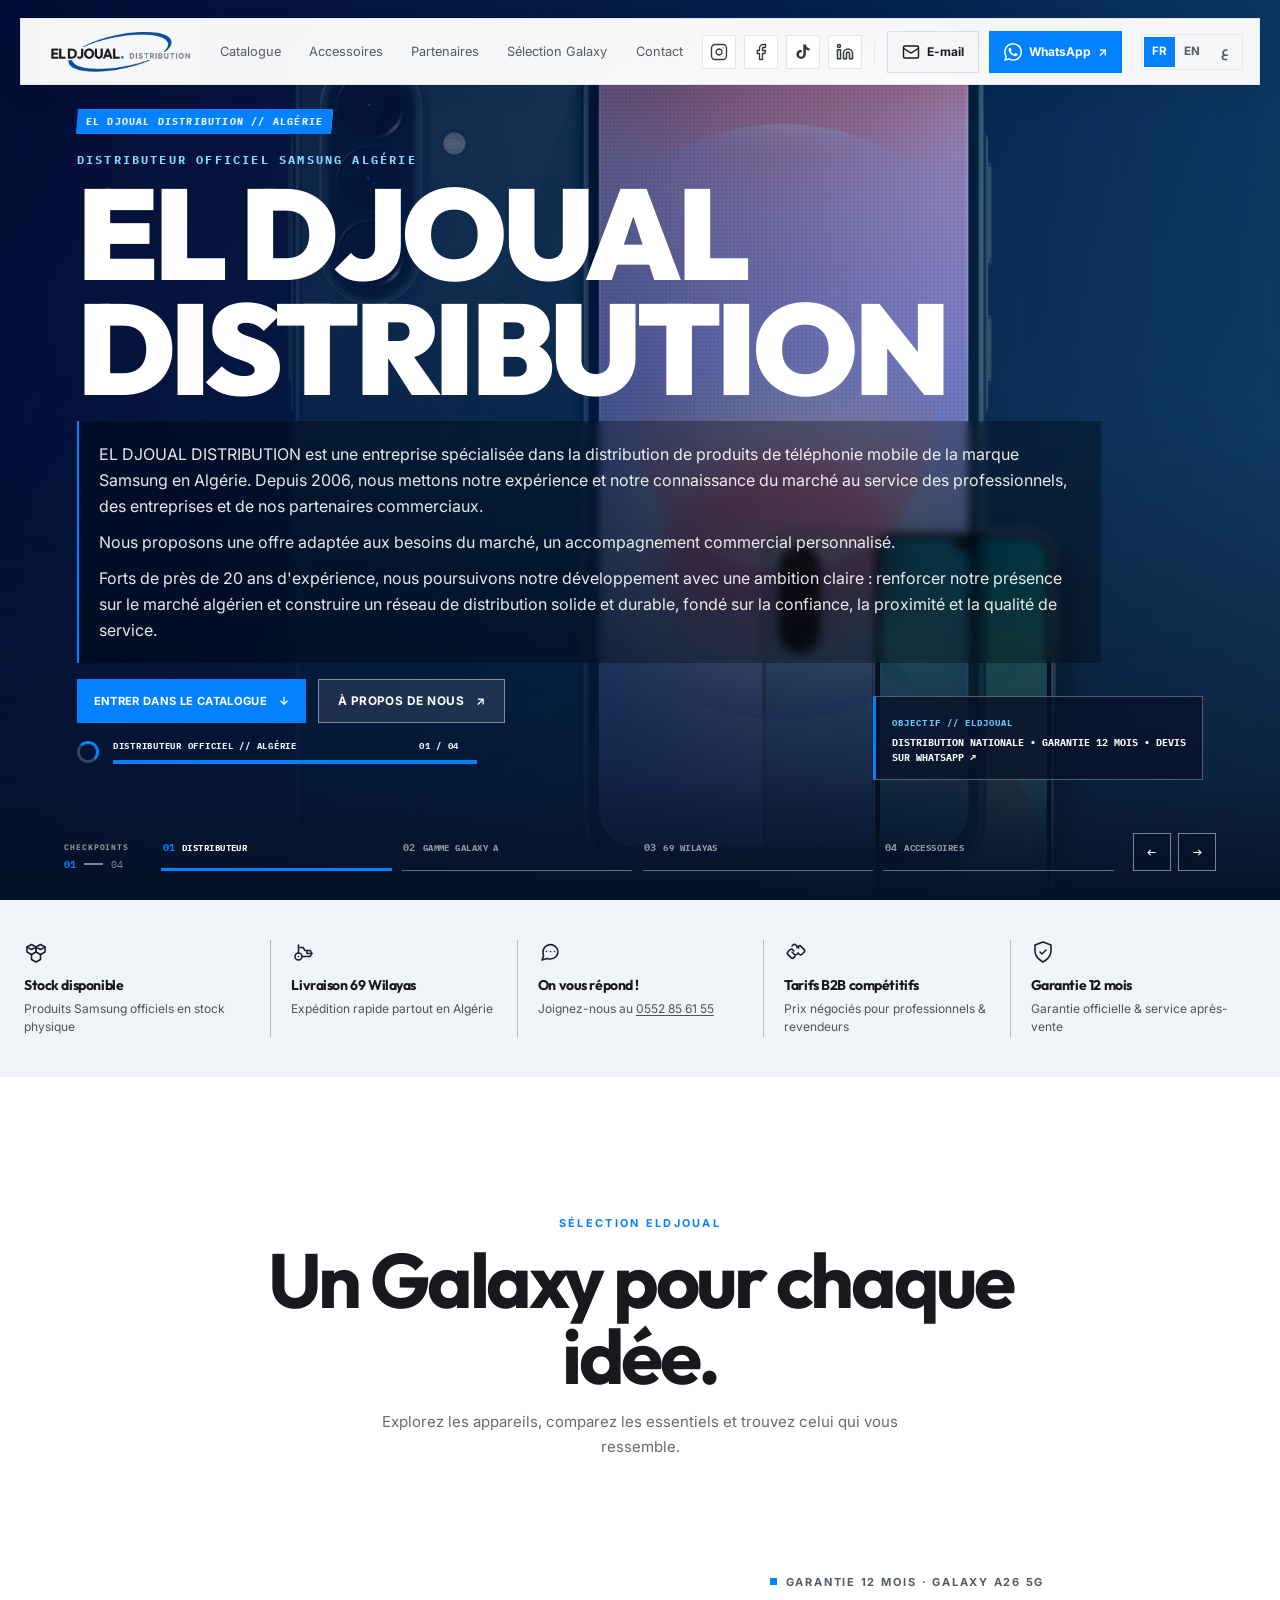
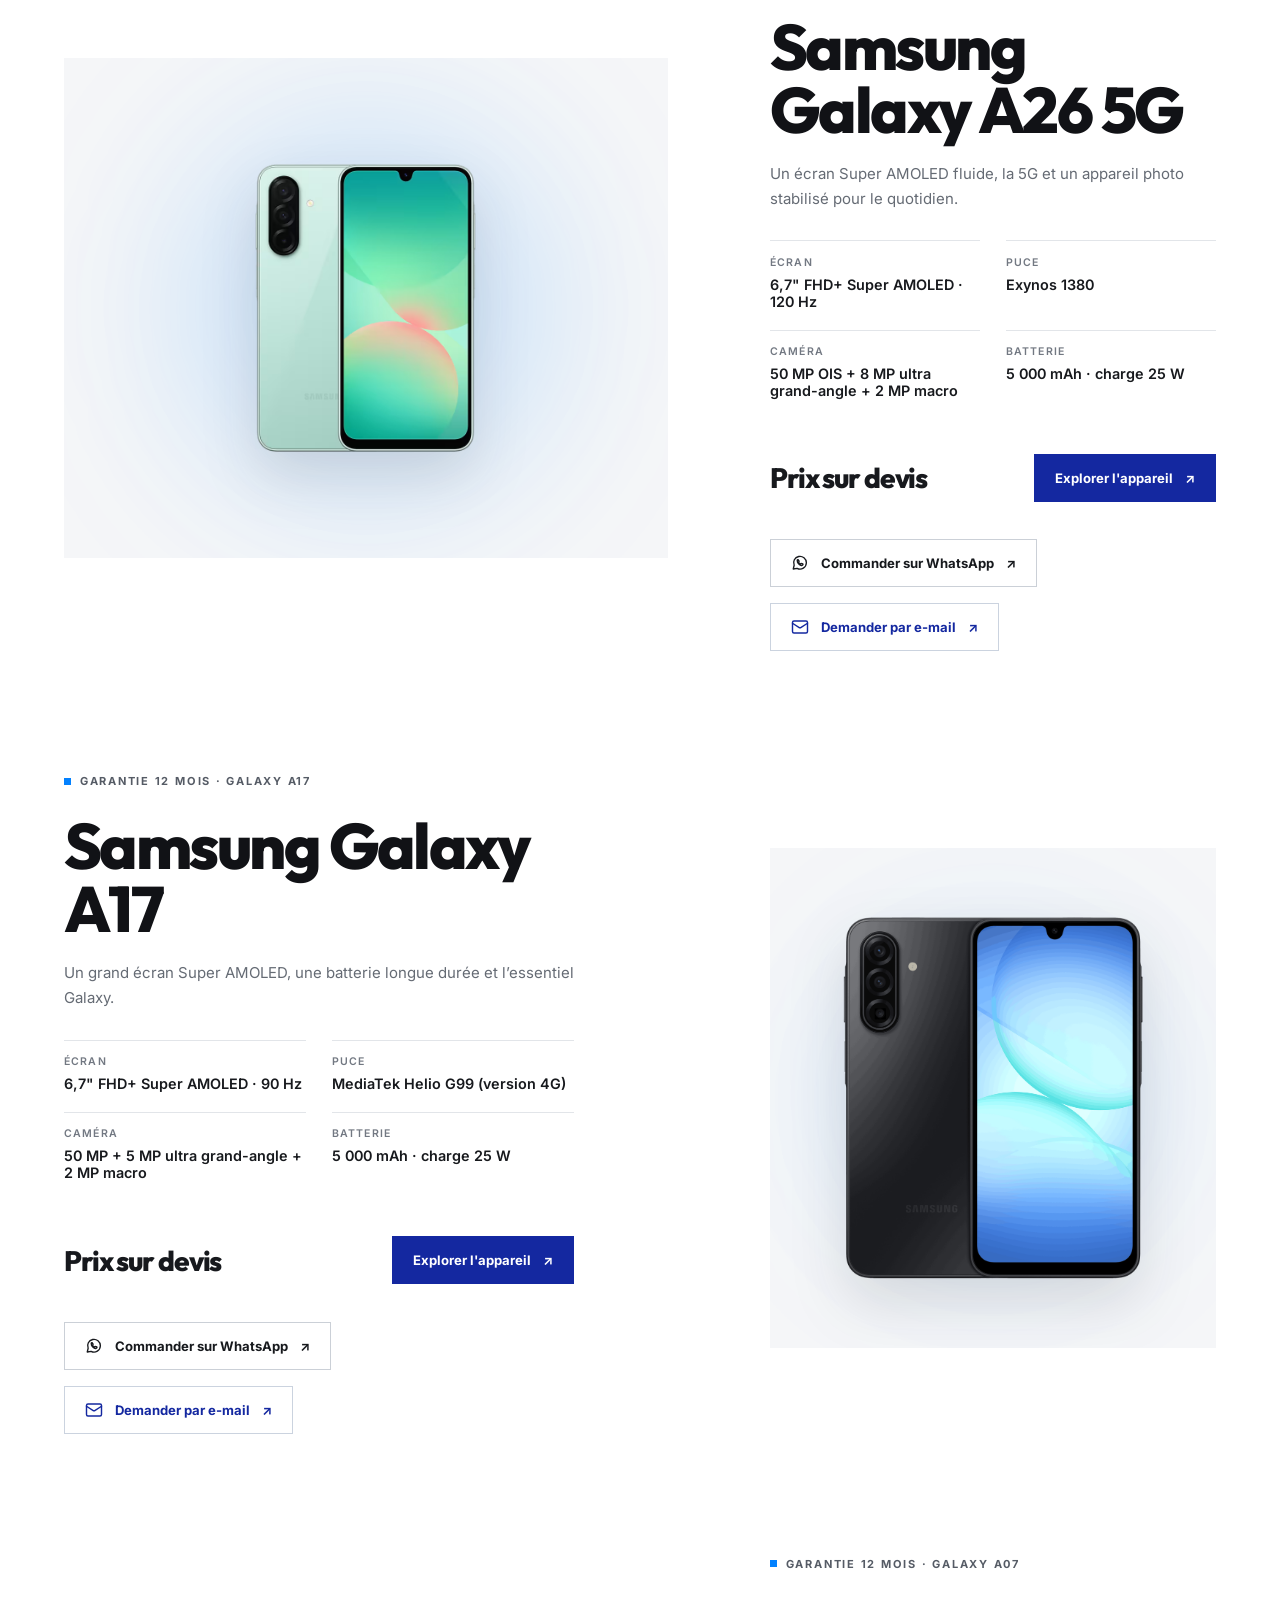
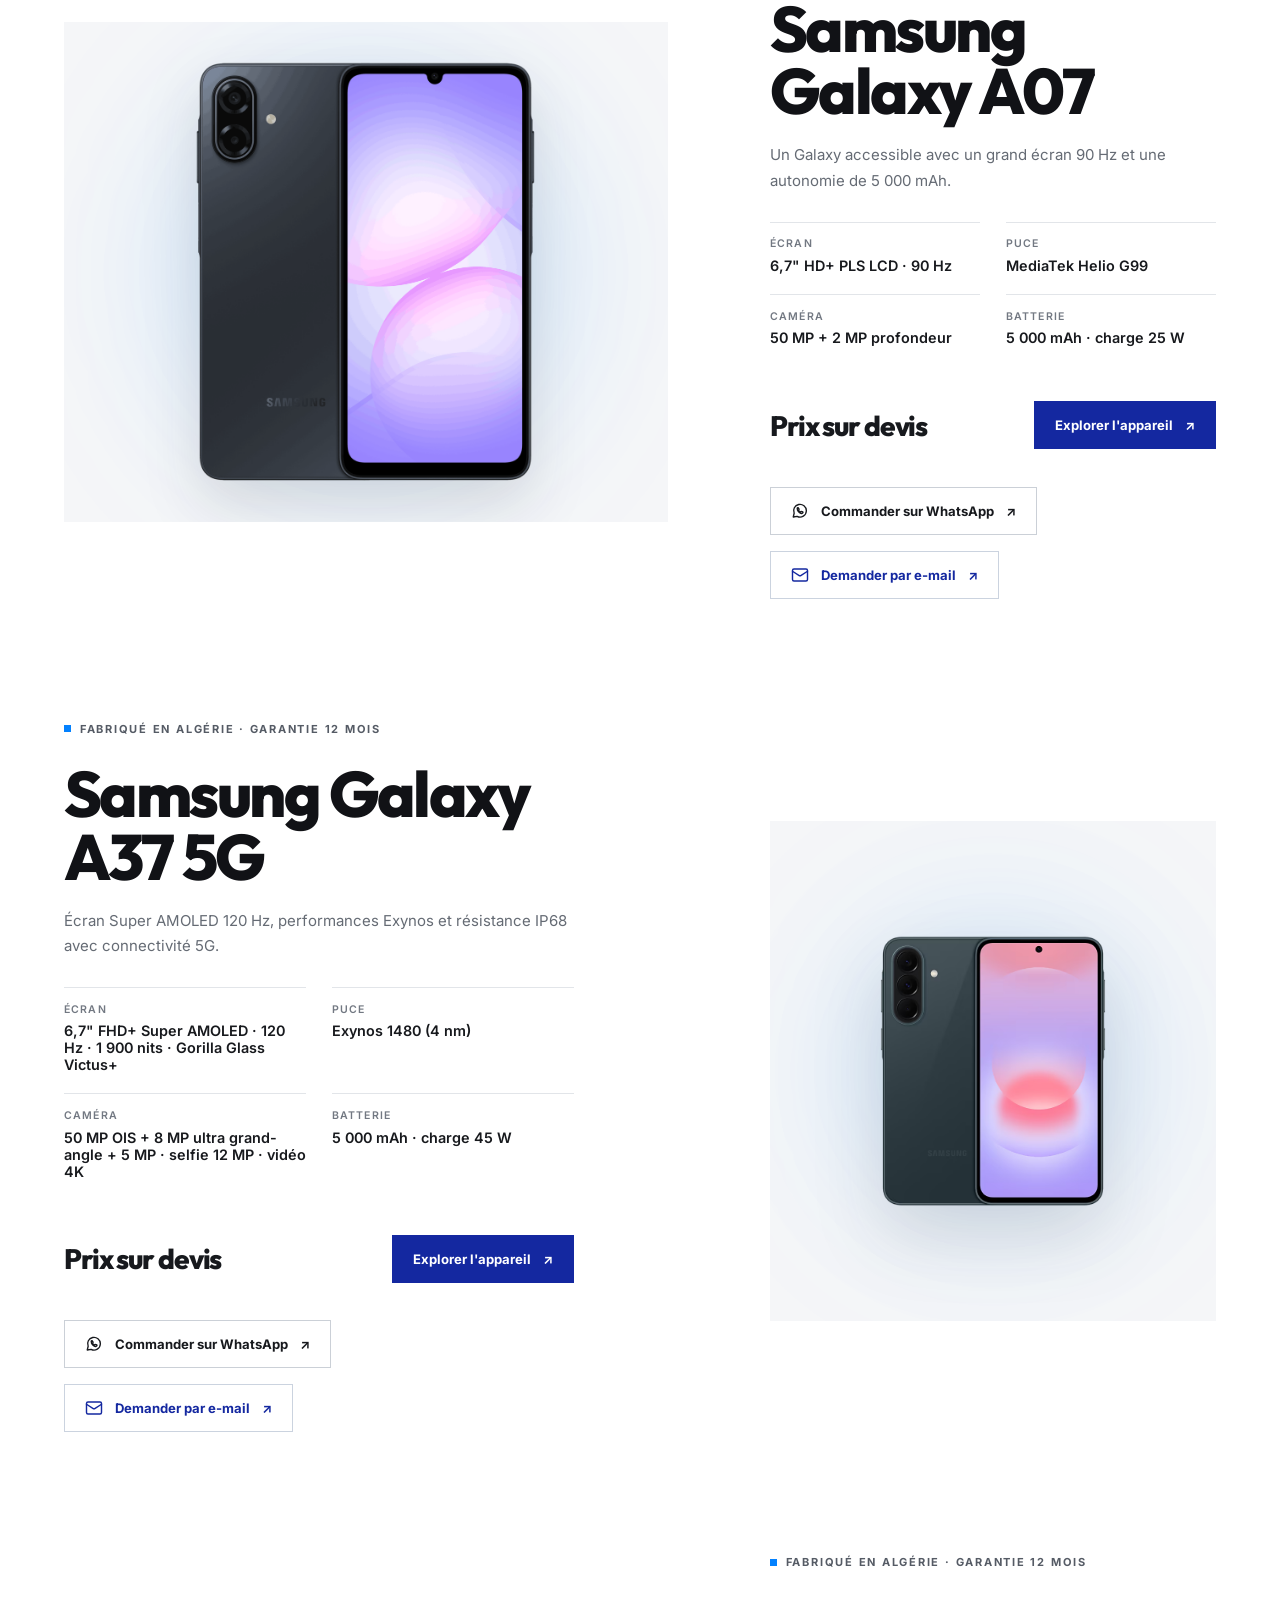
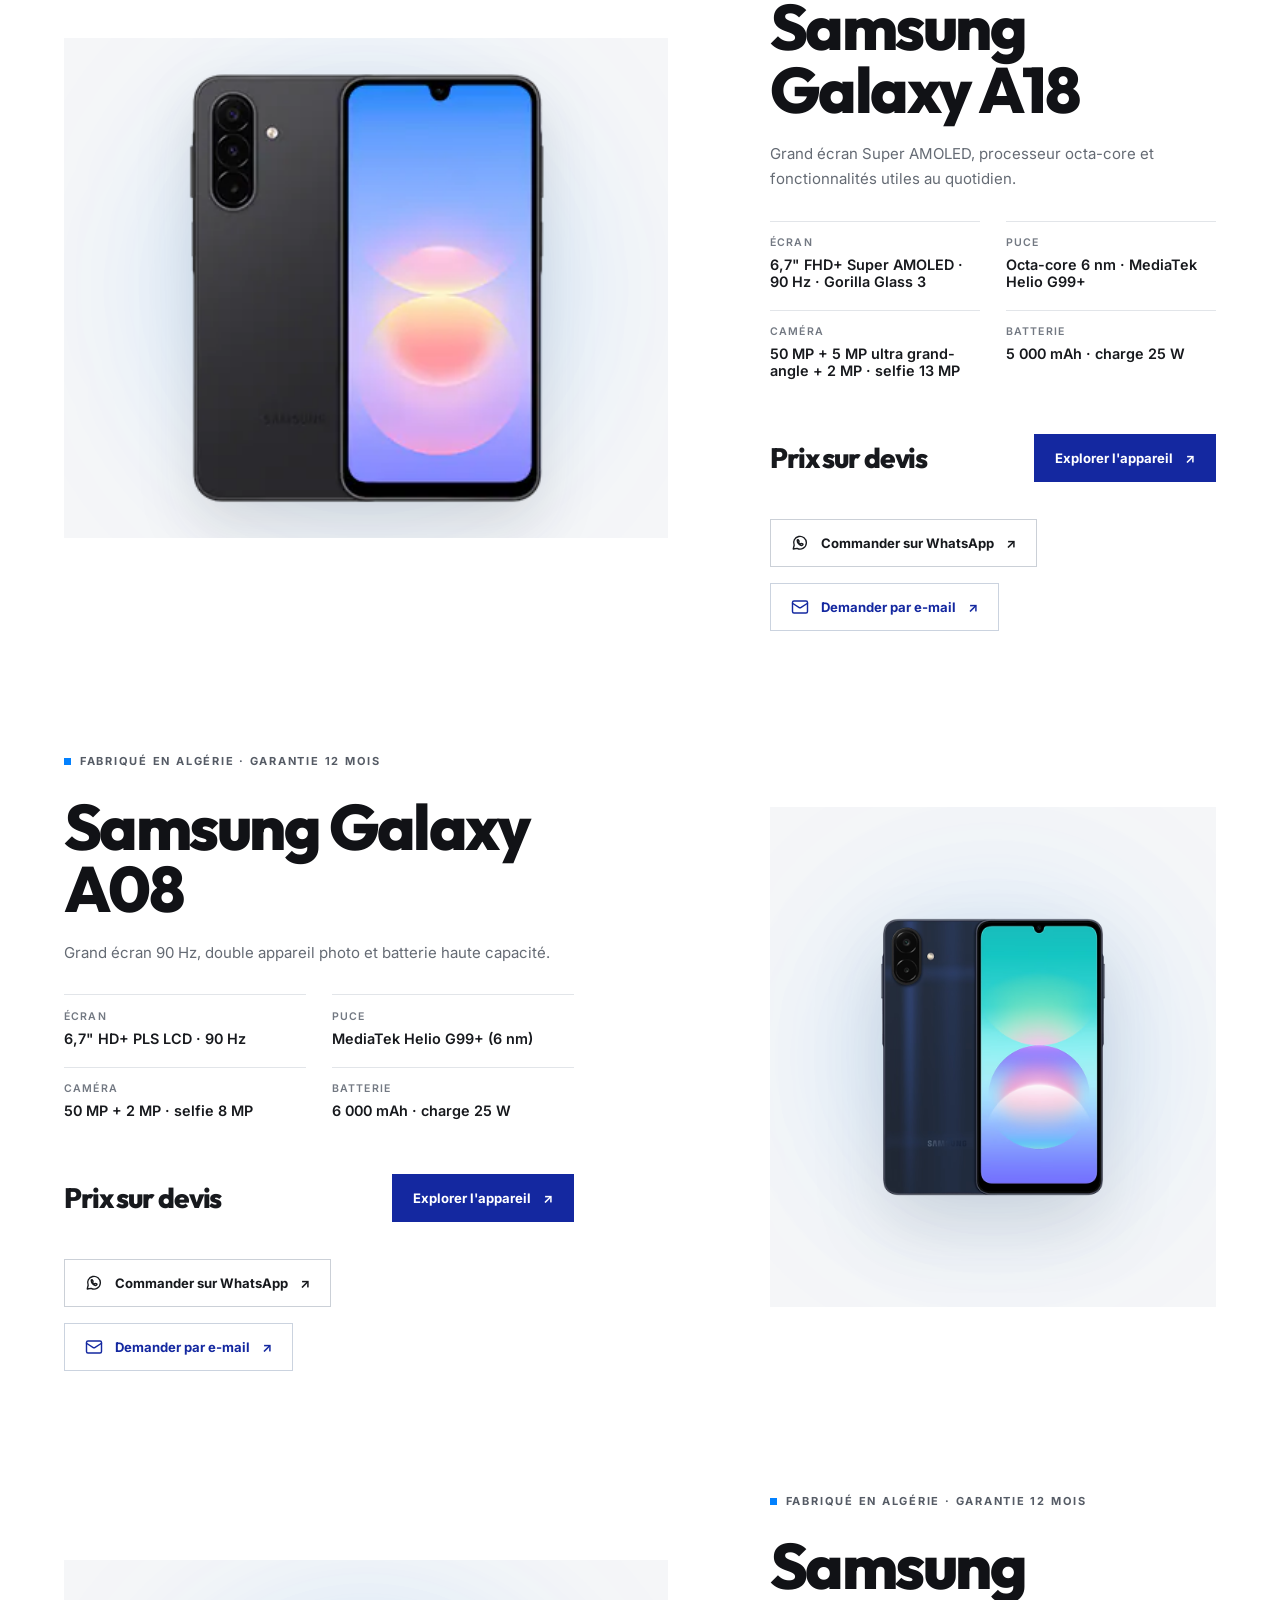
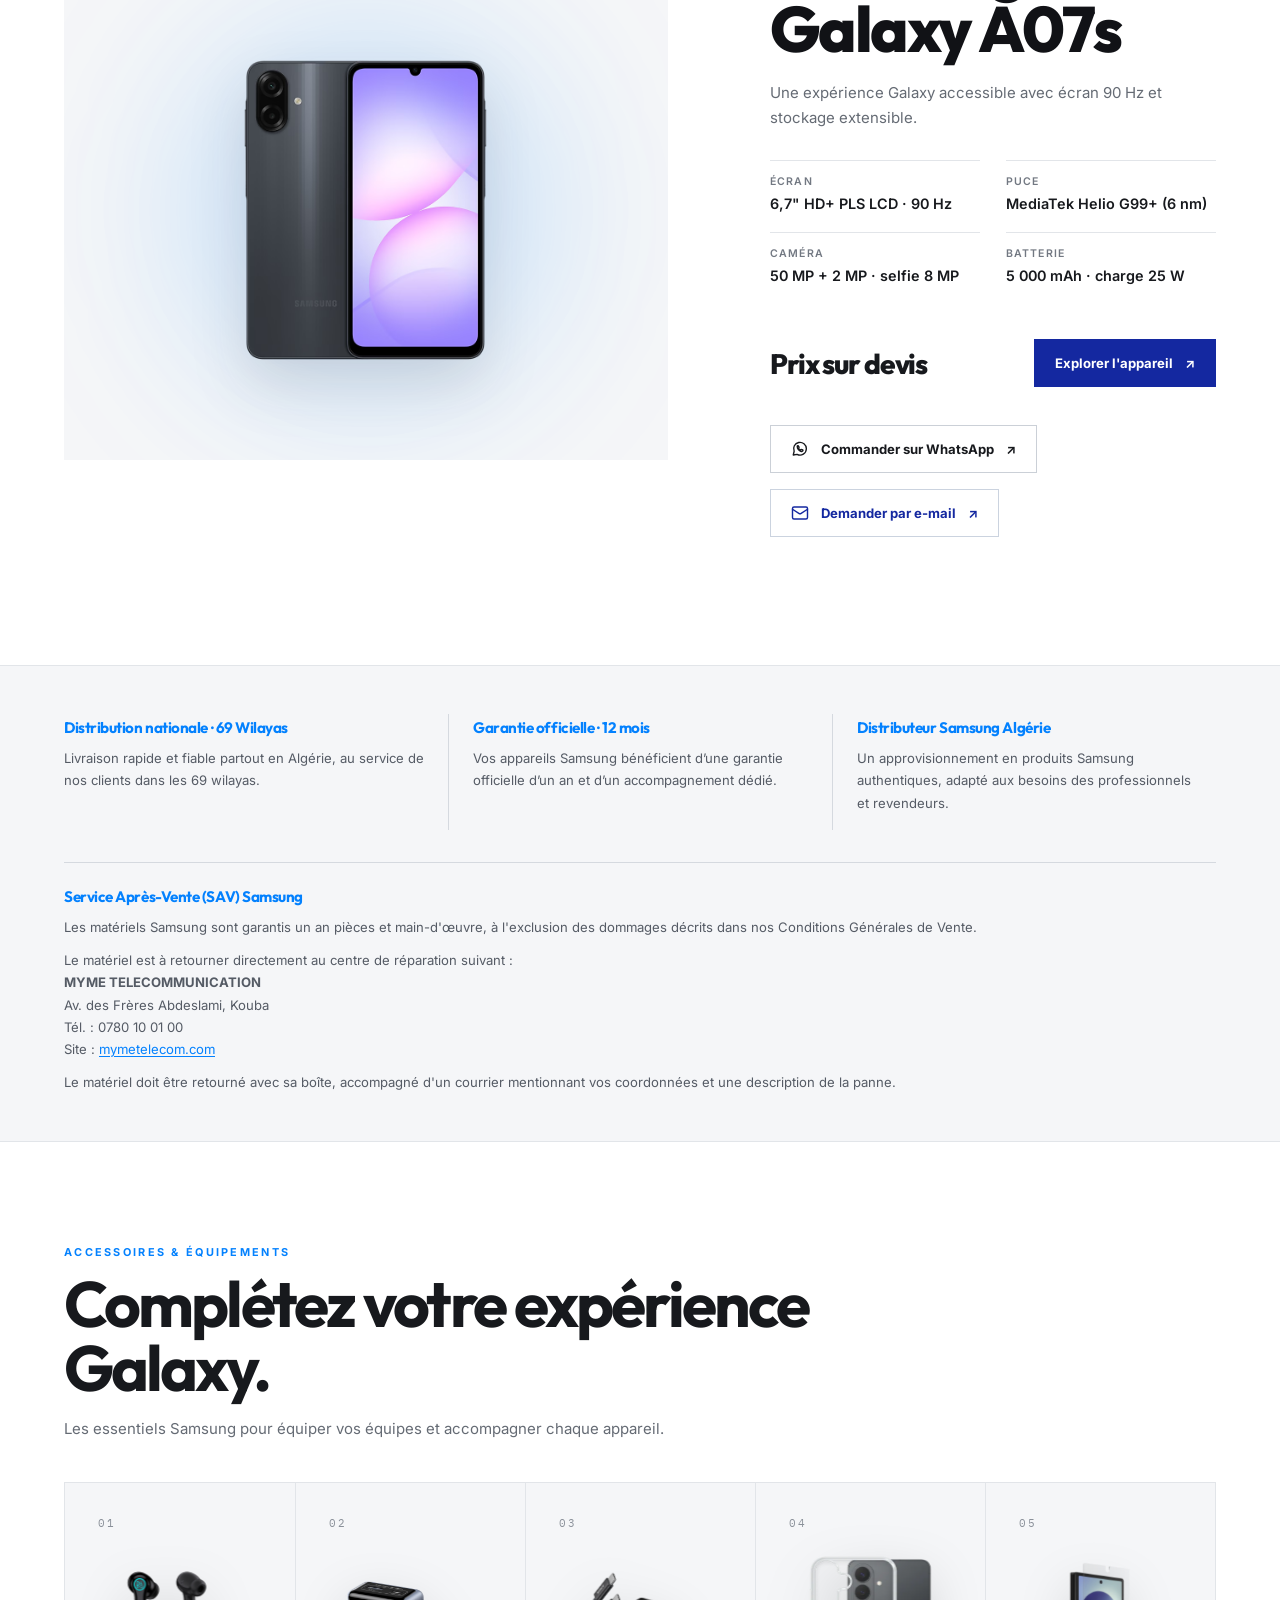
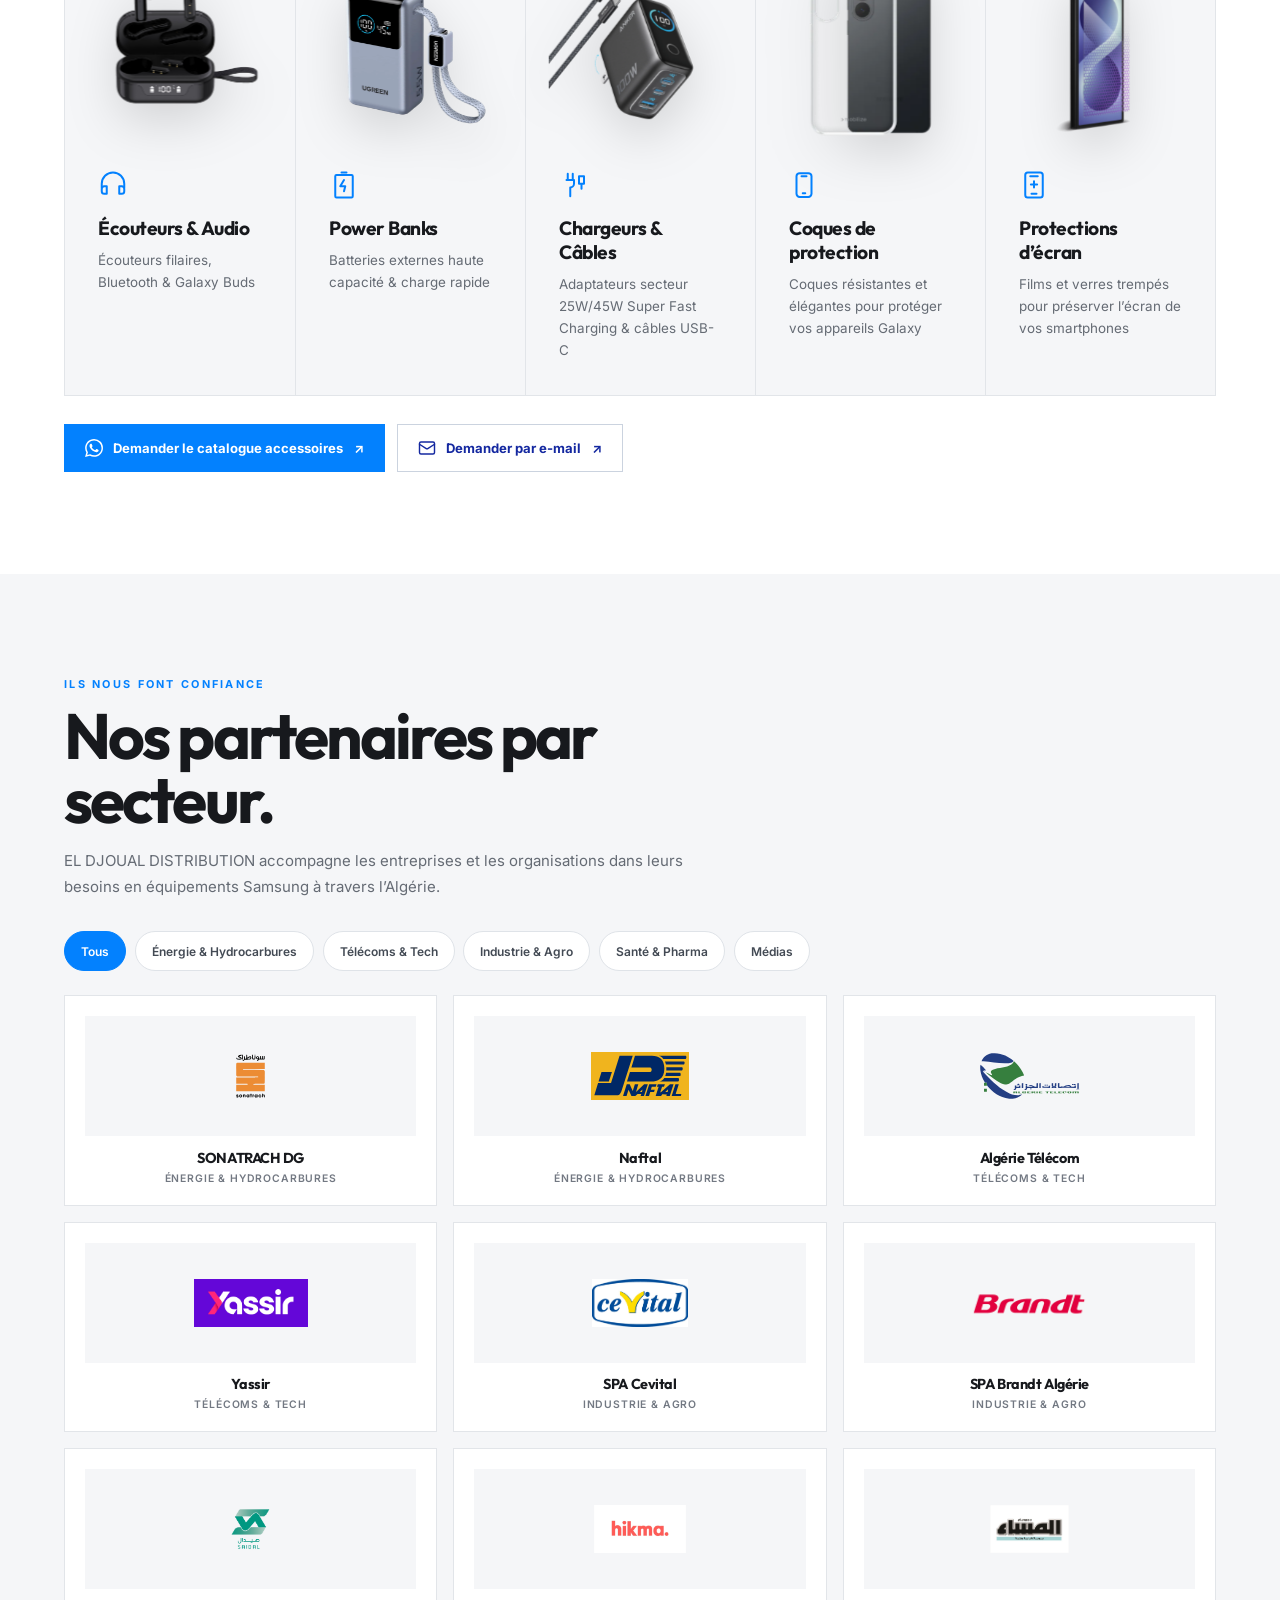
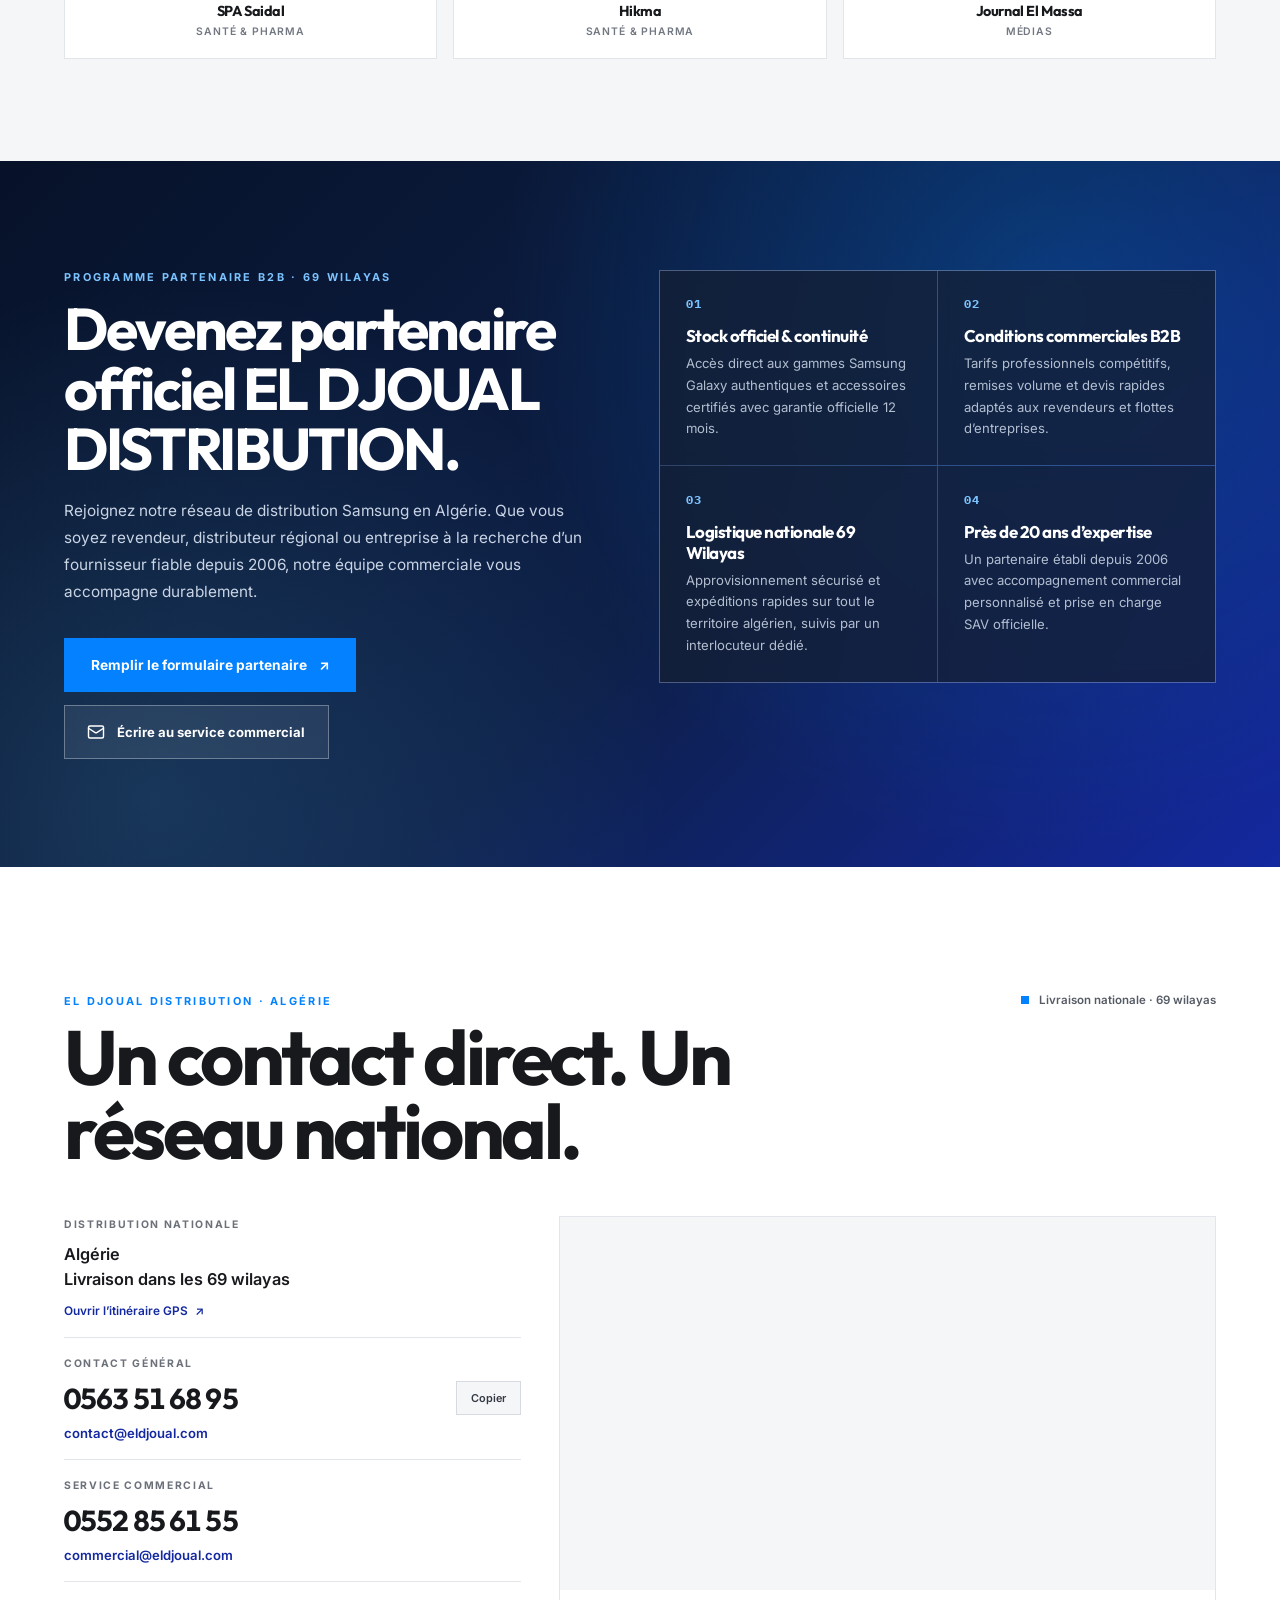
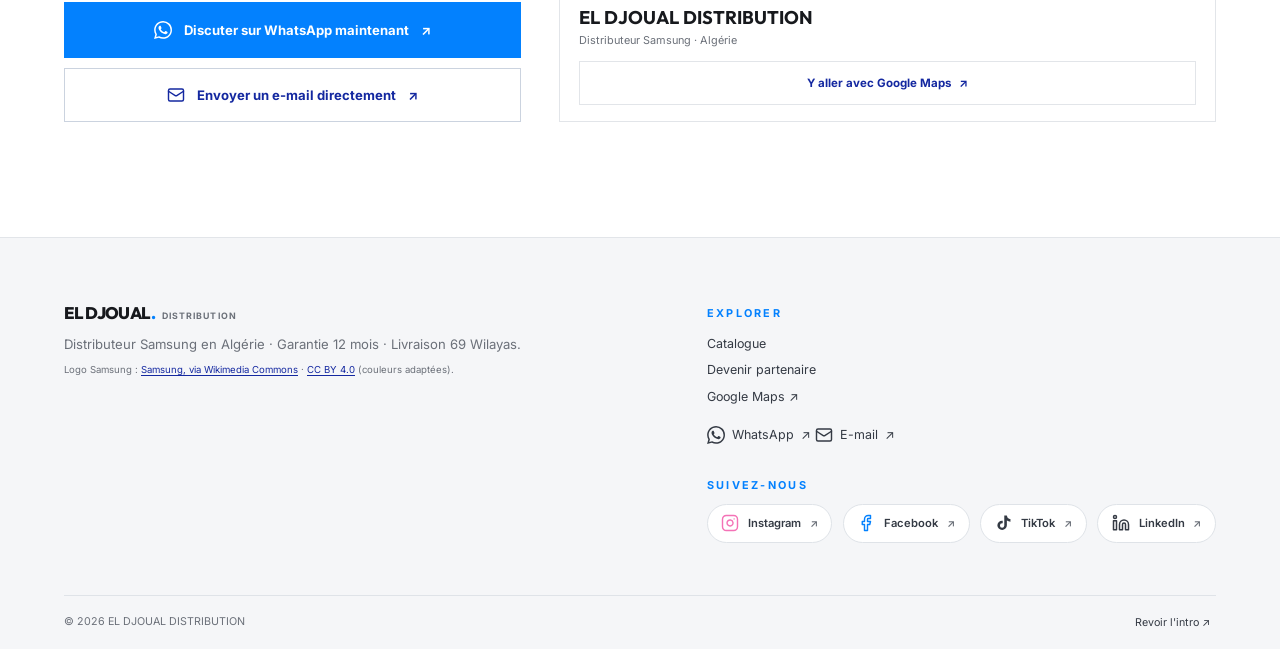
==== commit 3007a8a4: "Day 2 Commits" ====
--- a/index.html
+++ b/index.html
@@ -9,7 +9,7 @@
 
   <link rel="preconnect" href="https://fonts.googleapis.com">
   <link rel="preconnect" href="https://fonts.gstatic.com" crossorigin>
-  <link href="https://fonts.googleapis.com/css2?family=Barlow+Condensed:wght@700;800;900&family=IBM+Plex+Mono:wght@400;500;700&family=Inter:wght@400;500;600;700&family=Outfit:wght@700;800&display=swap" rel="stylesheet">
+  <link href="https://fonts.googleapis.com/css2?family=Barlow+Condensed:wght@700;800;900&family=Cairo:wght@400;500;600;700;800&family=IBM+Plex+Mono:wght@400;500;700&family=Inter:wght@400;500;600;700&family=Outfit:wght@700;800&display=swap" rel="stylesheet">
   <link rel="stylesheet" href="styles.css">
 </head>
 
@@ -28,21 +28,21 @@
             alt="Samsung">
         </div>
       </div>
-      <p id="tv-sub">EL DJOUAL DISTRIBUTION <span>• Algérie</span></p>
-    </div>
-    <span class="intro-caption">Samsung Galaxy • Algérie</span>
-    <button id="skipIntro" class="intro-skip" type="button">Passer l'intro</button>
+      <p id="tv-sub" data-i18n-html="intro.sub">EL DJOUAL DISTRIBUTION <span>• Algérie</span></p>
+    </div>
+    <span class="intro-caption" data-i18n="intro.caption">Samsung Galaxy • Algérie</span>
+    <button id="skipIntro" class="intro-skip" type="button" data-i18n="intro.skip">Passer l'intro</button>
   </div>
 
-  <header class="site-header">
-    <nav class="nav-pill" aria-label="Navigation principale">
+  <header id="siteHeader" class="site-header">
+    <nav class="nav-pill" aria-label="Navigation principale" data-i18n-aria="nav.aria">
       <a class="brand-mark nav-brand-mark" href="#accueil" aria-label="EL DJOUAL DISTRIBUTION, accueil"><img class="nav-brand-logo" src="assets/logo/Logo.jpeg" alt="EL DJOUAL DISTRIBUTION"></a>
       <div class="nav-links">
-        <a href="#catalogue">Catalogue</a>
-        <a href="#accessoires">Accessoires</a>
-        <a href="#partenaires">Partenaires</a>
-        <button id="openPromo" type="button">Sélection Galaxy</button>
-        <a href="#contact">Contact</a>
+        <a href="#catalogue" data-i18n="nav.catalogue">Catalogue</a>
+        <a href="#accessoires" data-i18n="nav.accessories">Accessoires</a>
+        <a href="#partenaires" data-i18n="nav.partners">Partenaires</a>
+        <button id="openPromo" type="button" data-i18n="nav.selection">Sélection Galaxy</button>
+        <a href="#contact" data-i18n="nav.contact">Contact</a>
       </div>
       <div class="nav-actions">
         <div class="nav-socials" aria-label="Réseaux sociaux">
@@ -70,7 +70,13 @@
           </a>
         </div>
         <span class="nav-social-divider" aria-hidden="true"></span>
-        <a id="navWhatsApp" class="button button-whatsapp nav-cta" href="#" target="_blank" rel="noopener noreferrer"><svg class="brand-icon" viewBox="0 0 24 24" fill="currentColor" aria-hidden="true"><path d="M20.52 3.48A11.86 11.86 0 0 0 12.08 0C5.52 0 .18 5.34.18 11.9c0 2.1.55 4.15 1.6 5.96L.08 24l6.3-1.65a11.9 11.9 0 0 0 5.7 1.45h.01c6.56 0 11.9-5.34 11.9-11.9 0-3.18-1.24-6.17-3.47-8.42ZM12.09 21.8h-.01a9.9 9.9 0 0 1-5.04-1.38l-.36-.21-3.74.98 1-3.65-.24-.37a9.87 9.87 0 0 1-1.52-5.27c0-5.47 4.45-9.92 9.92-9.92a9.86 9.86 0 0 1 7.02 2.91 9.86 9.86 0 0 1 2.9 7.02c0 5.47-4.45 9.92-9.93 9.92Zm5.44-7.43c-.3-.15-1.77-.87-2.04-.97-.27-.1-.47-.15-.67.15-.2.3-.77.97-.94 1.17-.17.2-.35.22-.65.07-.3-.15-1.26-.47-2.4-1.49-.89-.79-1.49-1.77-1.67-2.07-.17-.3-.02-.46.13-.61.13-.13.3-.35.45-.52.15-.17.2-.3.3-.5.1-.2.05-.37-.02-.52-.08-.15-.67-1.62-.92-2.22-.24-.58-.49-.5-.67-.51h-.57c-.2 0-.52.07-.79.37-.27.3-1.04 1.02-1.04 2.49s1.07 2.89 1.22 3.09c.15.2 2.1 3.2 5.08 4.49.71.31 1.26.5 1.69.64.71.23 1.36.2 1.87.12.57-.08 1.77-.72 2.02-1.42.25-.7.25-1.29.17-1.42-.07-.12-.27-.2-.57-.35Z"/></svg>WhatsApp <span aria-hidden="true">↗</span></a>
+        <a id="navEmail" class="button button-email nav-cta" href="mailto:contact@eldjoual.com"><svg class="brand-icon" viewBox="0 0 24 24" fill="none" stroke="currentColor" stroke-width="1.9" stroke-linecap="round" stroke-linejoin="round" aria-hidden="true"><rect width="20" height="16" x="2" y="4" rx="2"/><path d="m22 7-8.97 5.7a1.94 1.94 0 0 1-2.06 0L2 7"/></svg><span data-i18n="nav.email">E-mail</span></a>
+        <a id="navWhatsApp" class="button button-whatsapp nav-cta" href="#" target="_blank" rel="noopener noreferrer"><svg class="brand-icon" viewBox="0 0 24 24" fill="currentColor" aria-hidden="true"><path d="M20.52 3.48A11.86 11.86 0 0 0 12.08 0C5.52 0 .18 5.34.18 11.9c0 2.1.55 4.15 1.6 5.96L.08 24l6.3-1.65a11.9 11.9 0 0 0 5.7 1.45h.01c6.56 0 11.9-5.34 11.9-11.9 0-3.18-1.24-6.17-3.47-8.42ZM12.09 21.8h-.01a9.9 9.9 0 0 1-5.04-1.38l-.36-.21-3.74.98 1-3.65-.24-.37a9.87 9.87 0 0 1-1.52-5.27c0-5.47 4.45-9.92 9.92-9.92a9.86 9.86 0 0 1 7.02 2.91 9.86 9.86 0 0 1 2.9 7.02c0 5.47-4.45 9.92-9.93 9.92Zm5.44-7.43c-.3-.15-1.77-.87-2.04-.97-.27-.1-.47-.15-.67.15-.2.3-.77.97-.94 1.17-.17.2-.35.22-.65.07-.3-.15-1.26-.47-2.4-1.49-.89-.79-1.49-1.77-1.67-2.07-.17-.3-.02-.46.13-.61.13-.13.3-.35.45-.52.15-.17.2-.3.3-.5.1-.2.05-.37-.02-.52-.08-.15-.67-1.62-.92-2.22-.24-.58-.49-.5-.67-.51h-.57c-.2 0-.52.07-.79.37-.27.3-1.04 1.02-1.04 2.49s1.07 2.89 1.22 3.09c.15.2 2.1 3.2 5.08 4.49.71.31 1.26.5 1.69.64.71.23 1.36.2 1.87.12.57-.08 1.77-.72 2.02-1.42.25-.7.25-1.29.17-1.42-.07-.12-.27-.2-.57-.35Z"/></svg><span data-i18n="nav.whatsapp">WhatsApp</span> <span aria-hidden="true">↗</span></a>
+      </div>
+      <div class="lang-switch" role="group" aria-label="Choisir la langue" data-i18n-aria="nav.langAria">
+        <button class="lang-btn is-active" type="button" data-lang="fr" aria-pressed="true">FR</button>
+        <button class="lang-btn" type="button" data-lang="en" aria-pressed="false">EN</button>
+        <button class="lang-btn" type="button" data-lang="ar" aria-pressed="false" lang="ar">ع</button>
       </div>
       <button id="mobileMenuToggle" class="mobile-menu-toggle" type="button" aria-label="Ouvrir le menu" aria-controls="mobileMenu" aria-expanded="false">
         <span></span><span></span><span></span>
@@ -78,11 +84,12 @@
     </nav>
     <div id="mobileMenu" class="mobile-menu" aria-label="Navigation mobile" aria-hidden="true" inert>
       <nav class="mobile-menu-links" aria-label="Liens du site">
-        <a href="#catalogue">Catalogue</a>
-        <a href="#accessoires">Accessoires</a>
-        <a href="#partenaires">Partenaires</a>
-        <button id="openPromoMobile" type="button">Sélection Galaxy</button>
-        <a href="#contact">Contact</a>
+        <a href="#catalogue" data-i18n="nav.catalogue">Catalogue</a>
+        <a href="#accessoires" data-i18n="nav.accessories">Accessoires</a>
+        <a href="#partenaires" data-i18n="nav.partners">Partenaires</a>
+        <a href="partenaire.html" data-i18n="nav.becomePartner">Devenir partenaire</a>
+        <button id="openPromoMobile" type="button" data-i18n="nav.selection">Sélection Galaxy</button>
+        <a href="#contact" data-i18n="nav.contact">Contact</a>
       </nav>
       <div class="mobile-menu-socials" aria-label="Réseaux sociaux">
         <a href="https://www.instagram.com/distributeursamsung" target="_blank" rel="noopener noreferrer"><svg class="brand-icon" viewBox="0 0 24 24" fill="none" stroke="currentColor" stroke-width="2" stroke-linecap="round" stroke-linejoin="round" aria-hidden="true"><rect width="20" height="20" x="2" y="2" rx="5"/><path d="M16 11.37A4 4 0 1 1 12.63 8 4 4 0 0 1 16 11.37z"/><line x1="17.5" x2="17.51" y1="6.5" y2="6.5"/></svg>Instagram ↗</a>
@@ -90,7 +97,10 @@
         <a href="https://www.tiktok.com/@distributeur.sams" target="_blank" rel="noopener noreferrer"><svg class="brand-icon" viewBox="0 0 24 24" fill="currentColor" aria-hidden="true"><path d="M19.59 6.69a4.83 4.83 0 0 1-3.77-4.25V2h-3.45v13.67a2.89 2.89 0 0 1-2.88 2.5 2.89 2.89 0 0 1-2.89-2.89 2.89 2.89 0 0 1 2.89-2.89c.28 0 .54.04.79.1v-3.5a6.37 6.37 0 0 0-.79-.05A6.34 6.34 0 0 0 3.15 15a6.34 6.34 0 0 0 6.34 6.34a6.34 6.34 0 0 0 6.34-6.34V8.7a8.16 8.16 0 0 0 4.76 1.52v-3.4a4.85 4.85 0 0 1-1-.13z"/></svg>TikTok ↗</a>
         <a href="https://www.linkedin.com/in/distributeur-samsung-algerie-3a11b1452" target="_blank" rel="noopener noreferrer"><svg class="brand-icon" viewBox="0 0 24 24" fill="none" stroke="currentColor" stroke-width="2" stroke-linecap="round" stroke-linejoin="round" aria-hidden="true"><path d="M16 8a6 6 0 0 1 6 6v7h-4v-7a2 2 0 0 0-2-2 2 2 0 0 0-2 2v7h-4v-7a6 6 0 0 1 6-6z"/><rect width="4" height="12" x="2" y="9"/><circle cx="4" cy="4" r="2"/></svg>LinkedIn ↗</a>
       </div>
-      <a id="mobileWhatsApp" class="button button-whatsapp mobile-menu-cta" href="#" target="_blank" rel="noopener noreferrer"><svg class="brand-icon" viewBox="0 0 24 24" fill="currentColor" aria-hidden="true"><path d="M20.52 3.48A11.86 11.86 0 0 0 12.08 0C5.52 0 .18 5.34.18 11.9c0 2.1.55 4.15 1.6 5.96L.08 24l6.3-1.65a11.9 11.9 0 0 0 5.7 1.45h.01c6.56 0 11.9-5.34 11.9-11.9 0-3.18-1.24-6.17-3.47-8.42ZM12.09 21.8h-.01a9.9 9.9 0 0 1-5.04-1.38l-.36-.21-3.74.98 1-3.65-.24-.37a9.87 9.87 0 0 1-1.52-5.27c0-5.47 4.45-9.92 9.92-9.92a9.86 9.86 0 0 1 7.02 2.91 9.86 9.86 0 0 1 2.9 7.02c0 5.47-4.45 9.92-9.93 9.92Zm5.44-7.43c-.3-.15-1.77-.87-2.04-.97-.27-.1-.47-.15-.67.15-.2.3-.77.97-.94 1.17-.17.2-.35.22-.65.07-.3-.15-1.26-.47-2.4-1.49-.89-.79-1.49-1.77-1.67-2.07-.17-.3-.02-.46.13-.61.13-.13.3-.35.45-.52.15-.17.2-.3.3-.5.1-.2.05-.37-.02-.52-.08-.15-.67-1.62-.92-2.22-.24-.58-.49-.5-.67-.51h-.57c-.2 0-.52.07-.79.37-.27.3-1.04 1.02-1.04 2.49s1.07 2.89 1.22 3.09c.15.2 2.1 3.2 5.08 4.49.71.31 1.26.5 1.69.64.71.23 1.36.2 1.87.12.57-.08 1.77-.72 2.02-1.42.25-.7.25-1.29.17-1.42-.07-.12-.27-.2-.57-.35Z"/></svg>WhatsApp <span aria-hidden="true">↗</span></a>
+      <div class="mobile-menu-cta-group">
+        <a id="mobileWhatsApp" class="button button-whatsapp mobile-menu-cta" href="#" target="_blank" rel="noopener noreferrer"><svg class="brand-icon" viewBox="0 0 24 24" fill="currentColor" aria-hidden="true"><path d="M20.52 3.48A11.86 11.86 0 0 0 12.08 0C5.52 0 .18 5.34.18 11.9c0 2.1.55 4.15 1.6 5.96L.08 24l6.3-1.65a11.9 11.9 0 0 0 5.7 1.45h.01c6.56 0 11.9-5.34 11.9-11.9 0-3.18-1.24-6.17-3.47-8.42ZM12.09 21.8h-.01a9.9 9.9 0 0 1-5.04-1.38l-.36-.21-3.74.98 1-3.65-.24-.37a9.87 9.87 0 0 1-1.52-5.27c0-5.47 4.45-9.92 9.92-9.92a9.86 9.86 0 0 1 7.02 2.91 9.86 9.86 0 0 1 2.9 7.02c0 5.47-4.45 9.92-9.93 9.92Zm5.44-7.43c-.3-.15-1.77-.87-2.04-.97-.27-.1-.47-.15-.67.15-.2.3-.77.97-.94 1.17-.17.2-.35.22-.65.07-.3-.15-1.26-.47-2.4-1.49-.89-.79-1.49-1.77-1.67-2.07-.17-.3-.02-.46.13-.61.13-.13.3-.35.45-.52.15-.17.2-.3.3-.5.1-.2.05-.37-.02-.52-.08-.15-.67-1.62-.92-2.22-.24-.58-.49-.5-.67-.51h-.57c-.2 0-.52.07-.79.37-.27.3-1.04 1.02-1.04 2.49s1.07 2.89 1.22 3.09c.15.2 2.1 3.2 5.08 4.49.71.31 1.26.5 1.69.64.71.23 1.36.2 1.87.12.57-.08 1.77-.72 2.02-1.42.25-.7.25-1.29.17-1.42-.07-.12-.27-.2-.57-.35Z"/></svg><span data-i18n="nav.whatsapp">WhatsApp</span> <span aria-hidden="true">↗</span></a>
+        <a id="mobileEmail" class="button button-email mobile-menu-cta" href="mailto:contact@eldjoual.com"><svg class="brand-icon" viewBox="0 0 24 24" fill="none" stroke="currentColor" stroke-width="1.9" stroke-linecap="round" stroke-linejoin="round" aria-hidden="true"><rect width="20" height="16" x="2" y="4" rx="2"/><path d="m22 7-8.97 5.7a1.94 1.94 0 0 1-2.06 0L2 7"/></svg><span data-i18n="nav.emailDirect">Envoyer un e-mail</span> <span aria-hidden="true">↗</span></a>
+      </div>
     </div>
   </header>
 
@@ -101,7 +111,7 @@
       <div class="hero-ink-overlay" aria-hidden="true"></div>
       <div class="hero-transition-swipe" aria-hidden="true"></div>
       <div class="hero-copy max-w-6xl">
-        <span class="eyebrow hero-eyebrow">EL DJOUAL DISTRIBUTION // ALGÉRIE</span>
+        <span class="eyebrow hero-eyebrow" data-i18n="hero.eyebrow">EL DJOUAL DISTRIBUTION // ALGÉRIE</span>
         <p id="heroKicker" class="hero-kicker"></p>
         <h1 id="heroTitle" class="hero-title">EL DJOUAL DISTRIBUTION</h1>
         <div id="heroSubtitle" class="hero-subtitle hero-bio w-full max-w-5xl space-y-2.5 text-sm sm:text-base text-white/90 leading-relaxed bg-black/30 backdrop-blur-sm border-l-2 border-[#0381FE] p-4 sm:p-5 my-4">
@@ -109,7 +119,10 @@
           <p>Nous proposons une offre adaptée aux besoins du marché, un accompagnement commercial personnalisé.</p>
           <p>Forts de près de 20 ans d'expérience, nous poursuivons notre développement avec une ambition claire : renforcer notre présence sur le marché algérien et construire un réseau de distribution solide et durable, fondé sur la confiance, la proximité et la qualité de service.</p>
         </div>
-        <a href="#catalogue" class="button hero-cta">Entrer dans le catalogue <span aria-hidden="true">↓</span></a>
+        <div class="hero-cta-group">
+          <a href="#catalogue" class="button hero-cta"><span data-i18n="hero.cta">Entrer dans le catalogue</span> <span aria-hidden="true">↓</span></a>
+          <button id="openAbout" class="button hero-about-btn" type="button"><span data-i18n="hero.aboutBtn">À propos de nous</span> <span aria-hidden="true">↗</span></button>
+        </div>
         <div class="hero-load-status" aria-label="Chargement des nouveautés">
           <span class="hero-loading-wheel" aria-hidden="true"></span>
           <span id="heroLoadLabel">GALAXY ARRIVAGE</span>
@@ -118,18 +131,18 @@
         </div>
       </div>
       <aside class="hero-mission-card" aria-live="polite">
-        <span class="mission-card-label">OBJECTIF // ELDJOUAL</span>
+        <span class="mission-card-label" data-i18n="hero.missionLabel">OBJECTIF // ELDJOUAL</span>
         <p id="heroMission">OBJECTIF : TROUVER VOTRE GALAXY • COMMANDER SUR WHATSAPP ↗</p>
       </aside>
       <div class="hero-bottom">
         <div class="hero-checkpoints">
-          <span class="hero-checkpoint-caption">CHECKPOINTS</span>
+          <span class="hero-checkpoint-caption" data-i18n="hero.checkpoints">CHECKPOINTS</span>
           <span class="hero-index"><span id="heroCurrent">01</span> <i></i> 04</span>
         </div>
         <div id="heroProgress" class="hero-progress" role="group" aria-label="Choisir une présentation"></div>
         <div class="hero-controls">
-          <button id="heroPrev" type="button" aria-label="Présentation précédente">←</button>
-          <button id="heroNext" type="button" aria-label="Présentation suivante">→</button>
+          <button id="heroPrev" type="button" aria-label="Présentation précédente" data-i18n-aria="hero.prevAria">←</button>
+          <button id="heroNext" type="button" aria-label="Présentation suivante" data-i18n-aria="hero.nextAria">→</button>
         </div>
       </div>
     </section>
@@ -140,45 +153,45 @@
           <svg class="trust-icon" viewBox="0 0 24 24" fill="none" stroke="currentColor" stroke-width="1.6" stroke-linecap="round" stroke-linejoin="round" aria-hidden="true">
             <path d="m3 7 4.5-2.5L12 7l-4.5 2.5L3 7Z"/><path d="M12 7l4.5-2.5L21 7l-4.5 2.5L12 7Z"/><path d="M3 7v5l4.5 2.5 4.5-2.5V7"/><path d="M12 7v5l4.5 2.5L21 12V7"/><path d="M7.5 14.5v5L12 22l4.5-2.5v-5"/>
           </svg>
-          <h3>Stock disponible</h3>
-          <p>Produits Samsung officiels en stock physique</p>
+          <h3 data-i18n="trust.stockTitle">Stock disponible</h3>
+          <p data-i18n="trust.stockDesc">Produits Samsung officiels en stock physique</p>
         </article>
         <article class="trust-item">
           <svg class="trust-icon" viewBox="0 0 24 24" fill="none" stroke="currentColor" stroke-width="1.6" stroke-linecap="round" stroke-linejoin="round" aria-hidden="true">
             <circle cx="7.5" cy="16.5" r="3.5"/><path d="M11 16.5h8l2-3-2-3h-5l-2-3H9"/><path d="M7.5 16.5h.01M16 10.5v3h3"/><path d="M7.5 13V5"/>
           </svg>
-          <h3>Livraison 69 Wilayas</h3>
-          <p>Expédition rapide partout en Algérie</p>
+          <h3 data-i18n="trust.deliveryTitle">Livraison 69 Wilayas</h3>
+          <p data-i18n="trust.deliveryDesc">Expédition rapide partout en Algérie</p>
         </article>
         <article class="trust-item">
           <svg class="trust-icon" viewBox="0 0 24 24" fill="none" stroke="currentColor" stroke-width="1.6" stroke-linecap="round" stroke-linejoin="round" aria-hidden="true">
             <path d="M20 11.5a7.5 7.5 0 0 1-7.5 7.5 8 8 0 0 1-3-.6L4 20l1.6-4.2a7.4 7.4 0 0 1-.6-3A7.5 7.5 0 1 1 20 11.5Z"/><path d="M8.5 11.5h.01M12.5 11.5h.01M16.5 11.5h.01"/>
           </svg>
-          <h3>On vous répond !</h3>
-          <p>Joignez-nous au <a href="tel:+213552856155">0552 85 61 55</a></p>
+          <h3 data-i18n="trust.replyTitle">On vous répond !</h3>
+          <p data-i18n-html="trust.replyDesc">Joignez-nous au <a class="ltr-num" href="tel:+213552856155">0552 85 61 55</a></p>
         </article>
         <article class="trust-item">
           <svg class="trust-icon" viewBox="0 0 24 24" fill="none" stroke="currentColor" stroke-width="1.6" stroke-linecap="round" stroke-linejoin="round" aria-hidden="true">
             <path d="m8 12 2.2 2.2a2 2 0 0 0 2.8 0l1-1"/><path d="m14 13 1.2 1.2a2 2 0 0 0 2.8 0l2-2a2 2 0 0 0 0-2.8l-3-3a2 2 0 0 0-2.8 0L13 7.6"/><path d="m10 11-1.2-1.2a2 2 0 0 0-2.8 0l-2 2a2 2 0 0 0 0 2.8l3 3a2 2 0 0 0 2.8 0L11 16.4"/><path d="m8 6 1-1a2 2 0 0 1 2.8 0l3 3"/>
           </svg>
-          <h3>Tarifs B2B compétitifs</h3>
-          <p>Prix négociés pour professionnels &amp; revendeurs</p>
+          <h3 data-i18n="trust.b2bTitle">Tarifs B2B compétitifs</h3>
+          <p data-i18n="trust.b2bDesc">Prix négociés pour professionnels &amp; revendeurs</p>
         </article>
         <article class="trust-item">
           <svg class="trust-icon" viewBox="0 0 24 24" fill="none" stroke="currentColor" stroke-width="1.6" stroke-linecap="round" stroke-linejoin="round" aria-hidden="true">
             <path d="M12 22s8-4 8-11V5l-8-3-8 3v6c0 7 8 11 8 11Z"/><path d="m9 12 2 2 4-4"/>
           </svg>
-          <h3>Garantie 12 mois</h3>
-          <p>Garantie officielle &amp; service après-vente</p>
+          <h3 data-i18n="trust.warrantyTitle">Garantie 12 mois</h3>
+          <p data-i18n="trust.warrantyDesc">Garantie officielle &amp; service après-vente</p>
         </article>
       </div>
     </section>
 
     <section id="catalogue" class="catalogue-section">
       <div class="section-heading">
-        <p class="eyebrow">Sélection Eldjoual</p>
-        <h2>Un Galaxy pour chaque idée.</h2>
-        <p>Explorez les appareils, comparez les essentiels et trouvez celui qui vous ressemble.</p>
+        <p class="eyebrow" data-i18n="catalogue.eyebrow">Sélection Eldjoual</p>
+        <h2 data-i18n="catalogue.title">Un Galaxy pour chaque idée.</h2>
+        <p data-i18n="catalogue.desc">Explorez les appareils, comparez les essentiels et trouvez celui qui vous ressemble.</p>
       </div>
       <div id="phoneShowcase" class="phone-showcase"></div>
     </section>
@@ -186,36 +199,36 @@
     <section class="service-band service-details" aria-label="Services Eldjoual">
       <div class="service-grid">
         <article class="service-item">
-          <h3>Distribution nationale · 69 Wilayas</h3>
-          <p>Livraison rapide et fiable partout en Algérie, au service de nos clients dans les 69 wilayas.</p>
+          <h3 data-i18n="service.distTitle">Distribution nationale · 69 Wilayas</h3>
+          <p data-i18n="service.distDesc">Livraison rapide et fiable partout en Algérie, au service de nos clients dans les 69 wilayas.</p>
         </article>
         <article class="service-item">
-          <h3>Garantie officielle · 12 mois</h3>
-          <p>Vos appareils Samsung bénéficient d’une garantie officielle d’un an et d’un accompagnement dédié.</p>
+          <h3 data-i18n="service.warrantyTitle">Garantie officielle · 12 mois</h3>
+          <p data-i18n="service.warrantyDesc">Vos appareils Samsung bénéficient d’une garantie officielle d’un an et d’un accompagnement dédié.</p>
         </article>
         <article class="service-item">
-          <h3>Distributeur Samsung Algérie</h3>
-          <p>Un approvisionnement en produits Samsung authentiques, adapté aux besoins des professionnels et revendeurs.</p>
+          <h3 data-i18n="service.partnerTitle">Distributeur Samsung Algérie</h3>
+          <p data-i18n="service.partnerDesc">Un approvisionnement en produits Samsung authentiques, adapté aux besoins des professionnels et revendeurs.</p>
         </article>
       </div>
       <article class="service-sav" aria-labelledby="serviceSavTitle">
-        <h3 id="serviceSavTitle">Service Après-Vente (SAV) Samsung</h3>
-        <p>Les matériels Samsung sont garantis un an pièces et main-d'œuvre, à l'exclusion des dommages décrits dans nos Conditions Générales de Vente.</p>
-        <p>Le matériel est à retourner directement au centre de réparation suivant :<br>
+        <h3 id="serviceSavTitle" data-i18n="sav.title">Service Après-Vente (SAV) Samsung</h3>
+        <p data-i18n="sav.p1">Les matériels Samsung sont garantis un an pièces et main-d'œuvre, à l'exclusion des dommages décrits dans nos Conditions Générales de Vente.</p>
+        <p data-i18n-html="sav.p2">Le matériel est à retourner directement au centre de réparation suivant :<br>
           <strong>MYME TELECOMMUNICATION</strong><br>
           Av. des Frères Abdeslami, Kouba<br>
-          Tél. : 0780 10 01 00<br>
+          Tél. : <span class="ltr-num">0780 10 01 00</span><br>
           Site : <a href="https://mymetelecom.com" target="_blank" rel="noopener noreferrer">mymetelecom.com</a>
         </p>
-        <p>Le matériel doit être retourné avec sa boîte, accompagné d'un courrier mentionnant vos coordonnées et une description de la panne.</p>
+        <p data-i18n="sav.p3">Le matériel doit être retourné avec sa boîte, accompagné d'un courrier mentionnant vos coordonnées et une description de la panne.</p>
       </article>
     </section>
 
     <section id="accessoires" class="accessories-section" aria-labelledby="accessoriesTitle">
       <header class="accessories-heading">
-        <p class="eyebrow">ACCESSOIRES &amp; ÉQUIPEMENTS</p>
-        <h2 id="accessoriesTitle">Complétez votre expérience Galaxy.</h2>
-        <p>Les essentiels Samsung pour équiper vos équipes et accompagner chaque appareil.</p>
+        <p class="eyebrow" data-i18n="accessories.eyebrow">ACCESSOIRES &amp; ÉQUIPEMENTS</p>
+        <h2 id="accessoriesTitle" data-i18n="accessories.title">Complétez votre expérience Galaxy.</h2>
+        <p data-i18n="accessories.desc">Les essentiels Samsung pour équiper vos équipes et accompagner chaque appareil.</p>
       </header>
       <div class="accessories-grid">
         <article class="accessory-card">
@@ -227,8 +240,8 @@
             <path d="M3 14v-3a9 9 0 0 1 18 0v3"/>
             <path d="M5 13h2v6H5a2 2 0 0 1-2-2v-2a2 2 0 0 1 2-2ZM17 13h2a2 2 0 0 1 2 2v2a2 2 0 0 1-2 2h-2z"/>
           </svg>
-          <h3>Écouteurs &amp; Audio</h3>
-          <p>Écouteurs filaires, Bluetooth &amp; Galaxy Buds</p>
+          <h3 data-i18n="accessories.c1Title">Écouteurs &amp; Audio</h3>
+          <p data-i18n="accessories.c1Desc">Écouteurs filaires, Bluetooth &amp; Galaxy Buds</p>
         </article>
         <article class="accessory-card">
           <span class="accessory-number">02</span>
@@ -239,8 +252,8 @@
             <rect x="5" y="4" width="14" height="18" rx="1"/>
             <path d="M10 2h4M12 8l-3 5h4l-1 4"/>
           </svg>
-          <h3>Power Banks</h3>
-          <p>Batteries externes haute capacité &amp; charge rapide</p>
+          <h3 data-i18n="accessories.c2Title">Power Banks</h3>
+          <p data-i18n="accessories.c2Desc">Batteries externes haute capacité &amp; charge rapide</p>
         </article>
         <article class="accessory-card">
           <span class="accessory-number">03</span>
@@ -251,8 +264,8 @@
             <path d="M7 3v5M11 3v5M6 8h6v3a3 3 0 0 1-3 3v7"/>
             <path d="M16 5h4v6h-4zM18 11v4"/>
           </svg>
-          <h3>Chargeurs &amp; Câbles</h3>
-          <p>Adaptateurs secteur 25W/45W Super Fast Charging &amp; câbles USB-C</p>
+          <h3 data-i18n="accessories.c3Title">Chargeurs &amp; Câbles</h3>
+          <p data-i18n="accessories.c3Desc">Adaptateurs secteur 25W/45W Super Fast Charging &amp; câbles USB-C</p>
         </article>
         <article class="accessory-card">
           <span class="accessory-number">04</span>
@@ -262,8 +275,8 @@
           <svg class="accessory-icon" viewBox="0 0 24 24" fill="none" stroke="currentColor" stroke-width="1.6" stroke-linecap="round" stroke-linejoin="round" aria-hidden="true">
             <rect x="6" y="2.5" width="12" height="19" rx="2.5"/><path d="M10 5h4M11 18.5h2"/>
           </svg>
-          <h3>Coques de protection</h3>
-          <p>Coques résistantes et élégantes pour protéger vos appareils Galaxy</p>
+          <h3 data-i18n="accessories.c4Title">Coques de protection</h3>
+          <p data-i18n="accessories.c4Desc">Coques résistantes et élégantes pour protéger vos appareils Galaxy</p>
         </article>
         <article class="accessory-card">
           <span class="accessory-number">05</span>
@@ -273,42 +286,88 @@
           <svg class="accessory-icon" viewBox="0 0 24 24" fill="none" stroke="currentColor" stroke-width="1.6" stroke-linecap="round" stroke-linejoin="round" aria-hidden="true">
             <rect x="5" y="2" width="14" height="20" rx="2"/><path d="M9 5h6M10 19h4M12 9v5M9.5 11.5h5"/>
           </svg>
-          <h3>Protections d’écran</h3>
-          <p>Films et verres trempés pour préserver l’écran de vos smartphones</p>
+          <h3 data-i18n="accessories.c5Title">Protections d’écran</h3>
+          <p data-i18n="accessories.c5Desc">Films et verres trempés pour préserver l’écran de vos smartphones</p>
         </article>
       </div>
       <div class="accessories-cta-wrap">
         <a id="accessoriesWhatsApp" class="button button-whatsapp accessories-cta" href="#" target="_blank" rel="noopener noreferrer">
-          Demander le catalogue accessoires <span aria-hidden="true">↗</span>
+          <svg class="brand-icon" viewBox="0 0 24 24" fill="currentColor" aria-hidden="true"><path d="M20.52 3.48A11.86 11.86 0 0 0 12.08 0C5.52 0 .18 5.34.18 11.9c0 2.1.55 4.15 1.6 5.96L.08 24l6.3-1.65a11.9 11.9 0 0 0 5.7 1.45h.01c6.56 0 11.9-5.34 11.9-11.9 0-3.18-1.24-6.17-3.47-8.42ZM12.09 21.8h-.01a9.9 9.9 0 0 1-5.04-1.38l-.36-.21-3.74.98 1-3.65-.24-.37a9.87 9.87 0 0 1-1.52-5.27c0-5.47 4.45-9.92 9.92-9.92a9.86 9.86 0 0 1 7.02 2.91 9.86 9.86 0 0 1 2.9 7.02c0 5.47-4.45 9.92-9.93 9.92Zm5.44-7.43c-.3-.15-1.77-.87-2.04-.97-.27-.1-.47-.15-.67.15-.2.3-.77.97-.94 1.17-.17.2-.35.22-.65.07-.3-.15-1.26-.47-2.4-1.49-.89-.79-1.49-1.77-1.67-2.07-.17-.3-.02-.46.13-.61.13-.13.3-.35.45-.52.15-.17.2-.3.3-.5.1-.2.05-.37-.02-.52-.08-.15-.67-1.62-.92-2.22-.24-.58-.49-.5-.67-.51h-.57c-.2 0-.52.07-.79.37-.27.3-1.04 1.02-1.04 2.49s1.07 2.89 1.22 3.09c.15.2 2.1 3.2 5.08 4.49.71.31 1.26.5 1.69.64.71.23 1.36.2 1.87.12.57-.08 1.77-.72 2.02-1.42.25-.7.25-1.29.17-1.42-.07-.12-.27-.2-.57-.35Z"/></svg>
+          <span data-i18n="accessories.cta">Demander le catalogue accessoires</span> <span aria-hidden="true">↗</span>
+        </a>
+        <a id="accessoriesEmail" class="button button-email accessories-cta" href="mailto:commercial@eldjoual.com">
+          <svg class="brand-icon" viewBox="0 0 24 24" fill="none" stroke="currentColor" stroke-width="1.9" stroke-linecap="round" stroke-linejoin="round" aria-hidden="true"><rect width="20" height="16" x="2" y="4" rx="2"/><path d="m22 7-8.97 5.7a1.94 1.94 0 0 1-2.06 0L2 7"/></svg>
+          <span data-i18n="accessories.ctaEmail">Demander par e-mail</span> <span aria-hidden="true">↗</span>
         </a>
       </div>
     </section>
 
     <section id="partenaires" class="partners-section" aria-labelledby="partnersTitle">
       <header class="partners-heading">
-        <p class="eyebrow">ILS NOUS FONT CONFIANCE</p>
-        <h2 id="partnersTitle">Nos partenaires par secteur.</h2>
-        <p>EL DJOUAL DISTRIBUTION accompagne les entreprises et les organisations dans leurs besoins en équipements Samsung à travers l’Algérie.</p>
+        <p class="eyebrow" data-i18n="partners.eyebrow">ILS NOUS FONT CONFIANCE</p>
+        <h2 id="partnersTitle" data-i18n="partners.title">Nos partenaires par secteur.</h2>
+        <p data-i18n="partners.desc">EL DJOUAL DISTRIBUTION accompagne les entreprises et les organisations dans leurs besoins en équipements Samsung à travers l’Algérie.</p>
       </header>
       <div id="partnerFilters" class="partner-filters" role="group" aria-label="Filtrer les partenaires par secteur">
-        <button class="partner-filter is-active" type="button" data-sector="all" aria-pressed="true">Tous</button>
-        <button class="partner-filter" type="button" data-sector="energy" aria-pressed="false">Énergie &amp; Hydrocarbures</button>
-        <button class="partner-filter" type="button" data-sector="telecom" aria-pressed="false">Télécoms &amp; Tech</button>
-        <button class="partner-filter" type="button" data-sector="industry" aria-pressed="false">Industrie &amp; Agro</button>
-        <button class="partner-filter" type="button" data-sector="health" aria-pressed="false">Santé &amp; Pharma</button>
-        <button class="partner-filter" type="button" data-sector="media" aria-pressed="false">Médias</button>
+        <button class="partner-filter is-active" type="button" data-sector="all" aria-pressed="true" data-i18n="partners.fAll">Tous</button>
+        <button class="partner-filter" type="button" data-sector="energy" aria-pressed="false" data-i18n="partners.fEnergy">Énergie &amp; Hydrocarbures</button>
+        <button class="partner-filter" type="button" data-sector="telecom" aria-pressed="false" data-i18n="partners.fTelecom">Télécoms &amp; Tech</button>
+        <button class="partner-filter" type="button" data-sector="industry" aria-pressed="false" data-i18n="partners.fIndustry">Industrie &amp; Agro</button>
+        <button class="partner-filter" type="button" data-sector="health" aria-pressed="false" data-i18n="partners.fHealth">Santé &amp; Pharma</button>
+        <button class="partner-filter" type="button" data-sector="media" aria-pressed="false" data-i18n="partners.fMedia">Médias</button>
       </div>
       <div id="partnerGrid" class="partner-grid" aria-live="polite"></div>
+    </section>
+
+    <section id="devenir-partenaire" class="become-partner-section" aria-labelledby="becomePartnerTitle">
+      <div class="become-partner-shell">
+        <div class="become-partner-copy">
+          <p class="eyebrow become-partner-eyebrow" data-i18n="becomePartner.eyebrow">PROGRAMME PARTENAIRE B2B · 69 WILAYAS</p>
+          <h2 id="becomePartnerTitle" data-i18n="becomePartner.title">Devenez partenaire officiel EL DJOUAL DISTRIBUTION.</h2>
+          <p class="become-partner-lead" data-i18n="becomePartner.desc">Rejoignez notre réseau de distribution Samsung en Algérie. Que vous soyez revendeur, distributeur régional ou entreprise à la recherche d’un fournisseur fiable depuis 2006, notre équipe commerciale vous accompagne durablement.</p>
+          <div class="become-partner-actions">
+            <a href="partenaire.html" class="button become-partner-cta">
+              <span data-i18n="becomePartner.ctaPrimary">Remplir le formulaire partenaire</span> <span aria-hidden="true">↗</span>
+            </a>
+            <a id="becomePartnerEmail" href="mailto:commercial@eldjoual.com" class="button become-partner-secondary">
+              <svg class="brand-icon" viewBox="0 0 24 24" fill="none" stroke="currentColor" stroke-width="1.9" stroke-linecap="round" stroke-linejoin="round" aria-hidden="true"><rect width="20" height="16" x="2" y="4" rx="2"/><path d="m22 7-8.97 5.7a1.94 1.94 0 0 1-2.06 0L2 7"/></svg>
+              <span data-i18n="becomePartner.ctaEmail">Écrire au service commercial</span>
+            </a>
+          </div>
+        </div>
+        <div class="become-partner-pillars">
+          <article class="partner-pillar">
+            <span class="partner-pillar-num">01</span>
+            <h3 data-i18n="becomePartner.p1Title">Stock officiel &amp; continuité</h3>
+            <p data-i18n="becomePartner.p1Desc">Accès direct aux gammes Samsung Galaxy authentiques et accessoires certifiés avec garantie officielle 12 mois.</p>
+          </article>
+          <article class="partner-pillar">
+            <span class="partner-pillar-num">02</span>
+            <h3 data-i18n="becomePartner.p2Title">Conditions commerciales B2B</h3>
+            <p data-i18n="becomePartner.p2Desc">Tarifs professionnels compétitifs, remises volume et devis rapides adaptés aux revendeurs et flottes d’entreprises.</p>
+          </article>
+          <article class="partner-pillar">
+            <span class="partner-pillar-num">03</span>
+            <h3 data-i18n="becomePartner.p3Title">Logistique nationale 69 Wilayas</h3>
+            <p data-i18n="becomePartner.p3Desc">Approvisionnement sécurisé et expéditions rapides sur tout le territoire algérien, suivis par un interlocuteur dédié.</p>
+          </article>
+          <article class="partner-pillar">
+            <span class="partner-pillar-num">04</span>
+            <h3 data-i18n="becomePartner.p4Title">Près de 20 ans d’expertise</h3>
+            <p data-i18n="becomePartner.p4Desc">Un partenaire établi depuis 2006 avec accompagnement commercial personnalisé et prise en charge SAV officielle.</p>
+          </article>
+        </div>
+      </div>
     </section>
 
     <section id="contact" class="contact-section" aria-labelledby="contactTitle">
       <div class="contact-heading">
         <div>
-          <p class="eyebrow">EL DJOUAL DISTRIBUTION · ALGÉRIE</p>
-          <h2 id="contactTitle">Un contact direct. Un réseau national.</h2>
+          <p class="eyebrow" data-i18n="contact.eyebrow">EL DJOUAL DISTRIBUTION · ALGÉRIE</p>
+          <h2 id="contactTitle" data-i18n="contact.title">Un contact direct. Un réseau national.</h2>
         </div>
         <span id="storeStatus" class="store-status" role="status" aria-live="polite">
-          <i aria-hidden="true"></i><span>Livraison nationale · 69 wilayas</span>
+          <i aria-hidden="true"></i><span data-i18n="contact.status">Livraison nationale · 69 wilayas</span>
         </span>
       </div>
 
@@ -316,32 +375,38 @@
         <div class="contact-layout">
           <div class="contact-info">
             <article class="contact-card">
-              <p class="contact-card-label">Distribution nationale</p>
-              <address>Algérie<br>Livraison dans les 69 wilayas</address>
+              <p class="contact-card-label" data-i18n="contact.distLabel">Distribution nationale</p>
+              <address data-i18n-html="contact.address">Algérie<br>Livraison dans les 69 wilayas</address>
               <a id="storeDirections" class="contact-text-link" href="https://maps.app.goo.gl/nc4N5kCj3Bnv2JJ2A?g_st=ac" target="_blank" rel="noopener noreferrer">
-                Ouvrir l’itinéraire GPS <span aria-hidden="true">↗</span>
+                <span data-i18n="contact.gps">Ouvrir l’itinéraire GPS</span> <span aria-hidden="true">↗</span>
               </a>
             </article>
 
             <article class="contact-card">
-              <p class="contact-card-label">Contact général</p>
+              <p class="contact-card-label" data-i18n="contact.generalLabel">Contact général</p>
               <div class="contact-phone-row">
-                <a class="contact-phone" href="tel:+213563516895">0563 51 68 95</a>
-                <button id="copyPhone" class="copy-phone" type="button" aria-live="polite">Copier</button>
+                <a class="contact-phone ltr-num" href="tel:+213563516895">0563 51 68 95</a>
+                <button id="copyPhone" class="copy-phone" type="button" aria-live="polite" data-i18n="contact.copy">Copier</button>
               </div>
-              <a class="contact-email" href="mailto:contact@eldjoual.com">contact@eldjoual.com</a>
+              <a class="contact-email ltr-num" href="mailto:contact@eldjoual.com">contact@eldjoual.com</a>
             </article>
 
             <article class="contact-card">
-              <p class="contact-card-label">Service commercial</p>
-              <a class="contact-phone" href="tel:+213552856155">0552 85 61 55</a>
-              <a class="contact-email" href="mailto:commercial@eldjoual.com">commercial@eldjoual.com</a>
+              <p class="contact-card-label" data-i18n="contact.salesLabel">Service commercial</p>
+              <a class="contact-phone ltr-num" href="tel:+213552856155">0552 85 61 55</a>
+              <a class="contact-email ltr-num" href="mailto:commercial@eldjoual.com">commercial@eldjoual.com</a>
             </article>
 
-            <a id="contactWhatsapp" class="button contact-whatsapp" href="#" target="_blank" rel="noopener noreferrer">
-              <svg class="brand-icon" viewBox="0 0 24 24" fill="currentColor" aria-hidden="true"><path d="M20.52 3.48A11.86 11.86 0 0 0 12.08 0C5.52 0 .18 5.34.18 11.9c0 2.1.55 4.15 1.6 5.96L.08 24l6.3-1.65a11.9 11.9 0 0 0 5.7 1.45h.01c6.56 0 11.9-5.34 11.9-11.9 0-3.18-1.24-6.17-3.47-8.42ZM12.09 21.8h-.01a9.9 9.9 0 0 1-5.04-1.38l-.36-.21-3.74.98 1-3.65-.24-.37a9.87 9.87 0 0 1-1.52-5.27c0-5.47 4.45-9.92 9.92-9.92a9.86 9.86 0 0 1 7.02 2.91 9.86 9.86 0 0 1 2.9 7.02c0 5.47-4.45 9.92-9.93 9.92Zm5.44-7.43c-.3-.15-1.77-.87-2.04-.97-.27-.1-.47-.15-.67.15-.2.3-.77.97-.94 1.17-.17.2-.35.22-.65.07-.3-.15-1.26-.47-2.4-1.49-.89-.79-1.49-1.77-1.67-2.07-.17-.3-.02-.46.13-.61.13-.13.3-.35.45-.52.15-.17.2-.3.3-.5.1-.2.05-.37-.02-.52-.08-.15-.67-1.62-.92-2.22-.24-.58-.49-.5-.67-.51h-.57c-.2 0-.52.07-.79.37-.27.3-1.04 1.02-1.04 2.49s1.07 2.89 1.22 3.09c.15.2 2.1 3.2 5.08 4.49.71.31 1.26.5 1.69.64.71.23 1.36.2 1.87.12.57-.08 1.77-.72 2.02-1.42.25-.7.25-1.29.17-1.42-.07-.12-.27-.2-.57-.35Z"/></svg>
-              Discuter sur WhatsApp maintenant <span aria-hidden="true">↗</span>
-            </a>
+            <div class="contact-cta-stack">
+              <a id="contactWhatsapp" class="button contact-whatsapp" href="#" target="_blank" rel="noopener noreferrer">
+                <svg class="brand-icon" viewBox="0 0 24 24" fill="currentColor" aria-hidden="true"><path d="M20.52 3.48A11.86 11.86 0 0 0 12.08 0C5.52 0 .18 5.34.18 11.9c0 2.1.55 4.15 1.6 5.96L.08 24l6.3-1.65a11.9 11.9 0 0 0 5.7 1.45h.01c6.56 0 11.9-5.34 11.9-11.9 0-3.18-1.24-6.17-3.47-8.42ZM12.09 21.8h-.01a9.9 9.9 0 0 1-5.04-1.38l-.36-.21-3.74.98 1-3.65-.24-.37a9.87 9.87 0 0 1-1.52-5.27c0-5.47 4.45-9.92 9.92-9.92a9.86 9.86 0 0 1 7.02 2.91 9.86 9.86 0 0 1 2.9 7.02c0 5.47-4.45 9.92-9.93 9.92Zm5.44-7.43c-.3-.15-1.77-.87-2.04-.97-.27-.1-.47-.15-.67.15-.2.3-.77.97-.94 1.17-.17.2-.35.22-.65.07-.3-.15-1.26-.47-2.4-1.49-.89-.79-1.49-1.77-1.67-2.07-.17-.3-.02-.46.13-.61.13-.13.3-.35.45-.52.15-.17.2-.3.3-.5.1-.2.05-.37-.02-.52-.08-.15-.67-1.62-.92-2.22-.24-.58-.49-.5-.67-.51h-.57c-.2 0-.52.07-.79.37-.27.3-1.04 1.02-1.04 2.49s1.07 2.89 1.22 3.09c.15.2 2.1 3.2 5.08 4.49.71.31 1.26.5 1.69.64.71.23 1.36.2 1.87.12.57-.08 1.77-.72 2.02-1.42.25-.7.25-1.29.17-1.42-.07-.12-.27-.2-.57-.35Z"/></svg>
+                <span data-i18n="contact.whatsapp">Discuter sur WhatsApp maintenant</span> <span aria-hidden="true">↗</span>
+              </a>
+              <a id="contactEmailBtn" class="button button-email contact-email-btn" href="mailto:contact@eldjoual.com">
+                <svg class="brand-icon" viewBox="0 0 24 24" fill="none" stroke="currentColor" stroke-width="1.9" stroke-linecap="round" stroke-linejoin="round" aria-hidden="true"><rect width="20" height="16" x="2" y="4" rx="2"/><path d="m22 7-8.97 5.7a1.94 1.94 0 0 1-2.06 0L2 7"/></svg>
+                <span data-i18n="contact.emailBtn">Envoyer un e-mail directement</span> <span aria-hidden="true">↗</span>
+              </a>
+            </div>
           </div>
 
           <div class="contact-map">
@@ -357,11 +422,11 @@
               <div class="map-overlay-heading">
                 <div>
                   <p class="map-store-name">EL DJOUAL DISTRIBUTION</p>
-                  <p class="map-store-address">Distributeur Samsung · Algérie</p>
+                  <p class="map-store-address" data-i18n="contact.mapSubtitle">Distributeur Samsung · Algérie</p>
                 </div>
               </div>
               <a id="mapDirections" class="map-directions" href="https://maps.app.goo.gl/nc4N5kCj3Bnv2JJ2A?g_st=ac" target="_blank" rel="noopener noreferrer">
-                Y aller avec Google Maps <span aria-hidden="true">↗</span>
+                <span data-i18n="contact.mapBtn">Y aller avec Google Maps</span> <span aria-hidden="true">↗</span>
               </a>
             </div>
           </div>
@@ -373,7 +438,7 @@
   <!-- Product detail modal with a single product image and specifications. -->
   <div id="detailModal" class="modal-layer" role="dialog" aria-modal="true" aria-labelledby="detailTitle" aria-hidden="true">
     <div class="studio-panel" data-lenis-prevent>
-      <button id="closeDetail" class="modal-close" type="button" aria-label="Fermer les détails">×</button>
+      <button id="closeDetail" class="modal-close" type="button" aria-label="Fermer les détails" data-i18n-aria="modal.closeDetail">×</button>
       <div class="studio-gallery">
         <div id="studioViewer" class="studio-viewer">
           <div class="studio-glow"></div>
@@ -387,7 +452,10 @@
         <dl id="detailSpecs" class="spec-table"></dl>
         <div class="studio-order">
           <p id="detailPrice" class="price"></p>
-          <a id="detailWhatsApp" class="button button-whatsapp" href="#" target="_blank" rel="noopener"><svg class="brand-icon" viewBox="0 0 24 24" fill="currentColor" aria-hidden="true"><path d="M20.52 3.48A11.86 11.86 0 0 0 12.08 0C5.52 0 .18 5.34.18 11.9c0 2.1.55 4.15 1.6 5.96L.08 24l6.3-1.65a11.9 11.9 0 0 0 5.7 1.45h.01c6.56 0 11.9-5.34 11.9-11.9 0-3.18-1.24-6.17-3.47-8.42ZM12.09 21.8h-.01a9.9 9.9 0 0 1-5.04-1.38l-.36-.21-3.74.98 1-3.65-.24-.37a9.87 9.87 0 0 1-1.52-5.27c0-5.47 4.45-9.92 9.92-9.92a9.86 9.86 0 0 1 7.02 2.91 9.86 9.86 0 0 1 2.9 7.02c0 5.47-4.45 9.92-9.93 9.92Zm5.44-7.43c-.3-.15-1.77-.87-2.04-.97-.27-.1-.47-.15-.67.15-.2.3-.77.97-.94 1.17-.17.2-.35.22-.65.07-.3-.15-1.26-.47-2.4-1.49-.89-.79-1.49-1.77-1.67-2.07-.17-.3-.02-.46.13-.61.13-.13.3-.35.45-.52.15-.17.2-.3.3-.5.1-.2.05-.37-.02-.52-.08-.15-.67-1.62-.92-2.22-.24-.58-.49-.5-.67-.51h-.57c-.2 0-.52.07-.79.37-.27.3-1.04 1.02-1.04 2.49s1.07 2.89 1.22 3.09c.15.2 2.1 3.2 5.08 4.49.71.31 1.26.5 1.69.64.71.23 1.36.2 1.87.12.57-.08 1.77-.72 2.02-1.42.25-.7.25-1.29.17-1.42-.07-.12-.27-.2-.57-.35Z"/></svg>Demander un devis / Commander sur WhatsApp <span aria-hidden="true">↗</span></a>
+          <div class="studio-order-actions">
+            <a id="detailWhatsApp" class="button button-whatsapp" href="#" target="_blank" rel="noopener"><svg class="brand-icon" viewBox="0 0 24 24" fill="currentColor" aria-hidden="true"><path d="M20.52 3.48A11.86 11.86 0 0 0 12.08 0C5.52 0 .18 5.34.18 11.9c0 2.1.55 4.15 1.6 5.96L.08 24l6.3-1.65a11.9 11.9 0 0 0 5.7 1.45h.01c6.56 0 11.9-5.34 11.9-11.9 0-3.18-1.24-6.17-3.47-8.42ZM12.09 21.8h-.01a9.9 9.9 0 0 1-5.04-1.38l-.36-.21-3.74.98 1-3.65-.24-.37a9.87 9.87 0 0 1-1.52-5.27c0-5.47 4.45-9.92 9.92-9.92a9.86 9.86 0 0 1 7.02 2.91 9.86 9.86 0 0 1 2.9 7.02c0 5.47-4.45 9.92-9.93 9.92Zm5.44-7.43c-.3-.15-1.77-.87-2.04-.97-.27-.1-.47-.15-.67.15-.2.3-.77.97-.94 1.17-.17.2-.35.22-.65.07-.3-.15-1.26-.47-2.4-1.49-.89-.79-1.49-1.77-1.67-2.07-.17-.3-.02-.46.13-.61.13-.13.3-.35.45-.52.15-.17.2-.3.3-.5.1-.2.05-.37-.02-.52-.08-.15-.67-1.62-.92-2.22-.24-.58-.49-.5-.67-.51h-.57c-.2 0-.52.07-.79.37-.27.3-1.04 1.02-1.04 2.49s1.07 2.89 1.22 3.09c.15.2 2.1 3.2 5.08 4.49.71.31 1.26.5 1.69.64.71.23 1.36.2 1.87.12.57-.08 1.77-.72 2.02-1.42.25-.7.25-1.29.17-1.42-.07-.12-.27-.2-.57-.35Z"/></svg><span data-i18n="modal.orderWhatsapp">Demander un devis / Commander sur WhatsApp</span> <span aria-hidden="true">↗</span></a>
+            <a id="detailEmail" class="button button-email" href="mailto:commercial@eldjoual.com"><svg class="brand-icon" viewBox="0 0 24 24" fill="none" stroke="currentColor" stroke-width="1.9" stroke-linecap="round" stroke-linejoin="round" aria-hidden="true"><rect width="20" height="16" x="2" y="4" rx="2"/><path d="m22 7-8.97 5.7a1.94 1.94 0 0 1-2.06 0L2 7"/></svg><span data-i18n="modal.orderEmail">Demander par e-mail</span> <span aria-hidden="true">↗</span></a>
+          </div>
         </div>
       </div>
     </div>
@@ -396,10 +464,90 @@
   <!-- Samsung spotlight, opened from navigation or after the intro. -->
   <div id="promoModal" class="modal-layer promo-layer" role="dialog" aria-modal="true" aria-labelledby="promoTitle" aria-hidden="true">
     <div class="promo-panel" data-lenis-prevent>
-      <button id="closePromo" class="modal-close" type="button" aria-label="Fermer la sélection">×</button>
-      <p class="eyebrow">À la une chez Eldjoual</p>
-      <h2 id="promoTitle" class="promo-title">La sélection Galaxy.</h2>
+      <button id="closePromo" class="modal-close" type="button" aria-label="Fermer la sélection" data-i18n-aria="modal.closePromo">×</button>
+      <p class="eyebrow" data-i18n="promo.eyebrow">À la une chez Eldjoual</p>
+      <h2 id="promoTitle" class="promo-title" data-i18n="promo.title">La sélection Galaxy.</h2>
       <div id="promoPhones" class="promo-grid"></div>
+    </div>
+  </div>
+
+  <!-- About Us modal opened from the hero section. -->
+  <div id="aboutModal" class="modal-layer about-layer" role="dialog" aria-modal="true" aria-labelledby="aboutModalTitle" aria-hidden="true">
+    <div class="about-panel" data-lenis-prevent>
+      <button id="closeAbout" class="modal-close" type="button" aria-label="Fermer À propos de nous" data-i18n-aria="aboutModal.close">×</button>
+      <p class="eyebrow" data-i18n="aboutModal.eyebrow">À PROPOS DE NOUS · DEPUIS 2006</p>
+      <h2 id="aboutModalTitle" class="about-modal-title" data-i18n="aboutModal.title">EL DJOUAL DISTRIBUTION.</h2>
+      <p class="about-modal-lead" data-i18n="aboutModal.lead">Distributeur spécialisé en téléphonie mobile Samsung en Algérie depuis près de 20 ans.</p>
+      <div class="about-stats-grid">
+        <div class="about-stat">
+          <strong class="ltr-num">2006</strong>
+          <span data-i18n="aboutModal.stat1">Près de 20 ans d’expérience</span>
+        </div>
+        <div class="about-stat">
+          <strong class="ltr-num">69</strong>
+          <span data-i18n="aboutModal.stat2">Wilayas desservies</span>
+        </div>
+        <div class="about-stat">
+          <strong data-i18n="aboutModal.stat3Val">12 mois</strong>
+          <span data-i18n="aboutModal.stat3">Garantie officielle &amp; SAV</span>
+        </div>
+      </div>
+      <div class="about-modal-body">
+        <p data-i18n="aboutModal.p1">EL DJOUAL DISTRIBUTION est une entreprise spécialisée dans la distribution de produits de téléphonie mobile de la marque Samsung en Algérie. Depuis 2006, nous mettons notre expérience et notre connaissance du marché au service des professionnels, des entreprises et de nos partenaires commerciaux.</p>
+        <p data-i18n="aboutModal.p2">Nous proposons une offre adaptée aux besoins du marché, un accompagnement commercial personnalisé et un approvisionnement fiable en appareils Galaxy authentiques et accessoires officiels.</p>
+        <p data-i18n="aboutModal.p3">Forts de près de 20 ans d'expérience, nous poursuivons notre développement avec une ambition claire : renforcer notre présence sur le marché algérien et construire un réseau de distribution solide et durable, fondé sur la confiance, la proximité et la qualité de service.</p>
+      </div>
+      <div class="about-values-row">
+        <span class="about-value-pill" data-i18n="aboutModal.v1">Confiance</span>
+        <span class="about-value-pill" data-i18n="aboutModal.v2">Proximité</span>
+        <span class="about-value-pill" data-i18n="aboutModal.v3">Qualité de service</span>
+      </div>
+      <div class="about-modal-actions">
+        <a href="partenaire.html" class="button button-whatsapp">
+          <span data-i18n="aboutModal.ctaPartner">Devenir partenaire</span> <span aria-hidden="true">↗</span>
+        </a>
+        <a id="aboutEmailBtn" href="mailto:contact@eldjoual.com" class="button button-email">
+          <span data-i18n="aboutModal.ctaEmail">Nous écrire par e-mail</span> <span aria-hidden="true">↗</span>
+        </a>
+        <a id="aboutCatalogueBtn" href="#catalogue" class="button button-outline">
+          <span data-i18n="aboutModal.ctaCatalogue">Voir le catalogue</span> <span aria-hidden="true">↓</span>
+        </a>
+      </div>
+    </div>
+  </div>
+
+  <!-- Quick email compose modal so Email buttons work reliably even without a desktop mail client. -->
+  <div id="emailModal" class="modal-layer email-layer" role="dialog" aria-modal="true" aria-labelledby="emailModalTitle" aria-hidden="true">
+    <div class="email-panel" data-lenis-prevent>
+      <button id="closeEmailModal" class="modal-close" type="button" aria-label="Fermer la fenêtre e-mail" data-i18n-aria="emailModal.close">×</button>
+      <p class="eyebrow" data-i18n="emailModal.eyebrow">CONTACT DIRECT PAR E-MAIL</p>
+      <h2 id="emailModalTitle" class="email-modal-title" data-i18n="emailModal.title">Envoyer un e-mail.</h2>
+      <div class="email-recipient-row">
+        <span class="email-recipient-label" data-i18n="emailModal.toLabel">Destinataire :</span>
+        <strong id="emailModalTo" class="ltr-num">contact@eldjoual.com</strong>
+        <button id="copyEmailAddress" class="copy-phone" type="button" data-i18n="contact.copy">Copier</button>
+      </div>
+      <div class="email-modal-fields">
+        <div class="form-field">
+          <label for="emailModalSubject" data-i18n="emailModal.subjectLabel">Objet</label>
+          <input id="emailModalSubject" type="text">
+        </div>
+        <div class="form-field">
+          <label for="emailModalBody" data-i18n="emailModal.bodyLabel">Message</label>
+          <textarea id="emailModalBody" rows="4"></textarea>
+        </div>
+      </div>
+      <div class="email-modal-actions">
+        <a id="emailOpenGmail" class="button button-whatsapp" href="#" target="_blank" rel="noopener noreferrer">
+          <span data-i18n="emailModal.openGmail">Envoyer via Gmail</span> <span aria-hidden="true">↗</span>
+        </a>
+        <a id="emailOpenOutlook" class="button button-email" href="#" target="_blank" rel="noopener noreferrer">
+          <span data-i18n="emailModal.openOutlook">Envoyer via Outlook</span> <span aria-hidden="true">↗</span>
+        </a>
+        <a id="emailOpenDefault" class="button button-outline" href="#">
+          <span data-i18n="emailModal.openDefault">App E-mail (mailto)</span> <span aria-hidden="true">↗</span>
+        </a>
+      </div>
     </div>
   </div>
 
@@ -407,18 +555,20 @@
     <div class="footer-top">
       <div>
         <a class="brand-mark footer-brand" href="#accueil">EL DJOUAL<span>.</span><small>DISTRIBUTION</small></a>
-        <p class="footer-tagline">Distributeur Samsung en Algérie · Garantie 12 mois · Livraison 69 Wilayas.</p>
-        <p class="logo-attribution">
+        <p class="footer-tagline" data-i18n="footer.tagline">Distributeur Samsung en Algérie · Garantie 12 mois · Livraison 69 Wilayas.</p>
+        <p class="logo-attribution" data-i18n-html="footer.attribution">
           Logo Samsung : <a href="https://commons.wikimedia.org/wiki/File:Samsung_Orig_Wordmark_BLACK_RGB.png" target="_blank" rel="noopener noreferrer">Samsung, via Wikimedia Commons</a> ·
           <a href="https://creativecommons.org/licenses/by/4.0/" target="_blank" rel="noopener noreferrer">CC BY 4.0</a> (couleurs adaptées).
         </p>
       </div>
       <div class="footer-contact">
-        <p class="eyebrow">Explorer</p>
-        <a href="#catalogue">Catalogue</a>
+        <p class="eyebrow" data-i18n="footer.explore">Explorer</p>
+        <a href="#catalogue" data-i18n="nav.catalogue">Catalogue</a>
+        <a href="partenaire.html" data-i18n="nav.becomePartner">Devenir partenaire</a>
         <a id="footerMaps" href="https://maps.app.goo.gl/nc4N5kCj3Bnv2JJ2A?g_st=ac" target="_blank" rel="noopener noreferrer">Google Maps ↗</a>
-        <a href="#" id="footerWhatsapp" target="_blank" rel="noopener noreferrer"><svg class="brand-icon" viewBox="0 0 24 24" fill="currentColor" aria-hidden="true"><path d="M20.52 3.48A11.86 11.86 0 0 0 12.08 0C5.52 0 .18 5.34.18 11.9c0 2.1.55 4.15 1.6 5.96L.08 24l6.3-1.65a11.9 11.9 0 0 0 5.7 1.45h.01c6.56 0 11.9-5.34 11.9-11.9 0-3.18-1.24-6.17-3.47-8.42ZM12.09 21.8h-.01a9.9 9.9 0 0 1-5.04-1.38l-.36-.21-3.74.98 1-3.65-.24-.37a9.87 9.87 0 0 1-1.52-5.27c0-5.47 4.45-9.92 9.92-9.92a9.86 9.86 0 0 1 7.02 2.91 9.86 9.86 0 0 1 2.9 7.02c0 5.47-4.45 9.92-9.93 9.92Zm5.44-7.43c-.3-.15-1.77-.87-2.04-.97-.27-.1-.47-.15-.67.15-.2.3-.77.97-.94 1.17-.17.2-.35.22-.65.07-.3-.15-1.26-.47-2.4-1.49-.89-.79-1.49-1.77-1.67-2.07-.17-.3-.02-.46.13-.61.13-.13.3-.35.45-.52.15-.17.2-.3.3-.5.1-.2.05-.37-.02-.52-.08-.15-.67-1.62-.92-2.22-.24-.58-.49-.5-.67-.51h-.57c-.2 0-.52.07-.79.37-.27.3-1.04 1.02-1.04 2.49s1.07 2.89 1.22 3.09c.15.2 2.1 3.2 5.08 4.49.71.31 1.26.5 1.69.64.71.23 1.36.2 1.87.12.57-.08 1.77-.72 2.02-1.42.25-.7.25-1.29.17-1.42-.07-.12-.27-.2-.57-.35Z"/></svg>WhatsApp ↗</a>
-        <p class="eyebrow footer-social-heading">Suivez-nous</p>
+        <a href="#" id="footerWhatsapp" target="_blank" rel="noopener noreferrer"><svg class="brand-icon" viewBox="0 0 24 24" fill="currentColor" aria-hidden="true"><path d="M20.52 3.48A11.86 11.86 0 0 0 12.08 0C5.52 0 .18 5.34.18 11.9c0 2.1.55 4.15 1.6 5.96L.08 24l6.3-1.65a11.9 11.9 0 0 0 5.7 1.45h.01c6.56 0 11.9-5.34 11.9-11.9 0-3.18-1.24-6.17-3.47-8.42ZM12.09 21.8h-.01a9.9 9.9 0 0 1-5.04-1.38l-.36-.21-3.74.98 1-3.65-.24-.37a9.87 9.87 0 0 1-1.52-5.27c0-5.47 4.45-9.92 9.92-9.92a9.86 9.86 0 0 1 7.02 2.91 9.86 9.86 0 0 1 2.9 7.02c0 5.47-4.45 9.92-9.93 9.92Zm5.44-7.43c-.3-.15-1.77-.87-2.04-.97-.27-.1-.47-.15-.67.15-.2.3-.77.97-.94 1.17-.17.2-.35.22-.65.07-.3-.15-1.26-.47-2.4-1.49-.89-.79-1.49-1.77-1.67-2.07-.17-.3-.02-.46.13-.61.13-.13.3-.35.45-.52.15-.17.2-.3.3-.5.1-.2.05-.37-.02-.52-.08-.15-.67-1.62-.92-2.22-.24-.58-.49-.5-.67-.51h-.57c-.2 0-.52.07-.79.37-.27.3-1.04 1.02-1.04 2.49s1.07 2.89 1.22 3.09c.15.2 2.1 3.2 5.08 4.49.71.31 1.26.5 1.69.64.71.23 1.36.2 1.87.12.57-.08 1.77-.72 2.02-1.42.25-.7.25-1.29.17-1.42-.07-.12-.27-.2-.57-.35Z"/></svg><span data-i18n="nav.whatsapp">WhatsApp</span> ↗</a>
+        <a href="mailto:contact@eldjoual.com" id="footerEmail"><svg class="brand-icon" viewBox="0 0 24 24" fill="none" stroke="currentColor" stroke-width="1.9" stroke-linecap="round" stroke-linejoin="round" aria-hidden="true"><rect width="20" height="16" x="2" y="4" rx="2"/><path d="m22 7-8.97 5.7a1.94 1.94 0 0 1-2.06 0L2 7"/></svg><span data-i18n="nav.email">E-mail</span> ↗</a>
+        <p class="eyebrow footer-social-heading" data-i18n="footer.follow">Suivez-nous</p>
         <div class="footer-socials" aria-label="Réseaux sociaux Eldjoual">
           <a class="footer-social-link footer-social-instagram" href="https://www.instagram.com/distributeursamsung" target="_blank" rel="noopener noreferrer" aria-label="Instagram EL DJOUAL DISTRIBUTION">
             <svg class="footer-social-icon" viewBox="0 0 24 24" fill="none" stroke="currentColor" stroke-width="1.9" stroke-linecap="round" stroke-linejoin="round" aria-hidden="true">
@@ -443,7 +593,7 @@
     </div>
     <div class="footer-bottom">
       <span>© 2026 EL DJOUAL DISTRIBUTION</span>
-      <button id="replayIntro" type="button">Revoir l'intro <span aria-hidden="true">↗</span></button>
+      <button id="replayIntro" type="button"><span data-i18n="footer.replay">Revoir l'intro</span> <span aria-hidden="true">↗</span></button>
     </div>
   </footer>
 
--- a/styles.css
+++ b/styles.css
@@ -924,6 +924,36 @@
 .hero-subtitle { max-width: 610px; color: #edf4ff; text-shadow: none; line-height: 1.7; }
 .hero-cta { border: 1px solid var(--blue); border-radius: 0; background: var(--blue); box-shadow: none; font-family: "Inter", sans-serif; }
 .hero-cta:hover { background: var(--blue-deep); }
+.hero-cta-group {
+  display: flex;
+  flex-wrap: wrap;
+  align-items: center;
+  gap: .75rem;
+}
+.hero-about-btn {
+  min-height: 44px;
+  padding: .65rem 1.15rem;
+  border: 1px solid rgb(255 255 255 / 45%);
+  border-radius: 0;
+  background: rgb(255 255 255 / 10%);
+  color: #fff;
+  font-size: .74rem;
+  font-weight: 700;
+  letter-spacing: .04em;
+  text-transform: uppercase;
+  backdrop-filter: blur(8px);
+  -webkit-backdrop-filter: blur(8px);
+}
+.hero-about-btn:hover {
+  border-color: #fff;
+  background: rgb(255 255 255 / 22%);
+}
+html[lang="ar"] .hero-about-btn {
+  font-family: "Cairo", "Inter", sans-serif;
+  letter-spacing: 0;
+  text-transform: none;
+  font-size: .84rem;
+}
 .hero-mission-card {
   border: 1px solid rgb(255 255 255 / 30%);
   border-left: 3px solid var(--blue);
@@ -1440,3 +1470,862 @@
   .progress-name { display: none; }
   .progress-track { grid-template-columns: 1fr; justify-items: center; }
 }
+
+/* Sticky navbar + language switcher */
+.site-header {
+  position: fixed;
+  top: 0;
+  right: 0;
+  left: 0;
+  inset: 0 0 auto;
+  z-index: 60;
+  padding: 1.15rem 1rem 0;
+  transition: padding .25s var(--ease-out);
+}
+.site-header.is-scrolled {
+  padding-top: .55rem;
+}
+.nav-pill {
+  width: min(1240px, 100%);
+  gap: .7rem;
+  transition: box-shadow .25s ease, border-color .25s ease, background .25s ease;
+}
+.site-header.is-scrolled .nav-pill {
+  border-color: #d4d9e1;
+  background: rgb(255 255 255 / 98%);
+  box-shadow: 0 14px 36px rgb(23 25 29 / 14%);
+}
+.nav-links {
+  gap: clamp(.85rem, 2.2vw, 2rem);
+}
+.lang-switch {
+  display: inline-flex;
+  flex: 0 0 auto;
+  align-items: center;
+  border: 1px solid #e2e5e9;
+  background: #f5f6f8;
+  padding: 2px;
+  gap: 2px;
+}
+.lang-btn {
+  min-width: 30px;
+  height: 30px;
+  padding: 0 .45rem;
+  border: 0;
+  background: transparent;
+  color: #555b65;
+  font-size: .72rem;
+  font-weight: 700;
+  letter-spacing: .04em;
+  line-height: 1;
+  transition: background .2s ease, color .2s ease;
+}
+.lang-btn[lang="ar"] {
+  font-family: "Cairo", "Inter", sans-serif;
+  font-size: .84rem;
+  letter-spacing: 0;
+}
+.lang-btn:hover {
+  color: var(--blue-deep);
+}
+.lang-btn.is-active {
+  background: var(--blue);
+  color: #fff;
+}
+.catalogue-section,
+.accessories-section,
+.partners-section,
+.contact-section {
+  scroll-margin-top: 96px;
+}
+.ltr-num {
+  direction: ltr;
+  unicode-bidi: isolate;
+}
+
+@media (max-width: 760px) {
+  .site-header {
+    inset: 0 0 auto;
+    padding: .7rem .65rem 0;
+  }
+  .site-header.is-scrolled {
+    padding-top: .45rem;
+  }
+  .lang-switch {
+    margin-inline-start: auto;
+  }
+  .lang-btn {
+    min-width: 28px;
+    height: 28px;
+    padding: 0 .38rem;
+    font-size: .68rem;
+  }
+}
+
+/* Arabic / RTL typography and directional layout */
+html[lang="ar"],
+html[lang="ar"] body {
+  font-family: "Cairo", "Inter", sans-serif;
+}
+html[lang="ar"] h1,
+html[lang="ar"] h2,
+html[lang="ar"] h3,
+html[lang="ar"] .font-display,
+html[lang="ar"] .hero-title,
+html[lang="ar"] .phone-title-button,
+html[lang="ar"] .phone-price,
+html[lang="ar"] .contact-phone,
+html[lang="ar"] .map-store-name,
+html[lang="ar"] .promo-card .price,
+html[lang="ar"] .studio-order .price {
+  font-family: "Cairo", "Outfit", sans-serif;
+  letter-spacing: 0;
+}
+html[lang="ar"] .eyebrow,
+html[lang="ar"] .hero-eyebrow,
+html[lang="ar"] .hero-kicker,
+html[lang="ar"] .hero-subtitle,
+html[lang="ar"] .hero-cta,
+html[lang="ar"] .hero-load-status,
+html[lang="ar"] .mission-card-label,
+html[lang="ar"] .hero-mission-card p,
+html[lang="ar"] .hero-checkpoint-caption,
+html[lang="ar"] .progress-name,
+html[lang="ar"] .model-badge,
+html[lang="ar"] .spec-summary dt,
+html[lang="ar"] .contact-card-label,
+html[lang="ar"] .partner-sector-tag,
+html[lang="ar"] .intro-caption,
+html[lang="ar"] .intro-copy p {
+  font-family: "Cairo", "Inter", sans-serif;
+  letter-spacing: 0;
+  text-transform: none;
+}
+html[lang="ar"] .hero-title {
+  line-height: 1.05;
+}
+html[dir="rtl"] .intro-skip {
+  right: auto;
+  left: 1.5rem;
+}
+html[dir="rtl"] .hero-image-layer::after {
+  background: linear-gradient(270deg, rgb(5 12 28 / 86%) 0%, rgb(5 12 28 / 60%) 48%, rgb(5 12 28 / 12%) 100%),
+    linear-gradient(0deg, rgb(5 12 28 / 70%), transparent 62%);
+}
+html[dir="rtl"] .hero-vignette {
+  background: linear-gradient(0deg, #071229 0%, rgb(7 18 41 / 52%) 14%, transparent 52%),
+    linear-gradient(270deg, transparent 62%, rgb(3 129 254 / 10%));
+}
+html[dir="rtl"] .hero-character,
+html[dir="rtl"] .hero-scene-galaxy .hero-character,
+html[dir="rtl"] .hero-scene-distribution .hero-character,
+html[dir="rtl"] .hero-scene-accessories .hero-character {
+  right: auto;
+  left: max(3vw, calc((100vw - 1320px) / 2));
+}
+html[dir="rtl"] .hero-subtitle.hero-bio {
+  border-left: 0;
+  border-right: 2px solid #0381FE;
+}
+html[dir="rtl"] .hero-mission-card {
+  right: auto;
+  left: max(6vw, calc((100vw - 1200px) / 2));
+  border-left: 1px solid rgb(255 255 255 / 30%);
+  border-right: 3px solid var(--blue);
+}
+html[dir="rtl"] .progress-track,
+html[dir="rtl"] .phone-title-button,
+html[dir="rtl"] .service-item,
+html[dir="rtl"] .trust-item,
+html[dir="rtl"] .mobile-menu-links > a,
+html[dir="rtl"] .mobile-menu-links > button {
+  text-align: right;
+}
+html[dir="rtl"] .progress-fill {
+  inset: auto 0 -1px auto;
+}
+html[dir="rtl"] .phone-price,
+html[dir="rtl"] .studio-order .price {
+  margin-right: 0;
+  margin-left: auto;
+}
+html[dir="rtl"] .service-item:first-child {
+  padding-left: 1.5rem;
+  padding-right: 0;
+}
+html[dir="rtl"] .service-item + .service-item,
+html[dir="rtl"] .accessory-card + .accessory-card {
+  border-left: 0;
+  border-right: 1px solid #e2e5e9;
+}
+html[dir="rtl"] .service-item + .service-item {
+  border-right-color: #d5d9df;
+}
+html[dir="rtl"] .modal-close {
+  right: auto;
+  left: 1rem;
+}
+html[dir="rtl"] .promo-title {
+  margin: .7rem 0 2rem 3rem;
+}
+html[dir="rtl"] .spec-row dd {
+  text-align: left;
+}
+@media (min-width: 1024px) {
+  html[dir="rtl"] .trust-item:first-child {
+    padding-left: 1.25rem;
+    padding-right: 0;
+  }
+  html[dir="rtl"] .trust-item:last-child {
+    padding-right: 1.25rem;
+    padding-left: 0;
+  }
+  html[dir="rtl"] .trust-item + .trust-item {
+    border-left: 0;
+    border-right: 1px solid rgb(161 161 170 / 70%);
+  }
+}
+@media (min-width: 761px) and (max-width: 1100px) {
+  html[dir="rtl"] .accessory-card:nth-child(3n + 1) {
+    border-right: 0;
+  }
+}
+@media (max-width: 760px) {
+  html[dir="rtl"] .hero-character,
+  html[dir="rtl"] .hero-scene-galaxy .hero-character,
+  html[dir="rtl"] .hero-scene-distribution .hero-character,
+  html[dir="rtl"] .hero-scene-accessories .hero-character {
+    right: auto;
+    left: -9%;
+  }
+  html[dir="rtl"] .hero-mission-card {
+    right: 6vw;
+    left: 6vw;
+  }
+  html[dir="rtl"] .section-heading {
+    text-align: right;
+  }
+  html[dir="rtl"] .section-heading > p:last-child {
+    margin-right: 0;
+    margin-left: auto;
+  }
+  html[dir="rtl"] .service-item,
+  html[dir="rtl"] .service-item:first-child {
+    padding: 0 0 1.25rem;
+  }
+  html[dir="rtl"] .service-item + .service-item,
+  html[dir="rtl"] .accessory-card + .accessory-card {
+    border-right: 0;
+  }
+}
+
+/* Email CTAs, Become a Partner showcase & Partner Application Page */
+.nav-links a,
+.nav-links button,
+.nav-actions,
+.nav-cta {
+  white-space: nowrap;
+  flex-shrink: 0;
+}
+.nav-cta {
+  gap: .45rem;
+  padding: .6rem .85rem;
+}
+.button-email {
+  border: 1px solid #cbd3df;
+  background: #fff;
+  color: #1428a0;
+  white-space: nowrap;
+}
+.button-email:hover {
+  border-color: var(--blue);
+  background: #edf5ff;
+  color: var(--blue-deep);
+}
+.nav-cta.button-email {
+  border-color: #d6dce6;
+  background: #f5f6f8;
+  color: #17191d;
+}
+.nav-cta.button-email:hover {
+  border-color: var(--blue);
+  background: #edf5ff;
+  color: var(--blue-deep);
+}
+.nav-links a.is-current {
+  color: var(--blue);
+  font-weight: 700;
+}
+.mobile-menu-cta-group {
+  display: grid;
+  gap: .55rem;
+}
+.accessories-cta-wrap {
+  display: flex;
+  flex-wrap: wrap;
+  gap: .75rem;
+}
+.contact-cta-stack {
+  display: grid;
+  gap: .65rem;
+  margin-top: 1.2rem;
+}
+.contact-cta-stack .contact-whatsapp {
+  margin-top: 0;
+}
+.contact-email-btn {
+  width: 100%;
+  min-height: 54px;
+}
+.studio-order-actions {
+  display: flex;
+  flex-wrap: wrap;
+  gap: .65rem;
+}
+.promo-card-actions {
+  display: grid;
+  gap: .5rem;
+  margin-top: .5rem;
+}
+.promo-card-actions .button {
+  width: 100%;
+  margin-top: 0;
+}
+#footerEmail {
+  display: inline-flex;
+  align-items: center;
+  gap: .45rem;
+}
+
+@media (max-width: 1200px) and (min-width: 761px) {
+  .nav-socials,
+  .nav-social-divider {
+    display: none;
+  }
+}
+
+/* Quick Email Compose Modal */
+.about-layer {
+  z-index: 92;
+}
+.about-panel {
+  position: relative;
+  width: min(740px, 100%);
+  max-height: 90vh;
+  overflow-y: auto;
+  overscroll-behavior: contain;
+  padding: clamp(1.5rem, 4vw, 2.75rem);
+  border: 1px solid #e2e5e9;
+  background: #fff;
+  color: #17191d;
+  box-shadow: 0 30px 90px rgb(23 25 29 / 22%);
+  opacity: 0;
+  transition: opacity .25s ease;
+}
+.modal-layer.is-open .about-panel {
+  opacity: 1;
+}
+.about-modal-title {
+  margin: .55rem 2.5rem .5rem 0;
+  font-size: clamp(1.9rem, 4vw, 2.8rem);
+  line-height: 1.02;
+}
+html[dir="rtl"] .about-modal-title {
+  margin: .55rem 0 .5rem 2.5rem;
+}
+.about-modal-lead {
+  margin: 0;
+  color: #4b5260;
+  font-size: .96rem;
+  font-weight: 500;
+  line-height: 1.65;
+}
+.about-stats-grid {
+  display: grid;
+  grid-template-columns: repeat(3, minmax(0, 1fr));
+  gap: 1px;
+  margin: 1.5rem 0;
+  border: 1px solid #e2e5e9;
+  background: #e2e5e9;
+}
+.about-stat {
+  display: grid;
+  gap: .25rem;
+  padding: 1.05rem;
+  background: #f5f6f8;
+}
+.about-stat strong {
+  color: var(--blue-deep);
+  font-family: "Outfit", "Cairo", sans-serif;
+  font-size: 1.45rem;
+  font-weight: 800;
+  line-height: 1.1;
+}
+.about-stat span {
+  color: #555b65;
+  font-size: .76rem;
+  line-height: 1.45;
+}
+.about-modal-body {
+  display: grid;
+  gap: .9rem;
+  padding: 1.15rem 1.25rem;
+  border-inline-start: 3px solid var(--blue);
+  background: #f8fafc;
+}
+.about-modal-body p {
+  margin: 0;
+  color: #2b303a;
+  font-size: .9rem;
+  line-height: 1.75;
+}
+.about-values-row {
+  display: flex;
+  flex-wrap: wrap;
+  gap: .5rem;
+  margin-top: 1.25rem;
+}
+.about-value-pill {
+  padding: .42rem .85rem;
+  border: 1px solid #d5e5fb;
+  background: #edf5ff;
+  color: var(--blue-deep);
+  font-size: .74rem;
+  font-weight: 700;
+}
+.about-modal-actions {
+  display: flex;
+  flex-wrap: wrap;
+  gap: .65rem;
+  margin-top: 1.5rem;
+}
+.about-modal-actions .button {
+  min-height: 46px;
+  padding: .7rem 1.15rem;
+  font-size: .8rem;
+}
+@media (max-width: 600px) {
+  .about-stats-grid {
+    grid-template-columns: 1fr;
+  }
+  .about-modal-actions .button {
+    width: 100%;
+  }
+}
+
+.email-layer {
+  z-index: 95;
+}
+.email-panel {
+  position: relative;
+  width: min(560px, 100%);
+  max-height: 90vh;
+  overflow-y: auto;
+  padding: clamp(1.4rem, 3.5vw, 2.25rem);
+  border: 1px solid #e2e5e9;
+  background: #fff;
+  color: #17191d;
+  box-shadow: 0 30px 90px rgb(23 25 29 / 20%);
+  opacity: 0;
+  transition: opacity .25s ease;
+}
+.modal-layer.is-open .email-panel {
+  opacity: 1;
+}
+.email-modal-title {
+  margin: .5rem 2.5rem 1.2rem 0;
+  font-size: clamp(1.7rem, 3.5vw, 2.2rem);
+  line-height: 1.05;
+}
+html[dir="rtl"] .email-modal-title {
+  margin: .5rem 0 1.2rem 2.5rem;
+}
+.email-recipient-row {
+  display: flex;
+  flex-wrap: wrap;
+  align-items: center;
+  gap: .65rem;
+  margin-bottom: 1.2rem;
+  padding: .75rem .9rem;
+  border: 1px solid #e2e5e9;
+  background: #f5f6f8;
+  font-size: .84rem;
+}
+.email-recipient-label {
+  color: #6b7079;
+  font-weight: 600;
+}
+.email-recipient-row .copy-phone {
+  margin-inline-start: auto;
+}
+.email-modal-fields {
+  display: grid;
+  gap: .95rem;
+}
+.email-modal-actions {
+  display: flex;
+  flex-wrap: wrap;
+  gap: .65rem;
+  margin-top: 1.35rem;
+}
+.email-modal-actions .button {
+  flex: 1 1 auto;
+  min-height: 46px;
+  padding: .7rem 1rem;
+  font-size: .78rem;
+  white-space: nowrap;
+}
+
+/* Prominent "Devenir partenaire" B2B band */
+.become-partner-section {
+  position: relative;
+  overflow: hidden;
+  padding: clamp(5rem, 8.5vw, 7.5rem) max(5vw, calc((100vw - 1200px) / 2));
+  background: linear-gradient(135deg, #071229 0%, #0d1f47 55%, #1428a0 100%);
+  color: #fff;
+  scroll-margin-top: 96px;
+}
+.become-partner-section::before {
+  position: absolute;
+  inset: 0;
+  background: radial-gradient(circle at 82% 20%, rgb(3 129 254 / 28%), transparent 46%),
+    radial-gradient(circle at 12% 90%, rgb(104 221 255 / 14%), transparent 40%);
+  content: "";
+  pointer-events: none;
+}
+.become-partner-shell {
+  position: relative;
+  z-index: 1;
+  display: grid;
+  grid-template-columns: minmax(0, 1.05fr) minmax(0, 1.1fr);
+  align-items: start;
+  gap: clamp(2rem, 5vw, 4.5rem);
+}
+.become-partner-eyebrow {
+  margin: 0 0 .9rem;
+  color: #7cc4ff;
+}
+.become-partner-copy h2 {
+  margin: 0;
+  color: #fff;
+  font-size: clamp(2.3rem, 4.6vw, 3.85rem);
+  font-weight: 700;
+  letter-spacing: -.04em;
+  line-height: 1.02;
+}
+.become-partner-lead {
+  max-width: 560px;
+  margin: 1.25rem 0 0;
+  color: rgb(232 241 255 / 86%);
+  font-size: .96rem;
+  line-height: 1.75;
+}
+.become-partner-actions {
+  display: flex;
+  flex-wrap: wrap;
+  gap: .8rem;
+  margin-top: 2rem;
+}
+.become-partner-cta {
+  min-height: 54px;
+  padding: .9rem 1.6rem;
+  background: var(--blue);
+  color: #fff;
+  font-size: .86rem;
+}
+.become-partner-cta:hover {
+  background: #2b97ff;
+}
+.become-partner-secondary {
+  min-height: 54px;
+  padding: .9rem 1.4rem;
+  border: 1px solid rgb(255 255 255 / 32%);
+  background: rgb(255 255 255 / 8%);
+  color: #fff;
+}
+.become-partner-secondary:hover {
+  border-color: #fff;
+  background: rgb(255 255 255 / 16%);
+}
+.become-partner-pillars {
+  display: grid;
+  grid-template-columns: repeat(2, minmax(0, 1fr));
+  gap: 1px;
+  border: 1px solid rgb(255 255 255 / 14%);
+  background: rgb(255 255 255 / 14%);
+}
+.partner-pillar {
+  padding: 1.6rem;
+  background: rgb(7 18 41 / 72%);
+  backdrop-filter: blur(10px);
+  -webkit-backdrop-filter: blur(10px);
+}
+.partner-pillar-num {
+  display: block;
+  color: #7cc4ff;
+  font-family: "IBM Plex Mono", monospace;
+  font-size: .72rem;
+  font-weight: 700;
+  letter-spacing: .12em;
+}
+.partner-pillar h3 {
+  margin: .85rem 0 .45rem;
+  color: #fff;
+  font-size: 1.06rem;
+  font-weight: 700;
+}
+.partner-pillar p {
+  margin: 0;
+  color: rgb(224 234 248 / 78%);
+  font-size: .82rem;
+  line-height: 1.65;
+}
+
+/* Dedicated Partner Application Page (partenaire.html) */
+.partner-page-body {
+  background: #f5f6f8;
+  color: #17191d;
+}
+.partner-page-main {
+  padding-top: 5.5rem;
+}
+.partner-hero {
+  padding: clamp(3rem, 6vw, 4.75rem) max(5vw, calc((100vw - 1200px) / 2)) clamp(2.5rem, 5vw, 3.75rem);
+  background: linear-gradient(135deg, #071229 0%, #102454 62%, #1428a0 100%);
+  color: #fff;
+}
+.partner-hero-inner {
+  max-width: 780px;
+}
+.partner-back-link {
+  display: inline-flex;
+  align-items: center;
+  gap: .45rem;
+  margin-bottom: 1.4rem;
+  color: #9ed0ff;
+  font-size: .8rem;
+  font-weight: 600;
+}
+.partner-back-link:hover {
+  color: #fff;
+}
+.partner-hero .eyebrow {
+  margin: 0 0 .75rem;
+  color: #7cc4ff;
+}
+.partner-hero h1 {
+  margin: 0;
+  font-size: clamp(2.2rem, 5vw, 3.9rem);
+  font-weight: 700;
+  letter-spacing: -.04em;
+  line-height: 1.02;
+}
+.partner-hero-desc {
+  max-width: 650px;
+  margin: 1.1rem 0 0;
+  color: rgb(232 241 255 / 86%);
+  font-size: .95rem;
+  line-height: 1.75;
+}
+.partner-form-section {
+  padding: clamp(2.5rem, 5vw, 4.25rem) max(5vw, calc((100vw - 1200px) / 2)) clamp(4rem, 7vw, 6rem);
+}
+.partner-form-layout {
+  display: grid;
+  grid-template-columns: minmax(260px, .72fr) minmax(0, 1.28fr);
+  align-items: start;
+  gap: clamp(1.5rem, 3.5vw, 2.75rem);
+}
+.partner-aside {
+  display: grid;
+  gap: 1.25rem;
+}
+.partner-aside-card,
+.partner-form-card {
+  padding: clamp(1.4rem, 3vw, 2.25rem);
+  border: 1px solid #e2e5e9;
+  background: #fff;
+}
+.partner-aside-card h2 {
+  margin: .65rem 0 1.15rem;
+  font-size: 1.55rem;
+  font-weight: 700;
+  line-height: 1.15;
+}
+.partner-benefits-list {
+  display: grid;
+  gap: .85rem;
+  margin: 0;
+  padding: 0;
+  list-style: none;
+}
+.partner-benefits-list li {
+  position: relative;
+  padding-inline-start: 1.35rem;
+  color: #49505a;
+  font-size: .86rem;
+  line-height: 1.6;
+}
+.partner-benefits-list li::before {
+  position: absolute;
+  inset-inline-start: 0;
+  top: .5rem;
+  width: 7px;
+  height: 7px;
+  background: var(--blue);
+  content: "";
+}
+.partner-aside-direct .contact-phone {
+  display: block;
+  margin-top: .25rem;
+}
+.partner-aside-note {
+  margin: .9rem 0 0;
+  color: #6b7079;
+  font-size: .8rem;
+  line-height: 1.6;
+}
+.partner-form-header {
+  margin-bottom: 1.6rem;
+  padding-bottom: 1.15rem;
+  border-bottom: 1px solid #e2e5e9;
+}
+.partner-form-header h2 {
+  margin: 0;
+  font-size: 1.65rem;
+  font-weight: 700;
+}
+.partner-form-header p {
+  margin: .4rem 0 0;
+  color: #6b7079;
+  font-size: .82rem;
+}
+.form-grid {
+  display: grid;
+  grid-template-columns: repeat(2, minmax(0, 1fr));
+  gap: 1.1rem 1.2rem;
+}
+.form-field {
+  display: grid;
+  gap: .45rem;
+}
+.form-field-full {
+  grid-column: 1 / -1;
+}
+.form-field label {
+  color: #252931;
+  font-size: .78rem;
+  font-weight: 600;
+}
+.form-field input,
+.form-field select,
+.form-field textarea {
+  width: 100%;
+  padding: .8rem .9rem;
+  border: 1px solid #d5dbe3;
+  border-radius: 0;
+  background: #fafbfc;
+  color: #17191d;
+  font-family: inherit;
+  font-size: .88rem;
+  transition: border-color .2s ease, background .2s ease, box-shadow .2s ease;
+}
+.form-field input:focus,
+.form-field select:focus,
+.form-field textarea:focus {
+  outline: none;
+  border-color: var(--blue);
+  background: #fff;
+  box-shadow: 0 0 0 3px rgb(3 129 254 / 12%);
+}
+.form-field textarea {
+  resize: vertical;
+  min-height: 112px;
+}
+.form-error {
+  margin: 1rem 0 0;
+  padding: .75rem .95rem;
+  border-inline-start: 3px solid #dc2626;
+  background: #fef2f2;
+  color: #b91c1c;
+  font-size: .82rem;
+  font-weight: 600;
+}
+.partner-form-actions {
+  display: flex;
+  flex-wrap: wrap;
+  align-items: center;
+  gap: 1rem;
+  margin-top: 1.5rem;
+}
+.partner-submit-btn {
+  min-height: 52px;
+  padding: .85rem 1.6rem;
+  font-size: .86rem;
+}
+.partner-form-hint {
+  color: #6b7079;
+  font-size: .78rem;
+}
+.partner-form-result {
+  margin-top: 1.85rem;
+  padding: 1.5rem;
+  border: 1px solid #bfdcfb;
+  border-inline-start: 4px solid var(--blue);
+  background: #f3f8ff;
+}
+.partner-form-result h3 {
+  margin: .45rem 0 .5rem;
+  font-size: 1.25rem;
+  color: #17191d;
+}
+.partner-form-result > p {
+  margin: 0;
+  color: #49505a;
+  font-size: .84rem;
+  line-height: 1.65;
+}
+.partner-result-actions {
+  display: flex;
+  flex-wrap: wrap;
+  gap: .6rem;
+  margin-top: 1.1rem;
+}
+.partner-result-actions .button {
+  min-height: 44px;
+  padding: .65rem 1.05rem;
+  font-size: .78rem;
+}
+.partner-result-preview {
+  margin: 1.15rem 0 0;
+  padding: 1rem;
+  border: 1px solid #d7e2f0;
+  background: #fff;
+  color: #2c313a;
+  font-family: "IBM Plex Mono", monospace;
+  font-size: .74rem;
+  line-height: 1.6;
+  white-space: pre-wrap;
+  word-break: break-word;
+}
+html[lang="ar"] .partner-result-preview {
+  font-family: "Cairo", sans-serif;
+  font-size: .84rem;
+}
+
+@media (max-width: 960px) {
+  .become-partner-shell,
+  .partner-form-layout {
+    grid-template-columns: 1fr;
+  }
+}
+@media (max-width: 640px) {
+  .become-partner-pillars,
+  .form-grid {
+    grid-template-columns: 1fr;
+  }
+  .become-partner-actions .button,
+  .partner-submit-btn {
+    width: 100%;
+  }
+}
